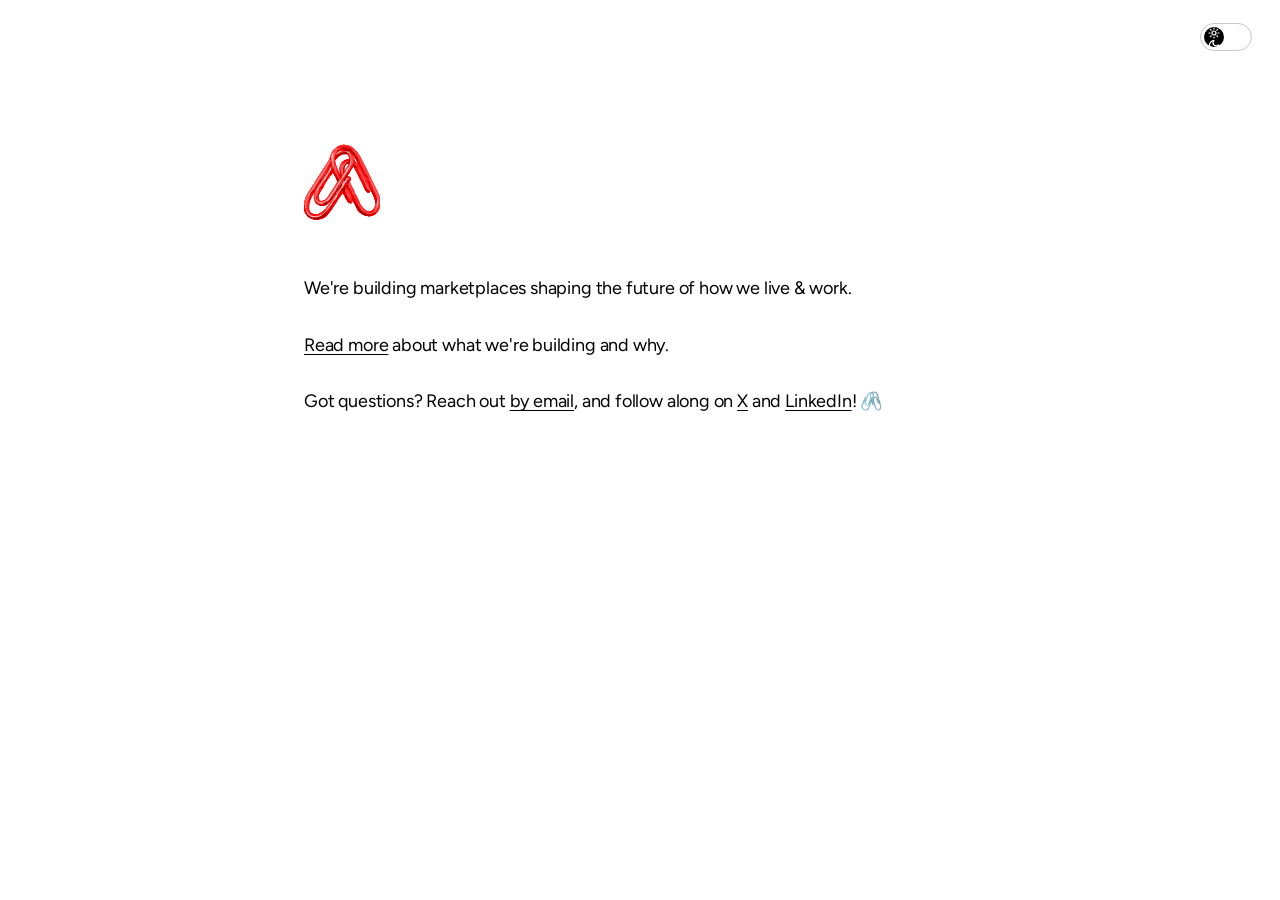
==== index.html @ 584862ba "Update index.html" ====
<!DOCTYPE html>
<html lang="en-GB">
<head>
<meta charset="utf-8">
<meta name="viewport" content="width=device-width, initial-scale=1">
<meta name="color-scheme" content="light dark">
<title>Pelume</title>
<meta name="description" content="We're building the marketplaces shaping the future of how we live and work. Coming soon.">
<meta property="og:title" content="Pelume">
<meta property="og:description" content="We're building the marketplaces shaping the future of how we live and work. Coming soon.">
<meta property="og:url" content="https://pelume.com">
<meta property="og:type" content="website">
<link rel="icon" href="/favicon.ico" sizes="32x32">
<link rel="icon" href="/paperclips.svg" type="image/svg+xml">
<link rel="preconnect" href="https://fonts.googleapis.com">
<link rel="preconnect" href="https://fonts.gstatic.com" crossorigin>
<link href="https://fonts.googleapis.com/css2?family=Figtree:wght@400;600&display=swap" rel="stylesheet">
<link rel="stylesheet" href="/styles.css">
<script>
  (function () {
    var t = localStorage.getItem("theme");
    if (t) document.documentElement.setAttribute("data-theme", t);
  })();
</script>
</head>
<body>
  <button class="theme" type="button" data-theme-toggle role="switch" aria-checked="false" aria-label="Dark mode">
    <span class="knob">
      <svg class="icon icon-sun" viewBox="0 0 24 24" fill="none" stroke="currentColor" stroke-width="2.4" stroke-linecap="round" stroke-linejoin="round" aria-hidden="true"><circle cx="12" cy="12" r="4"/><path d="M12 2v2"/><path d="M12 20v2"/><path d="m4.93 4.93 1.41 1.41"/><path d="m17.66 17.66 1.41 1.41"/><path d="M2 12h2"/><path d="M20 12h2"/><path d="m6.34 17.66-1.41 1.41"/><path d="m19.07 4.93-1.41 1.41"/></svg>
      <svg class="icon icon-moon" viewBox="0 0 24 24" fill="none" stroke="currentColor" stroke-width="2.4" stroke-linecap="round" stroke-linejoin="round" aria-hidden="true"><path d="M12 3a6 6 0 0 0 9 9 9 9 0 1 1-9-9Z"/></svg>
    </span>
  </button>
  <main>
    <p class="mark"><svg class="clip" xmlns="http://www.w3.org/2000/svg" viewBox="0 0 160 160" role="img" aria-label="Linked paperclips"><path d="M0 0 C3.6 2.76 6.85 5.74 10 9 C10.69 9.7 10.69 9.7 11.4 10.41 C16.36 15.77 19.42 22.02 22.69 28.5 C23.31 29.71 23.93 30.92 24.55 32.14 C29.21 41.29 33.68 50.53 38.06 59.82 C40.29 64.53 42.57 69.22 44.88 73.9 C45.89 75.98 46.91 78.06 47.93 80.14 C48.59 81.48 49.25 82.82 49.92 84.16 C60.81 106.13 60.81 106.13 60.62 117.5 C60.62 118.22 60.61 118.94 60.6 119.68 C60.25 128.31 56.88 135.67 50.56 141.62 C44.62 146.01 38.85 146.38 31.71 145.54 C25.01 144.21 20.54 141.06 16 136 C15.54 135.61 15.09 135.22 14.62 134.81 C12.16 132.06 10.62 128.82 8.94 125.56 C8.59 124.89 8.23 124.23 7.87 123.54 C6.22 120.37 4.58 117.2 3 114 C1.68 115.65 0.36 117.3 -1 119 C-4.39 118.52 -6.43 117.73 -8.56 114.99 C-12.06 109.19 -15.07 103.1 -18 97 C-20.93 100.56 -23.55 104.22 -26.08 108.08 C-26.86 109.25 -27.63 110.42 -28.41 111.6 C-29.61 113.42 -30.8 115.24 -32 117.06 C-53.42 149.64 -53.42 149.64 -69 153 C-77.51 153.86 -84.06 152.69 -90.97 147.53 C-96.74 142.35 -99.43 136.41 -100.41 128.77 C-101.14 111.75 -93.01 98.19 -83.67 84.6 C-81.88 82.05 -81.88 82.05 -81 79 C-80.34 79 -79.68 79 -79 79 C-78.74 78.28 -78.47 77.57 -78.2 76.83 C-76.96 73.9 -75.48 71.42 -73.76 68.75 C-73.11 67.74 -72.46 66.73 -71.79 65.69 C-71.1 64.61 -70.4 63.54 -69.69 62.44 C-68.98 61.33 -68.27 60.23 -67.53 59.09 C-64.1 53.76 -60.64 48.45 -57.16 43.15 C-56.57 42.26 -55.98 41.36 -55.38 40.44 C-54.28 38.78 -53.18 37.12 -52.07 35.46 C-48.21 29.58 -45.38 24.03 -43.75 17.12 C-41.06 8.04 -35.42 2.68 -27.33 -1.91 C-18.52 -6.04 -8.25 -4.86 0 0 Z M-28 20 C-28.7 20.55 -29.4 21.09 -30.12 21.66 C-33.1 24.39 -34.81 26.56 -35.34 30.63 C-34.28 42.09 -27.98 52.82 -23 63 C-21.68 60.01 -21.68 60.01 -22.94 57 C-24.8 50.99 -25.09 44.05 -22.81 38.12 C-19.6 32.59 -15.92 29.42 -10 27 C-6.62 26.31 -6.62 26.31 -4 26 C-4.27 22.45 -4.61 19.69 -6.38 16.56 C-13.79 12.15 -21.87 14.76 -28 20 Z M5 19 C6 21 6 21 6 21 Z M6 21 C5.42 25.08 4.99 28.57 7.45 32.05 C9.24 33.8 11.07 35.41 13 37 C14.01 37.99 15.01 38.99 16 40 C14.61 35.37 12.7 31.35 10.38 27.12 C9.74 25.97 9.11 24.82 8.46 23.63 C7.98 22.76 7.5 21.9 7 21 C6.67 21 6.34 21 6 21 Z M-12.75 38.44 C-15.81 42.34 -15.48 46.25 -15 51 C-12.36 48.6 -10.64 45.99 -8.81 42.94 C-8.28 42.06 -7.75 41.18 -7.21 40.28 C-5.84 38.14 -5.84 38.14 -6 36 C-10.11 35.56 -10.11 35.56 -12.75 38.44 Z M16 40 C17 42 17 42 17 42 Z M3 41 C2.39 42.11 1.77 43.22 1.14 44.36 C0.32 45.82 -0.5 47.29 -1.31 48.75 C-1.72 49.48 -2.12 50.21 -2.54 50.96 C-4.51 54.48 -6.45 57.86 -9 61 C-8.67 61.66 -8.34 62.32 -8 63 C-5.47 63.66 -5.47 63.66 -3 64 C-2.38 65.75 -2.38 65.75 -2 68 C-2.33 68.62 -2.66 69.24 -3 69.88 C-4.47 73.01 -3.84 74.62 -3 78 C-1.53 81.4 0.17 84.66 1.88 87.94 C2.88 89.9 3.88 91.86 4.88 93.82 C5.39 94.83 5.91 95.84 6.44 96.88 C8 99.99 9.49 103.13 10.96 106.28 C11.44 107.3 11.92 108.32 12.41 109.37 C13.32 111.32 14.22 113.28 15.12 115.23 C18.72 122.93 22.81 130.14 30 135 C34.06 136.35 37.76 136.66 42 136 C44.98 133.94 44.98 133.94 47 131 C47.87 129.92 47.87 129.92 48.75 128.81 C51.91 121.71 51.39 114.26 49 107 C46.73 101.16 43.84 95.58 41 90 C40.69 90.64 40.38 91.28 40.06 91.94 C39 94 39 94 38 95 C35.75 95.56 35.75 95.56 33 95 C27.95 88.45 24.69 80.55 21.05 73.14 C16.84 64.57 12.59 56.01 8.12 47.56 C7.57 46.51 7.02 45.46 6.45 44.38 C5.22 41.89 5.22 41.89 3 41 Z M17 42 C18 44 18 44 18 44 Z M18 44 C19 46 19 46 19 46 Z M19 46 C20 48 20 48 20 48 Z M20 48 C21 50 21 50 21 50 Z M21 50 C22 52 22 52 22 52 Z M22 52 C23 54 23 54 23 54 Z M-40 53 C-41.46 55.23 -42.86 57.48 -44.25 59.75 C-47.77 65.46 -51.36 71.12 -55.05 76.72 C-65.44 90.76 -65.44 90.76 -70 107 C-69.08 110.17 -68.34 111.66 -66 114 C-61.01 114.68 -58.96 114.59 -54.62 111.94 C-49.66 107.12 -46.12 101.06 -42.45 95.25 C-40.88 92.81 -39.25 90.41 -37.62 88.01 C-36.5 86.32 -35.37 84.63 -34.25 82.94 C-33.42 81.74 -33.42 81.74 -32.58 80.52 C-29.58 76.09 -29.58 76.09 -29.41 70.93 C-30.2 69.48 -30.2 69.48 -31 68 C-31.46 67.08 -31.46 67.08 -31.94 66.13 C-32.96 64.11 -34.03 62.12 -35.12 60.12 C-35.5 59.44 -35.87 58.75 -36.25 58.04 C-37.16 56.36 -38.08 54.68 -39 53 C-39.33 53 -39.66 53 -40 53 Z M23 54 C24 56 24 56 24 56 Z M36 81 C37 83 37 83 37 83 Z M37 83 C38 85 38 85 38 85 Z M-11 85 C-10 87 -10 87 -10 87 Z M38 85 C39 87 39 87 39 87 Z M-10 87 C-9 89 -9 89 -9 89 Z M39 87 C40 89 40 89 40 89 Z M-9 89 C-8 91 -8 91 -8 91 Z M-78 94 C-77 96 -77 96 -77 96 Z M-79 96 C-85.76 107.14 -91.78 117.44 -90 131 C-88.7 135.62 -86.75 138.87 -82.69 141.5 C-77.4 143.65 -73.97 143.64 -68.56 141.88 C-57.96 136.74 -51.17 127.77 -45 118 C-45.49 117.01 -45.49 117.01 -46 116 C-47.05 116.9 -47.05 116.9 -48.12 117.81 C-53.51 121.91 -57.71 123.64 -64.46 123.41 C-68.74 122.72 -71.82 120.89 -75 118 C-78.93 112.42 -79.49 105.59 -78.56 98.94 C-78.38 97.97 -78.19 97 -78 96 C-78.33 96 -78.66 96 -79 96 Z M0 108 C1 110 1 110 1 110 Z M1 110 C2 112 2 112 2 112 Z " fill="#FF2323" transform="translate(100,6)"/><path d="M0 0 C3.6 2.76 6.85 5.74 10 9 C10.69 9.7 10.69 9.7 11.4 10.41 C16.36 15.77 19.42 22.02 22.69 28.5 C23.31 29.71 23.93 30.92 24.55 32.14 C29.21 41.29 33.68 50.53 38.06 59.82 C40.29 64.53 42.57 69.22 44.88 73.9 C45.89 75.98 46.91 78.06 47.93 80.14 C48.59 81.48 49.25 82.82 49.92 84.16 C60.81 106.12 60.81 106.12 60.62 117.5 C60.62 118.21 60.61 118.93 60.61 119.66 C60.34 126.43 58.44 132.76 54 138 C51.54 138.69 51.54 138.69 49 139 C48.37 139.35 47.73 139.69 47.08 140.05 C41.55 142.58 34.1 141.17 28.19 140.69 C14.35 133.36 5.89 108.36 -0.01 94.71 C-1.59 91.05 -3.21 87.54 -5.24 84.11 C-7.01 80.99 -7.42 79.5 -7 76 C-6.34 76 -5.68 76 -5 76 C-4.5 74.52 -4.5 74.52 -4 73 C-3.73 73.56 -3.47 74.11 -3.2 74.68 C-1.41 78.42 0.37 82.16 2.16 85.89 C4.65 91.07 7.12 96.24 9.56 101.43 C10.41 103.25 11.27 105.07 12.13 106.88 C13.23 109.21 14.32 111.53 15.41 113.86 C19.08 121.58 22.73 129.12 30 134 C34.08 135.36 37.73 135.62 42 135 C47.79 131.32 50.28 124.41 52 118 C53.57 107.84 52.37 99.84 47.1 90.97 C44.59 86.48 42.5 81.77 40.31 77.12 C39.37 75.15 38.43 73.17 37.49 71.2 C37.06 70.29 36.63 69.38 36.18 68.45 C35.21 66.43 34.2 64.43 33.17 62.43 C32 60 32 60 32 58 C31.01 58 30.02 58 29 58 C27.2 54.43 25.4 50.85 23.61 47.28 C23 46.06 22.39 44.85 21.78 43.64 C13.94 28.05 13.94 28.05 12.06 21.94 C9.2 14.03 2.61 6.66 -5 3 C-12.19 2.01 -19.9 1.61 -26.25 5.56 C-31.64 9.92 -34.22 15.36 -36 22 C-36.23 25.3 -36.19 28.57 -36.12 31.88 C-36.12 32.75 -36.11 33.63 -36.1 34.54 C-36.07 36.69 -36.04 38.85 -36 41 C-35.34 41 -34.68 41 -34 41 C-33.71 42.05 -33.42 43.1 -33.12 44.19 C-32.12 47.87 -32.12 47.87 -30.81 50.75 C-30 53 -30 53 -31 56 C-32.5 54.62 -32.5 54.62 -34 53 C-34 52.34 -34 51.68 -34 51 C-35.48 50.51 -35.48 50.51 -37 50 C-38.39 47.82 -38.39 47.82 -39.69 45.12 C-40.12 44.24 -40.56 43.36 -41.01 42.45 C-42 40 -42 40 -42 37 C-42.99 37 -43.98 37 -45 37 C-45.11 37.73 -45.22 38.46 -45.33 39.21 C-46.04 42.18 -47.05 44.05 -48.7 46.6 C-49.27 47.47 -49.83 48.35 -50.41 49.25 C-51.01 50.18 -51.62 51.11 -52.25 52.06 C-52.87 53.03 -53.5 54 -54.14 54.99 C-55.44 57 -56.75 59.01 -58.06 61.02 C-59.9 63.85 -61.74 66.7 -63.57 69.54 C-68.9 77.8 -74.24 86.04 -80 94 C-80.5 93.01 -80.5 93.01 -81 92 C-81.66 92 -82.32 92 -83 92 C-83.25 92.68 -83.5 93.36 -83.75 94.07 C-85.5 98.17 -87.79 101.92 -90.08 105.74 C-94.96 114.08 -96.03 121.42 -95 131 C-93.4 136.07 -91.02 139.13 -87 142.56 C-81.65 145.07 -75.72 144.89 -70 144 C-57.54 139.21 -50.09 127.74 -43.12 117 C-42.33 115.79 -41.54 114.59 -40.74 113.38 C-34.44 103.78 -28.26 94.1 -22.35 84.25 C-21.38 82.63 -20.38 81.03 -19.38 79.44 C-17.92 77.16 -17.92 77.16 -17.62 75 C-16.64 71.86 -14.37 70.2 -12 68 C-11.44 67.4 -10.89 66.8 -10.31 66.19 C-9 65 -9 65 -7 65 C-7.5 70.09 -10.02 73.5 -12.81 77.62 C-13.83 79.16 -14.84 80.69 -15.85 82.22 C-16.64 83.41 -16.64 83.41 -17.44 84.62 C-19.42 87.64 -21.34 90.7 -23.25 93.76 C-53.75 142.58 -53.75 142.58 -70 148 C-72.27 148.15 -74.54 148.22 -76.81 148.25 C-78.02 148.28 -79.22 148.3 -80.46 148.33 C-85.7 147.84 -88.89 146.09 -92.62 142.44 C-97.89 135.54 -100.65 126.64 -100 118 C-96.99 105.37 -90.97 95.22 -83.67 84.6 C-81.88 82.05 -81.88 82.05 -81 79 C-80.34 79 -79.68 79 -79 79 C-78.74 78.28 -78.47 77.57 -78.2 76.83 C-76.96 73.9 -75.48 71.42 -73.76 68.75 C-73.11 67.74 -72.46 66.73 -71.79 65.69 C-71.1 64.61 -70.4 63.54 -69.69 62.44 C-68.98 61.33 -68.27 60.23 -67.53 59.09 C-64.1 53.76 -60.64 48.45 -57.16 43.15 C-56.57 42.26 -55.98 41.36 -55.38 40.44 C-54.28 38.78 -53.18 37.12 -52.07 35.46 C-48.21 29.58 -45.38 24.03 -43.75 17.12 C-41.06 8.04 -35.42 2.68 -27.33 -1.91 C-18.52 -6.04 -8.25 -4.86 0 0 Z " fill="#FF4E4E" transform="translate(100,6)"/><path d="M0 0 C2.04 1.49 3.71 3.05 5.43 4.89 C6.07 5.48 6.7 6.07 7.36 6.67 C11.88 10.93 14.84 14.85 16.66 20.82 C18.59 26.66 21.28 32.08 24 37.58 C29.92 49.64 29.92 49.64 31.43 54.89 C32.42 54.89 33.41 54.89 34.43 54.89 C34.92 55.93 35.4 56.97 35.9 58.05 C39.39 65.52 42.93 72.96 46.62 80.33 C46.95 81 47.28 81.67 47.62 82.36 C49.01 85.15 50.41 87.86 52.05 90.52 C56.59 98.09 56.33 106.31 55.43 114.89 C54.77 115.55 54.11 116.21 53.43 116.89 C53.27 115.93 53.27 115.93 53.1 114.95 C52.11 109.54 50.8 104.89 48.43 99.89 C47.6 98.06 46.76 96.22 45.93 94.39 C45.53 93.51 45.13 92.64 44.71 91.73 C42.72 87.31 40.83 82.85 38.96 78.38 C35.53 70.27 31.72 62.45 27.56 54.69 C23.17 46.47 19.03 38.14 14.9 29.79 C11.63 23.19 11.63 23.19 8.05 16.75 C6.43 13.89 6.43 13.89 6.43 11.89 C5.79 11.62 5.15 11.35 4.5 11.08 C2.43 9.89 2.43 9.89 1.43 6.89 C-0.67 6.72 -2.77 6.56 -4.88 6.39 C-6.05 6.3 -7.22 6.21 -8.43 6.11 C-10.47 5.97 -12.52 5.89 -14.57 5.89 C-14.24 4.9 -13.91 3.91 -13.57 2.89 C-17.93 2.89 -20.41 2.97 -23.88 5.74 C-25.85 7.73 -27.74 9.76 -29.57 11.89 C-27.32 10.81 -25.27 9.69 -23.19 8.29 C-20.09 6.64 -18.06 6.49 -14.57 6.52 C-13.56 6.51 -12.55 6.5 -11.5 6.49 C-6.64 7.15 -4.21 9.05 -1.25 12.89 C1.85 18.87 1.21 25.94 -0.57 32.27 C-3.86 40.97 -9.78 48.81 -14.96 56.48 C-16.93 59.43 -18.84 62.41 -20.75 65.39 C-21.53 66.6 -22.31 67.81 -23.08 69.02 C-23.48 69.65 -23.89 70.28 -24.3 70.92 C-27.91 76.55 -31.54 82.16 -35.19 87.77 C-36.1 89.17 -37.01 90.58 -37.92 91.99 C-50.89 112.21 -50.89 112.21 -58.57 113.89 C-63.76 114.63 -63.76 114.63 -66.57 113.89 C-69.61 111.38 -71.81 108.41 -73.57 104.89 C-73.91 93.39 -65.89 84.11 -59.94 74.89 C-59.24 73.8 -58.54 72.7 -57.82 71.57 C-54.63 66.6 -51.42 61.65 -48.11 56.76 C-47.35 55.62 -47.35 55.62 -46.57 54.46 C-45.64 53.09 -44.7 51.72 -43.75 50.37 C-40.72 45.85 -39.9 42.33 -39.57 36.89 C-36.41 38.47 -35.94 41.49 -34.66 44.66 C-33.55 46.91 -32.34 48.16 -30.57 49.89 C-30.57 50.55 -30.57 51.21 -30.57 51.89 C-29.91 51.89 -29.25 51.89 -28.57 51.89 C-28.88 50.88 -29.19 49.87 -29.5 48.83 C-30.54 45.22 -31.11 41.62 -31.57 37.89 C-32.23 37.89 -32.89 37.89 -33.57 37.89 C-35.39 27.88 -35.74 18.91 -30.57 9.89 C-29.99 8.82 -29.41 7.75 -28.82 6.64 C-21.88 -1.84 -10.24 -4.43 0 0 Z M-25.57 16.89 C-26.27 17.44 -26.96 17.98 -27.68 18.55 C-30.66 21.28 -32.38 23.45 -32.91 27.52 C-31.84 38.98 -25.54 49.71 -20.57 59.89 C-19.24 56.9 -19.24 56.9 -20.5 53.89 C-22.36 47.88 -22.66 40.94 -20.38 35.02 C-17.17 29.48 -13.48 26.31 -7.57 23.89 C-4.19 23.2 -4.19 23.2 -1.57 22.89 C-1.84 19.34 -2.18 16.58 -3.94 13.45 C-11.36 9.04 -19.43 11.65 -25.57 16.89 Z M-10.32 35.33 C-13.38 39.23 -13.04 43.14 -12.57 47.89 C-9.93 45.49 -8.2 42.89 -6.38 39.83 C-5.85 38.95 -5.32 38.07 -4.77 37.17 C-3.41 35.03 -3.41 35.03 -3.57 32.89 C-7.68 32.45 -7.68 32.45 -10.32 35.33 Z M-37.57 49.89 C-39.02 52.12 -40.43 54.37 -41.82 56.64 C-45.34 62.35 -48.93 68.01 -52.62 73.61 C-63 87.65 -63 87.65 -67.57 103.89 C-66.65 107.06 -65.9 108.55 -63.57 110.89 C-58.58 111.57 -56.53 111.48 -52.19 108.83 C-47.23 104.01 -43.69 97.95 -40.01 92.14 C-38.44 89.7 -36.82 87.3 -35.19 84.9 C-34.06 83.21 -32.94 81.52 -31.82 79.83 C-30.99 78.63 -30.99 78.63 -30.15 77.41 C-27.15 72.98 -27.15 72.98 -26.98 67.82 C-27.77 66.37 -27.77 66.37 -28.57 64.89 C-29.03 63.97 -29.03 63.97 -29.5 63.02 C-30.52 61 -31.6 59.01 -32.69 57.02 C-33.06 56.33 -33.44 55.64 -33.82 54.93 C-34.73 53.25 -35.65 51.57 -36.57 49.89 C-36.9 49.89 -37.23 49.89 -37.57 49.89 Z " fill="#F40000" transform="translate(97.57,9.11)"/><path d="M0 0 C0.99 1.49 0.99 1.49 2 3 C2.83 3.12 3.65 3.25 4.5 3.38 C7 4 7 4 8.56 6.06 C9.22 10.45 7.22 13.3 5 17 C4.34 17 3.68 17 3 17 C4.74 22.93 7.44 28.34 10.12 33.88 C10.86 35.41 10.86 35.41 11.62 36.97 C13.07 39.98 14.54 42.99 16 46 C16.39 46.8 16.77 47.6 17.17 48.42 C21.6 57.61 26.3 66.52 32 75 C32.61 75.92 33.23 76.85 33.86 77.8 C37.77 81.82 43.1 81.17 48.44 81.25 C53.78 81.23 57.36 80.59 62 78 C61.94 79.75 61.94 79.75 61 82 C55.37 86.1 49.85 87.58 42.89 86.75 C35.33 85.12 28.16 80.78 23 75 C22.29 73.35 21.64 71.68 21 70 C19.68 67.36 18.28 64.78 16.88 62.19 C16.5 61.49 16.13 60.8 15.75 60.09 C14.83 58.39 13.92 56.7 13 55 C11.68 56.65 10.36 58.3 9 60 C5.61 59.52 3.57 58.73 1.44 55.99 C-2.06 50.19 -5.07 44.1 -8 38 C-10.93 41.56 -13.55 45.22 -16.08 49.08 C-16.86 50.25 -17.63 51.42 -18.41 52.6 C-19.61 54.42 -20.8 56.24 -22 58.06 C-43.42 90.64 -43.42 90.64 -59 94 C-67.51 94.86 -74.06 93.69 -80.97 88.53 C-86.36 83.68 -89.58 77.62 -90.24 70.36 C-90.25 68.24 -90.14 66.12 -90 64 C-89.67 64 -89.34 64 -89 64 C-88.84 64.77 -88.68 65.55 -88.52 66.34 C-86.8 74.02 -84.81 80.52 -78.88 85.94 C-72.71 89.43 -64.17 88.94 -57.43 87.42 C-40.6 80.79 -31.15 61.48 -22.19 46.92 C-17.73 39.71 -13.1 32.62 -8.36 25.6 C-7.72 24.65 -7.09 23.71 -6.43 22.74 C-5.16 20.86 -3.89 18.98 -2.61 17.11 C-2.03 16.24 -1.44 15.38 -0.84 14.49 C-0.06 13.34 -0.06 13.34 0.74 12.16 C1.96 10.07 2.56 8.36 3 6 C0.44 7.94 -1.75 9.67 -3.69 12.25 C-4.12 12.83 -4.55 13.4 -5 14 C-5.66 14 -6.32 14 -7 14 C-7.08 14.7 -7.17 15.4 -7.25 16.12 C-8.43 20.63 -10.77 23.88 -14.2 27 C-18.3 31.04 -21.06 36.13 -24.06 41 C-25.28 42.96 -26.5 44.92 -27.72 46.88 C-28.26 47.74 -28.79 48.6 -29.34 49.49 C-31.08 52.13 -32.99 54.56 -35 57 C-35.99 56.67 -36.98 56.34 -38 56 C-37.57 55.51 -37.15 55.02 -36.71 54.52 C-29.26 45.61 -23.23 35.77 -17 26 C-15.4 23.5 -13.79 21 -12.19 18.5 C-11.49 17.41 -10.8 16.33 -10.08 15.21 C-6.77 10.1 -3.39 5.05 0 0 Z M-1 26 C0 28 0 28 0 28 Z M0 28 C1 30 1 30 1 30 Z M1 30 C2 32 2 32 2 32 Z M10 49 C11 51 11 51 11 51 Z M11 51 C12 53 12 53 12 53 Z " fill="#EC0000" transform="translate(90,65)"/><path d="M0 0 C2.48 2.25 3.95 4.48 5.5 7.45 C5.97 8.34 6.44 9.24 6.92 10.17 C7.42 11.14 7.92 12.12 8.44 13.12 C8.97 14.15 9.5 15.17 10.04 16.23 C14.8 25.48 19.31 34.84 23.77 44.23 C26.12 49.19 28.53 54.12 30.95 59.05 C31.97 61.13 32.98 63.2 34 65.28 C34.66 66.61 35.31 67.94 35.97 69.28 C46.81 91.12 46.81 91.12 46.62 102.5 C46.62 103.21 46.61 103.93 46.61 104.66 C46.34 111.43 44.44 117.76 40 123 C37.54 123.69 37.54 123.69 35 124 C34.37 124.35 33.73 124.69 33.08 125.05 C27.55 127.58 20.1 126.17 14.19 125.69 C0.35 118.36 -8.11 93.36 -14.01 79.71 C-15.59 76.05 -17.21 72.54 -19.24 69.11 C-21.01 65.99 -21.42 64.5 -21 61 C-20.34 61 -19.68 61 -19 61 C-18.67 60.01 -18.34 59.02 -18 58 C-17.73 58.56 -17.47 59.11 -17.2 59.68 C-15.41 63.42 -13.63 67.16 -11.84 70.89 C-9.35 76.07 -6.88 81.24 -4.44 86.43 C-3.59 88.25 -2.73 90.07 -1.87 91.88 C-0.77 94.21 0.32 96.53 1.41 98.86 C5.08 106.58 8.73 114.12 16 119 C20.08 120.36 23.73 120.62 28 120 C33.74 116.34 36.26 109.36 38 103 C38.38 98.3 38.31 93.71 38 89 C38.66 88.67 39.32 88.34 40 88 C40 84.4 39.01 82.61 37.43 79.38 C36.87 78.23 36.31 77.08 35.73 75.9 C35.11 74.64 34.49 73.38 33.88 72.12 C33.24 70.83 32.61 69.53 31.97 68.23 C30.99 66.21 30 64.19 29.01 62.17 C26.73 57.51 24.47 52.84 22.23 48.16 C16.4 35.97 10.5 23.85 4 12 C0 4.62 0 4.62 0 0 Z " fill="#FF4444" transform="translate(114,21)"/><path d="M0 0 C2.04 1.49 3.71 3.05 5.43 4.89 C6.07 5.48 6.7 6.07 7.36 6.67 C11.88 10.93 14.84 14.85 16.66 20.82 C18.59 26.66 21.28 32.08 24 37.58 C29.92 49.64 29.92 49.64 31.43 54.89 C32.42 54.89 33.41 54.89 34.43 54.89 C34.92 55.93 35.4 56.97 35.9 58.05 C39.39 65.52 42.93 72.96 46.62 80.33 C46.95 81 47.28 81.67 47.62 82.36 C49.01 85.15 50.41 87.86 52.05 90.52 C56.59 98.09 56.33 106.31 55.43 114.89 C54.77 115.55 54.11 116.21 53.43 116.89 C53.27 115.93 53.27 115.93 53.1 114.95 C52.11 109.54 50.8 104.89 48.43 99.89 C47.6 98.06 46.76 96.22 45.93 94.39 C45.53 93.51 45.13 92.64 44.71 91.73 C42.72 87.31 40.83 82.85 38.96 78.38 C35.53 70.27 31.72 62.45 27.56 54.69 C23.17 46.47 19.03 38.14 14.9 29.79 C11.63 23.19 11.63 23.19 8.05 16.75 C6.43 13.89 6.43 13.89 6.43 11.89 C5.79 11.62 5.15 11.35 4.5 11.08 C2.43 9.89 2.43 9.89 1.43 6.89 C-0.67 6.72 -2.77 6.56 -4.88 6.39 C-6.05 6.3 -7.22 6.21 -8.43 6.11 C-10.47 5.97 -12.52 5.89 -14.57 5.89 C-14.24 4.9 -13.91 3.91 -13.57 2.89 C-17.93 2.89 -20.41 2.97 -23.88 5.74 C-25.85 7.73 -27.74 9.76 -29.57 11.89 C-27.32 10.81 -25.27 9.69 -23.19 8.29 C-20.09 6.64 -18.06 6.49 -14.57 6.52 C-13.56 6.51 -12.55 6.5 -11.5 6.49 C-8.15 6.95 -6.23 7.81 -3.57 9.89 C-3.57 10.88 -3.57 11.87 -3.57 12.89 C-4.94 12.8 -4.94 12.8 -6.35 12.71 C-15.71 12.33 -15.71 12.33 -23.89 16.31 C-26.27 18.55 -28.36 20.94 -30.34 23.54 C-30.74 23.98 -31.15 24.43 -31.57 24.89 C-32.23 24.89 -32.89 24.89 -33.57 24.89 C-34 16.6 -31.85 10.46 -26.57 3.89 C-20.05 -2.67 -8.33 -3.6 0 0 Z " fill="#D80000" transform="translate(97.57,9.11)"/><path d="M0 0 C0.33 0 0.66 0 1 0 C1.72 5.99 -0.54 9.1 -3.81 13.81 C-4.84 15.34 -5.86 16.87 -6.88 18.39 C-7.41 19.17 -7.93 19.94 -8.47 20.73 C-10.76 24.12 -12.97 27.56 -15.19 31 C-16.09 32.4 -17 33.8 -17.91 35.2 C-23.71 44.2 -29.49 53.22 -35.25 62.25 C-36.71 64.55 -38.19 66.84 -39.66 69.14 C-46.53 79.99 -50.75 88.82 -49 102 C-47.38 107.07 -45.03 110.12 -41 113.56 C-35.65 116.07 -29.72 115.89 -24 115 C-11.54 110.21 -4.09 98.74 2.88 88 C3.67 86.79 4.46 85.59 5.26 84.38 C11.56 74.78 17.74 65.1 23.65 55.25 C24.62 53.63 25.62 52.03 26.62 50.44 C28.08 48.16 28.08 48.16 28.38 46 C29.36 42.86 31.63 41.2 34 39 C34.56 38.4 35.11 37.8 35.69 37.19 C37 36 37 36 39 36 C38.5 41.09 35.98 44.5 33.19 48.62 C32.17 50.16 31.16 51.69 30.15 53.22 C29.62 54.01 29.1 54.8 28.56 55.62 C26.58 58.64 24.66 61.7 22.75 64.76 C-7.75 113.58 -7.75 113.58 -24 119 C-26.27 119.15 -28.54 119.22 -30.81 119.25 C-32.02 119.28 -33.22 119.3 -34.46 119.33 C-39.81 118.83 -42.96 117.07 -46.69 113.25 C-52.56 105 -52.89 98.07 -52 88 C-49.06 73.1 -38.82 60.02 -30.63 47.55 C-26.66 41.51 -22.77 35.41 -18.88 29.31 C-17.53 27.21 -16.18 25.1 -14.83 22.99 C-12.97 20.07 -11.1 17.16 -9.24 14.24 C-7.68 11.8 -6.12 9.37 -4.56 6.94 C-4.11 6.22 -3.65 5.51 -3.19 4.77 C-2.15 3.16 -1.08 1.58 0 0 Z " fill="#FFB0B0" transform="translate(54,35)"/><path d="M0 0 C-0.99 1.32 -1.98 2.64 -3 4 C-2.13 3.79 -2.13 3.79 -1.24 3.57 C4.95 2.4 4.95 2.4 7.86 4.06 C12.13 8.13 13.74 12.41 14.34 18.3 C14.36 20.01 14.36 20.01 14.38 21.75 C14.4 22.88 14.43 24.01 14.46 25.17 C13.41 33.9 8.92 41.31 4.38 48.69 C3.59 49.99 3.59 49.99 2.78 51.31 C-1.2 57.81 -5.36 64.18 -9.64 70.49 C-11.98 73.96 -14.25 77.47 -16.5 81 C-36.35 111.97 -36.35 111.97 -46 115 C-51.23 115.63 -54.61 114.93 -59 112 C-62.59 108.31 -63.31 105.24 -63.5 100.25 C-62.88 84.48 -50.68 70.38 -42.31 57.62 C-41.57 56.49 -40.83 55.36 -40.09 54.22 C-32.59 42.76 -32.59 42.76 -29 38 C-28.67 38 -28.34 38 -28 38 C-28.43 43.57 -29.97 47.13 -33.19 51.56 C-34.1 52.87 -35 54.18 -35.9 55.48 C-36.4 56.2 -36.89 56.91 -37.4 57.64 C-40.45 62.13 -43.34 66.73 -46.25 71.31 C-46.83 72.22 -47.41 73.13 -48 74.06 C-50.8 78.47 -53.57 82.9 -56.3 87.36 C-57.01 88.52 -57.01 88.52 -57.73 89.7 C-60.21 94.19 -61.63 97.83 -61 103 C-59.23 106.06 -57.49 108.51 -55 111 C-49.4 111.47 -45.75 111.26 -41 108 C-34.99 102.01 -30.37 95.33 -25.94 88.12 C-24.78 86.27 -23.62 84.42 -22.46 82.57 C-21.61 81.2 -21.61 81.2 -20.74 79.8 C-16.39 72.81 -11.99 65.86 -7.25 59.12 C-4.69 55.48 -2.27 51.83 0 48 C0.64 47 1.28 46.01 1.94 44.98 C8.03 35.43 12.88 26.72 11 15 C9.74 11.97 8.26 9.38 6 7 C0.1 5.03 -6.28 4.79 -12.01 7.34 C-14.43 8.8 -16.74 10.32 -19 12 C-17.62 8.9 -16.01 6.72 -13.62 4.31 C-13.04 3.71 -12.45 3.11 -11.85 2.49 C-8.23 -0.43 -4.51 -0.1 0 0 Z " fill="#FFAFAF" transform="translate(86,11)"/><path d="M0 0 C0.66 0.99 1.32 1.98 2 3 C2.83 3.12 3.65 3.25 4.5 3.38 C7 4 7 4 8.56 6.06 C9.22 10.45 7.22 13.3 5 17 C4.34 17 3.68 17 3 17 C4.74 22.93 7.44 28.34 10.12 33.88 C10.62 34.9 11.11 35.92 11.62 36.97 C13.07 39.98 14.54 42.99 16 46 C16.39 46.8 16.77 47.6 17.17 48.42 C21.6 57.61 26.3 66.52 32 75 C32.61 75.92 33.23 76.85 33.86 77.8 C37.77 81.82 43.1 81.17 48.44 81.25 C53.78 81.23 57.36 80.59 62 78 C61.94 79.75 61.94 79.75 61 82 C55.37 86.1 49.85 87.58 42.89 86.75 C35.33 85.12 28.16 80.78 23 75 C22.3 73.35 21.64 71.68 21 70 C19.45 66.95 17.81 63.95 16.19 60.94 C12.82 54.63 9.76 48.36 7.16 41.7 C5.89 38.74 4.36 36.04 2.75 33.25 C0.15 28.61 -0.82 25.3 -1 20 C-1.08 18.93 -1.17 17.86 -1.25 16.75 C-0.96 13.53 -0.03 12.44 2 10 C2.71 7.85 2.71 7.85 3 6 C0.44 7.94 -1.75 9.67 -3.69 12.25 C-4.12 12.83 -4.55 13.4 -5 14 C-5.66 14 -6.32 14 -7 14 C-7.08 14.7 -7.17 15.4 -7.25 16.12 C-8.43 20.63 -10.77 23.88 -14.2 27 C-18.3 31.04 -21.06 36.13 -24.06 41 C-25.28 42.96 -26.5 44.92 -27.72 46.88 C-28.26 47.74 -28.79 48.6 -29.34 49.49 C-31.08 52.13 -32.99 54.56 -35 57 C-35.99 56.67 -36.98 56.34 -38 56 C-37.36 55.27 -37.36 55.27 -36.71 54.52 C-29.26 45.61 -23.23 35.77 -17 26 C-15.4 23.5 -13.79 21 -12.19 18.5 C-11.14 16.87 -11.14 16.87 -10.08 15.21 C-6.77 10.1 -3.39 5.05 0 0 Z " fill="#BA0000" transform="translate(90,65)"/><path d="M0 0 C4.4 5.75 4.5 9.82 4 17 C2.02 28.48 -6.61 38.56 -13 48 C-14.13 49.69 -15.25 51.37 -16.38 53.06 C-17.69 55.03 -17.69 55.03 -19 57 C-22.82 53.58 -25.31 49.92 -26.5 44.88 C-27.14 42.46 -28.49 40.97 -30 39 C-30 38.34 -30 37.68 -30 37 C-29.34 37 -28.68 37 -28 37 C-27.67 38.32 -27.34 39.64 -27 41 C-26.34 41 -25.68 41 -25 41 C-25.31 39.99 -25.62 38.98 -25.94 37.94 C-26.98 34.33 -27.54 30.73 -28 27 C-28.66 27 -29.32 27 -30 27 C-31.15 20.66 -31.1 14.43 -31 8 C-30.67 8 -30.34 8 -30 8 C-29.72 9.71 -29.72 9.71 -29.44 11.45 C-27.16 24.29 -22.79 35.35 -17 47 C-17.32 45.79 -17.65 44.59 -17.98 43.35 C-19.95 35.46 -20.02 28.18 -16 21 C-13 16.22 -9.24 13.84 -4 12 C-0.5 11.75 -0.5 11.75 2 12 C1.66 10.95 1.66 10.95 1.31 9.88 C1.02 8.97 0.73 8.06 0.44 7.12 C0.15 6.22 -0.14 5.32 -0.44 4.38 C-1 2 -1 2 0 0 Z M-6.75 24.44 C-9.81 28.34 -9.48 32.25 -9 37 C-6.36 34.6 -4.64 31.99 -2.81 28.94 C-2.28 28.06 -1.75 27.18 -1.21 26.28 C0.16 24.14 0.16 24.14 0 22 C-4.11 21.56 -4.11 21.56 -6.75 24.44 Z " fill="#E60000" transform="translate(94,20)"/><path d="M0 0 C4.43 0 6.77 1.27 9.81 4.31 C13.46 8.71 13.64 12.39 13.34 17.97 C14.21 21.98 16.18 23.36 19.12 26.07 C22.29 29.33 24.22 33.19 26.31 37.19 C26.74 37.98 27.17 38.77 27.61 39.59 C29.13 42.42 30.63 45.25 32.04 48.13 C32.97 50.09 32.97 50.09 34.5 51.94 C36.16 54.22 36.96 56.37 38 59 C39.5 62.26 41.03 65.5 42.56 68.75 C44 72 44 72 45.06 75.35 C45.7 78.14 45.7 78.14 48 79 C47.67 80.98 47.34 82.96 47 85 C43.03 83.34 41.54 81.51 39.88 77.69 C39.25 76.13 38.62 74.56 38 73 C37.42 71.87 36.84 70.73 36.25 69.56 C35 67 35 67 35 65 C34.01 65 33.02 65 32 65 C32 64.34 32 63.68 32 63 C31.34 63 30.68 63 30 63 C28.53 59.84 27.08 56.67 25.62 53.5 C25.01 52.17 25.01 52.17 24.38 50.81 C22.54 46.79 20.87 42.95 19.9 38.62 C19.04 35.17 18.18 33.25 16 30.5 C15.48 29.83 14.97 29.16 14.44 28.47 C13.96 27.98 13.49 27.5 13 27 C12.34 27 11.68 27 11 27 C10.34 27.99 9.68 28.98 9 30 C8.34 30.99 7.68 31.98 7 33 C6.34 33 5.68 33 5 33 C4.34 34.98 3.68 36.96 3 39 C2.34 39 1.68 39 1 39 C1.27 38.36 1.54 37.72 1.81 37.06 C2.2 36.05 2.6 35.04 3 34 C3.26 33.39 3.53 32.78 3.8 32.16 C6.83 24.46 7.87 14.69 4.69 6.88 C3.25 4.43 1.82 2.17 0 0 Z " fill="#FF5555" transform="translate(93,15)"/><path d="M0 0 C0.33 0 0.66 0 1 0 C1.2 1.54 1.2 1.54 1.4 3.11 C1.58 4.47 1.76 5.83 1.94 7.19 C2.07 8.2 2.07 8.2 2.2 9.23 C2.68 12.85 3.23 16.43 4 20 C3.34 19.67 2.68 19.34 2 19 C2 18.01 2 17.02 2 16 C1.01 16 0.02 16 -1 16 C-1.11 16.73 -1.22 17.46 -1.33 18.21 C-2.04 21.18 -3.05 23.05 -4.7 25.6 C-5.27 26.47 -5.83 27.35 -6.41 28.25 C-7.01 29.18 -7.62 30.11 -8.25 31.06 C-8.87 32.03 -9.5 33 -10.14 33.99 C-11.44 36 -12.75 38.01 -14.06 40.02 C-15.9 42.85 -17.74 45.7 -19.57 48.54 C-24.9 56.8 -30.24 65.04 -36 73 C-36.66 72.01 -37.32 71.02 -38 70 C-30.88 58.67 -23.69 47.38 -16.4 36.15 C-13.43 31.59 -10.48 27.01 -7.53 22.44 C-7.09 21.77 -6.66 21.1 -6.21 20.41 C-5.83 19.83 -5.45 19.24 -5.06 18.63 C-4.05 17.08 -3.03 15.54 -2 14 C-2 12.68 -2 11.36 -2 10 C-12.49 25.97 -22.89 41.99 -33.15 58.1 C-34.94 60.9 -36.73 63.69 -38.53 66.47 C-39.6 68.15 -40.68 69.82 -41.75 71.5 C-42.23 72.23 -42.7 72.97 -43.2 73.73 C-50.18 84.67 -53.19 95.06 -54 108 C-54.33 108 -54.66 108 -55 108 C-57.64 95.43 -52.81 83.51 -46 73 C-43.91 69.85 -41.81 66.71 -39.67 63.6 C-37.88 61.05 -37.88 61.05 -37 58 C-36.34 58 -35.68 58 -35 58 C-34.74 57.28 -34.47 56.57 -34.2 55.83 C-32.96 52.9 -31.48 50.42 -29.76 47.75 C-29.11 46.74 -28.46 45.73 -27.79 44.69 C-27.1 43.61 -26.4 42.54 -25.69 41.44 C-24.98 40.33 -24.26 39.23 -23.53 38.09 C-20.11 32.77 -16.66 27.47 -13.19 22.19 C-12.61 21.3 -12.03 20.41 -11.43 19.49 C-10.34 17.84 -9.25 16.19 -8.16 14.55 C-5.07 9.84 -2.43 5.09 0 0 Z " fill="#FF2020" transform="translate(56,27)"/><path d="M0 0 C2 3.49 2.08 5.87 1.68 9.9 C2.15 13.01 4 14.62 6 17 C10.13 23.89 14.23 31.76 14 40 C12.53 42.31 12.53 42.31 11 44 C7.61 43.52 5.57 42.73 3.44 39.99 C-0.06 34.19 -3.07 28.1 -6 22 C-7.32 22.33 -8.64 22.66 -10 23 C-10.62 16.01 -9.1 12.58 -5 7 C-4.52 6.32 -4.05 5.64 -3.55 4.94 C-2.39 3.28 -1.2 1.64 0 0 Z " fill="#FF0A0A" transform="translate(88,81)"/><path d="M0 0 C0 4.04 -1.96 6.24 -4.19 9.44 C-5.11 10.78 -6.02 12.13 -6.94 13.48 C-7.44 14.21 -7.93 14.93 -8.44 15.68 C-10.65 18.97 -12.8 22.31 -14.95 25.65 C-35.73 57.91 -35.73 57.91 -48 62 C-54.09 62.91 -59.98 63.06 -65.5 60.06 C-70.8 56.02 -73.52 51.31 -74.48 44.73 C-74.84 36.05 -73.39 26.82 -67.33 20.17 C-66.89 19.78 -66.45 19.4 -66 19 C-66.44 22.5 -67.16 25.47 -68.56 28.69 C-71.23 35.55 -71.03 43.44 -68.12 50.21 C-65.46 54.45 -61.71 57.43 -57 59 C-49 59.62 -43.28 56.79 -37.12 52 C-30.31 45.57 -25.17 37.33 -21 29 C-20.34 29 -19.68 29 -19 29 C-18.89 28.43 -18.78 27.86 -18.66 27.27 C-17.92 24.72 -16.84 22.87 -15.42 20.63 C-14.9 19.81 -14.38 18.99 -13.84 18.14 C-13.3 17.29 -12.75 16.44 -12.19 15.56 C-11.65 14.72 -11.12 13.87 -10.57 13 C-3.36 1.68 -3.36 1.68 0 0 Z " fill="#FF2A2A" transform="translate(78,89)"/><path d="M0 0 C5.89 4.42 9.17 8.49 10.88 15.74 C11.92 20.07 13.64 23.84 15.62 27.81 C19 34.61 19 34.61 19 38 C19.66 38 20.32 38 21 38 C21 38.66 21 39.32 21 40 C21.99 40 22.98 40 24 40 C28.88 49.59 28.88 49.59 30.62 54 C31.79 57.24 31.79 57.24 35 59 C34.67 59.99 34.34 60.98 34 62 C31.75 62.31 31.75 62.31 29 62 C25.56 58.34 23.41 54.17 21.25 49.69 C20.55 48.25 19.84 46.81 19.14 45.38 C18.78 44.65 18.43 43.92 18.06 43.16 C16.74 40.47 15.39 37.8 14.04 35.12 C9.47 26.07 5.12 16.9 0.81 7.72 C0.22 6.47 -0.38 5.23 -1 4 C-0.56 1.88 -0.56 1.88 0 0 Z " fill="#E50000" transform="translate(104,40)"/><path d="M0 0 C0.66 0.66 1.32 1.32 2 2 C1.01 2.5 1.01 2.5 0 3 C1.22 3.37 2.43 3.74 3.69 4.12 C8.25 5.8 10.21 8.08 13 12 C12.01 12 11.02 12 10 12 C9.7 11.03 9.7 11.03 9.4 10.05 C8.12 7.67 8.12 7.67 5.07 7.39 C3.91 7.34 2.75 7.3 1.56 7.25 C0.41 7.19 -0.74 7.14 -1.93 7.08 C-3.96 7.03 -5.98 7 -8 7 C-7.67 6.01 -7.34 5.02 -7 4 C-11.36 4 -13.85 4.08 -17.31 6.85 C-19.28 8.84 -21.18 10.87 -23 13 C-20.75 11.92 -18.7 10.8 -16.62 9.4 C-13.53 7.75 -11.49 7.6 -8 7.62 C-6.99 7.62 -5.98 7.61 -4.94 7.6 C-1.58 8.06 0.34 8.92 3 11 C3 11.99 3 12.98 3 14 C1.62 13.91 1.62 13.91 0.22 13.82 C-9.15 13.44 -9.15 13.44 -17.32 17.42 C-19.7 19.66 -21.79 22.05 -23.77 24.64 C-24.18 25.09 -24.58 25.54 -25 26 C-25.66 26 -26.32 26 -27 26 C-27.44 17.71 -25.28 11.57 -20 5 C-14.13 -0.4 -7.77 -1.14 0 0 Z " fill="#AA0000" transform="translate(91,8)"/><path d="M0 0 C0.99 0 1.98 0 3 0 C3 0.99 3 1.98 3 3 C2.34 3 1.68 3 1 3 C0.72 3.74 0.45 4.47 0.17 5.23 C-0.92 7.81 -2.12 9.94 -3.65 12.27 C-4.18 13.06 -4.7 13.86 -5.24 14.69 C-5.8 15.53 -6.36 16.38 -6.94 17.25 C-8.12 19.05 -9.3 20.85 -10.48 22.65 C-11.65 24.43 -12.83 26.22 -14 28 C-19.96 37.06 -25.8 46.12 -31.09 55.59 C-32.42 57.96 -33.77 60.3 -35.16 62.63 C-42.26 74.53 -46.11 85.04 -43 99 C-46.22 96.86 -46.76 95.83 -47.64 92.18 C-48.9 84.49 -48.21 78.37 -45.01 71.28 C-43.85 68.82 -43.85 68.82 -43 65.31 C-41.82 61.41 -40.12 58.47 -38 55 C-36.68 55 -35.36 55 -34 55 C-32.55 53.57 -32.55 53.57 -31.44 51.55 C-30.98 50.79 -30.52 50.04 -30.04 49.26 C-29.55 48.43 -29.07 47.6 -28.56 46.75 C-27.5 45 -26.43 43.26 -25.36 41.51 C-24.81 40.6 -24.26 39.7 -23.69 38.76 C-20.96 34.31 -18.11 29.94 -15.25 25.56 C-14.71 24.73 -14.16 23.89 -13.6 23.03 C-11.24 19.4 -8.87 15.79 -6.44 12.21 C-5.72 11.15 -4.99 10.09 -4.25 9 C-3.64 8.11 -3.02 7.23 -2.39 6.31 C-1.09 4.15 -0.43 2.47 0 0 Z " fill="#F60000" transform="translate(55,43)"/><path d="M0 0 C4.43 0 6.77 1.27 9.81 4.31 C13.46 8.71 13.64 12.39 13.34 17.97 C14.21 21.98 16.18 23.36 19.12 26.07 C22.29 29.33 24.22 33.19 26.31 37.19 C26.74 37.98 27.17 38.77 27.61 39.59 C29.13 42.41 30.63 45.24 32.03 48.11 C33.14 50.27 34.5 52.1 36 54 C35.34 55.32 34.68 56.64 34 58 C33.73 57.48 33.46 56.95 33.18 56.41 C25.22 39.56 25.22 39.56 14 25 C11.35 27.58 9.06 29.92 7 33 C6.34 33 5.68 33 5 33 C4.34 34.98 3.68 36.96 3 39 C2.34 39 1.68 39 1 39 C1.27 38.36 1.54 37.72 1.81 37.06 C2.2 36.05 2.6 35.04 3 34 C3.26 33.39 3.53 32.78 3.8 32.16 C6.83 24.46 7.87 14.69 4.69 6.88 C3.25 4.43 1.82 2.17 0 0 Z " fill="#FF3D3D" transform="translate(93,15)"/><path d="M0 0 C0.33 0 0.66 0 1 0 C1.16 0.77 1.32 1.55 1.48 2.34 C3.2 10.02 5.19 16.52 11.12 21.94 C17.29 25.43 26.02 25.05 32.71 23.28 C37.52 21.24 41.07 18.39 45 15 C47.75 13.75 47.75 13.75 50 13 C50.66 12.67 51.32 12.34 52 12 C51.38 17.63 48.64 19.62 44.49 23.13 C36.86 28.86 29.44 30.89 20 30 C13.32 28.25 8.08 24.54 4 19 C0.45 12.65 -0.46 7.2 0 0 Z " fill="#C60000" transform="translate(0,129)"/><path d="M0 0 C0.66 0.33 1.32 0.66 2 1 C1.02 2.63 0.05 4.26 -0.93 5.88 C-4 11.96 -4.26 17.21 -4.12 23.88 C-4.11 25.19 -4.11 25.19 -4.1 26.54 C-4.07 28.69 -4.04 30.85 -4 33 C-3.34 33 -2.68 33 -2 33 C-1.71 34.05 -1.42 35.1 -1.12 36.19 C-0.12 39.87 -0.12 39.87 1.19 42.75 C2 45 2 45 1 48 C-0.5 46.62 -0.5 46.62 -2 45 C-2 44.34 -2 43.68 -2 43 C-2.99 42.67 -3.98 42.34 -5 42 C-9.92 33.79 -12.71 21.55 -11 12 C-7.52 2.76 -7.52 2.76 -4 1 C-4 2.65 -4 4.3 -4 6 C-2.68 4.02 -1.36 2.04 0 0 Z " fill="#FF6666" transform="translate(68,14)"/><path d="M0 0 C2.97 4.46 5.27 9.23 7.69 14 C8.47 15.52 8.47 15.52 9.28 17.06 C9.77 18.03 10.26 19 10.76 20 C11.22 20.89 11.67 21.77 12.14 22.69 C13 25 13 25 12 28 C12.88 30.53 12.88 30.53 14.32 33.26 C14.83 34.3 15.35 35.34 15.88 36.4 C16.44 37.49 16.99 38.57 17.56 39.69 C18.35 41.28 18.35 41.28 19.16 42.91 C23.14 50.8 27.46 57.97 34 64 C30.22 63.54 27.98 63.01 25.29 60.24 C16.84 48.58 10.82 35.01 5.09 21.86 C3.47 18.16 1.82 14.58 -0.25 11.1 C-2.01 7.99 -2.42 6.49 -2 3 C-1.34 3 -0.68 3 0 3 C0 2.01 0 1.02 0 0 Z " fill="#FF5858" transform="translate(95,79)"/><path d="M0 0 C0.66 0.66 1.32 1.32 2 2 C-3.29 10.59 -8.66 19.13 -14.19 27.56 C-14.9 28.67 -14.9 28.67 -15.62 29.79 C-24.6 43.38 -24.6 43.38 -32 45 C-37.19 45.74 -37.19 45.74 -40 45 C-43.04 42.49 -45.24 39.52 -47 36 C-47.21 28.96 -44.73 23.82 -41 18 C-39.51 20.97 -40.37 23.5 -40.84 26.71 C-41.01 29.1 -40.7 30.72 -40 33 C-39.51 34.83 -39.51 34.83 -39 36.69 C-38.34 39.82 -38.34 39.82 -37 41 C-31.12 41.68 -31.12 41.68 -26.02 38.89 C-22.9 36.11 -20.6 32.89 -18.38 29.38 C-17.96 28.74 -17.55 28.11 -17.13 27.45 C-15.74 25.31 -14.37 23.16 -13 21 C-12.47 20.17 -11.94 19.34 -11.39 18.48 C-5.37 9.43 -5.37 9.43 0 0 Z " fill="#FF1B1B" transform="translate(71,78)"/><path d="M0 0 C0.33 0 0.66 0 1 0 C0.57 5.57 -0.97 9.13 -4.19 13.56 C-5.1 14.87 -6 16.18 -6.9 17.48 C-7.64 18.55 -7.64 18.55 -8.4 19.64 C-11.45 24.13 -14.34 28.73 -17.25 33.31 C-17.83 34.22 -18.41 35.13 -19 36.06 C-21.8 40.47 -24.57 44.9 -27.3 49.36 C-27.77 50.13 -28.24 50.9 -28.73 51.7 C-31.22 56.21 -32.25 59.65 -32.12 64.81 C-32.11 65.79 -32.09 66.76 -32.07 67.77 C-32.05 68.51 -32.02 69.24 -32 70 C-34.62 67.38 -34.33 66.15 -34.38 62.5 C-34.03 46.61 -21.73 32.46 -13.31 19.62 C-12.57 18.49 -11.83 17.36 -11.09 16.22 C-3.59 4.76 -3.59 4.76 0 0 Z " fill="#FFB1B1" transform="translate(57,49)"/><path d="M0 0 C3 1 3 1 4.26 3.1 C4.66 4.01 5.07 4.91 5.49 5.85 C6.18 7.35 6.18 7.35 6.88 8.87 C7.35 9.93 7.83 10.98 8.31 12.06 C14.04 25.13 14.04 25.13 24 35 C28.08 36.36 31.73 36.62 36 36 C41.84 32.28 43.66 25.23 46 19 C47.37 23.1 46.06 26.04 44.81 30 C44.6 30.72 44.39 31.45 44.18 32.2 C43.23 35.26 42.35 37.63 40.14 39.98 C37.58 41.2 35.82 41.34 33 41.25 C32.15 41.23 31.31 41.22 30.44 41.2 C28.18 41.01 26.19 40.55 24 40 C21.81 40.38 21.81 40.38 20 41 C18.52 38.52 18.52 38.52 17 36 C18.65 36.33 20.3 36.66 22 37 C21 36.29 19.99 35.58 18.96 34.85 C14 30.6 11.4 24.99 8.55 19.23 C7.62 17.36 6.67 15.51 5.72 13.66 C0.76 3.89 0.76 3.89 0 0 Z " fill="#FF2525" transform="translate(106,105)"/><path d="M0 0 C2 2 2 2 2.12 4.62 C2.08 5.41 2.04 6.19 2 7 C1.34 6.34 0.68 5.68 0 5 C-10.49 20.97 -20.89 36.99 -31.15 53.1 C-32.94 55.9 -34.73 58.69 -36.53 61.47 C-37.6 63.15 -38.68 64.82 -39.75 66.5 C-40.23 67.23 -40.7 67.97 -41.2 68.73 C-48.18 79.67 -51.19 90.06 -52 103 C-52.33 103 -52.66 103 -53 103 C-55.64 90.43 -50.81 78.51 -44 68 C-41.91 64.85 -39.81 61.71 -37.67 58.6 C-35.88 56.05 -35.88 56.05 -35 53 C-34.34 53 -33.68 53 -33 53 C-32.74 52.28 -32.47 51.57 -32.2 50.83 C-30.96 47.9 -29.48 45.42 -27.76 42.75 C-27.11 41.74 -26.46 40.73 -25.79 39.68 C-24.75 38.08 -24.75 38.08 -23.69 36.44 C-22.62 34.78 -22.62 34.78 -21.53 33.1 C-19.36 29.73 -17.18 26.36 -15 23 C-14.34 21.98 -13.68 20.97 -13.01 19.92 C-3.55 5.33 -3.55 5.33 0 0 Z " fill="#FF5252" transform="translate(54,32)"/><path d="M0 0 C1.89 0.06 1.89 0.06 3.81 0.12 C3.81 0.79 3.81 1.45 3.81 2.12 C3.02 2.45 3.02 2.45 2.2 2.79 C-2.85 5.06 -5.5 7.08 -8.19 12.12 C-9.34 15.59 -9.52 18.67 -9.75 22.31 C-9.83 23.58 -9.92 24.86 -10 26.17 C-10.06 27.14 -10.13 28.12 -10.19 29.12 C-10.85 29.12 -11.51 29.12 -12.19 29.12 C-13.18 26.48 -14.17 23.84 -15.19 21.12 C-15.85 22.11 -16.51 23.11 -17.19 24.12 C-17.66 14.45 -16.77 8.61 -10.19 1.12 C-9.2 1.46 -8.21 1.78 -7.19 2.12 C-4.1 0.07 -3.48 -0.11 0 0 Z " fill="#FF4545" transform="translate(92.19,34.88)"/><path d="M0 0 C0.66 0 1.32 0 2 0 C1.36 3.51 -0.07 5.93 -2.03 8.89 C-2.65 9.84 -3.27 10.79 -3.91 11.77 C-4.58 12.77 -5.25 13.78 -5.94 14.81 C-6.62 15.85 -7.3 16.88 -8 17.94 C-10.96 22.45 -13.95 26.93 -16.97 31.39 C-29.53 49.55 -29.53 49.55 -32 71 C-30.66 74.32 -28.52 76.48 -26 79 C-26.66 79 -27.32 79 -28 79 C-28.5 79.99 -28.5 79.99 -29 81 C-33.83 75.2 -36.19 70.62 -36 63 C-34.36 51.74 -27.87 42.81 -21.7 33.55 C-19.39 30.09 -17.13 26.59 -14.87 23.09 C-13.23 20.56 -11.58 18.04 -9.93 15.52 C-8.15 12.79 -6.4 10.06 -4.7 7.3 C-3.76 5.79 -3.76 5.79 -2.81 4.25 C-2.05 2.99 -2.05 2.99 -1.27 1.7 C-0.85 1.14 -0.43 0.58 0 0 Z " fill="#FF4C4C" transform="translate(56,46)"/><path d="M0 0 C-0.99 1.32 -1.98 2.64 -3 4 C-2.13 3.79 -2.13 3.79 -1.24 3.57 C4.95 2.4 4.95 2.4 7.86 4.06 C12.13 8.13 13.74 12.41 14.34 18.3 C14.42 25.95 13.82 32.25 10 39 C9.34 39.66 8.68 40.32 8 41 C7.34 40.67 6.68 40.34 6 40 C6.27 39.36 6.54 38.72 6.81 38.06 C7.2 37.05 7.6 36.04 8 35 C8.26 34.36 8.53 33.71 8.8 33.05 C11.3 26.44 12.8 19.3 9.98 12.56 C7.43 8.19 7.43 8.19 3 6 C-6.04 4.91 -11.73 6.59 -19 12 C-17.62 8.9 -16.01 6.72 -13.62 4.31 C-13.04 3.71 -12.45 3.11 -11.85 2.49 C-8.23 -0.43 -4.51 -0.1 0 0 Z " fill="#FFABAB" transform="translate(86,11)"/><path d="M0 0 C3.11 1.55 3.57 4.19 4.94 7.31 C6.67 11.26 8.37 14.6 11 18 C11.14 18.76 11.29 19.53 11.44 20.31 C11.99 22.95 12.73 24.36 14.12 26.62 C14.74 27.74 15.36 28.85 16 30 C15.67 30.99 15.34 31.98 15 33 C12 32 12 32 10.83 30.22 C10.5 29.51 10.16 28.8 9.81 28.06 C9.47 27.35 9.12 26.64 8.77 25.91 C8 24 8 24 8 22 C7.34 21.67 6.68 21.34 6 21 C4.95 18.69 3.94 16.36 3 14 C0.53 17.46 0.53 17.46 -2 21 C-2.99 20.67 -3.98 20.34 -5 20 C-4.72 18.56 -4.42 17.12 -4.12 15.69 C-3.96 14.89 -3.8 14.09 -3.63 13.26 C-3 11 -3 11 -1 8 C-0.55 5.95 -0.55 5.95 -0.38 3.81 C-0.19 1.93 -0.19 1.93 0 0 Z " fill="#C70000" transform="translate(58,46)"/><path d="M0 0 C1.69 0.12 1.69 0.12 4 1 C4.78 1.99 5.57 2.98 6.38 4 C9.49 7.56 10.45 7.54 15 8 C22.33 8.47 28.5 8.63 35 5 C34.94 6.75 34.94 6.75 34 9 C28.37 13.1 22.85 14.58 15.89 13.75 C9.5 12.37 3 9.33 -1 4 C-0.75 1.75 -0.75 1.75 0 0 Z " fill="#A40000" transform="translate(117,138)"/><path d="M0 0 C7.96 7.32 12.24 17.33 14 27.89 C14 30 14 30 12 32 C12 31.34 12 30.68 12 30 C11.01 30 10.02 30 9 30 C8.74 29.33 8.48 28.66 8.22 27.97 C6.76 24.41 5.14 20.92 3.5 17.44 C3.04 16.45 3.04 16.45 2.57 15.44 C0.76 11.57 0.76 11.57 -1.22 7.79 C-2 6 -2 6 -2 2 C-1.34 2 -0.68 2 0 2 C0 1.34 0 0.68 0 0 Z " fill="#FF5555" transform="translate(88,91)"/><path d="M0 0 C0.33 0 0.66 0 1 0 C1.23 1.24 1.46 2.49 1.7 3.77 C3.35 12.31 4.93 20.16 9.14 27.87 C10 30 10 30 9.48 31.94 C8.59 35.76 11.31 39.03 13.07 42.34 C14 45 14 45 13.15 47.34 C12.77 47.89 12.39 48.44 12 49 C8.18 45.58 5.69 41.92 4.5 36.88 C3.86 34.46 2.51 32.97 1 31 C1 30.34 1 29.68 1 29 C1.66 29 2.32 29 3 29 C3.33 30.32 3.66 31.64 4 33 C4.66 33 5.32 33 6 33 C5.69 31.99 5.38 30.98 5.06 29.94 C4.02 26.33 3.46 22.73 3 19 C2.34 19 1.68 19 1 19 C-0.15 12.66 -0.1 6.43 0 0 Z " fill="#FF4B4B" transform="translate(63,28)"/><path d="M0 0 C0.99 0.33 1.98 0.66 3 1 C4.11 18.8 4.11 18.8 -1.32 26.17 C-4.71 29.86 -7.17 30.85 -12.16 31.27 C-21.32 31.55 -21.32 31.55 -23.89 29.48 C-24.26 28.99 -24.62 28.5 -25 28 C-24.38 28.16 -23.76 28.33 -23.12 28.5 C-20.36 28.94 -17.73 29.2 -14.94 29.31 C-14.1 29.35 -13.26 29.39 -12.4 29.43 C-9.02 28.83 -8.05 27.75 -6 25 C-4.86 22.31 -4.07 19.57 -3.31 16.75 C-3.1 16.02 -2.89 15.3 -2.67 14.55 C-1.3 9.71 -0.51 5 0 0 Z " fill="#FF5C5C" transform="translate(154,116)"/><path d="M0 0 C3.55 2.79 6.8 5.81 10 9 C10.76 9.71 11.52 10.41 12.3 11.14 C12.86 11.75 13.42 12.37 14 13 C13.75 15.25 13.75 15.25 13 17 C9 12.25 9 12.25 9 10 C8.34 10 7.68 10 7 10 C6.28 9.26 5.56 8.52 4.81 7.75 C-1.71 1.37 -6.35 0.64 -15.23 0.62 C-19.28 0.71 -22.31 1.4 -26 3 C-27.32 3 -28.64 3 -30 3 C-29.71 1.11 -29.71 1.11 -29 -1 C-19.57 -5.89 -9.12 -5.4 0 0 Z " fill="#FF2424" transform="translate(100,6)"/><path d="M0 0 C16.14 32.28 16.14 32.28 17.04 34.11 C17.73 35.47 18.44 36.83 19.16 38.18 C19.53 38.89 19.91 39.61 20.3 40.34 C20.65 41 20.99 41.65 21.35 42.32 C21.57 42.87 21.78 43.43 22 44 C21.67 44.66 21.34 45.32 21 46 C18.49 44.75 18.12 43.67 16.88 41.19 C16.52 40.5 16.17 39.81 15.8 39.11 C15 37 15 37 15 33 C14.4 32.93 13.8 32.86 13.17 32.78 C8.72 31.18 7.23 25.58 5.25 21.56 C4.49 20.12 4.49 20.12 3.71 18.65 C0.5 12.23 -0.74 7.17 0 0 Z " fill="#F30000" transform="translate(92,83)"/><path d="M0 0 C2.08 2.5 3.51 5.01 4.88 7.94 C6.27 10.83 7.28 12.28 9.62 14.62 C13.4 18.4 14 21.76 14 27 C14.66 27 15.32 27 16 27 C16.27 28.05 16.54 29.1 16.81 30.19 C17.76 33.91 17.76 33.91 19.62 36.31 C21.69 40.35 21.61 44.54 21 49 C20.34 49.66 19.68 50.32 19 51 C18.89 50.36 18.78 49.72 18.67 49.06 C17.68 43.65 16.37 39 14 34 C13.16 32.17 12.33 30.33 11.5 28.5 C11.07 27.55 10.63 26.6 10.18 25.62 C9.29 23.63 8.42 21.63 7.56 19.62 C5.56 14.99 3.38 10.45 1.21 5.89 C0 3 0 3 0 0 Z " fill="#C60000" transform="translate(132,75)"/><path d="M0 0 C1.91 3.54 2.52 5.93 2 10 C1.34 10.47 0.68 10.95 0 11.44 C-0.99 12.21 -0.99 12.21 -2 13 C-2.46 17.77 -1.77 22.29 -1 27 C-4.4 25.87 -5.05 24.87 -7 22 C-7.99 22.33 -8.98 22.66 -10 23 C-10.62 16.01 -9.1 12.58 -5 7 C-4.52 6.32 -4.05 5.64 -3.55 4.94 C-2.39 3.28 -1.2 1.64 0 0 Z " fill="#DC0000" transform="translate(88,81)"/><path d="M0 0 C2.8 3.43 4.74 7.18 6.69 11.12 C7.03 11.82 7.38 12.51 7.73 13.22 C10.77 19.39 13.57 25.66 16.3 31.97 C17.65 35.07 18.97 37.96 20.75 40.84 C22 43 22 43 21.69 45.81 C21.46 46.53 21.23 47.26 21 48 C17.06 43.69 17.06 43.69 16.75 40.19 C16.87 39.1 16.87 39.1 17 38 C16.34 38 15.68 38 15 38 C14.84 37.34 14.68 36.67 14.52 35.99 C12.98 30.16 11.48 27.15 7 23 C4.14 18.47 2.72 14.31 2 9 C1.65 8.32 1.3 7.64 0.94 6.94 C-0.23 4.52 -0.15 2.65 0 0 Z " fill="#FF0E0E" transform="translate(131,64)"/><path d="M0 0 C0.49 1.49 0.49 1.49 1 3 C-0.28 5.03 -1.62 7.03 -3 9 C-3.72 10.65 -4.4 12.31 -5 14 C-5.66 14 -6.32 14 -7 14 C-7.08 14.7 -7.17 15.4 -7.25 16.12 C-8.43 20.63 -10.77 23.88 -14.2 27 C-18.3 31.04 -21.06 36.13 -24.06 41 C-25.28 42.96 -26.5 44.92 -27.72 46.88 C-28.26 47.74 -28.79 48.6 -29.34 49.49 C-31.08 52.13 -32.99 54.56 -35 57 C-35.99 56.67 -36.98 56.34 -38 56 C-37.36 55.27 -37.36 55.27 -36.71 54.52 C-29.26 45.61 -23.23 35.77 -17 26 C-15.4 23.5 -13.79 21 -12.19 18.5 C-11.14 16.87 -11.14 16.87 -10.08 15.21 C-6.77 10.1 -3.39 5.05 0 0 Z " fill="#B80000" transform="translate(90,65)"/><path d="M0 0 C4.48 6.73 4.05 16.16 3 24 C-0.67 34.83 -0.67 34.83 -5 37 C-4.57 34.05 -3.99 31.99 -2.5 29.38 C-0.64 25.19 -0.45 21.65 -0.31 17.12 C-0.28 16.34 -0.24 15.56 -0.21 14.75 C-0.13 12.83 -0.06 10.92 0 9 C-0.66 9 -1.32 9 -2 9 C-2.33 11.31 -2.66 13.62 -3 16 C-3.33 16 -3.66 16 -4 16 C-4.33 11.38 -4.66 6.76 -5 2 C-4.34 1.67 -3.68 1.34 -3 1 C-2.67 1.66 -2.34 2.32 -2 3 C-1.34 3 -0.68 3 0 3 C0 2.01 0 1.02 0 0 Z " fill="#FF5555" transform="translate(157,108)"/><path d="M0 0 C0.66 0 1.32 0 2 0 C2 0.66 2 1.32 2 2 C2.99 2 3.98 2 5 2 C9.88 11.59 9.88 11.59 11.62 16 C12.79 19.24 12.79 19.24 16 21 C15.67 21.99 15.34 22.98 15 24 C12.75 24.31 12.75 24.31 10 24 C7.94 21.94 7.94 21.94 6 19 C5.42 18.13 5.42 18.13 4.83 17.25 C1.88 12.57 1.88 12.57 2.44 9.94 C2.72 8.98 2.72 8.98 3 8 C2.07 5.97 1.07 3.96 0 2 C0 1.34 0 0.68 0 0 Z " fill="#FF0B0B" transform="translate(123,78)"/><path d="M0 0 C0 4.04 -1.96 6.24 -4.19 9.44 C-5.11 10.78 -6.02 12.13 -6.94 13.48 C-7.43 14.2 -7.92 14.93 -8.43 15.67 C-11.24 19.85 -13.96 24.08 -16.69 28.31 C-21 34.97 -25.35 41.57 -30 48 C-30.66 47.34 -31.32 46.68 -32 46 C-31.46 45.28 -30.91 44.55 -30.36 43.8 C-29.64 42.84 -28.92 41.87 -28.19 40.88 C-27.48 39.92 -26.77 38.97 -26.04 37.99 C-24.06 35.09 -22.49 32.18 -21 29 C-20.34 29 -19.68 29 -19 29 C-18.89 28.43 -18.78 27.86 -18.66 27.27 C-17.92 24.72 -16.84 22.87 -15.42 20.63 C-14.9 19.81 -14.38 18.99 -13.84 18.14 C-13.3 17.29 -12.75 16.44 -12.19 15.56 C-11.65 14.72 -11.12 13.87 -10.57 13 C-3.36 1.68 -3.36 1.68 0 0 Z " fill="#FF5555" transform="translate(78,89)"/><path d="M0 0 C1.06 1.88 1.06 1.88 2 4 C0.89 6.22 -0.39 8.25 -1.72 10.35 C-2.26 11.2 -2.8 12.05 -3.35 12.93 C-4.2 14.26 -4.2 14.26 -5.06 15.62 C-5.63 16.52 -6.2 17.42 -6.78 18.34 C-8.19 20.56 -9.59 22.78 -11 25 C-12.32 24.67 -13.64 24.34 -15 24 C-13.87 19.57 -12.78 15.68 -10 12 C-9.01 12 -8.02 12 -7 12 C-6.92 11.44 -6.83 10.89 -6.75 10.31 C-5.77 7.29 -4.04 5.41 -2 3 C-1.34 2.01 -0.68 1.02 0 0 Z " fill="#E60000" transform="translate(103,42)"/><path d="M0 0 C0.66 0.66 1.32 1.32 2 2 C1.01 2.5 1.01 2.5 0 3 C1.22 3.37 2.43 3.74 3.69 4.12 C8.25 5.8 10.21 8.08 13 12 C12.01 12 11.02 12 10 12 C9.7 11.03 9.7 11.03 9.4 10.05 C8.12 7.67 8.12 7.67 5.07 7.39 C3.91 7.34 2.75 7.3 1.56 7.25 C0.41 7.19 -0.74 7.14 -1.93 7.08 C-3.96 7.03 -5.98 7 -8 7 C-7.67 6.01 -7.34 5.02 -7 4 C-12.35 4.2 -12.35 4.2 -16.88 6.56 C-17.25 7.04 -17.62 7.51 -18 8 C-18.66 8 -19.32 8 -20 8 C-19.94 6.25 -19.94 6.25 -19 4 C-13.21 -0.63 -7.26 -0.95 0 0 Z " fill="#B50000" transform="translate(91,8)"/><path d="M0 0 C2.55 3.83 4.59 7.84 6.69 11.94 C7.33 13.15 7.33 13.15 7.99 14.4 C8.39 15.18 8.79 15.97 9.2 16.78 C9.57 17.49 9.94 18.21 10.32 18.94 C11.12 21.37 10.84 22.62 10 25 C9.34 24.67 8.68 24.34 8 24 C7.67 24.66 7.34 25.32 7 26 C6.76 25.49 6.53 24.98 6.28 24.46 C5.21 22.16 4.14 19.86 3.06 17.56 C2.69 16.76 2.32 15.96 1.93 15.13 C1.57 14.37 1.22 13.6 0.85 12.82 C0.52 12.11 0.19 11.4 -0.15 10.67 C-0.89 9.01 -0.89 9.01 -2 8 C-2.04 6.33 -2.04 4.67 -2 3 C-1.34 3 -0.68 3 0 3 C0 2.01 0 1.02 0 0 Z " fill="#FF5959" transform="translate(95,79)"/><path d="M0 0 C0.33 0.99 0.66 1.98 1 3 C-2.48 8.75 -7.6 12.99 -14 15 C-19.27 15.64 -22.48 14.73 -27 12 C-29 10 -29 10 -29.12 7.38 C-29.08 6.59 -29.04 5.81 -29 5 C-27 7 -25 9 -23 11 C-16.08 11.47 -12.1 10.59 -6.63 6.02 C-4.39 4.04 -2.18 2.04 0 0 Z " fill="#FFA7A7" transform="translate(54,111)"/><path d="M0 0 C0.52 0.74 1.03 1.49 1.56 2.25 C5.39 6.57 8.41 8.74 14.13 9.32 C19.9 9.42 24.56 9.04 30 7 C27.38 11.88 27.38 11.88 24 13 C21.73 13.15 19.46 13.22 17.19 13.25 C15.38 13.29 15.38 13.29 13.54 13.33 C8.98 12.91 5.77 11.51 2.29 8.54 C-1.04 4.53 -1.04 4.53 -0.81 1.62 C-0.54 1.09 -0.28 0.55 0 0 Z " fill="#FF9A9A" transform="translate(6,141)"/><path d="M0 0 C3 1 3 1 4.47 3.34 C4.97 4.36 5.48 5.38 6 6.43 C6.55 7.56 7.11 8.68 7.69 9.84 C8.27 11.03 8.84 12.21 9.44 13.44 C10.01 14.59 10.58 15.74 11.17 16.93 C20.43 35.71 20.43 35.71 19 40 C13.19 31.29 9.09 21.17 4.56 11.75 C4.11 10.82 3.66 9.89 3.2 8.93 C2.58 7.63 2.58 7.63 1.94 6.3 C1.57 5.52 1.19 4.74 0.81 3.93 C0 2 0 2 0 0 Z " fill="#FF5B5B" transform="translate(136,72)"/><path d="M0 0 C0.66 0 1.32 0 2 0 C1.44 4.54 -0.37 7.55 -2.81 11.38 C-3.54 12.52 -4.26 13.67 -4.99 14.82 C-5.98 16.39 -5.98 16.39 -7 18 C-8.37 20.32 -9.69 22.65 -11 25 C-11.33 25 -11.66 25 -12 25 C-11.75 18.13 -11.37 11.6 -7 6 C-4.38 4.75 -4.38 4.75 -2 4 C-0.66 1.98 -0.66 1.98 0 0 Z " fill="#F60000" transform="translate(41,84)"/><path d="M0 0 C0.26 0.59 0.52 1.19 0.79 1.8 C2.06 4.11 3.34 5.42 5.29 7.18 C9.28 11.05 11.75 15.29 14.31 20.19 C14.74 20.98 15.17 21.77 15.61 22.59 C17.13 25.41 18.63 28.24 20.03 31.11 C21.14 33.27 22.5 35.1 24 37 C23.34 38.32 22.68 39.64 22 41 C21.73 40.48 21.46 39.95 21.18 39.41 C13.39 22.4 13.39 22.4 2 8 C1.01 8 0.02 8 -1 8 C-0.67 5.36 -0.34 2.72 0 0 Z " fill="#FF2424" transform="translate(105,32)"/><path d="M0 0 C3 1 3 1 4.26 3.1 C4.66 4.01 5.07 4.91 5.49 5.85 C6.18 7.35 6.18 7.35 6.88 8.87 C7.35 9.93 7.83 10.98 8.31 12.06 C14.04 25.12 14.04 25.12 24 35 C26.34 35.77 26.34 35.77 28.75 36.19 C29.95 36.43 29.95 36.43 31.17 36.67 C31.78 36.78 32.38 36.89 33 37 C33 37.33 33 37.66 33 38 C31.51 38.19 30 38.33 28.5 38.44 C27.66 38.52 26.83 38.6 25.97 38.68 C19.94 37.3 16.3 33.05 13.06 27.96 C11.14 24.45 9.33 20.9 7.56 17.31 C6.93 16.08 6.3 14.84 5.67 13.61 C0.77 3.88 0.77 3.88 0 0 Z " fill="#FF2D2D" transform="translate(106,105)"/><path d="M0 0 C0.99 0 1.98 0 3 0 C3 0.99 3 1.98 3 3 C2.34 3 1.68 3 1 3 C0.72 3.74 0.45 4.47 0.17 5.23 C-0.92 7.81 -2.12 9.94 -3.65 12.27 C-4.18 13.07 -4.7 13.86 -5.24 14.69 C-6.08 15.96 -6.08 15.96 -6.94 17.25 C-8.11 19.04 -9.29 20.83 -10.46 22.62 C-11.06 23.52 -11.65 24.42 -12.26 25.34 C-15.31 29.99 -18.31 34.67 -21.31 39.35 C-24.08 43.66 -26.99 47.85 -30 52 C-30 48.76 -29.59 47.96 -27.95 45.3 C-27.5 44.57 -27.06 43.85 -26.6 43.1 C-26.11 42.32 -25.63 41.55 -25.12 40.75 C-24.63 39.95 -24.13 39.15 -23.62 38.32 C-18.18 29.58 -12.45 21.04 -6.63 12.54 C-5.91 11.48 -5.18 10.41 -4.44 9.31 C-3.8 8.38 -3.16 7.45 -2.5 6.49 C-1.15 4.24 -0.44 2.56 0 0 Z " fill="#A70000" transform="translate(55,43)"/><path d="M0 0 C1.89 0.06 1.89 0.06 3.81 0.12 C3.81 0.79 3.81 1.45 3.81 2.12 C2.7 2.25 1.58 2.37 0.44 2.5 C-3.22 2.77 -3.22 2.77 -5.19 5.12 C-6.36 5.58 -7.54 6.03 -8.75 6.5 C-12.22 7.67 -12.22 7.67 -12.9 9.8 C-13.28 12.85 -13.28 15.81 -13.25 18.88 C-13.24 20.05 -13.23 21.22 -13.22 22.42 C-13.21 23.31 -13.2 24.21 -13.19 25.12 C-13.85 23.8 -14.51 22.48 -15.19 21.12 C-15.85 22.11 -16.51 23.11 -17.19 24.12 C-17.66 14.45 -16.77 8.61 -10.19 1.12 C-9.2 1.46 -8.21 1.78 -7.19 2.12 C-4.1 0.07 -3.48 -0.11 0 0 Z " fill="#FF2323" transform="translate(92.19,34.88)"/><path d="M0 0 C-0.56 3.64 -1.47 6.14 -3.5 9.21 C-4 9.96 -4.49 10.71 -5 11.48 C-5.51 12.25 -6.03 13.02 -6.56 13.81 C-7.08 14.6 -7.6 15.39 -8.14 16.2 C-9.42 18.14 -10.71 20.07 -12 22 C-12.66 21.34 -13.32 20.68 -14 20 C-13.4 12.96 -10.15 7.63 -5 3 C-4.44 2.4 -3.89 1.8 -3.31 1.19 C-2 0 -2 0 0 0 Z " fill="#FFAFAF" transform="translate(93,71)"/><path d="M0 0 C0 0.99 0 1.98 0 3 C-0.33 3.33 -0.66 3.66 -1 4 C-0.34 4 0.32 4 1 4 C0 7 0 7 -2.44 8.69 C-8.12 10.78 -13.53 11.09 -19.12 8.62 C-19.74 8.09 -20.36 7.55 -21 7 C-21 6.34 -21 5.68 -21 5 C-19.84 5.07 -19.84 5.07 -18.66 5.14 C-11.51 5.39 -7.09 4.79 -1 1 C-0.67 0.67 -0.34 0.34 0 0 Z " fill="#B50000" transform="translate(49,120)"/><path d="M0 0 C0.91 2.45 1.1 3.7 0.29 6.21 C-1.29 9.63 -3.25 12.74 -5.31 15.88 C-5.71 16.49 -6.11 17.11 -6.53 17.74 C-9.25 21.91 -12.05 26 -15 30 C-15.33 29.34 -15.66 28.68 -16 28 C-15.19 25.69 -15.19 25.69 -14 23 C-13.75 22.28 -13.5 21.55 -13.24 20.81 C-11.57 17.03 -9.33 13.78 -7 10.38 C-6.55 9.71 -6.1 9.04 -5.63 8.35 C-4.8 7.11 -3.96 5.87 -3.11 4.64 C-2.07 3.1 -1.03 1.55 0 0 Z " fill="#FF2323" transform="translate(88,62)"/><path d="M0 0 C6.49 2.32 12.61 7.36 16.62 12.94 C16.41 15.13 16.2 16.36 14.62 17.94 C13.96 17.94 13.3 17.94 12.62 17.94 C11.06 15.5 9.73 12.97 8.36 10.42 C5.54 6.39 2.02 4.79 -2.69 3.75 C-3.9 3.48 -5.12 3.21 -6.38 2.94 C-4.17 0.9 -3.06 -0.08 0 0 Z " fill="#BF0000" transform="translate(93.38,8.06)"/><path d="M0 0 C0 3.58 -0.5 3.93 -2.94 6.38 C-10.2 13.2 -15.94 15.57 -25.98 15.47 C-29.29 14.95 -31.27 13.9 -34 12 C-33.67 10.68 -33.34 9.36 -33 8 C-32.26 8.43 -32.26 8.43 -31.5 8.88 C-26.81 11.43 -23.46 12.69 -18 12 C-10.93 9.69 -5.14 5.33 0 0 Z " fill="#FE0000" transform="translate(46,136)"/><path d="M0 0 C0.33 0 0.66 0 1 0 C1.16 0.77 1.32 1.55 1.48 2.34 C3.2 10.02 5.19 16.52 11.12 21.94 C14.75 23.99 18.1 24.26 22.19 24.56 C23.27 24.65 24.36 24.73 25.48 24.82 C26.31 24.88 27.14 24.94 28 25 C28 25.33 28 25.66 28 26 C23.05 26.5 23.05 26.5 18 27 C18.66 27.66 19.32 28.32 20 29 C12.66 28.3 8.73 24.39 4 19 C0.22 12.81 -0.46 7.13 0 0 Z " fill="#F20000" transform="translate(0,129)"/><path d="M0 0 C0.66 0.33 1.32 0.66 2 1 C2.33 1.99 2.66 2.98 3 4 C3.66 3.67 4.32 3.34 5 3 C8.49 13.48 3.37 22.17 -1.2 31.42 C-1.59 32.2 -1.59 32.2 -2 33 C-2.66 33 -3.32 33 -4 33 C-3.73 32.36 -3.46 31.72 -3.19 31.06 C-2.8 30.05 -2.4 29.04 -2 28 C-1.74 27.39 -1.47 26.78 -1.2 26.16 C2.06 17.88 2.01 8.62 0 0 Z " fill="#FF5B5B" transform="translate(98,21)"/><path d="M0 0 C0.66 0.99 1.32 1.98 2 3 C1.01 4.32 0.02 5.64 -1 7 C-0.34 7 0.32 7 1 7 C1 7.99 1 8.98 1 10 C1.99 10.33 2.98 10.66 4 11 C2.72 12.51 1.42 14 0.12 15.5 C-0.59 16.34 -1.31 17.17 -2.05 18.03 C-2.7 18.68 -3.34 19.33 -4 20 C-4.66 20 -5.32 20 -6 20 C-6.42 12.04 -4.3 6.75 0 0 Z " fill="#D60000" transform="translate(70,14)"/><path d="M0 0 C0.66 0 1.32 0 2 0 C2.34 0.72 2.69 1.43 3.04 2.17 C4.61 5.45 6.18 8.72 7.75 12 C8.56 13.69 8.56 13.69 9.38 15.41 C11.68 20.19 13.97 24.97 16.39 29.69 C18 33 18 33 18 35 C17.34 35 16.68 35 16 35 C14.2 31.47 12.4 27.93 10.61 24.39 C9.71 22.6 8.8 20.82 7.88 19.03 C4.73 12.78 1.99 6.72 0 0 Z " fill="#FF2727" transform="translate(113,29)"/><path d="M0 0 C0.99 0.33 1.98 0.66 3 1 C2.01 1.33 1.02 1.66 0 2 C0.33 2.99 0.66 3.98 1 5 C0.34 5 -0.32 5 -1 5 C-0.9 5.7 -0.79 6.4 -0.69 7.12 C-1.14 11.31 -3.16 12.95 -6 16 C-6.66 15.34 -7.32 14.68 -8 14 C-8.66 14.66 -9.32 15.32 -10 16 C-10.99 15.67 -11.98 15.34 -13 15 C-11.59 13.25 -10.17 11.5 -8.75 9.75 C-7.96 8.78 -7.17 7.8 -6.36 6.8 C-4.34 4.4 -2.26 2.18 0 0 Z " fill="#F00000" transform="translate(59,128)"/><path d="M0 0 C0.33 0 0.66 0 1 0 C1.23 1.24 1.46 2.49 1.7 3.77 C3.36 12.34 4.92 20.17 9.24 27.87 C10 30 10 30 9.13 32.29 C8.76 32.85 8.39 33.42 8 34 C4.85 29.27 2.47 24.79 3 19 C2.34 19 1.68 19 1 19 C-0.15 12.66 -0.1 6.43 0 0 Z " fill="#FF2E2E" transform="translate(63,28)"/><path d="M0 0 C2.31 0.33 4.62 0.66 7 1 C8.19 3.25 8.19 3.25 9 6 C7.75 8.31 7.75 8.31 6 10 C5.34 10 4.68 10 4 10 C2.31 10.96 0.64 11.96 -1 13 C0.33 9.67 1.67 6.33 3 3 C0.56 4.93 -1.8 6.8 -4 9 C-3.47 5.18 -2.5 2.94 0 0 Z " fill="#FF1414" transform="translate(90,68)"/><path d="M0 0 C1.14 3.41 0.72 4.56 0 8 C-0.32 15.73 -0.06 23.34 1 31 C-1 30 -1 30 -1.85 27.63 C-4.51 17.09 -5.67 9.58 0 0 Z " fill="#FFA4A4" transform="translate(61,18)"/><path d="M0 0 C0.33 0.99 0.66 1.98 1 3 C-3.56 7.15 -7.63 9.12 -13.89 8.89 C-16.61 8.65 -19.3 8.36 -22 8 C-22 7.67 -22 7.34 -22 7 C-20.35 6.67 -18.7 6.34 -17 6 C-17 5.34 -17 4.68 -17 4 C-16.28 3.96 -15.55 3.93 -14.8 3.89 C-9.14 3.5 -4.85 3.02 0 0 Z " fill="#DA0000" transform="translate(151,143)"/><path d="M0 0 C0.66 0.66 1.32 1.32 2 2 C-5.08 13.5 -12.45 24.8 -20 36 C-20.66 35.34 -21.32 34.68 -22 34 C-21.62 33.48 -21.24 32.95 -20.86 32.41 C-16.87 26.8 -13.06 21.09 -9.31 15.31 C-8.85 14.6 -8.39 13.89 -7.91 13.15 C-5.13 8.84 -2.51 4.48 0 0 Z " fill="#FF4343" transform="translate(71,78)"/><path d="M0 0 C1.88 0.12 1.88 0.12 4 1 C5.06 3.69 5.06 3.69 6 7 C6.5 7.99 6.99 8.98 7.5 10 C9 13 9 13 10.06 16.31 C10.7 19.14 10.7 19.14 13 20 C12.67 21.98 12.34 23.96 12 26 C9.3 24.65 9.26 23.43 8.25 20.62 C6.34 15.6 3.9 11.07 1.17 6.45 C0 4 0 4 0 0 Z " fill="#FF2B2B" transform="translate(128,74)"/><path d="M0 0 C-0.99 1.32 -1.98 2.64 -3 4 C-1.35 3.67 0.3 3.34 2 3 C1.67 3.66 1.34 4.32 1 5 C-0.93 5.2 -0.93 5.2 -3.44 5.25 C-9.67 5.71 -13.96 8.49 -19 12 C-17.62 8.9 -16.01 6.72 -13.62 4.31 C-13.04 3.71 -12.45 3.11 -11.85 2.49 C-8.23 -0.43 -4.51 -0.1 0 0 Z " fill="#FF0404" transform="translate(86,11)"/><path d="M0 0 C0.33 0 0.66 0 1 0 C1.13 1.02 1.27 2.05 1.4 3.11 C1.58 4.47 1.76 5.83 1.94 7.19 C2.02 7.86 2.11 8.53 2.2 9.23 C2.68 12.85 3.23 16.43 4 20 C3.34 19.67 2.68 19.34 2 19 C2 18.01 2 17.02 2 16 C1.01 16 0.02 16 -1 16 C-1.08 16.56 -1.17 17.11 -1.25 17.69 C-2.62 21.91 -5.83 24.99 -9 28 C-8.46 23.72 -6.98 21.31 -4.44 17.88 C-1.02 12.75 -0.35 9.2 -0.85 3.12 C-0.9 2.42 -0.95 1.72 -1 1 C-0.67 0.67 -0.34 0.34 0 0 Z " fill="#FF0707" transform="translate(56,27)"/><path d="M0 0 C0.67 1.33 1.33 2.67 2 4 C2.39 4.68 2.78 5.36 3.19 6.06 C4 8 4 8 3 11 C2.18 12.25 1.32 13.48 0.44 14.69 C-0.02 15.31 -0.47 15.93 -0.94 16.57 C-1.47 17.28 -1.47 17.28 -2 18 C-2.99 17.67 -3.98 17.34 -5 17 C-4.72 15.56 -4.42 14.12 -4.12 12.69 C-3.96 11.89 -3.8 11.09 -3.63 10.26 C-3 8 -3 8 -1 5 C-0.62 3.34 -0.27 1.68 0 0 Z " fill="#DC0000" transform="translate(58,49)"/><path d="M0 0 C0.33 0.66 0.66 1.32 1 2 C-0.11 4.18 -0.11 4.18 -1.82 6.87 C-2.44 7.84 -3.06 8.8 -3.69 9.8 C-4.35 10.82 -5.01 11.83 -5.69 12.88 C-6.33 13.88 -6.96 14.89 -7.62 15.93 C-10.48 20.37 -13.14 24.36 -17 28 C-16.33 26.33 -15.67 24.67 -15 23 C-14.51 21.73 -14.51 21.73 -14 20.44 C-13.09 18.22 -12.12 16.12 -11 14 C-10.7 13.42 -10.4 12.83 -10.09 12.23 C-7.35 7.12 -7.35 7.12 -4 6 C-2.6 4.04 -1.26 2.05 0 0 Z " fill="#FF2222" transform="translate(53,46)"/><path d="M0 0 C-0.33 0.99 -0.66 1.98 -1 3 C-4.15 4.05 -6.39 4.1 -9.69 4.06 C-10.68 4.05 -11.68 4.04 -12.7 4.04 C-13.84 4.02 -13.84 4.02 -15 4 C-15 3.34 -15 2.68 -15 2 C-16.32 1.34 -17.64 0.68 -19 0 C-12.49 -0.7 -6.45 -1.32 0 0 Z " fill="#A00000" transform="translate(35,155)"/><path d="M0 0 C0.99 0.66 1.98 1.32 3 2 C2.83 2.93 2.67 3.86 2.5 4.81 C1.54 11.54 1.49 18.37 3 25 C-0.21 22.86 -0.74 21.84 -1.65 18.2 C-2.66 11.81 -2.7 5.93 0 0 Z " fill="#FF2121" transform="translate(9,117)"/><path d="M0 0 C0.33 0.66 0.66 1.32 1 2 C0.67 2.66 0.34 3.32 0 4 C0.99 4 1.98 4 3 4 C2.35 7.83 0.55 10.53 -1.56 13.75 C-2.2 14.73 -2.84 15.72 -3.5 16.73 C-4 17.48 -4.49 18.23 -5 19 C-5.93 15.99 -6.04 15.13 -5 12 C-5 11.67 -5 11.34 -5 11 C-5 7.59 -4.33 6.61 -2.5 3.81 C-2.04 3.1 -1.57 2.38 -1.09 1.64 C-0.73 1.1 -0.37 0.56 0 0 Z " fill="#F00000" transform="translate(64,118)"/><path d="M0 0 C0.66 0 1.32 0 2 0 C3.87 3.41 5.72 6.83 7.56 10.25 C8.1 11.22 8.63 12.19 9.18 13.18 C9.68 14.12 10.18 15.05 10.69 16.02 C11.16 16.87 11.62 17.73 12.1 18.62 C13.1 21.27 13 22.39 12 25 C8.45 21.2 6.82 17.35 5.02 12.57 C4.05 10.13 2.96 7.83 1.75 5.5 C0 2 0 2 0 0 Z " fill="#FF5F5F" transform="translate(125,74)"/><path d="M0 0 C1.1 2.77 1.02 3.93 0.07 6.81 C-0.61 8.39 -0.61 8.39 -1.31 10 C-3.87 16.28 -5.19 22.28 -6 29 C-6.33 29 -6.66 29 -7 29 C-7.74 17.87 -6.24 9.36 0 0 Z " fill="#FF6060" transform="translate(11,108)"/><path d="M0 0 C3.22 4.21 4.12 6.28 4.06 11.62 C4.05 12.63 4.04 13.63 4.04 14.66 C4.02 15.43 4.01 16.21 4 17 C3.67 15.68 3.34 14.36 3 13 C2.34 13.66 1.68 14.32 1 15 C-1.06 15.63 -1.06 15.63 -3.44 16.12 C-4.22 16.29 -5 16.46 -5.81 16.63 C-8 17 -8 17 -11 17 C-9.17 14.54 -7.77 13.17 -4.73 12.51 C-2.49 12.27 -0.26 12.1 2 12 C1.77 11.3 1.54 10.6 1.31 9.88 C1.02 8.97 0.73 8.06 0.44 7.12 C0.15 6.22 -0.14 5.32 -0.44 4.38 C-1 2 -1 2 0 0 Z " fill="#FF0F0F" transform="translate(94,20)"/><path d="M0 0 C2.99 3.46 4.86 6.61 6.5 10.88 C7.92 14.44 9.35 17.82 11.31 21.12 C13 24 13 24 13 26 C12.34 26 11.68 26 11 26 C11 25.34 11 24.68 11 24 C10.34 24 9.68 24 9 24 C7.49 20.76 5.99 17.5 4.5 14.25 C4.07 13.33 3.64 12.41 3.2 11.46 C2.79 10.57 2.39 9.68 1.97 8.77 C1.4 7.54 1.4 7.54 0.83 6.29 C0 4 0 4 0 0 Z " fill="#FF1E1E" transform="translate(114,54)"/><path d="M0 0 C1.04 3.11 0.78 4.68 0.26 7.83 C-0.28 12.34 -0.1 16.9 -0.06 21.44 C-0.06 22.46 -0.05 23.47 -0.05 24.52 C-0.04 27.01 -0.02 29.51 0 32 C-3.05 28.95 -2.96 25.98 -3.13 21.77 C-3.09 3.09 -3.09 3.09 0 0 Z " fill="#FF6B6B" transform="translate(63,15)"/><path d="M0 0 C2.55 3.83 4.59 7.84 6.69 11.94 C7.12 12.75 7.54 13.56 7.99 14.4 C8.39 15.18 8.79 15.97 9.2 16.78 C9.57 17.49 9.94 18.21 10.32 18.94 C11.12 21.37 10.84 22.62 10 25 C8.31 21.97 6.65 18.92 5 15.88 C4.52 15.02 4.05 14.16 3.55 13.28 C1.09 8.71 -0.7 5.35 0 0 Z " fill="#FF3C3C" transform="translate(95,79)"/><path d="M0 0 C0.99 0 1.98 0 3 0 C2.83 0.76 2.67 1.53 2.5 2.31 C1.91 5.04 1.91 5.04 2 8 C1.34 8.66 0.68 9.32 0 10 C0 9.34 0 8.68 0 8 C-0.66 8 -1.32 8 -2 8 C-2.66 9.65 -3.32 11.3 -4 13 C-5.32 12.67 -6.64 12.34 -8 12 C-6.74 9.99 -5.47 7.99 -4.19 6 C-3.48 4.89 -2.77 3.77 -2.04 2.62 C-1.37 1.76 -0.69 0.89 0 0 Z " fill="#FF1313" transform="translate(43,76)"/><path d="M0 0 C0.33 0.66 0.66 1.32 1 2 C0.33 3.66 0.33 3.66 -0.77 5.62 C-1.16 6.33 -1.56 7.04 -1.96 7.77 C-2.6 8.87 -2.6 8.87 -3.25 10 C-3.66 10.74 -4.07 11.47 -4.49 12.23 C-7.61 17.74 -7.61 17.74 -11 20 C-12.2 17.59 -12.1 16.05 -12.06 13.38 C-12.05 12.56 -12.04 11.74 -12.04 10.9 C-12.02 10.27 -12.01 9.65 -12 9 C-11.67 9 -11.34 9 -11 9 C-10.67 11.31 -10.34 13.62 -10 16 C-7.36 11.38 -4.72 6.76 -2 2 C-2.99 1.67 -3.98 1.34 -5 1 C-3.35 0.67 -1.7 0.34 0 0 Z " fill="#FF3434" transform="translate(96,40)"/><path d="M0 0 C1.69 1.61 3.1 3.14 4.44 5.06 C6.15 7.19 7.51 7.96 10 9 C10.66 9.33 11.32 9.66 12 10 C11.67 10.99 11.34 11.98 11 13 C8.75 13.31 8.75 13.31 6 13 C2.04 8.93 0 5.67 0 0 Z " fill="#C20000" transform="translate(127,89)"/><path d="M0 0 C0.33 0 0.66 0 1 0 C2.54 7.14 2.54 7.14 0 11.19 C-0.66 12.12 -1.32 13.04 -2 14 C-2.33 12.68 -2.66 11.36 -3 10 C-3.99 10.33 -4.98 10.66 -6 11 C-4.55 6.89 -2.55 3.53 0 0 Z " fill="#EC0000" transform="translate(77,98)"/><path d="M0 0 C0.33 0 0.66 0 1 0 C1.9 9.37 0.18 16.09 -5 24 C-5.66 24.33 -6.32 24.66 -7 25 C-6.56 21.61 -5.53 18.92 -4.06 15.88 C-1.68 10.75 -0.79 5.57 0 0 Z " fill="#FF1E1E" transform="translate(159,120)"/><path d="M0 0 C5.43 1.53 8.97 5.26 13 9 C13.55 9.47 14.1 9.94 14.66 10.43 C16.06 11.69 16.06 11.69 18 14 C17.81 16.31 17.81 16.31 17 18 C13 13.25 13 13.25 13 11 C12.34 11 11.68 11 11 11 C10.28 10.26 9.56 9.52 8.81 8.75 C5.69 5.7 2.84 4.03 -1 2 C-0.67 1.34 -0.34 0.68 0 0 Z " fill="#FF3131" transform="translate(96,5)"/><path d="M0 0 C4.15 3.69 7.27 7.63 9 13 C8.67 13.99 8.34 14.98 8 16 C4.36 14.79 4.08 13.91 2.31 10.62 C1.88 9.83 1.44 9.04 0.99 8.23 C0 6 0 6 0 3 C-0.66 2.67 -1.32 2.34 -2 2 C-1.34 2 -0.68 2 0 2 C0 1.34 0 0.68 0 0 Z " fill="#FF3737" transform="translate(88,91)"/><path d="M0 0 C2.5 1.38 2.5 1.38 5 3 C5 3.66 5 4.32 5 5 C5.66 5 6.32 5 7 5 C8.28 6.78 9.48 8.63 10.62 10.5 C11.26 11.52 11.89 12.54 12.54 13.59 C13.02 14.39 13.5 15.18 14 16 C13.34 16 12.68 16 12 16 C11.67 16.66 11.34 17.32 11 18 C10.71 17.42 10.42 16.84 10.12 16.24 C8 12.21 6.02 8.76 2.69 5.62 C1.8 4.76 0.91 3.89 0 3 C0 2.01 0 1.02 0 0 Z " fill="#FF4F4F" transform="translate(102,11)"/><path d="M0 0 C2.37 0.95 3.73 1.58 5.12 3.76 C6.14 6.35 6.27 8.34 6.25 11.12 C6.26 12.43 6.26 12.43 6.27 13.76 C6 16 6 16 4 18 C3.89 17.36 3.78 16.72 3.67 16.06 C2.68 10.64 1.38 5.97 -1 1 C-0.67 0.67 -0.34 0.34 0 0 Z " fill="#DE0000" transform="translate(147,108)"/><path d="M0 0 C1 2 1 2 1 5 C1.66 5 2.32 5 3 5 C1.81 8.38 0.72 10.65 -2 13 C-2.99 12.67 -3.98 12.34 -5 12 C-3.86 7.52 -2.57 3.85 0 0 Z " fill="#FF0303" transform="translate(93,54)"/><path d="M0 0 C0.66 0 1.32 0 2 0 C2 6.6 2 13.2 2 20 C1.34 19.67 0.68 19.34 0 19 C-1.24 12.94 -1.99 5.98 0 0 Z " fill="#FF7F7F" transform="translate(79,43)"/><path d="M0 0 C0 3.58 -0.5 3.93 -2.94 6.38 C-6.7 9.97 -10.97 13.45 -16 15 C-18.27 14.12 -18.27 14.12 -20 13 C-19.16 12.67 -19.16 12.67 -18.31 12.34 C-11.21 9.39 -5.35 5.53 0 0 Z " fill="#FF2424" transform="translate(46,136)"/><path d="M0 0 C0.52 0.74 1.03 1.49 1.56 2.25 C4.48 5.54 7.12 6.99 11 9 C10.01 10.48 10.01 10.48 9 12 C3.98 10.57 1.86 8.21 -1 4 C-0.81 1.62 -0.81 1.62 0 0 Z " fill="#FF9F9F" transform="translate(6,141)"/><path d="M0 0 C1.34 2.69 0.62 4.1 0 7 C0 8.32 0 9.64 0 11 C-1.5 12.75 -1.5 12.75 -3 14 C-3 13.01 -3 12.02 -3 11 C-3.99 11 -4.98 11 -6 11 C-4.55 6.89 -2.49 3.57 0 0 Z " fill="#FF0707" transform="translate(54,59)"/><path d="M0 0 C0.29 1.05 0.58 2.1 0.88 3.19 C1.88 6.87 1.88 6.87 3.19 9.75 C4 12 4 12 3 15 C-0.33 12.3 -1.54 8.95 -3 5 C-3 3.68 -3 2.36 -3 1 C-1 0 -1 0 0 0 Z " fill="#FF5050" transform="translate(66,47)"/><path d="M0 0 C4.32 2.91 4.32 2.91 6 5 C5.88 8.81 5.88 8.81 5 12 C2 11 2 11 0.25 7.69 C-1.33 3.02 -1.33 3.02 0 0 Z " fill="#B40000" transform="translate(104,40)"/><path d="M0 0 C2.09 3.4 2.18 6.05 2 10 C0.02 10.99 0.02 10.99 -2 12 C-2 10.68 -2 9.36 -2 8 C-2.99 9.48 -2.99 9.48 -4 11 C-4.66 11 -5.32 11 -6 11 C-4.55 6.89 -2.49 3.57 0 0 Z " fill="#FB0000" transform="translate(88,81)"/><path d="M0 0 C0.66 0.33 1.32 0.66 2 1 C0.4 3.42 -1.21 5.83 -2.81 8.25 C-3.26 8.93 -3.72 9.61 -4.18 10.32 C-6.37 13.61 -8.57 16.87 -11 20 C-11.99 19.67 -12.98 19.34 -14 19 C-13.49 18.38 -12.98 17.77 -12.46 17.13 C-7.97 11.61 -3.83 6 0 0 Z " fill="#AA0000" transform="translate(66,102)"/><path d="M0 0 C0.71 1.67 0.71 1.67 1 4 C-0.43 6.58 -0.43 6.58 -2.44 9.25 C-3.43 10.59 -3.43 10.59 -4.43 11.95 C-4.95 12.63 -5.47 13.3 -6 14 C-6.66 13.34 -7.32 12.68 -8 12 C-7.05 10.18 -6.09 8.37 -5.12 6.56 C-4.59 5.55 -4.06 4.54 -3.51 3.5 C-2 1 -2 1 0 0 Z " fill="#FFB1B1" transform="translate(93,50)"/><path d="M0 0 C0.66 0.33 1.32 0.66 2 1 C1.67 1.99 1.34 2.98 1 4 C1.66 4.66 2.32 5.32 3 6 C-0.13 7.86 -2.37 8.2 -6 8 C-5.81 5.69 -5.81 5.69 -5 3 C-2.56 1.12 -2.56 1.12 0 0 Z " fill="#C00000" transform="translate(77,16)"/><path d="M0 0 C0.71 1.77 0.71 1.77 1 4 C-0.36 5.92 -0.36 5.92 -2.31 7.75 C-3.27 8.67 -3.27 8.67 -4.24 9.61 C-6 11 -6 11 -8 11 C-7.67 9.67 -7.33 8.33 -7 7 C-6.92 6.3 -6.83 5.6 -6.75 4.88 C-6 3 -6 3 -3.5 1.81 C-2.26 1.41 -2.26 1.41 -1 1 C-0.67 0.67 -0.34 0.34 0 0 Z " fill="#C80000" transform="translate(51,141)"/><path d="M0 0 C0.29 0.58 0.58 1.16 0.88 1.76 C1.89 3.79 2.93 5.81 3.98 7.82 C4.72 9.26 5.45 10.69 6.19 12.12 C6.57 12.85 6.95 13.58 7.34 14.33 C8.29 16.19 9.15 18.09 10 20 C9.67 20.66 9.34 21.32 9 22 C-0.91 7.09 -0.91 7.09 0 0 Z " fill="#FF1313" transform="translate(92,83)"/><path d="M0 0 C1.98 0 3.96 0 6 0 C6 2.31 6 4.62 6 7 C-0.29 9.43 -0.29 9.43 -4 8 C1.62 4 1.62 4 5 4 C3.74 1.49 2.5 1.13 0 0 Z " fill="#AA0000" transform="translate(91,33)"/><path d="M0 0 C2.04 1.27 4.05 2.59 6 4 C5.67 4.66 5.34 5.32 5 6 C3.42 5.55 1.83 5.09 0.25 4.62 C-0.63 4.37 -1.51 4.11 -2.42 3.85 C-4.76 3.08 -6.83 2.16 -9 1 C-5.63 -1.12 -3.78 -1.26 0 0 Z " fill="#EE0000" transform="translate(96,9)"/><path d="M0 0 C2.9 2.9 4.37 6.36 6.19 10 C6.57 10.74 6.95 11.47 7.34 12.23 C8.29 14.13 9.15 16.06 10 18 C9.67 18.66 9.34 19.32 9 20 C5.55 18.27 4.58 14.39 3 11 C2.54 10.04 2.54 10.04 2.07 9.05 C0.55 5.72 0 3.74 0 0 Z " fill="#FF0909" transform="translate(104,109)"/><path d="M0 0 C2.62 1.05 3.79 1.65 5.25 4.12 C5.5 4.74 5.75 5.36 6 6 C6.66 5.67 7.32 5.34 8 5 C8.69 6.81 8.69 6.81 9 9 C7.52 10.64 7.52 10.64 6 12 C5.18 10.75 4.37 9.5 3.56 8.25 C2.88 7.21 2.88 7.21 2.19 6.14 C1.04 4.07 0.45 2.31 0 0 Z " fill="#FF2B2B" transform="translate(68,65)"/><path d="M0 0 C0.99 0.33 1.98 0.66 3 1 C3 5.95 3 10.9 3 16 C2.34 14.68 1.68 13.36 1 12 C0.34 12.99 -0.32 13.98 -1 15 C-1.03 13.25 -1.05 11.5 -1.06 9.75 C-1.07 8.78 -1.09 7.8 -1.1 6.8 C-1.01 4.34 -0.71 2.34 0 0 Z " fill="#FF3A3A" transform="translate(76,44)"/><path d="M0 0 C3.02 0.14 5.24 0.29 7.51 2.4 C8.73 3.89 9.87 5.44 11 7 C10.01 8.32 9.02 9.64 8 11 C7.42 10.11 6.84 9.23 6.25 8.31 C4.32 5.41 2.22 2.69 0 0 Z " fill="#FF0E0E" transform="translate(93,15)"/><path d="M0 0 C2.4 2.88 4.47 5.56 6 9 C5.01 9.33 4.02 9.66 3 10 C2.34 10.66 1.68 11.32 1 12 C-1.14 9.86 -1.43 8.87 -2 6 C-1.34 6 -0.68 6 0 6 C0 4.02 0 2.04 0 0 Z " fill="#DE0000" transform="translate(114,129)"/><path d="M0 0 C1.07 3.27 0.89 5.43 0.06 8.75 C-0.13 9.55 -0.33 10.35 -0.53 11.17 C-0.76 12.08 -0.76 12.08 -1 13 C-1.99 12.67 -2.98 12.34 -4 12 C-4.81 9.38 -4.81 9.38 -5 6 C-3.58 3.64 -1.95 1.99 0 0 Z " fill="#AC0000" transform="translate(86,88)"/><path d="M0 0 C0.99 0.49 0.99 0.49 2 1 C2.33 1.99 2.66 2.98 3 4 C3.66 3.67 4.32 3.34 5 3 C6.33 6.98 6.07 10.85 6 15 C5.01 15 4.02 15 3 15 C2.93 14.13 2.93 14.13 2.85 13.24 C2.4 8.56 1.7 4.43 0 0 Z " fill="#FF3E3E" transform="translate(98,21)"/><path d="M0 0 C1.32 0.66 2.64 1.32 4 2 C4 2.66 4 3.32 4 4 C4.99 4 5.98 4 7 4 C6.67 5.32 6.34 6.64 6 8 C4.02 7.34 2.04 6.68 0 6 C-0.38 4.34 -0.71 2.68 -1 1 C-0.67 0.67 -0.34 0.34 0 0 Z " fill="#C40000" transform="translate(93,117)"/><path d="M0 0 C0.33 0 0.66 0 1 0 C1.16 0.58 1.32 1.16 1.48 1.76 C3.13 7.28 5.04 10.82 9 15 C8.34 15 7.68 15 7 15 C6.67 15.66 6.34 16.32 6 17 C0.92 10.91 -0.26 7.84 0 0 Z " fill="#FF2B2B" transform="translate(21,110)"/><path d="M0 0 C0.33 0 0.66 0 1 0 C1.31 2.69 1.31 2.69 1 6 C-1.12 8.38 -1.12 8.38 -4 11 C-6.08 13.61 -8.05 16.3 -10 19 C-10 15.2 -8.77 13.78 -6.69 10.62 C-4.85 7.82 -3.03 5.04 -1.33 2.15 C-0.89 1.44 -0.45 0.73 0 0 Z " fill="#870000" transform="translate(78,83)"/><path d="M0 0 C0.99 0.33 1.98 0.66 3 1 C4.69 4.56 4.69 4.56 6 8 C6.66 8 7.32 8 8 8 C7.67 9.98 7.34 11.96 7 14 C6.34 14 5.68 14 5 14 C4.16 12.23 3.33 10.46 2.5 8.69 C2.04 7.7 1.57 6.72 1.09 5.7 C0 3 0 3 0 0 Z " fill="#FA0000" transform="translate(71,59)"/><path d="M0 0 C0.33 0 0.66 0 1 0 C1.19 0.82 1.39 1.64 1.59 2.48 C1.85 3.56 2.11 4.64 2.38 5.75 C2.63 6.82 2.89 7.88 3.15 8.98 C3.88 11.94 3.88 11.94 5.12 14.25 C6 16 6 16 5.62 18.25 C5.42 18.83 5.21 19.41 5 20 C1.73 14.51 -0.16 10.73 -0.06 4.25 C-0.05 3.45 -0.04 2.65 -0.04 1.83 C-0.02 1.22 -0.01 0.62 0 0 Z " fill="#FF0101" transform="translate(0,129)"/><path d="M0 0 C0.66 0 1.32 0 2 0 C1.47 4.51 -0.37 7.35 -3 11 C-3.99 10.67 -4.98 10.34 -6 10 C-6 8.35 -6 6.7 -6 5 C-5.38 4.92 -4.76 4.83 -4.12 4.75 C-1.82 4.19 -1.82 4.19 -0.75 1.94 C-0.5 1.3 -0.26 0.66 0 0 Z " fill="#EF0000" transform="translate(41,84)"/><path d="M0 0 C-0.38 2.78 -0.67 4.59 -2.44 6.81 C-4 8 -4 8 -6 8 C-7.36 8.96 -8.7 9.96 -10 11 C-10 8 -10 8 -7.69 5.5 C-6.8 4.67 -5.91 3.85 -5 3 C-4.44 2.4 -3.89 1.8 -3.31 1.19 C-2 0 -2 0 0 0 Z " fill="#FF9696" transform="translate(93,71)"/><path d="M0 0 C2.52 1.97 2.99 2.97 3.69 6.19 C3.79 7.12 3.89 8.04 4 9 C3.01 8.67 2.02 8.34 1 8 C0.34 8.66 -0.32 9.32 -1 10 C-2.19 7.25 -2.19 7.25 -3 4 C-1.62 1.62 -1.62 1.62 0 0 Z " fill="#FE0000" transform="translate(110,47)"/><path d="M0 0 C1.32 0.33 2.64 0.66 4 1 C3.17 1.74 2.35 2.48 1.5 3.25 C-2.39 7.79 -1.41 13.37 -1 19 C-1.66 19.33 -2.32 19.66 -3 20 C-3.08 17.6 -3.14 15.21 -3.19 12.81 C-3.23 11.8 -3.23 11.8 -3.26 10.77 C-3.33 6.29 -2.67 3.61 0 0 Z " fill="#D20000" transform="translate(86,42)"/><path d="M0 0 C2 2 2 2 2.12 4.62 C2.08 5.41 2.04 6.19 2 7 C1.34 6.34 0.68 5.68 0 5 C-2.31 8.63 -4.62 12.26 -7 16 C-7.66 15.34 -8.32 14.68 -9 14 C-6.03 9.38 -3.06 4.76 0 0 Z " fill="#FF5B5B" transform="translate(54,32)"/><path d="M0 0 C2.44 0.62 2.44 0.62 5 2 C5.81 5.12 5.81 5.12 6 8 C5.01 8.49 5.01 8.49 4 9 C0.06 5.68 0.06 5.68 -0.25 2.25 C-0.17 1.51 -0.09 0.77 0 0 Z " fill="#BB0000" transform="translate(109,127)"/><path d="M0 0 C1 2 1 2 0.51 4.09 C0.1 5.28 0.1 5.28 -0.31 6.5 C-0.58 7.29 -0.84 8.09 -1.11 8.91 C-2 11 -2 11 -4 13 C-4.65 15.57 -4.65 15.57 -5 18 C-5.33 18 -5.66 18 -6 18 C-5.66 10.76 -3.9 6.08 0 0 Z " fill="#FF6363" transform="translate(30,96)"/><path d="M0 0 C0.33 0.66 0.66 1.32 1 2 C-0.29 4.46 -0.29 4.46 -2.19 7.38 C-2.8 8.33 -3.41 9.29 -4.04 10.27 C-5.85 12.8 -7.74 14.88 -10 17 C-10 13.72 -9.67 13.17 -7.81 10.64 C-7.14 9.71 -7.14 9.71 -6.45 8.76 C-5.97 8.12 -5.49 7.47 -5 6.81 C-4.52 6.16 -4.05 5.5 -3.55 4.83 C-2.38 3.22 -1.19 1.61 0 0 Z " fill="#FF4343" transform="translate(57,120)"/><path d="M0 0 C0.99 0.33 1.98 0.66 3 1 C2.01 1.33 1.02 1.66 0 2 C0.33 2.99 0.66 3.98 1 5 C0.34 5 -0.32 5 -1 5 C-1 6.65 -1 8.3 -1 10 C-2.32 10 -3.64 10 -5 10 C-4.55 8.52 -4.09 7.04 -3.62 5.56 C-3.37 4.74 -3.11 3.92 -2.85 3.07 C-2 1 -2 1 0 0 Z " fill="#CB0000" transform="translate(59,128)"/><path d="M0 0 C0.99 0 1.98 0 3 0 C2.51 3.12 2 6 1 9 C0.34 9 -0.32 9 -1 9 C-1.33 9.66 -1.66 10.32 -2 11 C-2.29 3.57 -2.29 3.57 0 0 Z " fill="#E40000" transform="translate(12,110)"/><path d="M0 0 C3.05 3.66 7 9.08 7 14 C5.68 14 4.36 14 3 14 C2.81 12.89 2.81 12.89 2.62 11.75 C2.14 9.05 2.14 9.05 0.94 7 C-0.21 4.55 -0.15 2.67 0 0 Z " fill="#FF1515" transform="translate(131,64)"/><path d="M0 0 C0.21 0.54 0.41 1.07 0.62 1.62 C2.58 5 5.18 7.3 8 10 C7.67 10.99 7.34 11.98 7 13 C6.24 12.18 5.47 11.35 4.69 10.5 C2.25 7.66 2.25 7.66 -1 8 C-0.67 5.36 -0.34 2.72 0 0 Z " fill="#FF0B0B" transform="translate(105,32)"/><path d="M0 0 C0.9 0.31 0.9 0.31 1.81 0.62 C0.82 1.28 -0.17 1.95 -1.19 2.62 C-1.91 4.68 -1.91 4.68 -2.19 6.62 C-4.5 6.96 -6.81 7.29 -9.19 7.62 C-3.95 -0.68 -3.95 -0.68 0 0 Z " fill="#9B0000" transform="translate(45.19,146.38)"/><path d="M0 0 C2.5 3.74 2.45 7.66 2 12 C1 15 1 15 0 17 C-0.33 17 -0.66 17 -1 17 C-1.12 11.22 -0.83 5.72 0 0 Z " fill="#FFA3A3" transform="translate(154,116)"/><path d="M0 0 C2.12 3.54 2.7 6.91 3 11 C2.34 11.66 1.68 12.32 1 13 C1 12.34 1 11.68 1 11 C0.01 11 -0.98 11 -2 11 C-1.81 10.28 -1.63 9.56 -1.44 8.81 C-0.98 5.87 -1.26 3.86 -2 1 C-1.34 0.67 -0.68 0.34 0 0 Z " fill="#FF2222" transform="translate(99,110)"/><path d="M0 0 C2.12 3.49 2.12 3.49 1.56 5.88 C1.38 6.58 1.19 7.28 1 8 C1.27 10.01 1.59 12.01 2 14 C-0.56 11.81 -0.56 11.81 -3 9 C-2.81 6.38 -2.81 6.38 -2 4 C-2 3.01 -2 2.02 -2 1 C-1.34 0.67 -0.68 0.34 0 0 Z " fill="#FF4747" transform="translate(97,106)"/><path d="M0 0 C0.33 0.66 0.66 1.32 1 2 C-2.3 6.95 -5.6 11.9 -9 17 C-9.33 16.34 -9.66 15.68 -10 15 C-9.36 14.11 -8.72 13.23 -8.06 12.31 C-6.19 9.31 -5.41 7.45 -5 4 C-4.01 3.67 -3.02 3.34 -2 3 C-1.34 2.01 -0.68 1.02 0 0 Z " fill="#FF3737" transform="translate(46,57)"/><path d="M0 0 C-4.62 2.64 -9.24 5.28 -14 8 C-11.87 3.74 -10.74 1.89 -6.56 -0.25 C-4 -1 -4 -1 0 0 Z " fill="#FF8484" transform="translate(81,15)"/><path d="M0 0 C4.83 0.41 6.83 2.46 10 6 C9.34 7.32 8.68 8.64 8 10 C7.16 8.58 7.16 8.58 6.31 7.12 C3.93 3.91 2.76 3.04 -1 2 C-0.67 1.34 -0.34 0.68 0 0 Z " fill="#FF7E7E" transform="translate(88,14)"/><path d="M0 0 C5.61 0.93 9.89 1.77 14 6 C15.31 8.25 15.31 8.25 16 10 C14.06 9.19 14.06 9.19 12 8 C11.67 7.01 11.34 6.02 11 5 C8.44 3.97 8.44 3.97 5.44 3.31 C3.92 2.94 3.92 2.94 2.37 2.55 C1.2 2.28 1.2 2.28 0 2 C0 1.34 0 0.68 0 0 Z " fill="#7A0000" transform="translate(88,11)"/><path d="M0 0 C1.26 3.78 0.64 6.84 0.06 10.69 C-0.04 11.39 -0.14 12.09 -0.24 12.81 C-0.49 14.54 -0.74 16.27 -1 18 C-1.33 18 -1.66 18 -2 18 C-2.25 15.94 -2.47 13.88 -2.69 11.81 C-2.82 10.66 -2.94 9.52 -3.07 8.33 C-2.99 4.62 -2.17 2.96 0 0 Z " fill="#FFB3B3" transform="translate(61,18)"/><path d="M0 0 C6.93 0.49 6.93 0.49 14 1 C14 1.66 14 2.32 14 3 C12.04 3.08 10.08 3.14 8.12 3.19 C6.49 3.24 6.49 3.24 4.82 3.29 C3.89 3.2 2.96 3.1 2 3 C1.34 2.01 0.68 1.02 0 0 Z " fill="#FFB3B3" transform="translate(14,151)"/><path d="M0 0 C0 0.99 0 1.98 0 3 C-0.33 3.33 -0.66 3.66 -1 4 C-0.34 4 0.32 4 1 4 C0.67 4.99 0.34 5.98 0 7 C-1.98 7.33 -3.96 7.66 -6 8 C-6.33 7.01 -6.66 6.02 -7 5 C-4.69 3.35 -2.38 1.7 0 0 Z " fill="#AF0000" transform="translate(49,120)"/><path d="M0 0 C0.66 0 1.32 0 2 0 C5.22 5.18 5.22 5.18 6 7 C5.67 7.99 5.34 8.98 5 10 C2 9 2 9 0.81 7.25 C-0.11 4.7 -0.15 2.69 0 0 Z " fill="#BC0000" transform="translate(68,69)"/><path d="M0 0 C0.66 0 1.32 0 2 0 C2.27 0.64 2.54 1.28 2.81 1.94 C3.89 4.33 3.89 4.33 7 5 C7 5.99 7 6.98 7 8 C6.34 8 5.68 8 5 8 C4.67 8.99 4.34 9.98 4 11 C3.33 9.54 2.66 8.08 2 6.62 C1.63 5.81 1.26 5 0.88 4.16 C0 2 0 2 0 0 Z " fill="#D90000" transform="translate(100,111)"/><path d="M0 0 C2.5 2.94 3.47 5.18 4 9 C3.01 9.33 2.02 9.66 1 10 C-0.8 7.24 -1.01 6.11 -0.62 2.75 C-0.42 1.84 -0.21 0.94 0 0 Z " fill="#C60000" transform="translate(88,107)"/><path d="M0 0 C0.99 0.33 1.98 0.66 3 1 C1.93 1.66 0.85 2.32 -0.25 3 C-4.4 5.92 -6.15 9.37 -8 14 C-9.13 10.3 -9.13 10.3 -7.94 7.56 C-5.53 4.38 -3.26 2.31 0 0 Z " fill="#FF4A4A" transform="translate(91,36)"/><path d="M0 0 C3.88 1.75 3.88 1.75 5 4 C2.48 5.26 0.69 5.1 -2.12 5.06 C-3.04 5.05 -3.95 5.04 -4.88 5.04 C-5.58 5.02 -6.28 5.01 -7 5 C-6.67 4.01 -6.34 3.02 -6 2 C-4.02 2 -2.04 2 0 2 C0 1.34 0 0.68 0 0 Z " fill="#EC0000" transform="translate(40,125)"/><path d="M0 0 C1.49 0.99 1.49 0.99 3 2 C2.33 9.1 2.33 9.1 -1 12 C-1.03 10.38 -1.05 8.75 -1.06 7.12 C-1.07 6.22 -1.09 5.32 -1.1 4.38 C-1 2 -1 2 0 0 Z " fill="#FF0A0A" transform="translate(9,117)"/><path d="M0 0 C0.33 0.66 0.66 1.32 1 2 C-0.36 4.57 -0.36 4.57 -2.31 7.56 C-3.27 9.05 -3.27 9.05 -4.24 10.57 C-6 13 -6 13 -8 14 C-7.05 10.65 -6.1 7.31 -5 4 C-4.01 3.67 -3.02 3.34 -2 3 C-1.34 2.01 -0.68 1.02 0 0 Z " fill="#FF3636" transform="translate(80,78)"/><path d="M0 0 C0.99 0.33 1.98 0.66 3 1 C2.34 2.98 1.68 4.96 1 7 C0.01 7 -0.98 7 -2 7 C-3.7 7.95 -5.37 8.94 -7 10 C-5.88 6.64 -4.63 5.31 -2 3 C-1.34 3 -0.68 3 0 3 C0 2.01 0 1.02 0 0 Z " fill="#FF0606" transform="translate(96,71)"/><path d="M0 0 C3.48 3.02 4.79 5.57 6 10 C5.01 10.66 4.02 11.32 3 12 C2.49 10.75 1.99 9.5 1.5 8.25 C1.22 7.55 0.94 6.86 0.66 6.14 C0 4 0 4 0 0 Z " fill="#FF2B2B" transform="translate(67,50)"/><path d="M0 0 C0 3 0 3 -1.32 4.61 C-6.19 8.88 -6.19 8.88 -10.31 9.5 C-13 9 -13 9 -15 7 C-13.24 6.94 -13.24 6.94 -11.44 6.88 C-6.33 6.28 -3.5 3.58 0 0 Z " fill="#FF2C2C" transform="translate(49,113)"/><path d="M0 0 C0.66 0.33 1.32 0.66 2 1 C0.68 3.64 -0.64 6.28 -2 9 C-2.99 9 -3.98 9 -5 9 C-5 7.02 -5 5.04 -5 3 C-4.01 3 -3.02 3 -2 3 C-1.34 2.01 -0.68 1.02 0 0 Z " fill="#D90000" transform="translate(23,95)"/><path d="M0 0 C0.66 0 1.32 0 2 0 C2.7 1.24 3.39 2.49 4.06 3.75 C4.45 4.45 4.83 5.14 5.22 5.86 C6.13 8.36 5.88 9.53 5 12 C4.01 12 3.02 12 2 12 C2.23 11.46 2.45 10.93 2.69 10.38 C3.14 6.95 1.62 4.97 0 2 C0 1.34 0 0.68 0 0 Z " fill="#F60000" transform="translate(123,78)"/><path d="M0 0 C1.06 1.88 1.06 1.88 2 4 C0.68 6.64 -1.14 8.72 -3 11 C-3.66 9.35 -4.32 7.7 -5 6 C-4.55 5.57 -4.09 5.13 -3.62 4.69 C-1.8 2.89 -1.8 2.89 0 0 Z " fill="#FF0505" transform="translate(103,42)"/><path d="M0 0 C1.26 3.78 0.48 5.03 -0.94 8.69 C-1.32 9.68 -1.7 10.68 -2.09 11.7 C-2.39 12.46 -2.69 13.22 -3 14 C-3.99 13.67 -4.98 13.34 -6 13 C-5.57 12.34 -5.13 11.68 -4.69 11 C-2.68 7.42 -1.38 3.87 0 0 Z " fill="#FF3232" transform="translate(152,124)"/><path d="M0 0 C0.68 1.7 0.68 1.7 1 4 C-0.21 6.36 -0.21 6.36 -1.94 8.75 C-2.5 9.55 -3.07 10.35 -3.65 11.17 C-4.1 11.78 -4.54 12.38 -5 13 C-5.66 12.67 -6.32 12.34 -7 12 C-7 11.34 -7 10.68 -7 10 C-6.34 10 -5.68 10 -5 10 C-4.73 9.28 -4.46 8.56 -4.19 7.81 C-3.01 5.02 -1.61 2.56 0 0 Z " fill="#FF5B5B" transform="translate(26,75)"/><path d="M0 0 C0.33 0.99 0.66 1.98 1 3 C-0.29 5.03 -1.63 7.03 -3 9 C-3.77 11.23 -3.77 11.23 -4 13 C-4.99 13 -5.98 13 -7 13 C-5.59 7.74 -3.25 4.28 0 0 Z " fill="#9D0000" transform="translate(90,65)"/><path d="M0 0 C0.66 1.32 1.32 2.64 2 4 C0.62 7.25 0.62 7.25 -1 10 C-2.32 9.34 -3.64 8.68 -5 8 C-3.35 5.36 -1.7 2.72 0 0 Z " fill="#FF9898" transform="translate(85,60)"/><path d="M0 0 C0.66 0.33 1.32 0.66 2 1 C1 4 1 4 -0.62 5.19 C-3.8 6.27 -6.67 6.13 -10 6 C-7.09 4.06 -4.13 2.56 -1 1 C-0.67 0.67 -0.34 0.34 0 0 Z " fill="#FF0707" transform="translate(146,138)"/><path d="M0 0 C1.13 0.93 2.25 1.87 3.38 2.81 C4 3.33 4.63 3.86 5.27 4.39 C7 6 7 6 9 9 C2.25 7.25 2.25 7.25 0 5 C-0.12 2.38 -0.12 2.38 0 0 Z " fill="#FF5151" transform="translate(120,134)"/><path d="M0 0 C0.66 0 1.32 0 2 0 C1 3.79 0.19 6.72 -2 10 C-2.99 9.67 -3.98 9.34 -5 9 C-3.35 6.03 -1.7 3.06 0 0 Z " fill="#FF1919" transform="translate(73,85)"/><path d="M0 0 C1.32 0.95 2.63 1.91 3.94 2.88 C4.67 3.41 5.4 3.94 6.15 4.49 C8 6 8 6 9 8 C5.81 7.65 4.21 7.17 1.69 5.12 C0 3 0 3 0 0 Z " fill="#A60000" transform="translate(6,147)"/><path d="M0 0 C-0.99 0.49 -0.99 0.49 -2 1 C-2 1.66 -2 2.32 -2 3 C-5.63 2.67 -9.26 2.34 -13 2 C-13 1.67 -13 1.34 -13 1 C-8.59 -0.1 -4.52 -0.08 0 0 Z " fill="#CE0000" transform="translate(142,149)"/><path d="M0 0 C2.92 3.54 5.5 7.16 8 11 C6.25 10.88 6.25 10.88 4 10 C1.07 6.33 0 4.77 0 0 Z " fill="#FF3E3E" transform="translate(118,127)"/><path d="M0 0 C0 0.99 0 1.98 0 3 C0.99 4.49 0.99 4.49 2 6 C0.68 6.99 -0.64 7.98 -2 9 C-2 8.34 -2 7.68 -2 7 C-3.32 7.33 -4.64 7.66 -6 8 C-5.57 7.61 -5.13 7.22 -4.69 6.81 C-2.74 4.72 -1.41 2.48 0 0 Z " fill="#EB0000" transform="translate(52,117)"/><path d="M0 0 C3.4 1.13 4.05 2.13 6 5 C5.67 5.66 5.34 6.32 5 7 C4.01 6.67 3.02 6.34 2 6 C1.34 6.66 0.68 7.32 0 8 C0 5.33 0 2.67 0 0 Z " fill="#F10000" transform="translate(91,112)"/><path d="M0 0 C0.66 0 1.32 0 2 0 C2.99 2.97 3.98 5.94 5 9 C4.34 9.66 3.68 10.32 3 11 C0.85 7.14 -0.39 4.45 0 0 Z " fill="#FF4C4C" transform="translate(93,82)"/><path d="M0 0 C3.37 2.72 4.44 6.07 6 10 C4.35 9.67 2.7 9.34 1 9 C0 2.25 0 2.25 0 0 Z " fill="#FA0000" transform="translate(118,43)"/><path d="M0 0 C0.66 0 1.32 0 2 0 C2 0.99 2 1.98 2 3 C2.99 3.33 3.98 3.66 5 4 C3.19 6 3.19 6 1 8 C0.01 8 -0.98 8 -2 8 C-1.67 7.05 -1.34 6.1 -1 5.12 C0.1 2.23 0.1 2.23 0 0 Z " fill="#D20000" transform="translate(69,21)"/><path d="M0 0 C0.33 0.99 0.66 1.98 1 3 C-1.31 5.06 -1.31 5.06 -4 7 C-4.99 6.67 -5.98 6.34 -7 6 C-6.34 6 -5.68 6 -5 6 C-5.33 5.01 -5.66 4.02 -6 3 C-4.02 2.01 -2.04 1.02 0 0 Z " fill="#E90000" transform="translate(151,143)"/><path d="M0 0 C0.33 0 0.66 0 1 0 C1.6 2.76 2 5.16 2 8 C1.34 8.66 0.68 9.32 0 10 C-1.12 6.69 -1.12 6.69 -2 3 C-1.34 2.01 -0.68 1.02 0 0 Z " fill="#FF0101" transform="translate(77,98)"/><path d="M0 0 C1.76 3.09 2 4.23 2 8 C0.68 7.67 -0.64 7.34 -2 7 C-1.12 1.12 -1.12 1.12 0 0 Z " fill="#FF1414" transform="translate(34,90)"/><path d="M0 0 C1.32 0 2.64 0 4 0 C6.09 4.43 6.09 4.43 5.62 7.31 C5.42 7.87 5.21 8.43 5 9 C2.35 6.35 1.4 3.44 0 0 Z " fill="#F50000" transform="translate(134,78)"/><path d="M0 0 C3.81 1.9 4.92 2.53 7 6 C7.69 8.75 7.69 8.75 8 11 C7.34 11 6.68 11 6 11 C4.02 7.37 2.04 3.74 0 0 Z " fill="#B10000" transform="translate(100,15)"/><path d="M0 0 C3 3 3 3 3.07 5.7 C2.95 6.69 2.82 7.67 2.69 8.69 C2.51 10.18 2.51 10.18 2.32 11.7 C2.22 12.46 2.11 13.22 2 14 C1.67 14 1.34 14 1 14 C0.67 9.38 0.34 4.76 0 0 Z " fill="#FF3F3F" transform="translate(157,112)"/><path d="M0 0 C0.33 0 0.66 0 1 0 C1.05 1.62 1.09 3.25 1.12 4.88 C1.15 5.78 1.17 6.68 1.2 7.62 C1 10 1 10 -1 12 C-1.22 10.38 -1.43 8.75 -1.62 7.12 C-1.74 6.22 -1.86 5.32 -1.98 4.38 C-1.98 3.6 -1.99 2.81 -2 2 C-1.34 1.34 -0.68 0.68 0 0 Z " fill="#E90000" transform="translate(152,114)"/><path d="M0 0 C0.66 0 1.32 0 2 0 C2.62 3.38 2.62 3.38 3 7 C2.34 7.66 1.68 8.32 1 9 C0.64 7.69 0.29 6.38 -0.06 5.06 C-0.36 3.97 -0.36 3.97 -0.66 2.85 C-0.77 2.24 -0.88 1.63 -1 1 C-0.67 0.67 -0.34 0.34 0 0 Z " fill="#B20000" transform="translate(90,86)"/><path d="M0 0 C0.33 0 0.66 0 1 0 C1 2.97 1 5.94 1 9 C1.66 9 2.32 9 3 9 C2.43 11.87 2.14 12.86 0 15 C0 10.05 0 5.1 0 0 Z " fill="#FF6161" transform="translate(100,27)"/><path d="M0 0 C0.66 0.33 1.32 0.66 2 1 C1.38 2.07 0.76 3.15 0.12 4.25 C-1.33 6.8 -2.73 9.35 -4 12 C-4.5 6.71 -3.19 4.19 0 0 Z " fill="#FF4D4D" transform="translate(68,14)"/><path d="M0 0 C-2.21 2.82 -4.4 5.53 -7 8 C-7 5.69 -7 3.38 -7 1 C-4.54 -0.23 -2.72 -0.07 0 0 Z " fill="#FF4F4F" transform="translate(70,13)"/><path d="M0 0 C-0.99 1.49 -0.99 1.49 -2 3 C-5.62 3.19 -5.62 3.19 -9 3 C-9 2.01 -9 1.02 -9 0 C-3.38 -1.12 -3.38 -1.12 0 0 Z " fill="#FF8D8D" transform="translate(42,123)"/><path d="M0 0 C0.99 0.33 1.98 0.66 3 1 C2.67 2.65 2.34 4.3 2 6 C0.68 5.67 -0.64 5.34 -2 5 C-1.34 3.35 -0.68 1.7 0 0 Z " fill="#D60000" transform="translate(66,117)"/><path d="M0 0 C0.95 2.17 1.14 3.56 0.4 5.82 C-0.36 7.57 -1.18 9.29 -2 11 C-2.33 11 -2.66 11 -3 11 C-3.33 6.33 -2.71 3.83 0 0 Z " fill="#FF4D4D" transform="translate(11,108)"/><path d="M0 0 C0.66 2.97 1.32 5.94 2 9 C1.34 9 0.68 9 0 9 C-0.33 7.68 -0.66 6.36 -1 5 C-1.66 5 -2.32 5 -3 5 C-3 3.68 -3 2.36 -3 1 C-1 0 -1 0 0 0 Z " fill="#FF5A5A" transform="translate(66,47)"/><path d="M0 0 C3.15 3.42 3.56 6.44 4 11 C1.36 7.87 0.16 4.91 -1 1 C-0.67 0.67 -0.34 0.34 0 0 Z " fill="#E40000" transform="translate(93,90)"/><path d="M0 0 C1.32 0.33 2.64 0.66 4 1 C4.33 2.98 4.66 4.96 5 7 C3.29 5.38 1.63 3.71 0 2 C0 1.34 0 0.68 0 0 Z " fill="#FF4C4C" transform="translate(133,92)"/><path d="M0 0 C2.72 2.35 3.81 4.62 5 8 C4.34 8.66 3.68 9.32 3 10 C0.97 6.27 0 4.33 0 0 Z " fill="#CD0000" transform="translate(127,89)"/><path d="M0 0 C0.99 0.66 1.98 1.32 3 2 C2.67 4.64 2.34 7.28 2 10 C1.71 9.36 1.42 8.72 1.12 8.06 C0.17 5.85 0.17 5.85 -2 5 C-1.34 4.67 -0.68 4.34 0 4 C0 2.68 0 1.36 0 0 Z " fill="#F40000" transform="translate(66,62)"/><path d="M0 0 C3 0 3 0 4.69 1.5 C5.12 2 5.55 2.49 6 3 C5.67 3.66 5.34 4.32 5 5 C2.44 5.62 2.44 5.62 0 6 C-1 3 -1 3 0 0 Z " fill="#EA0000" transform="translate(107,23)"/><path d="M0 0 C1.46 0.11 2.92 0.24 4.38 0.38 C5.59 0.48 5.59 0.48 6.84 0.59 C9 1 9 1 11 3 C7.04 3 3.08 3 -1 3 C-0.67 2.01 -0.34 1.02 0 0 Z " fill="#AF0000" transform="translate(84,12)"/><path d="M0 0 C0.33 0.99 0.66 1.98 1 3 C2.32 2.67 3.64 2.34 5 2 C4.34 3.65 3.68 5.3 3 7 C2.67 6.34 2.34 5.68 2 5 C1.01 5 0.02 5 -1 5 C-0.67 3.35 -0.34 1.7 0 0 Z " fill="#FF0D0D" transform="translate(13,105)"/><path d="M0 0 C1.49 0.99 1.49 0.99 3 2 C2.67 4.64 2.34 7.28 2 10 C1.34 9.67 0.68 9.34 0 9 C0 6.03 0 3.06 0 0 Z " fill="#FF1D1D" transform="translate(28,105)"/><path d="M0 0 C0.33 0 0.66 0 1 0 C0.74 2.34 0.41 4.68 0 7 C-0.99 7.5 -0.99 7.5 -2 8 C-2 7.34 -2 6.68 -2 6 C-2.66 5.67 -3.32 5.34 -4 5 C-2.69 3.31 -1.36 1.65 0 0 Z " fill="#FFA3A3" transform="translate(57,49)"/><path d="M0 0 C2.31 1.98 4.62 3.96 7 6 C6.01 6.66 5.02 7.32 4 8 C0 3.38 0 3.38 0 0 Z " fill="#FF4E4E" transform="translate(106,39)"/><path d="M0 0 C0 0.66 0 1.32 0 2 C-1.81 3.69 -1.81 3.69 -4 5 C-4.99 4.67 -5.98 4.34 -7 4 C-6.67 3.01 -6.34 2.02 -6 1 C-3 0 -3 0 0 0 Z " fill="#FF0F0F" transform="translate(77,5)"/><path d="M0 0 C1.98 0.99 3.96 1.98 6 3 C5.01 3.5 5.01 3.5 4 4 C3.67 4.66 3.34 5.32 3 6 C2.01 5.34 1.02 4.68 0 4 C0 2.68 0 1.36 0 0 Z " fill="#FF0808" transform="translate(12,144)"/><path d="M0 0 C1.32 0.66 2.64 1.32 4 2 C3.34 3.65 2.68 5.3 2 7 C1.34 6.67 0.68 6.34 0 6 C-0.69 3.5 -0.69 3.5 -1 1 C-0.67 0.67 -0.34 0.34 0 0 Z " fill="#FF1C1C" transform="translate(10,141)"/><path d="M0 0 C2.94 0.81 2.94 0.81 6 2 C6.33 2.99 6.66 3.98 7 5 C4.62 4.75 4.62 4.75 2 4 C0.69 1.94 0.69 1.94 0 0 Z " fill="#FF2323" transform="translate(123,141)"/><path d="M0 0 C0.33 0 0.66 0 1 0 C0.69 3.38 0.69 3.38 0 7 C-0.99 7.66 -1.98 8.32 -3 9 C-2.44 5.66 -1.65 2.97 0 0 Z " fill="#FF0707" transform="translate(155,136)"/><path d="M0 0 C2.97 1.98 2.97 1.98 6 4 C5.01 4.5 5.01 4.5 4 5 C3.67 5.66 3.34 6.32 3 7 C1.5 5.75 1.5 5.75 0 4 C0 2.68 0 1.36 0 0 Z " fill="#FA0000" transform="translate(24,120)"/><path d="M0 0 C0.99 0 1.98 0 3 0 C4.06 1.75 4.06 1.75 5 4 C4.67 5.32 4.34 6.64 4 8 C2.68 5.36 1.36 2.72 0 0 Z " fill="#FF2E2E" transform="translate(101,96)"/><path d="M0 0 C2.1 2.36 2.97 3.55 3.19 6.75 C3.13 7.49 3.06 8.23 3 9 C1.5 7.69 1.5 7.69 0 6 C0 5.01 0 4.02 0 3 C-0.66 2.67 -1.32 2.34 -2 2 C-1.34 2 -0.68 2 0 2 C0 1.34 0 0.68 0 0 Z " fill="#FF1C1C" transform="translate(88,91)"/><path d="M0 0 C4.43 5.14 4.43 5.14 5 9 C2 8 2 8 0.81 6.19 C0 4 0 4 0 0 Z " fill="#FF2B2B" transform="translate(114,54)"/><path d="M0 0 C0.99 0 1.98 0 3 0 C1.81 3.38 0.72 5.65 -2 8 C-1.12 2.25 -1.12 2.25 0 0 Z " fill="#FE0000" transform="translate(57,59)"/><path d="M0 0 C2.38 -0.29 2.38 -0.29 5.12 -0.19 C6.04 -0.16 6.95 -0.13 7.88 -0.11 C8.58 -0.07 9.28 -0.04 10 0 C10 0.33 10 0.66 10 1 C8.56 1.34 7.13 1.67 5.69 2 C4.49 2.28 4.49 2.28 3.26 2.56 C1 3 1 3 -2 3 C-1.34 2.01 -0.68 1.02 0 0 Z " fill="#EC0000" transform="translate(85,34)"/><path d="M0 0 C2.48 0.49 2.48 0.49 5 1 C4.67 1.99 4.34 2.98 4 4 C3.01 4.33 2.02 4.66 1 5 C0.67 3.35 0.34 1.7 0 0 Z " fill="#C20000" transform="translate(108,27)"/><path d="M0 0 C-2.97 1.65 -5.94 3.3 -9 5 C-8.67 3.68 -8.34 2.36 -8 1 C-4.71 -0.82 -3.64 -1.21 0 0 Z " fill="#FF4F4F" transform="translate(79,9)"/><path d="M0 0 C2.48 0.99 2.48 0.99 5 2 C4.01 3.48 4.01 3.48 3 5 C0.53 4.01 0.53 4.01 -2 3 C-1.34 2.67 -0.68 2.34 0 2 C0 1.34 0 0.68 0 0 Z " fill="#FF7070" transform="translate(12,148)"/><path d="M0 0 C0.33 0.66 0.66 1.32 1 2 C0.67 2.66 0.34 3.32 0 4 C0.99 4 1.98 4 3 4 C2.67 5.32 2.34 6.64 2 8 C0.68 7.01 -0.64 6.02 -2 5 C-1.34 3.35 -0.68 1.7 0 0 Z " fill="#FF0707" transform="translate(64,118)"/><path d="M0 0 C0.33 0.99 0.66 1.98 1 3 C-0.94 6.19 -0.94 6.19 -3 9 C-3.66 8.67 -4.32 8.34 -5 8 C-3.35 5.36 -1.7 2.72 0 0 Z " fill="#FF3636" transform="translate(34,80)"/><path d="M0 0 C1.32 0.33 2.64 0.66 4 1 C3.67 2.65 3.34 4.3 3 6 C2.34 6 1.68 6 1 6 C0.67 4.02 0.34 2.04 0 0 Z " fill="#FF2D2D" transform="translate(128,74)"/><path d="M0 0 C1.98 0.49 1.98 0.49 4 1 C4 1.99 4 2.98 4 4 C3.34 4 2.68 4 2 4 C1.34 5.32 0.68 6.64 0 8 C0 5.33 0 2.67 0 0 Z " fill="#FF4E4E" transform="translate(92,70)"/><path d="M0 0 C4.43 5.14 4.43 5.14 5 9 C4.34 9 3.68 9 3 9 C0.57 5.63 0 4.27 0 0 Z " fill="#FF2020" transform="translate(113,43)"/><path d="M0 0 C0 3 0 3 -1 5 C-0.34 5.33 0.32 5.66 1 6 C0.01 6.99 -0.98 7.98 -2 9 C-2.69 6.19 -2.69 6.19 -3 3 C-1.56 1.12 -1.56 1.12 0 0 Z " fill="#F70000" transform="translate(68,24)"/><path d="M0 0 C1.19 1.69 1.19 1.69 2 4 C0.62 6.75 0.62 6.75 -1 9 C-2.03 6.21 -2.05 5.13 -1.06 2.25 C-0.71 1.51 -0.36 0.77 0 0 Z " fill="#FF5757" transform="translate(58,18)"/><path d="M0 0 C0.33 0.66 0.66 1.32 1 2 C0.22 3.73 0.22 3.73 -0.94 5.62 C-1.62 6.74 -2.3 7.85 -3 9 C-3.75 7.31 -3.75 7.31 -4 5 C-2.06 2.25 -2.06 2.25 0 0 Z " fill="#FF3E3E" transform="translate(63,11)"/></svg></p>
    <p>We're building marketplaces shaping the future of how we live &amp; work.</p>
    <p><a href="https://pelume.com/about">Read more</a> about what we're building and why.</p>
    <p>Got questions? Reach out <a href="mailto:hello@pelume.com">by email</a>, and follow along on <a href="https://x.com/pelume">X</a> and <a href="https://linkedin.com/pelume">LinkedIn</a>! 🖇️</p>
  </main>
  <script src="/app.js"></script>
</body>
</html>
---- styles.css ----
:root {
  --ink: #000;
  --paper: #fff;
  --sans: "Figtree", -apple-system, BlinkMacSystemFont, "Segoe UI", Roboto,
    Helvetica, Arial, sans-serif;
  --red: #FF0000;
}

:root[data-theme="dark"] {
  --ink: #fff;
  --paper: #000;
}

:root[data-theme="light"] {
  --ink: #000;
  --paper: #fff;
}

@media (prefers-color-scheme: dark) {
  :root:not([data-theme="light"]) {
    --ink: #fff;
    --paper: #000;
  }
}

* { box-sizing: border-box; }

html { -webkit-text-size-adjust: 100%; }

body {
  margin: 0;
  background: var(--paper);
  color: var(--ink);
  font-family: var(--sans);
  font-size: clamp(16px, 0.3vw + 15px, 18px);
  font-weight: 400;
  line-height: 1.65;
  letter-spacing: -0.01em;
  -webkit-font-smoothing: antialiased;
  -moz-osx-font-smoothing: grayscale;
}

/* Centred column, left-aligned text */
main {
  max-width: 720px;
  margin-inline: auto;
  padding-inline: 24px;
  padding-block: clamp(80px, 16vh, 200px) clamp(64px, 10vh, 120px);
}

/* Paperclip artwork. Colours live inside paperclips.svg. */
.clip {
  width: clamp(56px, 7vw, 76px);
  height: auto;
  display: block;
  /* if the file ever fails to load, the alt text stays small */
  font-size: 14px;
  line-height: 1.3;
}

.mark {
  font-size: 0;
  line-height: 1;
  margin: 0 0 clamp(40px, 6vh, 72px);
}

p { margin: 0 0 1.5em; }

p:last-child { margin-bottom: 0; }

a {
  color: inherit;
  text-decoration: underline;
  text-underline-offset: 3px;
  text-decoration-thickness: 1px;
}

a:hover { text-decoration-thickness: 2px; }

a:focus-visible {
  outline: 2px solid var(--ink);
  outline-offset: 3px;
  border-radius: 2px;
}

/* Emoji links: no underline, opacity instead of a decoration change.
   app.js adds .plain to any link whose text is emoji only. */
a.plain,
.back a {
  text-decoration: none;
  transition: opacity 0.15s ease;
}

a.plain:hover,
.back a:hover {
  text-decoration: none;
  opacity: 0.6;
}

.page h2 {
  font-size: 1em;
  font-weight: 600;
  margin: 2.4em 0 0.8em;
}

.back { margin-top: 3em; }

/* Pill toggle, top right */
.theme {
  position: fixed;
  top: clamp(16px, 2.6vh, 28px);
  right: clamp(16px, 2.6vw, 28px);
  z-index: 10;
  display: inline-flex;
  align-items: center;
  width: 52px;
  height: 28px;
  padding: 3px;
  appearance: none;
  border: 1px solid color-mix(in srgb, currentColor 22%, transparent);
  border-radius: 999px;
  background: none;
  color: inherit;
  cursor: pointer;
  transition: border-color 0.2s ease;
}

.theme:hover {
  border-color: color-mix(in srgb, currentColor 45%, transparent);
}

.theme:focus-visible {
  outline: 2px solid var(--ink);
  outline-offset: 3px;
}

.knob {
  display: grid;
  place-items: center;
  width: 20px;
  height: 20px;
  border-radius: 50%;
  background: var(--ink);
  color: var(--paper);
  transform: translateX(0);
  transition: transform 0.22s cubic-bezier(0.2, 0, 0, 1);
}

.knob svg {
  width: 12px;
  height: 12px;
  display: block;
}

.icon-sun { display: block; }
.icon-moon { display: none; }

/* Dark: knob slides right, moon shows */
:root[data-theme="dark"] .knob { transform: translateX(22px); }
:root[data-theme="dark"] .icon-sun { display: none; }
:root[data-theme="dark"] .icon-moon { display: block; }

@media (prefers-color-scheme: dark) {
  :root:not([data-theme="light"]) .knob { transform: translateX(22px); }
  :root:not([data-theme="light"]) .icon-sun { display: none; }
  :root:not([data-theme="light"]) .icon-moon { display: block; }
}

:root[data-theme="light"] .knob { transform: translateX(0); }
:root[data-theme="light"] .icon-sun { display: block; }
:root[data-theme="light"] .icon-moon { display: none; }

@media (prefers-reduced-motion: reduce) {
  * { transition: none !important; animation: none !important; }
}
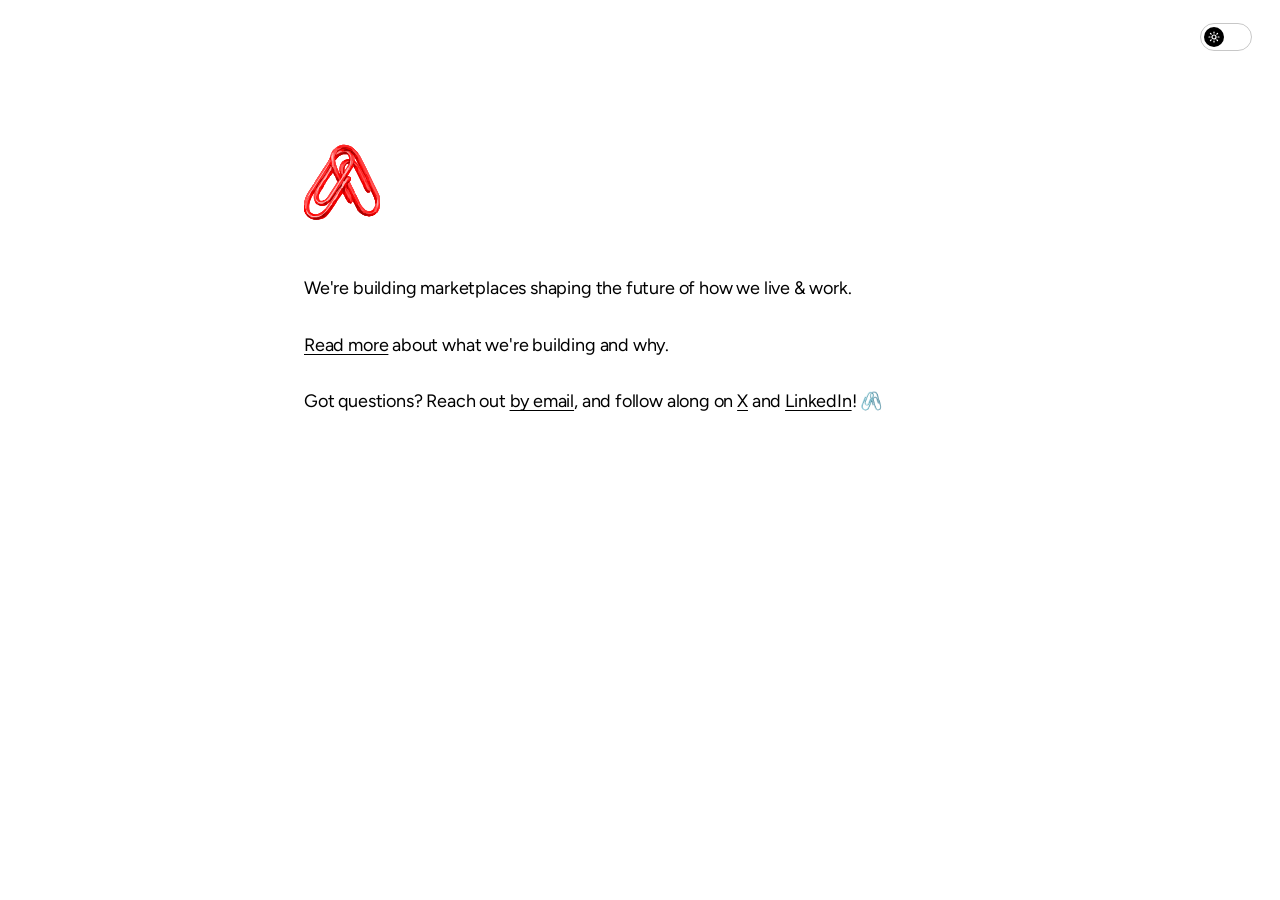
==== commit 47c40c7c: "Update index.html" ====
--- a/index.html
+++ b/index.html
@@ -3,7 +3,7 @@
 <head>
 <meta charset="utf-8">
 <meta name="viewport" content="width=device-width, initial-scale=1">
-<meta name="color-scheme" content="light dark">
+<meta name="color-scheme" content="light">
 <title>Pelume</title>
 <meta name="description" content="We're building the marketplaces shaping the future of how we live and work. Coming soon.">
 <meta property="og:title" content="Pelume">
@@ -19,7 +19,7 @@
 <script>
   (function () {
     var t = localStorage.getItem("theme");
-    if (t) document.documentElement.setAttribute("data-theme", t);
+    document.documentElement.setAttribute("data-theme", t === "dark" ? "dark" : "light");
   })();
 </script>
 </head>
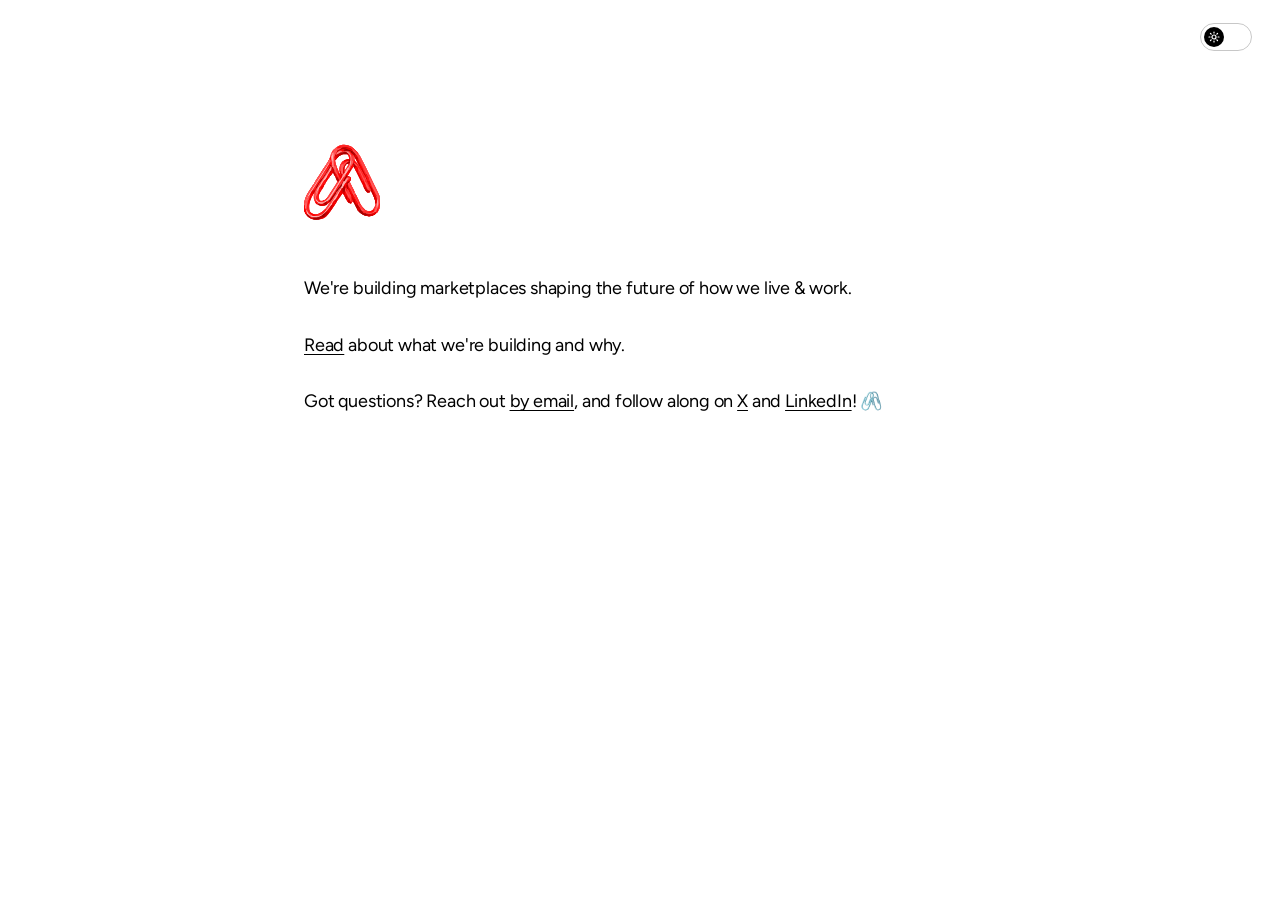
==== commit 3bfc3302: "Update index.html" ====
--- a/index.html
+++ b/index.html
@@ -33,7 +33,7 @@
   <main>
     <p class="mark"><svg class="clip" xmlns="http://www.w3.org/2000/svg" viewBox="0 0 160 160" role="img" aria-label="Linked paperclips"><path d="M0 0 C3.6 2.76 6.85 5.74 10 9 C10.69 9.7 10.69 9.7 11.4 10.41 C16.36 15.77 19.42 22.02 22.69 28.5 C23.31 29.71 23.93 30.92 24.55 32.14 C29.21 41.29 33.68 50.53 38.06 59.82 C40.29 64.53 42.57 69.22 44.88 73.9 C45.89 75.98 46.91 78.06 47.93 80.14 C48.59 81.48 49.25 82.82 49.92 84.16 C60.81 106.13 60.81 106.13 60.62 117.5 C60.62 118.22 60.61 118.94 60.6 119.68 C60.25 128.31 56.88 135.67 50.56 141.62 C44.62 146.01 38.85 146.38 31.71 145.54 C25.01 144.21 20.54 141.06 16 136 C15.54 135.61 15.09 135.22 14.62 134.81 C12.16 132.06 10.62 128.82 8.94 125.56 C8.59 124.89 8.23 124.23 7.87 123.54 C6.22 120.37 4.58 117.2 3 114 C1.68 115.65 0.36 117.3 -1 119 C-4.39 118.52 -6.43 117.73 -8.56 114.99 C-12.06 109.19 -15.07 103.1 -18 97 C-20.93 100.56 -23.55 104.22 -26.08 108.08 C-26.86 109.25 -27.63 110.42 -28.41 111.6 C-29.61 113.42 -30.8 115.24 -32 117.06 C-53.42 149.64 -53.42 149.64 -69 153 C-77.51 153.86 -84.06 152.69 -90.97 147.53 C-96.74 142.35 -99.43 136.41 -100.41 128.77 C-101.14 111.75 -93.01 98.19 -83.67 84.6 C-81.88 82.05 -81.88 82.05 -81 79 C-80.34 79 -79.68 79 -79 79 C-78.74 78.28 -78.47 77.57 -78.2 76.83 C-76.96 73.9 -75.48 71.42 -73.76 68.75 C-73.11 67.74 -72.46 66.73 -71.79 65.69 C-71.1 64.61 -70.4 63.54 -69.69 62.44 C-68.98 61.33 -68.27 60.23 -67.53 59.09 C-64.1 53.76 -60.64 48.45 -57.16 43.15 C-56.57 42.26 -55.98 41.36 -55.38 40.44 C-54.28 38.78 -53.18 37.12 -52.07 35.46 C-48.21 29.58 -45.38 24.03 -43.75 17.12 C-41.06 8.04 -35.42 2.68 -27.33 -1.91 C-18.52 -6.04 -8.25 -4.86 0 0 Z M-28 20 C-28.7 20.55 -29.4 21.09 -30.12 21.66 C-33.1 24.39 -34.81 26.56 -35.34 30.63 C-34.28 42.09 -27.98 52.82 -23 63 C-21.68 60.01 -21.68 60.01 -22.94 57 C-24.8 50.99 -25.09 44.05 -22.81 38.12 C-19.6 32.59 -15.92 29.42 -10 27 C-6.62 26.31 -6.62 26.31 -4 26 C-4.27 22.45 -4.61 19.69 -6.38 16.56 C-13.79 12.15 -21.87 14.76 -28 20 Z M5 19 C6 21 6 21 6 21 Z M6 21 C5.42 25.08 4.99 28.57 7.45 32.05 C9.24 33.8 11.07 35.41 13 37 C14.01 37.99 15.01 38.99 16 40 C14.61 35.37 12.7 31.35 10.38 27.12 C9.74 25.97 9.11 24.82 8.46 23.63 C7.98 22.76 7.5 21.9 7 21 C6.67 21 6.34 21 6 21 Z M-12.75 38.44 C-15.81 42.34 -15.48 46.25 -15 51 C-12.36 48.6 -10.64 45.99 -8.81 42.94 C-8.28 42.06 -7.75 41.18 -7.21 40.28 C-5.84 38.14 -5.84 38.14 -6 36 C-10.11 35.56 -10.11 35.56 -12.75 38.44 Z M16 40 C17 42 17 42 17 42 Z M3 41 C2.39 42.11 1.77 43.22 1.14 44.36 C0.32 45.82 -0.5 47.29 -1.31 48.75 C-1.72 49.48 -2.12 50.21 -2.54 50.96 C-4.51 54.48 -6.45 57.86 -9 61 C-8.67 61.66 -8.34 62.32 -8 63 C-5.47 63.66 -5.47 63.66 -3 64 C-2.38 65.75 -2.38 65.75 -2 68 C-2.33 68.62 -2.66 69.24 -3 69.88 C-4.47 73.01 -3.84 74.62 -3 78 C-1.53 81.4 0.17 84.66 1.88 87.94 C2.88 89.9 3.88 91.86 4.88 93.82 C5.39 94.83 5.91 95.84 6.44 96.88 C8 99.99 9.49 103.13 10.96 106.28 C11.44 107.3 11.92 108.32 12.41 109.37 C13.32 111.32 14.22 113.28 15.12 115.23 C18.72 122.93 22.81 130.14 30 135 C34.06 136.35 37.76 136.66 42 136 C44.98 133.94 44.98 133.94 47 131 C47.87 129.92 47.87 129.92 48.75 128.81 C51.91 121.71 51.39 114.26 49 107 C46.73 101.16 43.84 95.58 41 90 C40.69 90.64 40.38 91.28 40.06 91.94 C39 94 39 94 38 95 C35.75 95.56 35.75 95.56 33 95 C27.95 88.45 24.69 80.55 21.05 73.14 C16.84 64.57 12.59 56.01 8.12 47.56 C7.57 46.51 7.02 45.46 6.45 44.38 C5.22 41.89 5.22 41.89 3 41 Z M17 42 C18 44 18 44 18 44 Z M18 44 C19 46 19 46 19 46 Z M19 46 C20 48 20 48 20 48 Z M20 48 C21 50 21 50 21 50 Z M21 50 C22 52 22 52 22 52 Z M22 52 C23 54 23 54 23 54 Z M-40 53 C-41.46 55.23 -42.86 57.48 -44.25 59.75 C-47.77 65.46 -51.36 71.12 -55.05 76.72 C-65.44 90.76 -65.44 90.76 -70 107 C-69.08 110.17 -68.34 111.66 -66 114 C-61.01 114.68 -58.96 114.59 -54.62 111.94 C-49.66 107.12 -46.12 101.06 -42.45 95.25 C-40.88 92.81 -39.25 90.41 -37.62 88.01 C-36.5 86.32 -35.37 84.63 -34.25 82.94 C-33.42 81.74 -33.42 81.74 -32.58 80.52 C-29.58 76.09 -29.58 76.09 -29.41 70.93 C-30.2 69.48 -30.2 69.48 -31 68 C-31.46 67.08 -31.46 67.08 -31.94 66.13 C-32.96 64.11 -34.03 62.12 -35.12 60.12 C-35.5 59.44 -35.87 58.75 -36.25 58.04 C-37.16 56.36 -38.08 54.68 -39 53 C-39.33 53 -39.66 53 -40 53 Z M23 54 C24 56 24 56 24 56 Z M36 81 C37 83 37 83 37 83 Z M37 83 C38 85 38 85 38 85 Z M-11 85 C-10 87 -10 87 -10 87 Z M38 85 C39 87 39 87 39 87 Z M-10 87 C-9 89 -9 89 -9 89 Z M39 87 C40 89 40 89 40 89 Z M-9 89 C-8 91 -8 91 -8 91 Z M-78 94 C-77 96 -77 96 -77 96 Z M-79 96 C-85.76 107.14 -91.78 117.44 -90 131 C-88.7 135.62 -86.75 138.87 -82.69 141.5 C-77.4 143.65 -73.97 143.64 -68.56 141.88 C-57.96 136.74 -51.17 127.77 -45 118 C-45.49 117.01 -45.49 117.01 -46 116 C-47.05 116.9 -47.05 116.9 -48.12 117.81 C-53.51 121.91 -57.71 123.64 -64.46 123.41 C-68.74 122.72 -71.82 120.89 -75 118 C-78.93 112.42 -79.49 105.59 -78.56 98.94 C-78.38 97.97 -78.19 97 -78 96 C-78.33 96 -78.66 96 -79 96 Z M0 108 C1 110 1 110 1 110 Z M1 110 C2 112 2 112 2 112 Z " fill="#FF2323" transform="translate(100,6)"/><path d="M0 0 C3.6 2.76 6.85 5.74 10 9 C10.69 9.7 10.69 9.7 11.4 10.41 C16.36 15.77 19.42 22.02 22.69 28.5 C23.31 29.71 23.93 30.92 24.55 32.14 C29.21 41.29 33.68 50.53 38.06 59.82 C40.29 64.53 42.57 69.22 44.88 73.9 C45.89 75.98 46.91 78.06 47.93 80.14 C48.59 81.48 49.25 82.82 49.92 84.16 C60.81 106.12 60.81 106.12 60.62 117.5 C60.62 118.21 60.61 118.93 60.61 119.66 C60.34 126.43 58.44 132.76 54 138 C51.54 138.69 51.54 138.69 49 139 C48.37 139.35 47.73 139.69 47.08 140.05 C41.55 142.58 34.1 141.17 28.19 140.69 C14.35 133.36 5.89 108.36 -0.01 94.71 C-1.59 91.05 -3.21 87.54 -5.24 84.11 C-7.01 80.99 -7.42 79.5 -7 76 C-6.34 76 -5.68 76 -5 76 C-4.5 74.52 -4.5 74.52 -4 73 C-3.73 73.56 -3.47 74.11 -3.2 74.68 C-1.41 78.42 0.37 82.16 2.16 85.89 C4.65 91.07 7.12 96.24 9.56 101.43 C10.41 103.25 11.27 105.07 12.13 106.88 C13.23 109.21 14.32 111.53 15.41 113.86 C19.08 121.58 22.73 129.12 30 134 C34.08 135.36 37.73 135.62 42 135 C47.79 131.32 50.28 124.41 52 118 C53.57 107.84 52.37 99.84 47.1 90.97 C44.59 86.48 42.5 81.77 40.31 77.12 C39.37 75.15 38.43 73.17 37.49 71.2 C37.06 70.29 36.63 69.38 36.18 68.45 C35.21 66.43 34.2 64.43 33.17 62.43 C32 60 32 60 32 58 C31.01 58 30.02 58 29 58 C27.2 54.43 25.4 50.85 23.61 47.28 C23 46.06 22.39 44.85 21.78 43.64 C13.94 28.05 13.94 28.05 12.06 21.94 C9.2 14.03 2.61 6.66 -5 3 C-12.19 2.01 -19.9 1.61 -26.25 5.56 C-31.64 9.92 -34.22 15.36 -36 22 C-36.23 25.3 -36.19 28.57 -36.12 31.88 C-36.12 32.75 -36.11 33.63 -36.1 34.54 C-36.07 36.69 -36.04 38.85 -36 41 C-35.34 41 -34.68 41 -34 41 C-33.71 42.05 -33.42 43.1 -33.12 44.19 C-32.12 47.87 -32.12 47.87 -30.81 50.75 C-30 53 -30 53 -31 56 C-32.5 54.62 -32.5 54.62 -34 53 C-34 52.34 -34 51.68 -34 51 C-35.48 50.51 -35.48 50.51 -37 50 C-38.39 47.82 -38.39 47.82 -39.69 45.12 C-40.12 44.24 -40.56 43.36 -41.01 42.45 C-42 40 -42 40 -42 37 C-42.99 37 -43.98 37 -45 37 C-45.11 37.73 -45.22 38.46 -45.33 39.21 C-46.04 42.18 -47.05 44.05 -48.7 46.6 C-49.27 47.47 -49.83 48.35 -50.41 49.25 C-51.01 50.18 -51.62 51.11 -52.25 52.06 C-52.87 53.03 -53.5 54 -54.14 54.99 C-55.44 57 -56.75 59.01 -58.06 61.02 C-59.9 63.85 -61.74 66.7 -63.57 69.54 C-68.9 77.8 -74.24 86.04 -80 94 C-80.5 93.01 -80.5 93.01 -81 92 C-81.66 92 -82.32 92 -83 92 C-83.25 92.68 -83.5 93.36 -83.75 94.07 C-85.5 98.17 -87.79 101.92 -90.08 105.74 C-94.96 114.08 -96.03 121.42 -95 131 C-93.4 136.07 -91.02 139.13 -87 142.56 C-81.65 145.07 -75.72 144.89 -70 144 C-57.54 139.21 -50.09 127.74 -43.12 117 C-42.33 115.79 -41.54 114.59 -40.74 113.38 C-34.44 103.78 -28.26 94.1 -22.35 84.25 C-21.38 82.63 -20.38 81.03 -19.38 79.44 C-17.92 77.16 -17.92 77.16 -17.62 75 C-16.64 71.86 -14.37 70.2 -12 68 C-11.44 67.4 -10.89 66.8 -10.31 66.19 C-9 65 -9 65 -7 65 C-7.5 70.09 -10.02 73.5 -12.81 77.62 C-13.83 79.16 -14.84 80.69 -15.85 82.22 C-16.64 83.41 -16.64 83.41 -17.44 84.62 C-19.42 87.64 -21.34 90.7 -23.25 93.76 C-53.75 142.58 -53.75 142.58 -70 148 C-72.27 148.15 -74.54 148.22 -76.81 148.25 C-78.02 148.28 -79.22 148.3 -80.46 148.33 C-85.7 147.84 -88.89 146.09 -92.62 142.44 C-97.89 135.54 -100.65 126.64 -100 118 C-96.99 105.37 -90.97 95.22 -83.67 84.6 C-81.88 82.05 -81.88 82.05 -81 79 C-80.34 79 -79.68 79 -79 79 C-78.74 78.28 -78.47 77.57 -78.2 76.83 C-76.96 73.9 -75.48 71.42 -73.76 68.75 C-73.11 67.74 -72.46 66.73 -71.79 65.69 C-71.1 64.61 -70.4 63.54 -69.69 62.44 C-68.98 61.33 -68.27 60.23 -67.53 59.09 C-64.1 53.76 -60.64 48.45 -57.16 43.15 C-56.57 42.26 -55.98 41.36 -55.38 40.44 C-54.28 38.78 -53.18 37.12 -52.07 35.46 C-48.21 29.58 -45.38 24.03 -43.75 17.12 C-41.06 8.04 -35.42 2.68 -27.33 -1.91 C-18.52 -6.04 -8.25 -4.86 0 0 Z " fill="#FF4E4E" transform="translate(100,6)"/><path d="M0 0 C2.04 1.49 3.71 3.05 5.43 4.89 C6.07 5.48 6.7 6.07 7.36 6.67 C11.88 10.93 14.84 14.85 16.66 20.82 C18.59 26.66 21.28 32.08 24 37.58 C29.92 49.64 29.92 49.64 31.43 54.89 C32.42 54.89 33.41 54.89 34.43 54.89 C34.92 55.93 35.4 56.97 35.9 58.05 C39.39 65.52 42.93 72.96 46.62 80.33 C46.95 81 47.28 81.67 47.62 82.36 C49.01 85.15 50.41 87.86 52.05 90.52 C56.59 98.09 56.33 106.31 55.43 114.89 C54.77 115.55 54.11 116.21 53.43 116.89 C53.27 115.93 53.27 115.93 53.1 114.95 C52.11 109.54 50.8 104.89 48.43 99.89 C47.6 98.06 46.76 96.22 45.93 94.39 C45.53 93.51 45.13 92.64 44.71 91.73 C42.72 87.31 40.83 82.85 38.96 78.38 C35.53 70.27 31.72 62.45 27.56 54.69 C23.17 46.47 19.03 38.14 14.9 29.79 C11.63 23.19 11.63 23.19 8.05 16.75 C6.43 13.89 6.43 13.89 6.43 11.89 C5.79 11.62 5.15 11.35 4.5 11.08 C2.43 9.89 2.43 9.89 1.43 6.89 C-0.67 6.72 -2.77 6.56 -4.88 6.39 C-6.05 6.3 -7.22 6.21 -8.43 6.11 C-10.47 5.97 -12.52 5.89 -14.57 5.89 C-14.24 4.9 -13.91 3.91 -13.57 2.89 C-17.93 2.89 -20.41 2.97 -23.88 5.74 C-25.85 7.73 -27.74 9.76 -29.57 11.89 C-27.32 10.81 -25.27 9.69 -23.19 8.29 C-20.09 6.64 -18.06 6.49 -14.57 6.52 C-13.56 6.51 -12.55 6.5 -11.5 6.49 C-6.64 7.15 -4.21 9.05 -1.25 12.89 C1.85 18.87 1.21 25.94 -0.57 32.27 C-3.86 40.97 -9.78 48.81 -14.96 56.48 C-16.93 59.43 -18.84 62.41 -20.75 65.39 C-21.53 66.6 -22.31 67.81 -23.08 69.02 C-23.48 69.65 -23.89 70.28 -24.3 70.92 C-27.91 76.55 -31.54 82.16 -35.19 87.77 C-36.1 89.17 -37.01 90.58 -37.92 91.99 C-50.89 112.21 -50.89 112.21 -58.57 113.89 C-63.76 114.63 -63.76 114.63 -66.57 113.89 C-69.61 111.38 -71.81 108.41 -73.57 104.89 C-73.91 93.39 -65.89 84.11 -59.94 74.89 C-59.24 73.8 -58.54 72.7 -57.82 71.57 C-54.63 66.6 -51.42 61.65 -48.11 56.76 C-47.35 55.62 -47.35 55.62 -46.57 54.46 C-45.64 53.09 -44.7 51.72 -43.75 50.37 C-40.72 45.85 -39.9 42.33 -39.57 36.89 C-36.41 38.47 -35.94 41.49 -34.66 44.66 C-33.55 46.91 -32.34 48.16 -30.57 49.89 C-30.57 50.55 -30.57 51.21 -30.57 51.89 C-29.91 51.89 -29.25 51.89 -28.57 51.89 C-28.88 50.88 -29.19 49.87 -29.5 48.83 C-30.54 45.22 -31.11 41.62 -31.57 37.89 C-32.23 37.89 -32.89 37.89 -33.57 37.89 C-35.39 27.88 -35.74 18.91 -30.57 9.89 C-29.99 8.82 -29.41 7.75 -28.82 6.64 C-21.88 -1.84 -10.24 -4.43 0 0 Z M-25.57 16.89 C-26.27 17.44 -26.96 17.98 -27.68 18.55 C-30.66 21.28 -32.38 23.45 -32.91 27.52 C-31.84 38.98 -25.54 49.71 -20.57 59.89 C-19.24 56.9 -19.24 56.9 -20.5 53.89 C-22.36 47.88 -22.66 40.94 -20.38 35.02 C-17.17 29.48 -13.48 26.31 -7.57 23.89 C-4.19 23.2 -4.19 23.2 -1.57 22.89 C-1.84 19.34 -2.18 16.58 -3.94 13.45 C-11.36 9.04 -19.43 11.65 -25.57 16.89 Z M-10.32 35.33 C-13.38 39.23 -13.04 43.14 -12.57 47.89 C-9.93 45.49 -8.2 42.89 -6.38 39.83 C-5.85 38.95 -5.32 38.07 -4.77 37.17 C-3.41 35.03 -3.41 35.03 -3.57 32.89 C-7.68 32.45 -7.68 32.45 -10.32 35.33 Z M-37.57 49.89 C-39.02 52.12 -40.43 54.37 -41.82 56.64 C-45.34 62.35 -48.93 68.01 -52.62 73.61 C-63 87.65 -63 87.65 -67.57 103.89 C-66.65 107.06 -65.9 108.55 -63.57 110.89 C-58.58 111.57 -56.53 111.48 -52.19 108.83 C-47.23 104.01 -43.69 97.95 -40.01 92.14 C-38.44 89.7 -36.82 87.3 -35.19 84.9 C-34.06 83.21 -32.94 81.52 -31.82 79.83 C-30.99 78.63 -30.99 78.63 -30.15 77.41 C-27.15 72.98 -27.15 72.98 -26.98 67.82 C-27.77 66.37 -27.77 66.37 -28.57 64.89 C-29.03 63.97 -29.03 63.97 -29.5 63.02 C-30.52 61 -31.6 59.01 -32.69 57.02 C-33.06 56.33 -33.44 55.64 -33.82 54.93 C-34.73 53.25 -35.65 51.57 -36.57 49.89 C-36.9 49.89 -37.23 49.89 -37.57 49.89 Z " fill="#F40000" transform="translate(97.57,9.11)"/><path d="M0 0 C0.99 1.49 0.99 1.49 2 3 C2.83 3.12 3.65 3.25 4.5 3.38 C7 4 7 4 8.56 6.06 C9.22 10.45 7.22 13.3 5 17 C4.34 17 3.68 17 3 17 C4.74 22.93 7.44 28.34 10.12 33.88 C10.86 35.41 10.86 35.41 11.62 36.97 C13.07 39.98 14.54 42.99 16 46 C16.39 46.8 16.77 47.6 17.17 48.42 C21.6 57.61 26.3 66.52 32 75 C32.61 75.92 33.23 76.85 33.86 77.8 C37.77 81.82 43.1 81.17 48.44 81.25 C53.78 81.23 57.36 80.59 62 78 C61.94 79.75 61.94 79.75 61 82 C55.37 86.1 49.85 87.58 42.89 86.75 C35.33 85.12 28.16 80.78 23 75 C22.29 73.35 21.64 71.68 21 70 C19.68 67.36 18.28 64.78 16.88 62.19 C16.5 61.49 16.13 60.8 15.75 60.09 C14.83 58.39 13.92 56.7 13 55 C11.68 56.65 10.36 58.3 9 60 C5.61 59.52 3.57 58.73 1.44 55.99 C-2.06 50.19 -5.07 44.1 -8 38 C-10.93 41.56 -13.55 45.22 -16.08 49.08 C-16.86 50.25 -17.63 51.42 -18.41 52.6 C-19.61 54.42 -20.8 56.24 -22 58.06 C-43.42 90.64 -43.42 90.64 -59 94 C-67.51 94.86 -74.06 93.69 -80.97 88.53 C-86.36 83.68 -89.58 77.62 -90.24 70.36 C-90.25 68.24 -90.14 66.12 -90 64 C-89.67 64 -89.34 64 -89 64 C-88.84 64.77 -88.68 65.55 -88.52 66.34 C-86.8 74.02 -84.81 80.52 -78.88 85.94 C-72.71 89.43 -64.17 88.94 -57.43 87.42 C-40.6 80.79 -31.15 61.48 -22.19 46.92 C-17.73 39.71 -13.1 32.62 -8.36 25.6 C-7.72 24.65 -7.09 23.71 -6.43 22.74 C-5.16 20.86 -3.89 18.98 -2.61 17.11 C-2.03 16.24 -1.44 15.38 -0.84 14.49 C-0.06 13.34 -0.06 13.34 0.74 12.16 C1.96 10.07 2.56 8.36 3 6 C0.44 7.94 -1.75 9.67 -3.69 12.25 C-4.12 12.83 -4.55 13.4 -5 14 C-5.66 14 -6.32 14 -7 14 C-7.08 14.7 -7.17 15.4 -7.25 16.12 C-8.43 20.63 -10.77 23.88 -14.2 27 C-18.3 31.04 -21.06 36.13 -24.06 41 C-25.28 42.96 -26.5 44.92 -27.72 46.88 C-28.26 47.74 -28.79 48.6 -29.34 49.49 C-31.08 52.13 -32.99 54.56 -35 57 C-35.99 56.67 -36.98 56.34 -38 56 C-37.57 55.51 -37.15 55.02 -36.71 54.52 C-29.26 45.61 -23.23 35.77 -17 26 C-15.4 23.5 -13.79 21 -12.19 18.5 C-11.49 17.41 -10.8 16.33 -10.08 15.21 C-6.77 10.1 -3.39 5.05 0 0 Z M-1 26 C0 28 0 28 0 28 Z M0 28 C1 30 1 30 1 30 Z M1 30 C2 32 2 32 2 32 Z M10 49 C11 51 11 51 11 51 Z M11 51 C12 53 12 53 12 53 Z " fill="#EC0000" transform="translate(90,65)"/><path d="M0 0 C2.48 2.25 3.95 4.48 5.5 7.45 C5.97 8.34 6.44 9.24 6.92 10.17 C7.42 11.14 7.92 12.12 8.44 13.12 C8.97 14.15 9.5 15.17 10.04 16.23 C14.8 25.48 19.31 34.84 23.77 44.23 C26.12 49.19 28.53 54.12 30.95 59.05 C31.97 61.13 32.98 63.2 34 65.28 C34.66 66.61 35.31 67.94 35.97 69.28 C46.81 91.12 46.81 91.12 46.62 102.5 C46.62 103.21 46.61 103.93 46.61 104.66 C46.34 111.43 44.44 117.76 40 123 C37.54 123.69 37.54 123.69 35 124 C34.37 124.35 33.73 124.69 33.08 125.05 C27.55 127.58 20.1 126.17 14.19 125.69 C0.35 118.36 -8.11 93.36 -14.01 79.71 C-15.59 76.05 -17.21 72.54 -19.24 69.11 C-21.01 65.99 -21.42 64.5 -21 61 C-20.34 61 -19.68 61 -19 61 C-18.67 60.01 -18.34 59.02 -18 58 C-17.73 58.56 -17.47 59.11 -17.2 59.68 C-15.41 63.42 -13.63 67.16 -11.84 70.89 C-9.35 76.07 -6.88 81.24 -4.44 86.43 C-3.59 88.25 -2.73 90.07 -1.87 91.88 C-0.77 94.21 0.32 96.53 1.41 98.86 C5.08 106.58 8.73 114.12 16 119 C20.08 120.36 23.73 120.62 28 120 C33.74 116.34 36.26 109.36 38 103 C38.38 98.3 38.31 93.71 38 89 C38.66 88.67 39.32 88.34 40 88 C40 84.4 39.01 82.61 37.43 79.38 C36.87 78.23 36.31 77.08 35.73 75.9 C35.11 74.64 34.49 73.38 33.88 72.12 C33.24 70.83 32.61 69.53 31.97 68.23 C30.99 66.21 30 64.19 29.01 62.17 C26.73 57.51 24.47 52.84 22.23 48.16 C16.4 35.97 10.5 23.85 4 12 C0 4.62 0 4.62 0 0 Z " fill="#FF4444" transform="translate(114,21)"/><path d="M0 0 C2.04 1.49 3.71 3.05 5.43 4.89 C6.07 5.48 6.7 6.07 7.36 6.67 C11.88 10.93 14.84 14.85 16.66 20.82 C18.59 26.66 21.28 32.08 24 37.58 C29.92 49.64 29.92 49.64 31.43 54.89 C32.42 54.89 33.41 54.89 34.43 54.89 C34.92 55.93 35.4 56.97 35.9 58.05 C39.39 65.52 42.93 72.96 46.62 80.33 C46.95 81 47.28 81.67 47.62 82.36 C49.01 85.15 50.41 87.86 52.05 90.52 C56.59 98.09 56.33 106.31 55.43 114.89 C54.77 115.55 54.11 116.21 53.43 116.89 C53.27 115.93 53.27 115.93 53.1 114.95 C52.11 109.54 50.8 104.89 48.43 99.89 C47.6 98.06 46.76 96.22 45.93 94.39 C45.53 93.51 45.13 92.64 44.71 91.73 C42.72 87.31 40.83 82.85 38.96 78.38 C35.53 70.27 31.72 62.45 27.56 54.69 C23.17 46.47 19.03 38.14 14.9 29.79 C11.63 23.19 11.63 23.19 8.05 16.75 C6.43 13.89 6.43 13.89 6.43 11.89 C5.79 11.62 5.15 11.35 4.5 11.08 C2.43 9.89 2.43 9.89 1.43 6.89 C-0.67 6.72 -2.77 6.56 -4.88 6.39 C-6.05 6.3 -7.22 6.21 -8.43 6.11 C-10.47 5.97 -12.52 5.89 -14.57 5.89 C-14.24 4.9 -13.91 3.91 -13.57 2.89 C-17.93 2.89 -20.41 2.97 -23.88 5.74 C-25.85 7.73 -27.74 9.76 -29.57 11.89 C-27.32 10.81 -25.27 9.69 -23.19 8.29 C-20.09 6.64 -18.06 6.49 -14.57 6.52 C-13.56 6.51 -12.55 6.5 -11.5 6.49 C-8.15 6.95 -6.23 7.81 -3.57 9.89 C-3.57 10.88 -3.57 11.87 -3.57 12.89 C-4.94 12.8 -4.94 12.8 -6.35 12.71 C-15.71 12.33 -15.71 12.33 -23.89 16.31 C-26.27 18.55 -28.36 20.94 -30.34 23.54 C-30.74 23.98 -31.15 24.43 -31.57 24.89 C-32.23 24.89 -32.89 24.89 -33.57 24.89 C-34 16.6 -31.85 10.46 -26.57 3.89 C-20.05 -2.67 -8.33 -3.6 0 0 Z " fill="#D80000" transform="translate(97.57,9.11)"/><path d="M0 0 C0.33 0 0.66 0 1 0 C1.72 5.99 -0.54 9.1 -3.81 13.81 C-4.84 15.34 -5.86 16.87 -6.88 18.39 C-7.41 19.17 -7.93 19.94 -8.47 20.73 C-10.76 24.12 -12.97 27.56 -15.19 31 C-16.09 32.4 -17 33.8 -17.91 35.2 C-23.71 44.2 -29.49 53.22 -35.25 62.25 C-36.71 64.55 -38.19 66.84 -39.66 69.14 C-46.53 79.99 -50.75 88.82 -49 102 C-47.38 107.07 -45.03 110.12 -41 113.56 C-35.65 116.07 -29.72 115.89 -24 115 C-11.54 110.21 -4.09 98.74 2.88 88 C3.67 86.79 4.46 85.59 5.26 84.38 C11.56 74.78 17.74 65.1 23.65 55.25 C24.62 53.63 25.62 52.03 26.62 50.44 C28.08 48.16 28.08 48.16 28.38 46 C29.36 42.86 31.63 41.2 34 39 C34.56 38.4 35.11 37.8 35.69 37.19 C37 36 37 36 39 36 C38.5 41.09 35.98 44.5 33.19 48.62 C32.17 50.16 31.16 51.69 30.15 53.22 C29.62 54.01 29.1 54.8 28.56 55.62 C26.58 58.64 24.66 61.7 22.75 64.76 C-7.75 113.58 -7.75 113.58 -24 119 C-26.27 119.15 -28.54 119.22 -30.81 119.25 C-32.02 119.28 -33.22 119.3 -34.46 119.33 C-39.81 118.83 -42.96 117.07 -46.69 113.25 C-52.56 105 -52.89 98.07 -52 88 C-49.06 73.1 -38.82 60.02 -30.63 47.55 C-26.66 41.51 -22.77 35.41 -18.88 29.31 C-17.53 27.21 -16.18 25.1 -14.83 22.99 C-12.97 20.07 -11.1 17.16 -9.24 14.24 C-7.68 11.8 -6.12 9.37 -4.56 6.94 C-4.11 6.22 -3.65 5.51 -3.19 4.77 C-2.15 3.16 -1.08 1.58 0 0 Z " fill="#FFB0B0" transform="translate(54,35)"/><path d="M0 0 C-0.99 1.32 -1.98 2.64 -3 4 C-2.13 3.79 -2.13 3.79 -1.24 3.57 C4.95 2.4 4.95 2.4 7.86 4.06 C12.13 8.13 13.74 12.41 14.34 18.3 C14.36 20.01 14.36 20.01 14.38 21.75 C14.4 22.88 14.43 24.01 14.46 25.17 C13.41 33.9 8.92 41.31 4.38 48.69 C3.59 49.99 3.59 49.99 2.78 51.31 C-1.2 57.81 -5.36 64.18 -9.64 70.49 C-11.98 73.96 -14.25 77.47 -16.5 81 C-36.35 111.97 -36.35 111.97 -46 115 C-51.23 115.63 -54.61 114.93 -59 112 C-62.59 108.31 -63.31 105.24 -63.5 100.25 C-62.88 84.48 -50.68 70.38 -42.31 57.62 C-41.57 56.49 -40.83 55.36 -40.09 54.22 C-32.59 42.76 -32.59 42.76 -29 38 C-28.67 38 -28.34 38 -28 38 C-28.43 43.57 -29.97 47.13 -33.19 51.56 C-34.1 52.87 -35 54.18 -35.9 55.48 C-36.4 56.2 -36.89 56.91 -37.4 57.64 C-40.45 62.13 -43.34 66.73 -46.25 71.31 C-46.83 72.22 -47.41 73.13 -48 74.06 C-50.8 78.47 -53.57 82.9 -56.3 87.36 C-57.01 88.52 -57.01 88.52 -57.73 89.7 C-60.21 94.19 -61.63 97.83 -61 103 C-59.23 106.06 -57.49 108.51 -55 111 C-49.4 111.47 -45.75 111.26 -41 108 C-34.99 102.01 -30.37 95.33 -25.94 88.12 C-24.78 86.27 -23.62 84.42 -22.46 82.57 C-21.61 81.2 -21.61 81.2 -20.74 79.8 C-16.39 72.81 -11.99 65.86 -7.25 59.12 C-4.69 55.48 -2.27 51.83 0 48 C0.64 47 1.28 46.01 1.94 44.98 C8.03 35.43 12.88 26.72 11 15 C9.74 11.97 8.26 9.38 6 7 C0.1 5.03 -6.28 4.79 -12.01 7.34 C-14.43 8.8 -16.74 10.32 -19 12 C-17.62 8.9 -16.01 6.72 -13.62 4.31 C-13.04 3.71 -12.45 3.11 -11.85 2.49 C-8.23 -0.43 -4.51 -0.1 0 0 Z " fill="#FFAFAF" transform="translate(86,11)"/><path d="M0 0 C0.66 0.99 1.32 1.98 2 3 C2.83 3.12 3.65 3.25 4.5 3.38 C7 4 7 4 8.56 6.06 C9.22 10.45 7.22 13.3 5 17 C4.34 17 3.68 17 3 17 C4.74 22.93 7.44 28.34 10.12 33.88 C10.62 34.9 11.11 35.92 11.62 36.97 C13.07 39.98 14.54 42.99 16 46 C16.39 46.8 16.77 47.6 17.17 48.42 C21.6 57.61 26.3 66.52 32 75 C32.61 75.92 33.23 76.85 33.86 77.8 C37.77 81.82 43.1 81.17 48.44 81.25 C53.78 81.23 57.36 80.59 62 78 C61.94 79.75 61.94 79.75 61 82 C55.37 86.1 49.85 87.58 42.89 86.75 C35.33 85.12 28.16 80.78 23 75 C22.3 73.35 21.64 71.68 21 70 C19.45 66.95 17.81 63.95 16.19 60.94 C12.82 54.63 9.76 48.36 7.16 41.7 C5.89 38.74 4.36 36.04 2.75 33.25 C0.15 28.61 -0.82 25.3 -1 20 C-1.08 18.93 -1.17 17.86 -1.25 16.75 C-0.96 13.53 -0.03 12.44 2 10 C2.71 7.85 2.71 7.85 3 6 C0.44 7.94 -1.75 9.67 -3.69 12.25 C-4.12 12.83 -4.55 13.4 -5 14 C-5.66 14 -6.32 14 -7 14 C-7.08 14.7 -7.17 15.4 -7.25 16.12 C-8.43 20.63 -10.77 23.88 -14.2 27 C-18.3 31.04 -21.06 36.13 -24.06 41 C-25.28 42.96 -26.5 44.92 -27.72 46.88 C-28.26 47.74 -28.79 48.6 -29.34 49.49 C-31.08 52.13 -32.99 54.56 -35 57 C-35.99 56.67 -36.98 56.34 -38 56 C-37.36 55.27 -37.36 55.27 -36.71 54.52 C-29.26 45.61 -23.23 35.77 -17 26 C-15.4 23.5 -13.79 21 -12.19 18.5 C-11.14 16.87 -11.14 16.87 -10.08 15.21 C-6.77 10.1 -3.39 5.05 0 0 Z " fill="#BA0000" transform="translate(90,65)"/><path d="M0 0 C4.4 5.75 4.5 9.82 4 17 C2.02 28.48 -6.61 38.56 -13 48 C-14.13 49.69 -15.25 51.37 -16.38 53.06 C-17.69 55.03 -17.69 55.03 -19 57 C-22.82 53.58 -25.31 49.92 -26.5 44.88 C-27.14 42.46 -28.49 40.97 -30 39 C-30 38.34 -30 37.68 -30 37 C-29.34 37 -28.68 37 -28 37 C-27.67 38.32 -27.34 39.64 -27 41 C-26.34 41 -25.68 41 -25 41 C-25.31 39.99 -25.62 38.98 -25.94 37.94 C-26.98 34.33 -27.54 30.73 -28 27 C-28.66 27 -29.32 27 -30 27 C-31.15 20.66 -31.1 14.43 -31 8 C-30.67 8 -30.34 8 -30 8 C-29.72 9.71 -29.72 9.71 -29.44 11.45 C-27.16 24.29 -22.79 35.35 -17 47 C-17.32 45.79 -17.65 44.59 -17.98 43.35 C-19.95 35.46 -20.02 28.18 -16 21 C-13 16.22 -9.24 13.84 -4 12 C-0.5 11.75 -0.5 11.75 2 12 C1.66 10.95 1.66 10.95 1.31 9.88 C1.02 8.97 0.73 8.06 0.44 7.12 C0.15 6.22 -0.14 5.32 -0.44 4.38 C-1 2 -1 2 0 0 Z M-6.75 24.44 C-9.81 28.34 -9.48 32.25 -9 37 C-6.36 34.6 -4.64 31.99 -2.81 28.94 C-2.28 28.06 -1.75 27.18 -1.21 26.28 C0.16 24.14 0.16 24.14 0 22 C-4.11 21.56 -4.11 21.56 -6.75 24.44 Z " fill="#E60000" transform="translate(94,20)"/><path d="M0 0 C4.43 0 6.77 1.27 9.81 4.31 C13.46 8.71 13.64 12.39 13.34 17.97 C14.21 21.98 16.18 23.36 19.12 26.07 C22.29 29.33 24.22 33.19 26.31 37.19 C26.74 37.98 27.17 38.77 27.61 39.59 C29.13 42.42 30.63 45.25 32.04 48.13 C32.97 50.09 32.97 50.09 34.5 51.94 C36.16 54.22 36.96 56.37 38 59 C39.5 62.26 41.03 65.5 42.56 68.75 C44 72 44 72 45.06 75.35 C45.7 78.14 45.7 78.14 48 79 C47.67 80.98 47.34 82.96 47 85 C43.03 83.34 41.54 81.51 39.88 77.69 C39.25 76.13 38.62 74.56 38 73 C37.42 71.87 36.84 70.73 36.25 69.56 C35 67 35 67 35 65 C34.01 65 33.02 65 32 65 C32 64.34 32 63.68 32 63 C31.34 63 30.68 63 30 63 C28.53 59.84 27.08 56.67 25.62 53.5 C25.01 52.17 25.01 52.17 24.38 50.81 C22.54 46.79 20.87 42.95 19.9 38.62 C19.04 35.17 18.18 33.25 16 30.5 C15.48 29.83 14.97 29.16 14.44 28.47 C13.96 27.98 13.49 27.5 13 27 C12.34 27 11.68 27 11 27 C10.34 27.99 9.68 28.98 9 30 C8.34 30.99 7.68 31.98 7 33 C6.34 33 5.68 33 5 33 C4.34 34.98 3.68 36.96 3 39 C2.34 39 1.68 39 1 39 C1.27 38.36 1.54 37.72 1.81 37.06 C2.2 36.05 2.6 35.04 3 34 C3.26 33.39 3.53 32.78 3.8 32.16 C6.83 24.46 7.87 14.69 4.69 6.88 C3.25 4.43 1.82 2.17 0 0 Z " fill="#FF5555" transform="translate(93,15)"/><path d="M0 0 C0.33 0 0.66 0 1 0 C1.2 1.54 1.2 1.54 1.4 3.11 C1.58 4.47 1.76 5.83 1.94 7.19 C2.07 8.2 2.07 8.2 2.2 9.23 C2.68 12.85 3.23 16.43 4 20 C3.34 19.67 2.68 19.34 2 19 C2 18.01 2 17.02 2 16 C1.01 16 0.02 16 -1 16 C-1.11 16.73 -1.22 17.46 -1.33 18.21 C-2.04 21.18 -3.05 23.05 -4.7 25.6 C-5.27 26.47 -5.83 27.35 -6.41 28.25 C-7.01 29.18 -7.62 30.11 -8.25 31.06 C-8.87 32.03 -9.5 33 -10.14 33.99 C-11.44 36 -12.75 38.01 -14.06 40.02 C-15.9 42.85 -17.74 45.7 -19.57 48.54 C-24.9 56.8 -30.24 65.04 -36 73 C-36.66 72.01 -37.32 71.02 -38 70 C-30.88 58.67 -23.69 47.38 -16.4 36.15 C-13.43 31.59 -10.48 27.01 -7.53 22.44 C-7.09 21.77 -6.66 21.1 -6.21 20.41 C-5.83 19.83 -5.45 19.24 -5.06 18.63 C-4.05 17.08 -3.03 15.54 -2 14 C-2 12.68 -2 11.36 -2 10 C-12.49 25.97 -22.89 41.99 -33.15 58.1 C-34.94 60.9 -36.73 63.69 -38.53 66.47 C-39.6 68.15 -40.68 69.82 -41.75 71.5 C-42.23 72.23 -42.7 72.97 -43.2 73.73 C-50.18 84.67 -53.19 95.06 -54 108 C-54.33 108 -54.66 108 -55 108 C-57.64 95.43 -52.81 83.51 -46 73 C-43.91 69.85 -41.81 66.71 -39.67 63.6 C-37.88 61.05 -37.88 61.05 -37 58 C-36.34 58 -35.68 58 -35 58 C-34.74 57.28 -34.47 56.57 -34.2 55.83 C-32.96 52.9 -31.48 50.42 -29.76 47.75 C-29.11 46.74 -28.46 45.73 -27.79 44.69 C-27.1 43.61 -26.4 42.54 -25.69 41.44 C-24.98 40.33 -24.26 39.23 -23.53 38.09 C-20.11 32.77 -16.66 27.47 -13.19 22.19 C-12.61 21.3 -12.03 20.41 -11.43 19.49 C-10.34 17.84 -9.25 16.19 -8.16 14.55 C-5.07 9.84 -2.43 5.09 0 0 Z " fill="#FF2020" transform="translate(56,27)"/><path d="M0 0 C2 3.49 2.08 5.87 1.68 9.9 C2.15 13.01 4 14.62 6 17 C10.13 23.89 14.23 31.76 14 40 C12.53 42.31 12.53 42.31 11 44 C7.61 43.52 5.57 42.73 3.44 39.99 C-0.06 34.19 -3.07 28.1 -6 22 C-7.32 22.33 -8.64 22.66 -10 23 C-10.62 16.01 -9.1 12.58 -5 7 C-4.52 6.32 -4.05 5.64 -3.55 4.94 C-2.39 3.28 -1.2 1.64 0 0 Z " fill="#FF0A0A" transform="translate(88,81)"/><path d="M0 0 C0 4.04 -1.96 6.24 -4.19 9.44 C-5.11 10.78 -6.02 12.13 -6.94 13.48 C-7.44 14.21 -7.93 14.93 -8.44 15.68 C-10.65 18.97 -12.8 22.31 -14.95 25.65 C-35.73 57.91 -35.73 57.91 -48 62 C-54.09 62.91 -59.98 63.06 -65.5 60.06 C-70.8 56.02 -73.52 51.31 -74.48 44.73 C-74.84 36.05 -73.39 26.82 -67.33 20.17 C-66.89 19.78 -66.45 19.4 -66 19 C-66.44 22.5 -67.16 25.47 -68.56 28.69 C-71.23 35.55 -71.03 43.44 -68.12 50.21 C-65.46 54.45 -61.71 57.43 -57 59 C-49 59.62 -43.28 56.79 -37.12 52 C-30.31 45.57 -25.17 37.33 -21 29 C-20.34 29 -19.68 29 -19 29 C-18.89 28.43 -18.78 27.86 -18.66 27.27 C-17.92 24.72 -16.84 22.87 -15.42 20.63 C-14.9 19.81 -14.38 18.99 -13.84 18.14 C-13.3 17.29 -12.75 16.44 -12.19 15.56 C-11.65 14.72 -11.12 13.87 -10.57 13 C-3.36 1.68 -3.36 1.68 0 0 Z " fill="#FF2A2A" transform="translate(78,89)"/><path d="M0 0 C5.89 4.42 9.17 8.49 10.88 15.74 C11.92 20.07 13.64 23.84 15.62 27.81 C19 34.61 19 34.61 19 38 C19.66 38 20.32 38 21 38 C21 38.66 21 39.32 21 40 C21.99 40 22.98 40 24 40 C28.88 49.59 28.88 49.59 30.62 54 C31.79 57.24 31.79 57.24 35 59 C34.67 59.99 34.34 60.98 34 62 C31.75 62.31 31.75 62.31 29 62 C25.56 58.34 23.41 54.17 21.25 49.69 C20.55 48.25 19.84 46.81 19.14 45.38 C18.78 44.65 18.43 43.92 18.06 43.16 C16.74 40.47 15.39 37.8 14.04 35.12 C9.47 26.07 5.12 16.9 0.81 7.72 C0.22 6.47 -0.38 5.23 -1 4 C-0.56 1.88 -0.56 1.88 0 0 Z " fill="#E50000" transform="translate(104,40)"/><path d="M0 0 C0.66 0.66 1.32 1.32 2 2 C1.01 2.5 1.01 2.5 0 3 C1.22 3.37 2.43 3.74 3.69 4.12 C8.25 5.8 10.21 8.08 13 12 C12.01 12 11.02 12 10 12 C9.7 11.03 9.7 11.03 9.4 10.05 C8.12 7.67 8.12 7.67 5.07 7.39 C3.91 7.34 2.75 7.3 1.56 7.25 C0.41 7.19 -0.74 7.14 -1.93 7.08 C-3.96 7.03 -5.98 7 -8 7 C-7.67 6.01 -7.34 5.02 -7 4 C-11.36 4 -13.85 4.08 -17.31 6.85 C-19.28 8.84 -21.18 10.87 -23 13 C-20.75 11.92 -18.7 10.8 -16.62 9.4 C-13.53 7.75 -11.49 7.6 -8 7.62 C-6.99 7.62 -5.98 7.61 -4.94 7.6 C-1.58 8.06 0.34 8.92 3 11 C3 11.99 3 12.98 3 14 C1.62 13.91 1.62 13.91 0.22 13.82 C-9.15 13.44 -9.15 13.44 -17.32 17.42 C-19.7 19.66 -21.79 22.05 -23.77 24.64 C-24.18 25.09 -24.58 25.54 -25 26 C-25.66 26 -26.32 26 -27 26 C-27.44 17.71 -25.28 11.57 -20 5 C-14.13 -0.4 -7.77 -1.14 0 0 Z " fill="#AA0000" transform="translate(91,8)"/><path d="M0 0 C0.99 0 1.98 0 3 0 C3 0.99 3 1.98 3 3 C2.34 3 1.68 3 1 3 C0.72 3.74 0.45 4.47 0.17 5.23 C-0.92 7.81 -2.12 9.94 -3.65 12.27 C-4.18 13.06 -4.7 13.86 -5.24 14.69 C-5.8 15.53 -6.36 16.38 -6.94 17.25 C-8.12 19.05 -9.3 20.85 -10.48 22.65 C-11.65 24.43 -12.83 26.22 -14 28 C-19.96 37.06 -25.8 46.12 -31.09 55.59 C-32.42 57.96 -33.77 60.3 -35.16 62.63 C-42.26 74.53 -46.11 85.04 -43 99 C-46.22 96.86 -46.76 95.83 -47.64 92.18 C-48.9 84.49 -48.21 78.37 -45.01 71.28 C-43.85 68.82 -43.85 68.82 -43 65.31 C-41.82 61.41 -40.12 58.47 -38 55 C-36.68 55 -35.36 55 -34 55 C-32.55 53.57 -32.55 53.57 -31.44 51.55 C-30.98 50.79 -30.52 50.04 -30.04 49.26 C-29.55 48.43 -29.07 47.6 -28.56 46.75 C-27.5 45 -26.43 43.26 -25.36 41.51 C-24.81 40.6 -24.26 39.7 -23.69 38.76 C-20.96 34.31 -18.11 29.94 -15.25 25.56 C-14.71 24.73 -14.16 23.89 -13.6 23.03 C-11.24 19.4 -8.87 15.79 -6.44 12.21 C-5.72 11.15 -4.99 10.09 -4.25 9 C-3.64 8.11 -3.02 7.23 -2.39 6.31 C-1.09 4.15 -0.43 2.47 0 0 Z " fill="#F60000" transform="translate(55,43)"/><path d="M0 0 C4.43 0 6.77 1.27 9.81 4.31 C13.46 8.71 13.64 12.39 13.34 17.97 C14.21 21.98 16.18 23.36 19.12 26.07 C22.29 29.33 24.22 33.19 26.31 37.19 C26.74 37.98 27.17 38.77 27.61 39.59 C29.13 42.41 30.63 45.24 32.03 48.11 C33.14 50.27 34.5 52.1 36 54 C35.34 55.32 34.68 56.64 34 58 C33.73 57.48 33.46 56.95 33.18 56.41 C25.22 39.56 25.22 39.56 14 25 C11.35 27.58 9.06 29.92 7 33 C6.34 33 5.68 33 5 33 C4.34 34.98 3.68 36.96 3 39 C2.34 39 1.68 39 1 39 C1.27 38.36 1.54 37.72 1.81 37.06 C2.2 36.05 2.6 35.04 3 34 C3.26 33.39 3.53 32.78 3.8 32.16 C6.83 24.46 7.87 14.69 4.69 6.88 C3.25 4.43 1.82 2.17 0 0 Z " fill="#FF3D3D" transform="translate(93,15)"/><path d="M0 0 C0.33 0 0.66 0 1 0 C1.16 0.77 1.32 1.55 1.48 2.34 C3.2 10.02 5.19 16.52 11.12 21.94 C17.29 25.43 26.02 25.05 32.71 23.28 C37.52 21.24 41.07 18.39 45 15 C47.75 13.75 47.75 13.75 50 13 C50.66 12.67 51.32 12.34 52 12 C51.38 17.63 48.64 19.62 44.49 23.13 C36.86 28.86 29.44 30.89 20 30 C13.32 28.25 8.08 24.54 4 19 C0.45 12.65 -0.46 7.2 0 0 Z " fill="#C60000" transform="translate(0,129)"/><path d="M0 0 C0.66 0.33 1.32 0.66 2 1 C1.02 2.63 0.05 4.26 -0.93 5.88 C-4 11.96 -4.26 17.21 -4.12 23.88 C-4.11 25.19 -4.11 25.19 -4.1 26.54 C-4.07 28.69 -4.04 30.85 -4 33 C-3.34 33 -2.68 33 -2 33 C-1.71 34.05 -1.42 35.1 -1.12 36.19 C-0.12 39.87 -0.12 39.87 1.19 42.75 C2 45 2 45 1 48 C-0.5 46.62 -0.5 46.62 -2 45 C-2 44.34 -2 43.68 -2 43 C-2.99 42.67 -3.98 42.34 -5 42 C-9.92 33.79 -12.71 21.55 -11 12 C-7.52 2.76 -7.52 2.76 -4 1 C-4 2.65 -4 4.3 -4 6 C-2.68 4.02 -1.36 2.04 0 0 Z " fill="#FF6666" transform="translate(68,14)"/><path d="M0 0 C2.97 4.46 5.27 9.23 7.69 14 C8.47 15.52 8.47 15.52 9.28 17.06 C9.77 18.03 10.26 19 10.76 20 C11.22 20.89 11.67 21.77 12.14 22.69 C13 25 13 25 12 28 C12.88 30.53 12.88 30.53 14.32 33.26 C14.83 34.3 15.35 35.34 15.88 36.4 C16.44 37.49 16.99 38.57 17.56 39.69 C18.35 41.28 18.35 41.28 19.16 42.91 C23.14 50.8 27.46 57.97 34 64 C30.22 63.54 27.98 63.01 25.29 60.24 C16.84 48.58 10.82 35.01 5.09 21.86 C3.47 18.16 1.82 14.58 -0.25 11.1 C-2.01 7.99 -2.42 6.49 -2 3 C-1.34 3 -0.68 3 0 3 C0 2.01 0 1.02 0 0 Z " fill="#FF5858" transform="translate(95,79)"/><path d="M0 0 C0.66 0.66 1.32 1.32 2 2 C-3.29 10.59 -8.66 19.13 -14.19 27.56 C-14.9 28.67 -14.9 28.67 -15.62 29.79 C-24.6 43.38 -24.6 43.38 -32 45 C-37.19 45.74 -37.19 45.74 -40 45 C-43.04 42.49 -45.24 39.52 -47 36 C-47.21 28.96 -44.73 23.82 -41 18 C-39.51 20.97 -40.37 23.5 -40.84 26.71 C-41.01 29.1 -40.7 30.72 -40 33 C-39.51 34.83 -39.51 34.83 -39 36.69 C-38.34 39.82 -38.34 39.82 -37 41 C-31.12 41.68 -31.12 41.68 -26.02 38.89 C-22.9 36.11 -20.6 32.89 -18.38 29.38 C-17.96 28.74 -17.55 28.11 -17.13 27.45 C-15.74 25.31 -14.37 23.16 -13 21 C-12.47 20.17 -11.94 19.34 -11.39 18.48 C-5.37 9.43 -5.37 9.43 0 0 Z " fill="#FF1B1B" transform="translate(71,78)"/><path d="M0 0 C0.33 0 0.66 0 1 0 C0.57 5.57 -0.97 9.13 -4.19 13.56 C-5.1 14.87 -6 16.18 -6.9 17.48 C-7.64 18.55 -7.64 18.55 -8.4 19.64 C-11.45 24.13 -14.34 28.73 -17.25 33.31 C-17.83 34.22 -18.41 35.13 -19 36.06 C-21.8 40.47 -24.57 44.9 -27.3 49.36 C-27.77 50.13 -28.24 50.9 -28.73 51.7 C-31.22 56.21 -32.25 59.65 -32.12 64.81 C-32.11 65.79 -32.09 66.76 -32.07 67.77 C-32.05 68.51 -32.02 69.24 -32 70 C-34.62 67.38 -34.33 66.15 -34.38 62.5 C-34.03 46.61 -21.73 32.46 -13.31 19.62 C-12.57 18.49 -11.83 17.36 -11.09 16.22 C-3.59 4.76 -3.59 4.76 0 0 Z " fill="#FFB1B1" transform="translate(57,49)"/><path d="M0 0 C3 1 3 1 4.26 3.1 C4.66 4.01 5.07 4.91 5.49 5.85 C6.18 7.35 6.18 7.35 6.88 8.87 C7.35 9.93 7.83 10.98 8.31 12.06 C14.04 25.13 14.04 25.13 24 35 C28.08 36.36 31.73 36.62 36 36 C41.84 32.28 43.66 25.23 46 19 C47.37 23.1 46.06 26.04 44.81 30 C44.6 30.72 44.39 31.45 44.18 32.2 C43.23 35.26 42.35 37.63 40.14 39.98 C37.58 41.2 35.82 41.34 33 41.25 C32.15 41.23 31.31 41.22 30.44 41.2 C28.18 41.01 26.19 40.55 24 40 C21.81 40.38 21.81 40.38 20 41 C18.52 38.52 18.52 38.52 17 36 C18.65 36.33 20.3 36.66 22 37 C21 36.29 19.99 35.58 18.96 34.85 C14 30.6 11.4 24.99 8.55 19.23 C7.62 17.36 6.67 15.51 5.72 13.66 C0.76 3.89 0.76 3.89 0 0 Z " fill="#FF2525" transform="translate(106,105)"/><path d="M0 0 C2 2 2 2 2.12 4.62 C2.08 5.41 2.04 6.19 2 7 C1.34 6.34 0.68 5.68 0 5 C-10.49 20.97 -20.89 36.99 -31.15 53.1 C-32.94 55.9 -34.73 58.69 -36.53 61.47 C-37.6 63.15 -38.68 64.82 -39.75 66.5 C-40.23 67.23 -40.7 67.97 -41.2 68.73 C-48.18 79.67 -51.19 90.06 -52 103 C-52.33 103 -52.66 103 -53 103 C-55.64 90.43 -50.81 78.51 -44 68 C-41.91 64.85 -39.81 61.71 -37.67 58.6 C-35.88 56.05 -35.88 56.05 -35 53 C-34.34 53 -33.68 53 -33 53 C-32.74 52.28 -32.47 51.57 -32.2 50.83 C-30.96 47.9 -29.48 45.42 -27.76 42.75 C-27.11 41.74 -26.46 40.73 -25.79 39.68 C-24.75 38.08 -24.75 38.08 -23.69 36.44 C-22.62 34.78 -22.62 34.78 -21.53 33.1 C-19.36 29.73 -17.18 26.36 -15 23 C-14.34 21.98 -13.68 20.97 -13.01 19.92 C-3.55 5.33 -3.55 5.33 0 0 Z " fill="#FF5252" transform="translate(54,32)"/><path d="M0 0 C1.89 0.06 1.89 0.06 3.81 0.12 C3.81 0.79 3.81 1.45 3.81 2.12 C3.02 2.45 3.02 2.45 2.2 2.79 C-2.85 5.06 -5.5 7.08 -8.19 12.12 C-9.34 15.59 -9.52 18.67 -9.75 22.31 C-9.83 23.58 -9.92 24.86 -10 26.17 C-10.06 27.14 -10.13 28.12 -10.19 29.12 C-10.85 29.12 -11.51 29.12 -12.19 29.12 C-13.18 26.48 -14.17 23.84 -15.19 21.12 C-15.85 22.11 -16.51 23.11 -17.19 24.12 C-17.66 14.45 -16.77 8.61 -10.19 1.12 C-9.2 1.46 -8.21 1.78 -7.19 2.12 C-4.1 0.07 -3.48 -0.11 0 0 Z " fill="#FF4545" transform="translate(92.19,34.88)"/><path d="M0 0 C0.66 0 1.32 0 2 0 C1.36 3.51 -0.07 5.93 -2.03 8.89 C-2.65 9.84 -3.27 10.79 -3.91 11.77 C-4.58 12.77 -5.25 13.78 -5.94 14.81 C-6.62 15.85 -7.3 16.88 -8 17.94 C-10.96 22.45 -13.95 26.93 -16.97 31.39 C-29.53 49.55 -29.53 49.55 -32 71 C-30.66 74.32 -28.52 76.48 -26 79 C-26.66 79 -27.32 79 -28 79 C-28.5 79.99 -28.5 79.99 -29 81 C-33.83 75.2 -36.19 70.62 -36 63 C-34.36 51.74 -27.87 42.81 -21.7 33.55 C-19.39 30.09 -17.13 26.59 -14.87 23.09 C-13.23 20.56 -11.58 18.04 -9.93 15.52 C-8.15 12.79 -6.4 10.06 -4.7 7.3 C-3.76 5.79 -3.76 5.79 -2.81 4.25 C-2.05 2.99 -2.05 2.99 -1.27 1.7 C-0.85 1.14 -0.43 0.58 0 0 Z " fill="#FF4C4C" transform="translate(56,46)"/><path d="M0 0 C-0.99 1.32 -1.98 2.64 -3 4 C-2.13 3.79 -2.13 3.79 -1.24 3.57 C4.95 2.4 4.95 2.4 7.86 4.06 C12.13 8.13 13.74 12.41 14.34 18.3 C14.42 25.95 13.82 32.25 10 39 C9.34 39.66 8.68 40.32 8 41 C7.34 40.67 6.68 40.34 6 40 C6.27 39.36 6.54 38.72 6.81 38.06 C7.2 37.05 7.6 36.04 8 35 C8.26 34.36 8.53 33.71 8.8 33.05 C11.3 26.44 12.8 19.3 9.98 12.56 C7.43 8.19 7.43 8.19 3 6 C-6.04 4.91 -11.73 6.59 -19 12 C-17.62 8.9 -16.01 6.72 -13.62 4.31 C-13.04 3.71 -12.45 3.11 -11.85 2.49 C-8.23 -0.43 -4.51 -0.1 0 0 Z " fill="#FFABAB" transform="translate(86,11)"/><path d="M0 0 C3.11 1.55 3.57 4.19 4.94 7.31 C6.67 11.26 8.37 14.6 11 18 C11.14 18.76 11.29 19.53 11.44 20.31 C11.99 22.95 12.73 24.36 14.12 26.62 C14.74 27.74 15.36 28.85 16 30 C15.67 30.99 15.34 31.98 15 33 C12 32 12 32 10.83 30.22 C10.5 29.51 10.16 28.8 9.81 28.06 C9.47 27.35 9.12 26.64 8.77 25.91 C8 24 8 24 8 22 C7.34 21.67 6.68 21.34 6 21 C4.95 18.69 3.94 16.36 3 14 C0.53 17.46 0.53 17.46 -2 21 C-2.99 20.67 -3.98 20.34 -5 20 C-4.72 18.56 -4.42 17.12 -4.12 15.69 C-3.96 14.89 -3.8 14.09 -3.63 13.26 C-3 11 -3 11 -1 8 C-0.55 5.95 -0.55 5.95 -0.38 3.81 C-0.19 1.93 -0.19 1.93 0 0 Z " fill="#C70000" transform="translate(58,46)"/><path d="M0 0 C1.69 0.12 1.69 0.12 4 1 C4.78 1.99 5.57 2.98 6.38 4 C9.49 7.56 10.45 7.54 15 8 C22.33 8.47 28.5 8.63 35 5 C34.94 6.75 34.94 6.75 34 9 C28.37 13.1 22.85 14.58 15.89 13.75 C9.5 12.37 3 9.33 -1 4 C-0.75 1.75 -0.75 1.75 0 0 Z " fill="#A40000" transform="translate(117,138)"/><path d="M0 0 C7.96 7.32 12.24 17.33 14 27.89 C14 30 14 30 12 32 C12 31.34 12 30.68 12 30 C11.01 30 10.02 30 9 30 C8.74 29.33 8.48 28.66 8.22 27.97 C6.76 24.41 5.14 20.92 3.5 17.44 C3.04 16.45 3.04 16.45 2.57 15.44 C0.76 11.57 0.76 11.57 -1.22 7.79 C-2 6 -2 6 -2 2 C-1.34 2 -0.68 2 0 2 C0 1.34 0 0.68 0 0 Z " fill="#FF5555" transform="translate(88,91)"/><path d="M0 0 C0.33 0 0.66 0 1 0 C1.23 1.24 1.46 2.49 1.7 3.77 C3.35 12.31 4.93 20.16 9.14 27.87 C10 30 10 30 9.48 31.94 C8.59 35.76 11.31 39.03 13.07 42.34 C14 45 14 45 13.15 47.34 C12.77 47.89 12.39 48.44 12 49 C8.18 45.58 5.69 41.92 4.5 36.88 C3.86 34.46 2.51 32.97 1 31 C1 30.34 1 29.68 1 29 C1.66 29 2.32 29 3 29 C3.33 30.32 3.66 31.64 4 33 C4.66 33 5.32 33 6 33 C5.69 31.99 5.38 30.98 5.06 29.94 C4.02 26.33 3.46 22.73 3 19 C2.34 19 1.68 19 1 19 C-0.15 12.66 -0.1 6.43 0 0 Z " fill="#FF4B4B" transform="translate(63,28)"/><path d="M0 0 C0.99 0.33 1.98 0.66 3 1 C4.11 18.8 4.11 18.8 -1.32 26.17 C-4.71 29.86 -7.17 30.85 -12.16 31.27 C-21.32 31.55 -21.32 31.55 -23.89 29.48 C-24.26 28.99 -24.62 28.5 -25 28 C-24.38 28.16 -23.76 28.33 -23.12 28.5 C-20.36 28.94 -17.73 29.2 -14.94 29.31 C-14.1 29.35 -13.26 29.39 -12.4 29.43 C-9.02 28.83 -8.05 27.75 -6 25 C-4.86 22.31 -4.07 19.57 -3.31 16.75 C-3.1 16.02 -2.89 15.3 -2.67 14.55 C-1.3 9.71 -0.51 5 0 0 Z " fill="#FF5C5C" transform="translate(154,116)"/><path d="M0 0 C3.55 2.79 6.8 5.81 10 9 C10.76 9.71 11.52 10.41 12.3 11.14 C12.86 11.75 13.42 12.37 14 13 C13.75 15.25 13.75 15.25 13 17 C9 12.25 9 12.25 9 10 C8.34 10 7.68 10 7 10 C6.28 9.26 5.56 8.52 4.81 7.75 C-1.71 1.37 -6.35 0.64 -15.23 0.62 C-19.28 0.71 -22.31 1.4 -26 3 C-27.32 3 -28.64 3 -30 3 C-29.71 1.11 -29.71 1.11 -29 -1 C-19.57 -5.89 -9.12 -5.4 0 0 Z " fill="#FF2424" transform="translate(100,6)"/><path d="M0 0 C16.14 32.28 16.14 32.28 17.04 34.11 C17.73 35.47 18.44 36.83 19.16 38.18 C19.53 38.89 19.91 39.61 20.3 40.34 C20.65 41 20.99 41.65 21.35 42.32 C21.57 42.87 21.78 43.43 22 44 C21.67 44.66 21.34 45.32 21 46 C18.49 44.75 18.12 43.67 16.88 41.19 C16.52 40.5 16.17 39.81 15.8 39.11 C15 37 15 37 15 33 C14.4 32.93 13.8 32.86 13.17 32.78 C8.72 31.18 7.23 25.58 5.25 21.56 C4.49 20.12 4.49 20.12 3.71 18.65 C0.5 12.23 -0.74 7.17 0 0 Z " fill="#F30000" transform="translate(92,83)"/><path d="M0 0 C2.08 2.5 3.51 5.01 4.88 7.94 C6.27 10.83 7.28 12.28 9.62 14.62 C13.4 18.4 14 21.76 14 27 C14.66 27 15.32 27 16 27 C16.27 28.05 16.54 29.1 16.81 30.19 C17.76 33.91 17.76 33.91 19.62 36.31 C21.69 40.35 21.61 44.54 21 49 C20.34 49.66 19.68 50.32 19 51 C18.89 50.36 18.78 49.72 18.67 49.06 C17.68 43.65 16.37 39 14 34 C13.16 32.17 12.33 30.33 11.5 28.5 C11.07 27.55 10.63 26.6 10.18 25.62 C9.29 23.63 8.42 21.63 7.56 19.62 C5.56 14.99 3.38 10.45 1.21 5.89 C0 3 0 3 0 0 Z " fill="#C60000" transform="translate(132,75)"/><path d="M0 0 C1.91 3.54 2.52 5.93 2 10 C1.34 10.47 0.68 10.95 0 11.44 C-0.99 12.21 -0.99 12.21 -2 13 C-2.46 17.77 -1.77 22.29 -1 27 C-4.4 25.87 -5.05 24.87 -7 22 C-7.99 22.33 -8.98 22.66 -10 23 C-10.62 16.01 -9.1 12.58 -5 7 C-4.52 6.32 -4.05 5.64 -3.55 4.94 C-2.39 3.28 -1.2 1.64 0 0 Z " fill="#DC0000" transform="translate(88,81)"/><path d="M0 0 C2.8 3.43 4.74 7.18 6.69 11.12 C7.03 11.82 7.38 12.51 7.73 13.22 C10.77 19.39 13.57 25.66 16.3 31.97 C17.65 35.07 18.97 37.96 20.75 40.84 C22 43 22 43 21.69 45.81 C21.46 46.53 21.23 47.26 21 48 C17.06 43.69 17.06 43.69 16.75 40.19 C16.87 39.1 16.87 39.1 17 38 C16.34 38 15.68 38 15 38 C14.84 37.34 14.68 36.67 14.52 35.99 C12.98 30.16 11.48 27.15 7 23 C4.14 18.47 2.72 14.31 2 9 C1.65 8.32 1.3 7.64 0.94 6.94 C-0.23 4.52 -0.15 2.65 0 0 Z " fill="#FF0E0E" transform="translate(131,64)"/><path d="M0 0 C0.49 1.49 0.49 1.49 1 3 C-0.28 5.03 -1.62 7.03 -3 9 C-3.72 10.65 -4.4 12.31 -5 14 C-5.66 14 -6.32 14 -7 14 C-7.08 14.7 -7.17 15.4 -7.25 16.12 C-8.43 20.63 -10.77 23.88 -14.2 27 C-18.3 31.04 -21.06 36.13 -24.06 41 C-25.28 42.96 -26.5 44.92 -27.72 46.88 C-28.26 47.74 -28.79 48.6 -29.34 49.49 C-31.08 52.13 -32.99 54.56 -35 57 C-35.99 56.67 -36.98 56.34 -38 56 C-37.36 55.27 -37.36 55.27 -36.71 54.52 C-29.26 45.61 -23.23 35.77 -17 26 C-15.4 23.5 -13.79 21 -12.19 18.5 C-11.14 16.87 -11.14 16.87 -10.08 15.21 C-6.77 10.1 -3.39 5.05 0 0 Z " fill="#B80000" transform="translate(90,65)"/><path d="M0 0 C4.48 6.73 4.05 16.16 3 24 C-0.67 34.83 -0.67 34.83 -5 37 C-4.57 34.05 -3.99 31.99 -2.5 29.38 C-0.64 25.19 -0.45 21.65 -0.31 17.12 C-0.28 16.34 -0.24 15.56 -0.21 14.75 C-0.13 12.83 -0.06 10.92 0 9 C-0.66 9 -1.32 9 -2 9 C-2.33 11.31 -2.66 13.62 -3 16 C-3.33 16 -3.66 16 -4 16 C-4.33 11.38 -4.66 6.76 -5 2 C-4.34 1.67 -3.68 1.34 -3 1 C-2.67 1.66 -2.34 2.32 -2 3 C-1.34 3 -0.68 3 0 3 C0 2.01 0 1.02 0 0 Z " fill="#FF5555" transform="translate(157,108)"/><path d="M0 0 C0.66 0 1.32 0 2 0 C2 0.66 2 1.32 2 2 C2.99 2 3.98 2 5 2 C9.88 11.59 9.88 11.59 11.62 16 C12.79 19.24 12.79 19.24 16 21 C15.67 21.99 15.34 22.98 15 24 C12.75 24.31 12.75 24.31 10 24 C7.94 21.94 7.94 21.94 6 19 C5.42 18.13 5.42 18.13 4.83 17.25 C1.88 12.57 1.88 12.57 2.44 9.94 C2.72 8.98 2.72 8.98 3 8 C2.07 5.97 1.07 3.96 0 2 C0 1.34 0 0.68 0 0 Z " fill="#FF0B0B" transform="translate(123,78)"/><path d="M0 0 C0 4.04 -1.96 6.24 -4.19 9.44 C-5.11 10.78 -6.02 12.13 -6.94 13.48 C-7.43 14.2 -7.92 14.93 -8.43 15.67 C-11.24 19.85 -13.96 24.08 -16.69 28.31 C-21 34.97 -25.35 41.57 -30 48 C-30.66 47.34 -31.32 46.68 -32 46 C-31.46 45.28 -30.91 44.55 -30.36 43.8 C-29.64 42.84 -28.92 41.87 -28.19 40.88 C-27.48 39.92 -26.77 38.97 -26.04 37.99 C-24.06 35.09 -22.49 32.18 -21 29 C-20.34 29 -19.68 29 -19 29 C-18.89 28.43 -18.78 27.86 -18.66 27.27 C-17.92 24.72 -16.84 22.87 -15.42 20.63 C-14.9 19.81 -14.38 18.99 -13.84 18.14 C-13.3 17.29 -12.75 16.44 -12.19 15.56 C-11.65 14.72 -11.12 13.87 -10.57 13 C-3.36 1.68 -3.36 1.68 0 0 Z " fill="#FF5555" transform="translate(78,89)"/><path d="M0 0 C1.06 1.88 1.06 1.88 2 4 C0.89 6.22 -0.39 8.25 -1.72 10.35 C-2.26 11.2 -2.8 12.05 -3.35 12.93 C-4.2 14.26 -4.2 14.26 -5.06 15.62 C-5.63 16.52 -6.2 17.42 -6.78 18.34 C-8.19 20.56 -9.59 22.78 -11 25 C-12.32 24.67 -13.64 24.34 -15 24 C-13.87 19.57 -12.78 15.68 -10 12 C-9.01 12 -8.02 12 -7 12 C-6.92 11.44 -6.83 10.89 -6.75 10.31 C-5.77 7.29 -4.04 5.41 -2 3 C-1.34 2.01 -0.68 1.02 0 0 Z " fill="#E60000" transform="translate(103,42)"/><path d="M0 0 C0.66 0.66 1.32 1.32 2 2 C1.01 2.5 1.01 2.5 0 3 C1.22 3.37 2.43 3.74 3.69 4.12 C8.25 5.8 10.21 8.08 13 12 C12.01 12 11.02 12 10 12 C9.7 11.03 9.7 11.03 9.4 10.05 C8.12 7.67 8.12 7.67 5.07 7.39 C3.91 7.34 2.75 7.3 1.56 7.25 C0.41 7.19 -0.74 7.14 -1.93 7.08 C-3.96 7.03 -5.98 7 -8 7 C-7.67 6.01 -7.34 5.02 -7 4 C-12.35 4.2 -12.35 4.2 -16.88 6.56 C-17.25 7.04 -17.62 7.51 -18 8 C-18.66 8 -19.32 8 -20 8 C-19.94 6.25 -19.94 6.25 -19 4 C-13.21 -0.63 -7.26 -0.95 0 0 Z " fill="#B50000" transform="translate(91,8)"/><path d="M0 0 C2.55 3.83 4.59 7.84 6.69 11.94 C7.33 13.15 7.33 13.15 7.99 14.4 C8.39 15.18 8.79 15.97 9.2 16.78 C9.57 17.49 9.94 18.21 10.32 18.94 C11.12 21.37 10.84 22.62 10 25 C9.34 24.67 8.68 24.34 8 24 C7.67 24.66 7.34 25.32 7 26 C6.76 25.49 6.53 24.98 6.28 24.46 C5.21 22.16 4.14 19.86 3.06 17.56 C2.69 16.76 2.32 15.96 1.93 15.13 C1.57 14.37 1.22 13.6 0.85 12.82 C0.52 12.11 0.19 11.4 -0.15 10.67 C-0.89 9.01 -0.89 9.01 -2 8 C-2.04 6.33 -2.04 4.67 -2 3 C-1.34 3 -0.68 3 0 3 C0 2.01 0 1.02 0 0 Z " fill="#FF5959" transform="translate(95,79)"/><path d="M0 0 C0.33 0.99 0.66 1.98 1 3 C-2.48 8.75 -7.6 12.99 -14 15 C-19.27 15.64 -22.48 14.73 -27 12 C-29 10 -29 10 -29.12 7.38 C-29.08 6.59 -29.04 5.81 -29 5 C-27 7 -25 9 -23 11 C-16.08 11.47 -12.1 10.59 -6.63 6.02 C-4.39 4.04 -2.18 2.04 0 0 Z " fill="#FFA7A7" transform="translate(54,111)"/><path d="M0 0 C0.52 0.74 1.03 1.49 1.56 2.25 C5.39 6.57 8.41 8.74 14.13 9.32 C19.9 9.42 24.56 9.04 30 7 C27.38 11.88 27.38 11.88 24 13 C21.73 13.15 19.46 13.22 17.19 13.25 C15.38 13.29 15.38 13.29 13.54 13.33 C8.98 12.91 5.77 11.51 2.29 8.54 C-1.04 4.53 -1.04 4.53 -0.81 1.62 C-0.54 1.09 -0.28 0.55 0 0 Z " fill="#FF9A9A" transform="translate(6,141)"/><path d="M0 0 C3 1 3 1 4.47 3.34 C4.97 4.36 5.48 5.38 6 6.43 C6.55 7.56 7.11 8.68 7.69 9.84 C8.27 11.03 8.84 12.21 9.44 13.44 C10.01 14.59 10.58 15.74 11.17 16.93 C20.43 35.71 20.43 35.71 19 40 C13.19 31.29 9.09 21.17 4.56 11.75 C4.11 10.82 3.66 9.89 3.2 8.93 C2.58 7.63 2.58 7.63 1.94 6.3 C1.57 5.52 1.19 4.74 0.81 3.93 C0 2 0 2 0 0 Z " fill="#FF5B5B" transform="translate(136,72)"/><path d="M0 0 C0.66 0 1.32 0 2 0 C1.44 4.54 -0.37 7.55 -2.81 11.38 C-3.54 12.52 -4.26 13.67 -4.99 14.82 C-5.98 16.39 -5.98 16.39 -7 18 C-8.37 20.32 -9.69 22.65 -11 25 C-11.33 25 -11.66 25 -12 25 C-11.75 18.13 -11.37 11.6 -7 6 C-4.38 4.75 -4.38 4.75 -2 4 C-0.66 1.98 -0.66 1.98 0 0 Z " fill="#F60000" transform="translate(41,84)"/><path d="M0 0 C0.26 0.59 0.52 1.19 0.79 1.8 C2.06 4.11 3.34 5.42 5.29 7.18 C9.28 11.05 11.75 15.29 14.31 20.19 C14.74 20.98 15.17 21.77 15.61 22.59 C17.13 25.41 18.63 28.24 20.03 31.11 C21.14 33.27 22.5 35.1 24 37 C23.34 38.32 22.68 39.64 22 41 C21.73 40.48 21.46 39.95 21.18 39.41 C13.39 22.4 13.39 22.4 2 8 C1.01 8 0.02 8 -1 8 C-0.67 5.36 -0.34 2.72 0 0 Z " fill="#FF2424" transform="translate(105,32)"/><path d="M0 0 C3 1 3 1 4.26 3.1 C4.66 4.01 5.07 4.91 5.49 5.85 C6.18 7.35 6.18 7.35 6.88 8.87 C7.35 9.93 7.83 10.98 8.31 12.06 C14.04 25.12 14.04 25.12 24 35 C26.34 35.77 26.34 35.77 28.75 36.19 C29.95 36.43 29.95 36.43 31.17 36.67 C31.78 36.78 32.38 36.89 33 37 C33 37.33 33 37.66 33 38 C31.51 38.19 30 38.33 28.5 38.44 C27.66 38.52 26.83 38.6 25.97 38.68 C19.94 37.3 16.3 33.05 13.06 27.96 C11.14 24.45 9.33 20.9 7.56 17.31 C6.93 16.08 6.3 14.84 5.67 13.61 C0.77 3.88 0.77 3.88 0 0 Z " fill="#FF2D2D" transform="translate(106,105)"/><path d="M0 0 C0.99 0 1.98 0 3 0 C3 0.99 3 1.98 3 3 C2.34 3 1.68 3 1 3 C0.72 3.74 0.45 4.47 0.17 5.23 C-0.92 7.81 -2.12 9.94 -3.65 12.27 C-4.18 13.07 -4.7 13.86 -5.24 14.69 C-6.08 15.96 -6.08 15.96 -6.94 17.25 C-8.11 19.04 -9.29 20.83 -10.46 22.62 C-11.06 23.52 -11.65 24.42 -12.26 25.34 C-15.31 29.99 -18.31 34.67 -21.31 39.35 C-24.08 43.66 -26.99 47.85 -30 52 C-30 48.76 -29.59 47.96 -27.95 45.3 C-27.5 44.57 -27.06 43.85 -26.6 43.1 C-26.11 42.32 -25.63 41.55 -25.12 40.75 C-24.63 39.95 -24.13 39.15 -23.62 38.32 C-18.18 29.58 -12.45 21.04 -6.63 12.54 C-5.91 11.48 -5.18 10.41 -4.44 9.31 C-3.8 8.38 -3.16 7.45 -2.5 6.49 C-1.15 4.24 -0.44 2.56 0 0 Z " fill="#A70000" transform="translate(55,43)"/><path d="M0 0 C1.89 0.06 1.89 0.06 3.81 0.12 C3.81 0.79 3.81 1.45 3.81 2.12 C2.7 2.25 1.58 2.37 0.44 2.5 C-3.22 2.77 -3.22 2.77 -5.19 5.12 C-6.36 5.58 -7.54 6.03 -8.75 6.5 C-12.22 7.67 -12.22 7.67 -12.9 9.8 C-13.28 12.85 -13.28 15.81 -13.25 18.88 C-13.24 20.05 -13.23 21.22 -13.22 22.42 C-13.21 23.31 -13.2 24.21 -13.19 25.12 C-13.85 23.8 -14.51 22.48 -15.19 21.12 C-15.85 22.11 -16.51 23.11 -17.19 24.12 C-17.66 14.45 -16.77 8.61 -10.19 1.12 C-9.2 1.46 -8.21 1.78 -7.19 2.12 C-4.1 0.07 -3.48 -0.11 0 0 Z " fill="#FF2323" transform="translate(92.19,34.88)"/><path d="M0 0 C-0.56 3.64 -1.47 6.14 -3.5 9.21 C-4 9.96 -4.49 10.71 -5 11.48 C-5.51 12.25 -6.03 13.02 -6.56 13.81 C-7.08 14.6 -7.6 15.39 -8.14 16.2 C-9.42 18.14 -10.71 20.07 -12 22 C-12.66 21.34 -13.32 20.68 -14 20 C-13.4 12.96 -10.15 7.63 -5 3 C-4.44 2.4 -3.89 1.8 -3.31 1.19 C-2 0 -2 0 0 0 Z " fill="#FFAFAF" transform="translate(93,71)"/><path d="M0 0 C0 0.99 0 1.98 0 3 C-0.33 3.33 -0.66 3.66 -1 4 C-0.34 4 0.32 4 1 4 C0 7 0 7 -2.44 8.69 C-8.12 10.78 -13.53 11.09 -19.12 8.62 C-19.74 8.09 -20.36 7.55 -21 7 C-21 6.34 -21 5.68 -21 5 C-19.84 5.07 -19.84 5.07 -18.66 5.14 C-11.51 5.39 -7.09 4.79 -1 1 C-0.67 0.67 -0.34 0.34 0 0 Z " fill="#B50000" transform="translate(49,120)"/><path d="M0 0 C0.91 2.45 1.1 3.7 0.29 6.21 C-1.29 9.63 -3.25 12.74 -5.31 15.88 C-5.71 16.49 -6.11 17.11 -6.53 17.74 C-9.25 21.91 -12.05 26 -15 30 C-15.33 29.34 -15.66 28.68 -16 28 C-15.19 25.69 -15.19 25.69 -14 23 C-13.75 22.28 -13.5 21.55 -13.24 20.81 C-11.57 17.03 -9.33 13.78 -7 10.38 C-6.55 9.71 -6.1 9.04 -5.63 8.35 C-4.8 7.11 -3.96 5.87 -3.11 4.64 C-2.07 3.1 -1.03 1.55 0 0 Z " fill="#FF2323" transform="translate(88,62)"/><path d="M0 0 C6.49 2.32 12.61 7.36 16.62 12.94 C16.41 15.13 16.2 16.36 14.62 17.94 C13.96 17.94 13.3 17.94 12.62 17.94 C11.06 15.5 9.73 12.97 8.36 10.42 C5.54 6.39 2.02 4.79 -2.69 3.75 C-3.9 3.48 -5.12 3.21 -6.38 2.94 C-4.17 0.9 -3.06 -0.08 0 0 Z " fill="#BF0000" transform="translate(93.38,8.06)"/><path d="M0 0 C0 3.58 -0.5 3.93 -2.94 6.38 C-10.2 13.2 -15.94 15.57 -25.98 15.47 C-29.29 14.95 -31.27 13.9 -34 12 C-33.67 10.68 -33.34 9.36 -33 8 C-32.26 8.43 -32.26 8.43 -31.5 8.88 C-26.81 11.43 -23.46 12.69 -18 12 C-10.93 9.69 -5.14 5.33 0 0 Z " fill="#FE0000" transform="translate(46,136)"/><path d="M0 0 C0.33 0 0.66 0 1 0 C1.16 0.77 1.32 1.55 1.48 2.34 C3.2 10.02 5.19 16.52 11.12 21.94 C14.75 23.99 18.1 24.26 22.19 24.56 C23.27 24.65 24.36 24.73 25.48 24.82 C26.31 24.88 27.14 24.94 28 25 C28 25.33 28 25.66 28 26 C23.05 26.5 23.05 26.5 18 27 C18.66 27.66 19.32 28.32 20 29 C12.66 28.3 8.73 24.39 4 19 C0.22 12.81 -0.46 7.13 0 0 Z " fill="#F20000" transform="translate(0,129)"/><path d="M0 0 C0.66 0.33 1.32 0.66 2 1 C2.33 1.99 2.66 2.98 3 4 C3.66 3.67 4.32 3.34 5 3 C8.49 13.48 3.37 22.17 -1.2 31.42 C-1.59 32.2 -1.59 32.2 -2 33 C-2.66 33 -3.32 33 -4 33 C-3.73 32.36 -3.46 31.72 -3.19 31.06 C-2.8 30.05 -2.4 29.04 -2 28 C-1.74 27.39 -1.47 26.78 -1.2 26.16 C2.06 17.88 2.01 8.62 0 0 Z " fill="#FF5B5B" transform="translate(98,21)"/><path d="M0 0 C0.66 0.99 1.32 1.98 2 3 C1.01 4.32 0.02 5.64 -1 7 C-0.34 7 0.32 7 1 7 C1 7.99 1 8.98 1 10 C1.99 10.33 2.98 10.66 4 11 C2.72 12.51 1.42 14 0.12 15.5 C-0.59 16.34 -1.31 17.17 -2.05 18.03 C-2.7 18.68 -3.34 19.33 -4 20 C-4.66 20 -5.32 20 -6 20 C-6.42 12.04 -4.3 6.75 0 0 Z " fill="#D60000" transform="translate(70,14)"/><path d="M0 0 C0.66 0 1.32 0 2 0 C2.34 0.72 2.69 1.43 3.04 2.17 C4.61 5.45 6.18 8.72 7.75 12 C8.56 13.69 8.56 13.69 9.38 15.41 C11.68 20.19 13.97 24.97 16.39 29.69 C18 33 18 33 18 35 C17.34 35 16.68 35 16 35 C14.2 31.47 12.4 27.93 10.61 24.39 C9.71 22.6 8.8 20.82 7.88 19.03 C4.73 12.78 1.99 6.72 0 0 Z " fill="#FF2727" transform="translate(113,29)"/><path d="M0 0 C0.99 0.33 1.98 0.66 3 1 C2.01 1.33 1.02 1.66 0 2 C0.33 2.99 0.66 3.98 1 5 C0.34 5 -0.32 5 -1 5 C-0.9 5.7 -0.79 6.4 -0.69 7.12 C-1.14 11.31 -3.16 12.95 -6 16 C-6.66 15.34 -7.32 14.68 -8 14 C-8.66 14.66 -9.32 15.32 -10 16 C-10.99 15.67 -11.98 15.34 -13 15 C-11.59 13.25 -10.17 11.5 -8.75 9.75 C-7.96 8.78 -7.17 7.8 -6.36 6.8 C-4.34 4.4 -2.26 2.18 0 0 Z " fill="#F00000" transform="translate(59,128)"/><path d="M0 0 C0.33 0 0.66 0 1 0 C1.23 1.24 1.46 2.49 1.7 3.77 C3.36 12.34 4.92 20.17 9.24 27.87 C10 30 10 30 9.13 32.29 C8.76 32.85 8.39 33.42 8 34 C4.85 29.27 2.47 24.79 3 19 C2.34 19 1.68 19 1 19 C-0.15 12.66 -0.1 6.43 0 0 Z " fill="#FF2E2E" transform="translate(63,28)"/><path d="M0 0 C2.31 0.33 4.62 0.66 7 1 C8.19 3.25 8.19 3.25 9 6 C7.75 8.31 7.75 8.31 6 10 C5.34 10 4.68 10 4 10 C2.31 10.96 0.64 11.96 -1 13 C0.33 9.67 1.67 6.33 3 3 C0.56 4.93 -1.8 6.8 -4 9 C-3.47 5.18 -2.5 2.94 0 0 Z " fill="#FF1414" transform="translate(90,68)"/><path d="M0 0 C1.14 3.41 0.72 4.56 0 8 C-0.32 15.73 -0.06 23.34 1 31 C-1 30 -1 30 -1.85 27.63 C-4.51 17.09 -5.67 9.58 0 0 Z " fill="#FFA4A4" transform="translate(61,18)"/><path d="M0 0 C0.33 0.99 0.66 1.98 1 3 C-3.56 7.15 -7.63 9.12 -13.89 8.89 C-16.61 8.65 -19.3 8.36 -22 8 C-22 7.67 -22 7.34 -22 7 C-20.35 6.67 -18.7 6.34 -17 6 C-17 5.34 -17 4.68 -17 4 C-16.28 3.96 -15.55 3.93 -14.8 3.89 C-9.14 3.5 -4.85 3.02 0 0 Z " fill="#DA0000" transform="translate(151,143)"/><path d="M0 0 C0.66 0.66 1.32 1.32 2 2 C-5.08 13.5 -12.45 24.8 -20 36 C-20.66 35.34 -21.32 34.68 -22 34 C-21.62 33.48 -21.24 32.95 -20.86 32.41 C-16.87 26.8 -13.06 21.09 -9.31 15.31 C-8.85 14.6 -8.39 13.89 -7.91 13.15 C-5.13 8.84 -2.51 4.48 0 0 Z " fill="#FF4343" transform="translate(71,78)"/><path d="M0 0 C1.88 0.12 1.88 0.12 4 1 C5.06 3.69 5.06 3.69 6 7 C6.5 7.99 6.99 8.98 7.5 10 C9 13 9 13 10.06 16.31 C10.7 19.14 10.7 19.14 13 20 C12.67 21.98 12.34 23.96 12 26 C9.3 24.65 9.26 23.43 8.25 20.62 C6.34 15.6 3.9 11.07 1.17 6.45 C0 4 0 4 0 0 Z " fill="#FF2B2B" transform="translate(128,74)"/><path d="M0 0 C-0.99 1.32 -1.98 2.64 -3 4 C-1.35 3.67 0.3 3.34 2 3 C1.67 3.66 1.34 4.32 1 5 C-0.93 5.2 -0.93 5.2 -3.44 5.25 C-9.67 5.71 -13.96 8.49 -19 12 C-17.62 8.9 -16.01 6.72 -13.62 4.31 C-13.04 3.71 -12.45 3.11 -11.85 2.49 C-8.23 -0.43 -4.51 -0.1 0 0 Z " fill="#FF0404" transform="translate(86,11)"/><path d="M0 0 C0.33 0 0.66 0 1 0 C1.13 1.02 1.27 2.05 1.4 3.11 C1.58 4.47 1.76 5.83 1.94 7.19 C2.02 7.86 2.11 8.53 2.2 9.23 C2.68 12.85 3.23 16.43 4 20 C3.34 19.67 2.68 19.34 2 19 C2 18.01 2 17.02 2 16 C1.01 16 0.02 16 -1 16 C-1.08 16.56 -1.17 17.11 -1.25 17.69 C-2.62 21.91 -5.83 24.99 -9 28 C-8.46 23.72 -6.98 21.31 -4.44 17.88 C-1.02 12.75 -0.35 9.2 -0.85 3.12 C-0.9 2.42 -0.95 1.72 -1 1 C-0.67 0.67 -0.34 0.34 0 0 Z " fill="#FF0707" transform="translate(56,27)"/><path d="M0 0 C0.67 1.33 1.33 2.67 2 4 C2.39 4.68 2.78 5.36 3.19 6.06 C4 8 4 8 3 11 C2.18 12.25 1.32 13.48 0.44 14.69 C-0.02 15.31 -0.47 15.93 -0.94 16.57 C-1.47 17.28 -1.47 17.28 -2 18 C-2.99 17.67 -3.98 17.34 -5 17 C-4.72 15.56 -4.42 14.12 -4.12 12.69 C-3.96 11.89 -3.8 11.09 -3.63 10.26 C-3 8 -3 8 -1 5 C-0.62 3.34 -0.27 1.68 0 0 Z " fill="#DC0000" transform="translate(58,49)"/><path d="M0 0 C0.33 0.66 0.66 1.32 1 2 C-0.11 4.18 -0.11 4.18 -1.82 6.87 C-2.44 7.84 -3.06 8.8 -3.69 9.8 C-4.35 10.82 -5.01 11.83 -5.69 12.88 C-6.33 13.88 -6.96 14.89 -7.62 15.93 C-10.48 20.37 -13.14 24.36 -17 28 C-16.33 26.33 -15.67 24.67 -15 23 C-14.51 21.73 -14.51 21.73 -14 20.44 C-13.09 18.22 -12.12 16.12 -11 14 C-10.7 13.42 -10.4 12.83 -10.09 12.23 C-7.35 7.12 -7.35 7.12 -4 6 C-2.6 4.04 -1.26 2.05 0 0 Z " fill="#FF2222" transform="translate(53,46)"/><path d="M0 0 C-0.33 0.99 -0.66 1.98 -1 3 C-4.15 4.05 -6.39 4.1 -9.69 4.06 C-10.68 4.05 -11.68 4.04 -12.7 4.04 C-13.84 4.02 -13.84 4.02 -15 4 C-15 3.34 -15 2.68 -15 2 C-16.32 1.34 -17.64 0.68 -19 0 C-12.49 -0.7 -6.45 -1.32 0 0 Z " fill="#A00000" transform="translate(35,155)"/><path d="M0 0 C0.99 0.66 1.98 1.32 3 2 C2.83 2.93 2.67 3.86 2.5 4.81 C1.54 11.54 1.49 18.37 3 25 C-0.21 22.86 -0.74 21.84 -1.65 18.2 C-2.66 11.81 -2.7 5.93 0 0 Z " fill="#FF2121" transform="translate(9,117)"/><path d="M0 0 C0.33 0.66 0.66 1.32 1 2 C0.67 2.66 0.34 3.32 0 4 C0.99 4 1.98 4 3 4 C2.35 7.83 0.55 10.53 -1.56 13.75 C-2.2 14.73 -2.84 15.72 -3.5 16.73 C-4 17.48 -4.49 18.23 -5 19 C-5.93 15.99 -6.04 15.13 -5 12 C-5 11.67 -5 11.34 -5 11 C-5 7.59 -4.33 6.61 -2.5 3.81 C-2.04 3.1 -1.57 2.38 -1.09 1.64 C-0.73 1.1 -0.37 0.56 0 0 Z " fill="#F00000" transform="translate(64,118)"/><path d="M0 0 C0.66 0 1.32 0 2 0 C3.87 3.41 5.72 6.83 7.56 10.25 C8.1 11.22 8.63 12.19 9.18 13.18 C9.68 14.12 10.18 15.05 10.69 16.02 C11.16 16.87 11.62 17.73 12.1 18.62 C13.1 21.27 13 22.39 12 25 C8.45 21.2 6.82 17.35 5.02 12.57 C4.05 10.13 2.96 7.83 1.75 5.5 C0 2 0 2 0 0 Z " fill="#FF5F5F" transform="translate(125,74)"/><path d="M0 0 C1.1 2.77 1.02 3.93 0.07 6.81 C-0.61 8.39 -0.61 8.39 -1.31 10 C-3.87 16.28 -5.19 22.28 -6 29 C-6.33 29 -6.66 29 -7 29 C-7.74 17.87 -6.24 9.36 0 0 Z " fill="#FF6060" transform="translate(11,108)"/><path d="M0 0 C3.22 4.21 4.12 6.28 4.06 11.62 C4.05 12.63 4.04 13.63 4.04 14.66 C4.02 15.43 4.01 16.21 4 17 C3.67 15.68 3.34 14.36 3 13 C2.34 13.66 1.68 14.32 1 15 C-1.06 15.63 -1.06 15.63 -3.44 16.12 C-4.22 16.29 -5 16.46 -5.81 16.63 C-8 17 -8 17 -11 17 C-9.17 14.54 -7.77 13.17 -4.73 12.51 C-2.49 12.27 -0.26 12.1 2 12 C1.77 11.3 1.54 10.6 1.31 9.88 C1.02 8.97 0.73 8.06 0.44 7.12 C0.15 6.22 -0.14 5.32 -0.44 4.38 C-1 2 -1 2 0 0 Z " fill="#FF0F0F" transform="translate(94,20)"/><path d="M0 0 C2.99 3.46 4.86 6.61 6.5 10.88 C7.92 14.44 9.35 17.82 11.31 21.12 C13 24 13 24 13 26 C12.34 26 11.68 26 11 26 C11 25.34 11 24.68 11 24 C10.34 24 9.68 24 9 24 C7.49 20.76 5.99 17.5 4.5 14.25 C4.07 13.33 3.64 12.41 3.2 11.46 C2.79 10.57 2.39 9.68 1.97 8.77 C1.4 7.54 1.4 7.54 0.83 6.29 C0 4 0 4 0 0 Z " fill="#FF1E1E" transform="translate(114,54)"/><path d="M0 0 C1.04 3.11 0.78 4.68 0.26 7.83 C-0.28 12.34 -0.1 16.9 -0.06 21.44 C-0.06 22.46 -0.05 23.47 -0.05 24.52 C-0.04 27.01 -0.02 29.51 0 32 C-3.05 28.95 -2.96 25.98 -3.13 21.77 C-3.09 3.09 -3.09 3.09 0 0 Z " fill="#FF6B6B" transform="translate(63,15)"/><path d="M0 0 C2.55 3.83 4.59 7.84 6.69 11.94 C7.12 12.75 7.54 13.56 7.99 14.4 C8.39 15.18 8.79 15.97 9.2 16.78 C9.57 17.49 9.94 18.21 10.32 18.94 C11.12 21.37 10.84 22.62 10 25 C8.31 21.97 6.65 18.92 5 15.88 C4.52 15.02 4.05 14.16 3.55 13.28 C1.09 8.71 -0.7 5.35 0 0 Z " fill="#FF3C3C" transform="translate(95,79)"/><path d="M0 0 C0.99 0 1.98 0 3 0 C2.83 0.76 2.67 1.53 2.5 2.31 C1.91 5.04 1.91 5.04 2 8 C1.34 8.66 0.68 9.32 0 10 C0 9.34 0 8.68 0 8 C-0.66 8 -1.32 8 -2 8 C-2.66 9.65 -3.32 11.3 -4 13 C-5.32 12.67 -6.64 12.34 -8 12 C-6.74 9.99 -5.47 7.99 -4.19 6 C-3.48 4.89 -2.77 3.77 -2.04 2.62 C-1.37 1.76 -0.69 0.89 0 0 Z " fill="#FF1313" transform="translate(43,76)"/><path d="M0 0 C0.33 0.66 0.66 1.32 1 2 C0.33 3.66 0.33 3.66 -0.77 5.62 C-1.16 6.33 -1.56 7.04 -1.96 7.77 C-2.6 8.87 -2.6 8.87 -3.25 10 C-3.66 10.74 -4.07 11.47 -4.49 12.23 C-7.61 17.74 -7.61 17.74 -11 20 C-12.2 17.59 -12.1 16.05 -12.06 13.38 C-12.05 12.56 -12.04 11.74 -12.04 10.9 C-12.02 10.27 -12.01 9.65 -12 9 C-11.67 9 -11.34 9 -11 9 C-10.67 11.31 -10.34 13.62 -10 16 C-7.36 11.38 -4.72 6.76 -2 2 C-2.99 1.67 -3.98 1.34 -5 1 C-3.35 0.67 -1.7 0.34 0 0 Z " fill="#FF3434" transform="translate(96,40)"/><path d="M0 0 C1.69 1.61 3.1 3.14 4.44 5.06 C6.15 7.19 7.51 7.96 10 9 C10.66 9.33 11.32 9.66 12 10 C11.67 10.99 11.34 11.98 11 13 C8.75 13.31 8.75 13.31 6 13 C2.04 8.93 0 5.67 0 0 Z " fill="#C20000" transform="translate(127,89)"/><path d="M0 0 C0.33 0 0.66 0 1 0 C2.54 7.14 2.54 7.14 0 11.19 C-0.66 12.12 -1.32 13.04 -2 14 C-2.33 12.68 -2.66 11.36 -3 10 C-3.99 10.33 -4.98 10.66 -6 11 C-4.55 6.89 -2.55 3.53 0 0 Z " fill="#EC0000" transform="translate(77,98)"/><path d="M0 0 C0.33 0 0.66 0 1 0 C1.9 9.37 0.18 16.09 -5 24 C-5.66 24.33 -6.32 24.66 -7 25 C-6.56 21.61 -5.53 18.92 -4.06 15.88 C-1.68 10.75 -0.79 5.57 0 0 Z " fill="#FF1E1E" transform="translate(159,120)"/><path d="M0 0 C5.43 1.53 8.97 5.26 13 9 C13.55 9.47 14.1 9.94 14.66 10.43 C16.06 11.69 16.06 11.69 18 14 C17.81 16.31 17.81 16.31 17 18 C13 13.25 13 13.25 13 11 C12.34 11 11.68 11 11 11 C10.28 10.26 9.56 9.52 8.81 8.75 C5.69 5.7 2.84 4.03 -1 2 C-0.67 1.34 -0.34 0.68 0 0 Z " fill="#FF3131" transform="translate(96,5)"/><path d="M0 0 C4.15 3.69 7.27 7.63 9 13 C8.67 13.99 8.34 14.98 8 16 C4.36 14.79 4.08 13.91 2.31 10.62 C1.88 9.83 1.44 9.04 0.99 8.23 C0 6 0 6 0 3 C-0.66 2.67 -1.32 2.34 -2 2 C-1.34 2 -0.68 2 0 2 C0 1.34 0 0.68 0 0 Z " fill="#FF3737" transform="translate(88,91)"/><path d="M0 0 C2.5 1.38 2.5 1.38 5 3 C5 3.66 5 4.32 5 5 C5.66 5 6.32 5 7 5 C8.28 6.78 9.48 8.63 10.62 10.5 C11.26 11.52 11.89 12.54 12.54 13.59 C13.02 14.39 13.5 15.18 14 16 C13.34 16 12.68 16 12 16 C11.67 16.66 11.34 17.32 11 18 C10.71 17.42 10.42 16.84 10.12 16.24 C8 12.21 6.02 8.76 2.69 5.62 C1.8 4.76 0.91 3.89 0 3 C0 2.01 0 1.02 0 0 Z " fill="#FF4F4F" transform="translate(102,11)"/><path d="M0 0 C2.37 0.95 3.73 1.58 5.12 3.76 C6.14 6.35 6.27 8.34 6.25 11.12 C6.26 12.43 6.26 12.43 6.27 13.76 C6 16 6 16 4 18 C3.89 17.36 3.78 16.72 3.67 16.06 C2.68 10.64 1.38 5.97 -1 1 C-0.67 0.67 -0.34 0.34 0 0 Z " fill="#DE0000" transform="translate(147,108)"/><path d="M0 0 C1 2 1 2 1 5 C1.66 5 2.32 5 3 5 C1.81 8.38 0.72 10.65 -2 13 C-2.99 12.67 -3.98 12.34 -5 12 C-3.86 7.52 -2.57 3.85 0 0 Z " fill="#FF0303" transform="translate(93,54)"/><path d="M0 0 C0.66 0 1.32 0 2 0 C2 6.6 2 13.2 2 20 C1.34 19.67 0.68 19.34 0 19 C-1.24 12.94 -1.99 5.98 0 0 Z " fill="#FF7F7F" transform="translate(79,43)"/><path d="M0 0 C0 3.58 -0.5 3.93 -2.94 6.38 C-6.7 9.97 -10.97 13.45 -16 15 C-18.27 14.12 -18.27 14.12 -20 13 C-19.16 12.67 -19.16 12.67 -18.31 12.34 C-11.21 9.39 -5.35 5.53 0 0 Z " fill="#FF2424" transform="translate(46,136)"/><path d="M0 0 C0.52 0.74 1.03 1.49 1.56 2.25 C4.48 5.54 7.12 6.99 11 9 C10.01 10.48 10.01 10.48 9 12 C3.98 10.57 1.86 8.21 -1 4 C-0.81 1.62 -0.81 1.62 0 0 Z " fill="#FF9F9F" transform="translate(6,141)"/><path d="M0 0 C1.34 2.69 0.62 4.1 0 7 C0 8.32 0 9.64 0 11 C-1.5 12.75 -1.5 12.75 -3 14 C-3 13.01 -3 12.02 -3 11 C-3.99 11 -4.98 11 -6 11 C-4.55 6.89 -2.49 3.57 0 0 Z " fill="#FF0707" transform="translate(54,59)"/><path d="M0 0 C0.29 1.05 0.58 2.1 0.88 3.19 C1.88 6.87 1.88 6.87 3.19 9.75 C4 12 4 12 3 15 C-0.33 12.3 -1.54 8.95 -3 5 C-3 3.68 -3 2.36 -3 1 C-1 0 -1 0 0 0 Z " fill="#FF5050" transform="translate(66,47)"/><path d="M0 0 C4.32 2.91 4.32 2.91 6 5 C5.88 8.81 5.88 8.81 5 12 C2 11 2 11 0.25 7.69 C-1.33 3.02 -1.33 3.02 0 0 Z " fill="#B40000" transform="translate(104,40)"/><path d="M0 0 C2.09 3.4 2.18 6.05 2 10 C0.02 10.99 0.02 10.99 -2 12 C-2 10.68 -2 9.36 -2 8 C-2.99 9.48 -2.99 9.48 -4 11 C-4.66 11 -5.32 11 -6 11 C-4.55 6.89 -2.49 3.57 0 0 Z " fill="#FB0000" transform="translate(88,81)"/><path d="M0 0 C0.66 0.33 1.32 0.66 2 1 C0.4 3.42 -1.21 5.83 -2.81 8.25 C-3.26 8.93 -3.72 9.61 -4.18 10.32 C-6.37 13.61 -8.57 16.87 -11 20 C-11.99 19.67 -12.98 19.34 -14 19 C-13.49 18.38 -12.98 17.77 -12.46 17.13 C-7.97 11.61 -3.83 6 0 0 Z " fill="#AA0000" transform="translate(66,102)"/><path d="M0 0 C0.71 1.67 0.71 1.67 1 4 C-0.43 6.58 -0.43 6.58 -2.44 9.25 C-3.43 10.59 -3.43 10.59 -4.43 11.95 C-4.95 12.63 -5.47 13.3 -6 14 C-6.66 13.34 -7.32 12.68 -8 12 C-7.05 10.18 -6.09 8.37 -5.12 6.56 C-4.59 5.55 -4.06 4.54 -3.51 3.5 C-2 1 -2 1 0 0 Z " fill="#FFB1B1" transform="translate(93,50)"/><path d="M0 0 C0.66 0.33 1.32 0.66 2 1 C1.67 1.99 1.34 2.98 1 4 C1.66 4.66 2.32 5.32 3 6 C-0.13 7.86 -2.37 8.2 -6 8 C-5.81 5.69 -5.81 5.69 -5 3 C-2.56 1.12 -2.56 1.12 0 0 Z " fill="#C00000" transform="translate(77,16)"/><path d="M0 0 C0.71 1.77 0.71 1.77 1 4 C-0.36 5.92 -0.36 5.92 -2.31 7.75 C-3.27 8.67 -3.27 8.67 -4.24 9.61 C-6 11 -6 11 -8 11 C-7.67 9.67 -7.33 8.33 -7 7 C-6.92 6.3 -6.83 5.6 -6.75 4.88 C-6 3 -6 3 -3.5 1.81 C-2.26 1.41 -2.26 1.41 -1 1 C-0.67 0.67 -0.34 0.34 0 0 Z " fill="#C80000" transform="translate(51,141)"/><path d="M0 0 C0.29 0.58 0.58 1.16 0.88 1.76 C1.89 3.79 2.93 5.81 3.98 7.82 C4.72 9.26 5.45 10.69 6.19 12.12 C6.57 12.85 6.95 13.58 7.34 14.33 C8.29 16.19 9.15 18.09 10 20 C9.67 20.66 9.34 21.32 9 22 C-0.91 7.09 -0.91 7.09 0 0 Z " fill="#FF1313" transform="translate(92,83)"/><path d="M0 0 C1.98 0 3.96 0 6 0 C6 2.31 6 4.62 6 7 C-0.29 9.43 -0.29 9.43 -4 8 C1.62 4 1.62 4 5 4 C3.74 1.49 2.5 1.13 0 0 Z " fill="#AA0000" transform="translate(91,33)"/><path d="M0 0 C2.04 1.27 4.05 2.59 6 4 C5.67 4.66 5.34 5.32 5 6 C3.42 5.55 1.83 5.09 0.25 4.62 C-0.63 4.37 -1.51 4.11 -2.42 3.85 C-4.76 3.08 -6.83 2.16 -9 1 C-5.63 -1.12 -3.78 -1.26 0 0 Z " fill="#EE0000" transform="translate(96,9)"/><path d="M0 0 C2.9 2.9 4.37 6.36 6.19 10 C6.57 10.74 6.95 11.47 7.34 12.23 C8.29 14.13 9.15 16.06 10 18 C9.67 18.66 9.34 19.32 9 20 C5.55 18.27 4.58 14.39 3 11 C2.54 10.04 2.54 10.04 2.07 9.05 C0.55 5.72 0 3.74 0 0 Z " fill="#FF0909" transform="translate(104,109)"/><path d="M0 0 C2.62 1.05 3.79 1.65 5.25 4.12 C5.5 4.74 5.75 5.36 6 6 C6.66 5.67 7.32 5.34 8 5 C8.69 6.81 8.69 6.81 9 9 C7.52 10.64 7.52 10.64 6 12 C5.18 10.75 4.37 9.5 3.56 8.25 C2.88 7.21 2.88 7.21 2.19 6.14 C1.04 4.07 0.45 2.31 0 0 Z " fill="#FF2B2B" transform="translate(68,65)"/><path d="M0 0 C0.99 0.33 1.98 0.66 3 1 C3 5.95 3 10.9 3 16 C2.34 14.68 1.68 13.36 1 12 C0.34 12.99 -0.32 13.98 -1 15 C-1.03 13.25 -1.05 11.5 -1.06 9.75 C-1.07 8.78 -1.09 7.8 -1.1 6.8 C-1.01 4.34 -0.71 2.34 0 0 Z " fill="#FF3A3A" transform="translate(76,44)"/><path d="M0 0 C3.02 0.14 5.24 0.29 7.51 2.4 C8.73 3.89 9.87 5.44 11 7 C10.01 8.32 9.02 9.64 8 11 C7.42 10.11 6.84 9.23 6.25 8.31 C4.32 5.41 2.22 2.69 0 0 Z " fill="#FF0E0E" transform="translate(93,15)"/><path d="M0 0 C2.4 2.88 4.47 5.56 6 9 C5.01 9.33 4.02 9.66 3 10 C2.34 10.66 1.68 11.32 1 12 C-1.14 9.86 -1.43 8.87 -2 6 C-1.34 6 -0.68 6 0 6 C0 4.02 0 2.04 0 0 Z " fill="#DE0000" transform="translate(114,129)"/><path d="M0 0 C1.07 3.27 0.89 5.43 0.06 8.75 C-0.13 9.55 -0.33 10.35 -0.53 11.17 C-0.76 12.08 -0.76 12.08 -1 13 C-1.99 12.67 -2.98 12.34 -4 12 C-4.81 9.38 -4.81 9.38 -5 6 C-3.58 3.64 -1.95 1.99 0 0 Z " fill="#AC0000" transform="translate(86,88)"/><path d="M0 0 C0.99 0.49 0.99 0.49 2 1 C2.33 1.99 2.66 2.98 3 4 C3.66 3.67 4.32 3.34 5 3 C6.33 6.98 6.07 10.85 6 15 C5.01 15 4.02 15 3 15 C2.93 14.13 2.93 14.13 2.85 13.24 C2.4 8.56 1.7 4.43 0 0 Z " fill="#FF3E3E" transform="translate(98,21)"/><path d="M0 0 C1.32 0.66 2.64 1.32 4 2 C4 2.66 4 3.32 4 4 C4.99 4 5.98 4 7 4 C6.67 5.32 6.34 6.64 6 8 C4.02 7.34 2.04 6.68 0 6 C-0.38 4.34 -0.71 2.68 -1 1 C-0.67 0.67 -0.34 0.34 0 0 Z " fill="#C40000" transform="translate(93,117)"/><path d="M0 0 C0.33 0 0.66 0 1 0 C1.16 0.58 1.32 1.16 1.48 1.76 C3.13 7.28 5.04 10.82 9 15 C8.34 15 7.68 15 7 15 C6.67 15.66 6.34 16.32 6 17 C0.92 10.91 -0.26 7.84 0 0 Z " fill="#FF2B2B" transform="translate(21,110)"/><path d="M0 0 C0.33 0 0.66 0 1 0 C1.31 2.69 1.31 2.69 1 6 C-1.12 8.38 -1.12 8.38 -4 11 C-6.08 13.61 -8.05 16.3 -10 19 C-10 15.2 -8.77 13.78 -6.69 10.62 C-4.85 7.82 -3.03 5.04 -1.33 2.15 C-0.89 1.44 -0.45 0.73 0 0 Z " fill="#870000" transform="translate(78,83)"/><path d="M0 0 C0.99 0.33 1.98 0.66 3 1 C4.69 4.56 4.69 4.56 6 8 C6.66 8 7.32 8 8 8 C7.67 9.98 7.34 11.96 7 14 C6.34 14 5.68 14 5 14 C4.16 12.23 3.33 10.46 2.5 8.69 C2.04 7.7 1.57 6.72 1.09 5.7 C0 3 0 3 0 0 Z " fill="#FA0000" transform="translate(71,59)"/><path d="M0 0 C0.33 0 0.66 0 1 0 C1.19 0.82 1.39 1.64 1.59 2.48 C1.85 3.56 2.11 4.64 2.38 5.75 C2.63 6.82 2.89 7.88 3.15 8.98 C3.88 11.94 3.88 11.94 5.12 14.25 C6 16 6 16 5.62 18.25 C5.42 18.83 5.21 19.41 5 20 C1.73 14.51 -0.16 10.73 -0.06 4.25 C-0.05 3.45 -0.04 2.65 -0.04 1.83 C-0.02 1.22 -0.01 0.62 0 0 Z " fill="#FF0101" transform="translate(0,129)"/><path d="M0 0 C0.66 0 1.32 0 2 0 C1.47 4.51 -0.37 7.35 -3 11 C-3.99 10.67 -4.98 10.34 -6 10 C-6 8.35 -6 6.7 -6 5 C-5.38 4.92 -4.76 4.83 -4.12 4.75 C-1.82 4.19 -1.82 4.19 -0.75 1.94 C-0.5 1.3 -0.26 0.66 0 0 Z " fill="#EF0000" transform="translate(41,84)"/><path d="M0 0 C-0.38 2.78 -0.67 4.59 -2.44 6.81 C-4 8 -4 8 -6 8 C-7.36 8.96 -8.7 9.96 -10 11 C-10 8 -10 8 -7.69 5.5 C-6.8 4.67 -5.91 3.85 -5 3 C-4.44 2.4 -3.89 1.8 -3.31 1.19 C-2 0 -2 0 0 0 Z " fill="#FF9696" transform="translate(93,71)"/><path d="M0 0 C2.52 1.97 2.99 2.97 3.69 6.19 C3.79 7.12 3.89 8.04 4 9 C3.01 8.67 2.02 8.34 1 8 C0.34 8.66 -0.32 9.32 -1 10 C-2.19 7.25 -2.19 7.25 -3 4 C-1.62 1.62 -1.62 1.62 0 0 Z " fill="#FE0000" transform="translate(110,47)"/><path d="M0 0 C1.32 0.33 2.64 0.66 4 1 C3.17 1.74 2.35 2.48 1.5 3.25 C-2.39 7.79 -1.41 13.37 -1 19 C-1.66 19.33 -2.32 19.66 -3 20 C-3.08 17.6 -3.14 15.21 -3.19 12.81 C-3.23 11.8 -3.23 11.8 -3.26 10.77 C-3.33 6.29 -2.67 3.61 0 0 Z " fill="#D20000" transform="translate(86,42)"/><path d="M0 0 C2 2 2 2 2.12 4.62 C2.08 5.41 2.04 6.19 2 7 C1.34 6.34 0.68 5.68 0 5 C-2.31 8.63 -4.62 12.26 -7 16 C-7.66 15.34 -8.32 14.68 -9 14 C-6.03 9.38 -3.06 4.76 0 0 Z " fill="#FF5B5B" transform="translate(54,32)"/><path d="M0 0 C2.44 0.62 2.44 0.62 5 2 C5.81 5.12 5.81 5.12 6 8 C5.01 8.49 5.01 8.49 4 9 C0.06 5.68 0.06 5.68 -0.25 2.25 C-0.17 1.51 -0.09 0.77 0 0 Z " fill="#BB0000" transform="translate(109,127)"/><path d="M0 0 C1 2 1 2 0.51 4.09 C0.1 5.28 0.1 5.28 -0.31 6.5 C-0.58 7.29 -0.84 8.09 -1.11 8.91 C-2 11 -2 11 -4 13 C-4.65 15.57 -4.65 15.57 -5 18 C-5.33 18 -5.66 18 -6 18 C-5.66 10.76 -3.9 6.08 0 0 Z " fill="#FF6363" transform="translate(30,96)"/><path d="M0 0 C0.33 0.66 0.66 1.32 1 2 C-0.29 4.46 -0.29 4.46 -2.19 7.38 C-2.8 8.33 -3.41 9.29 -4.04 10.27 C-5.85 12.8 -7.74 14.88 -10 17 C-10 13.72 -9.67 13.17 -7.81 10.64 C-7.14 9.71 -7.14 9.71 -6.45 8.76 C-5.97 8.12 -5.49 7.47 -5 6.81 C-4.52 6.16 -4.05 5.5 -3.55 4.83 C-2.38 3.22 -1.19 1.61 0 0 Z " fill="#FF4343" transform="translate(57,120)"/><path d="M0 0 C0.99 0.33 1.98 0.66 3 1 C2.01 1.33 1.02 1.66 0 2 C0.33 2.99 0.66 3.98 1 5 C0.34 5 -0.32 5 -1 5 C-1 6.65 -1 8.3 -1 10 C-2.32 10 -3.64 10 -5 10 C-4.55 8.52 -4.09 7.04 -3.62 5.56 C-3.37 4.74 -3.11 3.92 -2.85 3.07 C-2 1 -2 1 0 0 Z " fill="#CB0000" transform="translate(59,128)"/><path d="M0 0 C0.99 0 1.98 0 3 0 C2.51 3.12 2 6 1 9 C0.34 9 -0.32 9 -1 9 C-1.33 9.66 -1.66 10.32 -2 11 C-2.29 3.57 -2.29 3.57 0 0 Z " fill="#E40000" transform="translate(12,110)"/><path d="M0 0 C3.05 3.66 7 9.08 7 14 C5.68 14 4.36 14 3 14 C2.81 12.89 2.81 12.89 2.62 11.75 C2.14 9.05 2.14 9.05 0.94 7 C-0.21 4.55 -0.15 2.67 0 0 Z " fill="#FF1515" transform="translate(131,64)"/><path d="M0 0 C0.21 0.54 0.41 1.07 0.62 1.62 C2.58 5 5.18 7.3 8 10 C7.67 10.99 7.34 11.98 7 13 C6.24 12.18 5.47 11.35 4.69 10.5 C2.25 7.66 2.25 7.66 -1 8 C-0.67 5.36 -0.34 2.72 0 0 Z " fill="#FF0B0B" transform="translate(105,32)"/><path d="M0 0 C0.9 0.31 0.9 0.31 1.81 0.62 C0.82 1.28 -0.17 1.95 -1.19 2.62 C-1.91 4.68 -1.91 4.68 -2.19 6.62 C-4.5 6.96 -6.81 7.29 -9.19 7.62 C-3.95 -0.68 -3.95 -0.68 0 0 Z " fill="#9B0000" transform="translate(45.19,146.38)"/><path d="M0 0 C2.5 3.74 2.45 7.66 2 12 C1 15 1 15 0 17 C-0.33 17 -0.66 17 -1 17 C-1.12 11.22 -0.83 5.72 0 0 Z " fill="#FFA3A3" transform="translate(154,116)"/><path d="M0 0 C2.12 3.54 2.7 6.91 3 11 C2.34 11.66 1.68 12.32 1 13 C1 12.34 1 11.68 1 11 C0.01 11 -0.98 11 -2 11 C-1.81 10.28 -1.63 9.56 -1.44 8.81 C-0.98 5.87 -1.26 3.86 -2 1 C-1.34 0.67 -0.68 0.34 0 0 Z " fill="#FF2222" transform="translate(99,110)"/><path d="M0 0 C2.12 3.49 2.12 3.49 1.56 5.88 C1.38 6.58 1.19 7.28 1 8 C1.27 10.01 1.59 12.01 2 14 C-0.56 11.81 -0.56 11.81 -3 9 C-2.81 6.38 -2.81 6.38 -2 4 C-2 3.01 -2 2.02 -2 1 C-1.34 0.67 -0.68 0.34 0 0 Z " fill="#FF4747" transform="translate(97,106)"/><path d="M0 0 C0.33 0.66 0.66 1.32 1 2 C-2.3 6.95 -5.6 11.9 -9 17 C-9.33 16.34 -9.66 15.68 -10 15 C-9.36 14.11 -8.72 13.23 -8.06 12.31 C-6.19 9.31 -5.41 7.45 -5 4 C-4.01 3.67 -3.02 3.34 -2 3 C-1.34 2.01 -0.68 1.02 0 0 Z " fill="#FF3737" transform="translate(46,57)"/><path d="M0 0 C-4.62 2.64 -9.24 5.28 -14 8 C-11.87 3.74 -10.74 1.89 -6.56 -0.25 C-4 -1 -4 -1 0 0 Z " fill="#FF8484" transform="translate(81,15)"/><path d="M0 0 C4.83 0.41 6.83 2.46 10 6 C9.34 7.32 8.68 8.64 8 10 C7.16 8.58 7.16 8.58 6.31 7.12 C3.93 3.91 2.76 3.04 -1 2 C-0.67 1.34 -0.34 0.68 0 0 Z " fill="#FF7E7E" transform="translate(88,14)"/><path d="M0 0 C5.61 0.93 9.89 1.77 14 6 C15.31 8.25 15.31 8.25 16 10 C14.06 9.19 14.06 9.19 12 8 C11.67 7.01 11.34 6.02 11 5 C8.44 3.97 8.44 3.97 5.44 3.31 C3.92 2.94 3.92 2.94 2.37 2.55 C1.2 2.28 1.2 2.28 0 2 C0 1.34 0 0.68 0 0 Z " fill="#7A0000" transform="translate(88,11)"/><path d="M0 0 C1.26 3.78 0.64 6.84 0.06 10.69 C-0.04 11.39 -0.14 12.09 -0.24 12.81 C-0.49 14.54 -0.74 16.27 -1 18 C-1.33 18 -1.66 18 -2 18 C-2.25 15.94 -2.47 13.88 -2.69 11.81 C-2.82 10.66 -2.94 9.52 -3.07 8.33 C-2.99 4.62 -2.17 2.96 0 0 Z " fill="#FFB3B3" transform="translate(61,18)"/><path d="M0 0 C6.93 0.49 6.93 0.49 14 1 C14 1.66 14 2.32 14 3 C12.04 3.08 10.08 3.14 8.12 3.19 C6.49 3.24 6.49 3.24 4.82 3.29 C3.89 3.2 2.96 3.1 2 3 C1.34 2.01 0.68 1.02 0 0 Z " fill="#FFB3B3" transform="translate(14,151)"/><path d="M0 0 C0 0.99 0 1.98 0 3 C-0.33 3.33 -0.66 3.66 -1 4 C-0.34 4 0.32 4 1 4 C0.67 4.99 0.34 5.98 0 7 C-1.98 7.33 -3.96 7.66 -6 8 C-6.33 7.01 -6.66 6.02 -7 5 C-4.69 3.35 -2.38 1.7 0 0 Z " fill="#AF0000" transform="translate(49,120)"/><path d="M0 0 C0.66 0 1.32 0 2 0 C5.22 5.18 5.22 5.18 6 7 C5.67 7.99 5.34 8.98 5 10 C2 9 2 9 0.81 7.25 C-0.11 4.7 -0.15 2.69 0 0 Z " fill="#BC0000" transform="translate(68,69)"/><path d="M0 0 C0.66 0 1.32 0 2 0 C2.27 0.64 2.54 1.28 2.81 1.94 C3.89 4.33 3.89 4.33 7 5 C7 5.99 7 6.98 7 8 C6.34 8 5.68 8 5 8 C4.67 8.99 4.34 9.98 4 11 C3.33 9.54 2.66 8.08 2 6.62 C1.63 5.81 1.26 5 0.88 4.16 C0 2 0 2 0 0 Z " fill="#D90000" transform="translate(100,111)"/><path d="M0 0 C2.5 2.94 3.47 5.18 4 9 C3.01 9.33 2.02 9.66 1 10 C-0.8 7.24 -1.01 6.11 -0.62 2.75 C-0.42 1.84 -0.21 0.94 0 0 Z " fill="#C60000" transform="translate(88,107)"/><path d="M0 0 C0.99 0.33 1.98 0.66 3 1 C1.93 1.66 0.85 2.32 -0.25 3 C-4.4 5.92 -6.15 9.37 -8 14 C-9.13 10.3 -9.13 10.3 -7.94 7.56 C-5.53 4.38 -3.26 2.31 0 0 Z " fill="#FF4A4A" transform="translate(91,36)"/><path d="M0 0 C3.88 1.75 3.88 1.75 5 4 C2.48 5.26 0.69 5.1 -2.12 5.06 C-3.04 5.05 -3.95 5.04 -4.88 5.04 C-5.58 5.02 -6.28 5.01 -7 5 C-6.67 4.01 -6.34 3.02 -6 2 C-4.02 2 -2.04 2 0 2 C0 1.34 0 0.68 0 0 Z " fill="#EC0000" transform="translate(40,125)"/><path d="M0 0 C1.49 0.99 1.49 0.99 3 2 C2.33 9.1 2.33 9.1 -1 12 C-1.03 10.38 -1.05 8.75 -1.06 7.12 C-1.07 6.22 -1.09 5.32 -1.1 4.38 C-1 2 -1 2 0 0 Z " fill="#FF0A0A" transform="translate(9,117)"/><path d="M0 0 C0.33 0.66 0.66 1.32 1 2 C-0.36 4.57 -0.36 4.57 -2.31 7.56 C-3.27 9.05 -3.27 9.05 -4.24 10.57 C-6 13 -6 13 -8 14 C-7.05 10.65 -6.1 7.31 -5 4 C-4.01 3.67 -3.02 3.34 -2 3 C-1.34 2.01 -0.68 1.02 0 0 Z " fill="#FF3636" transform="translate(80,78)"/><path d="M0 0 C0.99 0.33 1.98 0.66 3 1 C2.34 2.98 1.68 4.96 1 7 C0.01 7 -0.98 7 -2 7 C-3.7 7.95 -5.37 8.94 -7 10 C-5.88 6.64 -4.63 5.31 -2 3 C-1.34 3 -0.68 3 0 3 C0 2.01 0 1.02 0 0 Z " fill="#FF0606" transform="translate(96,71)"/><path d="M0 0 C3.48 3.02 4.79 5.57 6 10 C5.01 10.66 4.02 11.32 3 12 C2.49 10.75 1.99 9.5 1.5 8.25 C1.22 7.55 0.94 6.86 0.66 6.14 C0 4 0 4 0 0 Z " fill="#FF2B2B" transform="translate(67,50)"/><path d="M0 0 C0 3 0 3 -1.32 4.61 C-6.19 8.88 -6.19 8.88 -10.31 9.5 C-13 9 -13 9 -15 7 C-13.24 6.94 -13.24 6.94 -11.44 6.88 C-6.33 6.28 -3.5 3.58 0 0 Z " fill="#FF2C2C" transform="translate(49,113)"/><path d="M0 0 C0.66 0.33 1.32 0.66 2 1 C0.68 3.64 -0.64 6.28 -2 9 C-2.99 9 -3.98 9 -5 9 C-5 7.02 -5 5.04 -5 3 C-4.01 3 -3.02 3 -2 3 C-1.34 2.01 -0.68 1.02 0 0 Z " fill="#D90000" transform="translate(23,95)"/><path d="M0 0 C0.66 0 1.32 0 2 0 C2.7 1.24 3.39 2.49 4.06 3.75 C4.45 4.45 4.83 5.14 5.22 5.86 C6.13 8.36 5.88 9.53 5 12 C4.01 12 3.02 12 2 12 C2.23 11.46 2.45 10.93 2.69 10.38 C3.14 6.95 1.62 4.97 0 2 C0 1.34 0 0.68 0 0 Z " fill="#F60000" transform="translate(123,78)"/><path d="M0 0 C1.06 1.88 1.06 1.88 2 4 C0.68 6.64 -1.14 8.72 -3 11 C-3.66 9.35 -4.32 7.7 -5 6 C-4.55 5.57 -4.09 5.13 -3.62 4.69 C-1.8 2.89 -1.8 2.89 0 0 Z " fill="#FF0505" transform="translate(103,42)"/><path d="M0 0 C1.26 3.78 0.48 5.03 -0.94 8.69 C-1.32 9.68 -1.7 10.68 -2.09 11.7 C-2.39 12.46 -2.69 13.22 -3 14 C-3.99 13.67 -4.98 13.34 -6 13 C-5.57 12.34 -5.13 11.68 -4.69 11 C-2.68 7.42 -1.38 3.87 0 0 Z " fill="#FF3232" transform="translate(152,124)"/><path d="M0 0 C0.68 1.7 0.68 1.7 1 4 C-0.21 6.36 -0.21 6.36 -1.94 8.75 C-2.5 9.55 -3.07 10.35 -3.65 11.17 C-4.1 11.78 -4.54 12.38 -5 13 C-5.66 12.67 -6.32 12.34 -7 12 C-7 11.34 -7 10.68 -7 10 C-6.34 10 -5.68 10 -5 10 C-4.73 9.28 -4.46 8.56 -4.19 7.81 C-3.01 5.02 -1.61 2.56 0 0 Z " fill="#FF5B5B" transform="translate(26,75)"/><path d="M0 0 C0.33 0.99 0.66 1.98 1 3 C-0.29 5.03 -1.63 7.03 -3 9 C-3.77 11.23 -3.77 11.23 -4 13 C-4.99 13 -5.98 13 -7 13 C-5.59 7.74 -3.25 4.28 0 0 Z " fill="#9D0000" transform="translate(90,65)"/><path d="M0 0 C0.66 1.32 1.32 2.64 2 4 C0.62 7.25 0.62 7.25 -1 10 C-2.32 9.34 -3.64 8.68 -5 8 C-3.35 5.36 -1.7 2.72 0 0 Z " fill="#FF9898" transform="translate(85,60)"/><path d="M0 0 C0.66 0.33 1.32 0.66 2 1 C1 4 1 4 -0.62 5.19 C-3.8 6.27 -6.67 6.13 -10 6 C-7.09 4.06 -4.13 2.56 -1 1 C-0.67 0.67 -0.34 0.34 0 0 Z " fill="#FF0707" transform="translate(146,138)"/><path d="M0 0 C1.13 0.93 2.25 1.87 3.38 2.81 C4 3.33 4.63 3.86 5.27 4.39 C7 6 7 6 9 9 C2.25 7.25 2.25 7.25 0 5 C-0.12 2.38 -0.12 2.38 0 0 Z " fill="#FF5151" transform="translate(120,134)"/><path d="M0 0 C0.66 0 1.32 0 2 0 C1 3.79 0.19 6.72 -2 10 C-2.99 9.67 -3.98 9.34 -5 9 C-3.35 6.03 -1.7 3.06 0 0 Z " fill="#FF1919" transform="translate(73,85)"/><path d="M0 0 C1.32 0.95 2.63 1.91 3.94 2.88 C4.67 3.41 5.4 3.94 6.15 4.49 C8 6 8 6 9 8 C5.81 7.65 4.21 7.17 1.69 5.12 C0 3 0 3 0 0 Z " fill="#A60000" transform="translate(6,147)"/><path d="M0 0 C-0.99 0.49 -0.99 0.49 -2 1 C-2 1.66 -2 2.32 -2 3 C-5.63 2.67 -9.26 2.34 -13 2 C-13 1.67 -13 1.34 -13 1 C-8.59 -0.1 -4.52 -0.08 0 0 Z " fill="#CE0000" transform="translate(142,149)"/><path d="M0 0 C2.92 3.54 5.5 7.16 8 11 C6.25 10.88 6.25 10.88 4 10 C1.07 6.33 0 4.77 0 0 Z " fill="#FF3E3E" transform="translate(118,127)"/><path d="M0 0 C0 0.99 0 1.98 0 3 C0.99 4.49 0.99 4.49 2 6 C0.68 6.99 -0.64 7.98 -2 9 C-2 8.34 -2 7.68 -2 7 C-3.32 7.33 -4.64 7.66 -6 8 C-5.57 7.61 -5.13 7.22 -4.69 6.81 C-2.74 4.72 -1.41 2.48 0 0 Z " fill="#EB0000" transform="translate(52,117)"/><path d="M0 0 C3.4 1.13 4.05 2.13 6 5 C5.67 5.66 5.34 6.32 5 7 C4.01 6.67 3.02 6.34 2 6 C1.34 6.66 0.68 7.32 0 8 C0 5.33 0 2.67 0 0 Z " fill="#F10000" transform="translate(91,112)"/><path d="M0 0 C0.66 0 1.32 0 2 0 C2.99 2.97 3.98 5.94 5 9 C4.34 9.66 3.68 10.32 3 11 C0.85 7.14 -0.39 4.45 0 0 Z " fill="#FF4C4C" transform="translate(93,82)"/><path d="M0 0 C3.37 2.72 4.44 6.07 6 10 C4.35 9.67 2.7 9.34 1 9 C0 2.25 0 2.25 0 0 Z " fill="#FA0000" transform="translate(118,43)"/><path d="M0 0 C0.66 0 1.32 0 2 0 C2 0.99 2 1.98 2 3 C2.99 3.33 3.98 3.66 5 4 C3.19 6 3.19 6 1 8 C0.01 8 -0.98 8 -2 8 C-1.67 7.05 -1.34 6.1 -1 5.12 C0.1 2.23 0.1 2.23 0 0 Z " fill="#D20000" transform="translate(69,21)"/><path d="M0 0 C0.33 0.99 0.66 1.98 1 3 C-1.31 5.06 -1.31 5.06 -4 7 C-4.99 6.67 -5.98 6.34 -7 6 C-6.34 6 -5.68 6 -5 6 C-5.33 5.01 -5.66 4.02 -6 3 C-4.02 2.01 -2.04 1.02 0 0 Z " fill="#E90000" transform="translate(151,143)"/><path d="M0 0 C0.33 0 0.66 0 1 0 C1.6 2.76 2 5.16 2 8 C1.34 8.66 0.68 9.32 0 10 C-1.12 6.69 -1.12 6.69 -2 3 C-1.34 2.01 -0.68 1.02 0 0 Z " fill="#FF0101" transform="translate(77,98)"/><path d="M0 0 C1.76 3.09 2 4.23 2 8 C0.68 7.67 -0.64 7.34 -2 7 C-1.12 1.12 -1.12 1.12 0 0 Z " fill="#FF1414" transform="translate(34,90)"/><path d="M0 0 C1.32 0 2.64 0 4 0 C6.09 4.43 6.09 4.43 5.62 7.31 C5.42 7.87 5.21 8.43 5 9 C2.35 6.35 1.4 3.44 0 0 Z " fill="#F50000" transform="translate(134,78)"/><path d="M0 0 C3.81 1.9 4.92 2.53 7 6 C7.69 8.75 7.69 8.75 8 11 C7.34 11 6.68 11 6 11 C4.02 7.37 2.04 3.74 0 0 Z " fill="#B10000" transform="translate(100,15)"/><path d="M0 0 C3 3 3 3 3.07 5.7 C2.95 6.69 2.82 7.67 2.69 8.69 C2.51 10.18 2.51 10.18 2.32 11.7 C2.22 12.46 2.11 13.22 2 14 C1.67 14 1.34 14 1 14 C0.67 9.38 0.34 4.76 0 0 Z " fill="#FF3F3F" transform="translate(157,112)"/><path d="M0 0 C0.33 0 0.66 0 1 0 C1.05 1.62 1.09 3.25 1.12 4.88 C1.15 5.78 1.17 6.68 1.2 7.62 C1 10 1 10 -1 12 C-1.22 10.38 -1.43 8.75 -1.62 7.12 C-1.74 6.22 -1.86 5.32 -1.98 4.38 C-1.98 3.6 -1.99 2.81 -2 2 C-1.34 1.34 -0.68 0.68 0 0 Z " fill="#E90000" transform="translate(152,114)"/><path d="M0 0 C0.66 0 1.32 0 2 0 C2.62 3.38 2.62 3.38 3 7 C2.34 7.66 1.68 8.32 1 9 C0.64 7.69 0.29 6.38 -0.06 5.06 C-0.36 3.97 -0.36 3.97 -0.66 2.85 C-0.77 2.24 -0.88 1.63 -1 1 C-0.67 0.67 -0.34 0.34 0 0 Z " fill="#B20000" transform="translate(90,86)"/><path d="M0 0 C0.33 0 0.66 0 1 0 C1 2.97 1 5.94 1 9 C1.66 9 2.32 9 3 9 C2.43 11.87 2.14 12.86 0 15 C0 10.05 0 5.1 0 0 Z " fill="#FF6161" transform="translate(100,27)"/><path d="M0 0 C0.66 0.33 1.32 0.66 2 1 C1.38 2.07 0.76 3.15 0.12 4.25 C-1.33 6.8 -2.73 9.35 -4 12 C-4.5 6.71 -3.19 4.19 0 0 Z " fill="#FF4D4D" transform="translate(68,14)"/><path d="M0 0 C-2.21 2.82 -4.4 5.53 -7 8 C-7 5.69 -7 3.38 -7 1 C-4.54 -0.23 -2.72 -0.07 0 0 Z " fill="#FF4F4F" transform="translate(70,13)"/><path d="M0 0 C-0.99 1.49 -0.99 1.49 -2 3 C-5.62 3.19 -5.62 3.19 -9 3 C-9 2.01 -9 1.02 -9 0 C-3.38 -1.12 -3.38 -1.12 0 0 Z " fill="#FF8D8D" transform="translate(42,123)"/><path d="M0 0 C0.99 0.33 1.98 0.66 3 1 C2.67 2.65 2.34 4.3 2 6 C0.68 5.67 -0.64 5.34 -2 5 C-1.34 3.35 -0.68 1.7 0 0 Z " fill="#D60000" transform="translate(66,117)"/><path d="M0 0 C0.95 2.17 1.14 3.56 0.4 5.82 C-0.36 7.57 -1.18 9.29 -2 11 C-2.33 11 -2.66 11 -3 11 C-3.33 6.33 -2.71 3.83 0 0 Z " fill="#FF4D4D" transform="translate(11,108)"/><path d="M0 0 C0.66 2.97 1.32 5.94 2 9 C1.34 9 0.68 9 0 9 C-0.33 7.68 -0.66 6.36 -1 5 C-1.66 5 -2.32 5 -3 5 C-3 3.68 -3 2.36 -3 1 C-1 0 -1 0 0 0 Z " fill="#FF5A5A" transform="translate(66,47)"/><path d="M0 0 C3.15 3.42 3.56 6.44 4 11 C1.36 7.87 0.16 4.91 -1 1 C-0.67 0.67 -0.34 0.34 0 0 Z " fill="#E40000" transform="translate(93,90)"/><path d="M0 0 C1.32 0.33 2.64 0.66 4 1 C4.33 2.98 4.66 4.96 5 7 C3.29 5.38 1.63 3.71 0 2 C0 1.34 0 0.68 0 0 Z " fill="#FF4C4C" transform="translate(133,92)"/><path d="M0 0 C2.72 2.35 3.81 4.62 5 8 C4.34 8.66 3.68 9.32 3 10 C0.97 6.27 0 4.33 0 0 Z " fill="#CD0000" transform="translate(127,89)"/><path d="M0 0 C0.99 0.66 1.98 1.32 3 2 C2.67 4.64 2.34 7.28 2 10 C1.71 9.36 1.42 8.72 1.12 8.06 C0.17 5.85 0.17 5.85 -2 5 C-1.34 4.67 -0.68 4.34 0 4 C0 2.68 0 1.36 0 0 Z " fill="#F40000" transform="translate(66,62)"/><path d="M0 0 C3 0 3 0 4.69 1.5 C5.12 2 5.55 2.49 6 3 C5.67 3.66 5.34 4.32 5 5 C2.44 5.62 2.44 5.62 0 6 C-1 3 -1 3 0 0 Z " fill="#EA0000" transform="translate(107,23)"/><path d="M0 0 C1.46 0.11 2.92 0.24 4.38 0.38 C5.59 0.48 5.59 0.48 6.84 0.59 C9 1 9 1 11 3 C7.04 3 3.08 3 -1 3 C-0.67 2.01 -0.34 1.02 0 0 Z " fill="#AF0000" transform="translate(84,12)"/><path d="M0 0 C0.33 0.99 0.66 1.98 1 3 C2.32 2.67 3.64 2.34 5 2 C4.34 3.65 3.68 5.3 3 7 C2.67 6.34 2.34 5.68 2 5 C1.01 5 0.02 5 -1 5 C-0.67 3.35 -0.34 1.7 0 0 Z " fill="#FF0D0D" transform="translate(13,105)"/><path d="M0 0 C1.49 0.99 1.49 0.99 3 2 C2.67 4.64 2.34 7.28 2 10 C1.34 9.67 0.68 9.34 0 9 C0 6.03 0 3.06 0 0 Z " fill="#FF1D1D" transform="translate(28,105)"/><path d="M0 0 C0.33 0 0.66 0 1 0 C0.74 2.34 0.41 4.68 0 7 C-0.99 7.5 -0.99 7.5 -2 8 C-2 7.34 -2 6.68 -2 6 C-2.66 5.67 -3.32 5.34 -4 5 C-2.69 3.31 -1.36 1.65 0 0 Z " fill="#FFA3A3" transform="translate(57,49)"/><path d="M0 0 C2.31 1.98 4.62 3.96 7 6 C6.01 6.66 5.02 7.32 4 8 C0 3.38 0 3.38 0 0 Z " fill="#FF4E4E" transform="translate(106,39)"/><path d="M0 0 C0 0.66 0 1.32 0 2 C-1.81 3.69 -1.81 3.69 -4 5 C-4.99 4.67 -5.98 4.34 -7 4 C-6.67 3.01 -6.34 2.02 -6 1 C-3 0 -3 0 0 0 Z " fill="#FF0F0F" transform="translate(77,5)"/><path d="M0 0 C1.98 0.99 3.96 1.98 6 3 C5.01 3.5 5.01 3.5 4 4 C3.67 4.66 3.34 5.32 3 6 C2.01 5.34 1.02 4.68 0 4 C0 2.68 0 1.36 0 0 Z " fill="#FF0808" transform="translate(12,144)"/><path d="M0 0 C1.32 0.66 2.64 1.32 4 2 C3.34 3.65 2.68 5.3 2 7 C1.34 6.67 0.68 6.34 0 6 C-0.69 3.5 -0.69 3.5 -1 1 C-0.67 0.67 -0.34 0.34 0 0 Z " fill="#FF1C1C" transform="translate(10,141)"/><path d="M0 0 C2.94 0.81 2.94 0.81 6 2 C6.33 2.99 6.66 3.98 7 5 C4.62 4.75 4.62 4.75 2 4 C0.69 1.94 0.69 1.94 0 0 Z " fill="#FF2323" transform="translate(123,141)"/><path d="M0 0 C0.33 0 0.66 0 1 0 C0.69 3.38 0.69 3.38 0 7 C-0.99 7.66 -1.98 8.32 -3 9 C-2.44 5.66 -1.65 2.97 0 0 Z " fill="#FF0707" transform="translate(155,136)"/><path d="M0 0 C2.97 1.98 2.97 1.98 6 4 C5.01 4.5 5.01 4.5 4 5 C3.67 5.66 3.34 6.32 3 7 C1.5 5.75 1.5 5.75 0 4 C0 2.68 0 1.36 0 0 Z " fill="#FA0000" transform="translate(24,120)"/><path d="M0 0 C0.99 0 1.98 0 3 0 C4.06 1.75 4.06 1.75 5 4 C4.67 5.32 4.34 6.64 4 8 C2.68 5.36 1.36 2.72 0 0 Z " fill="#FF2E2E" transform="translate(101,96)"/><path d="M0 0 C2.1 2.36 2.97 3.55 3.19 6.75 C3.13 7.49 3.06 8.23 3 9 C1.5 7.69 1.5 7.69 0 6 C0 5.01 0 4.02 0 3 C-0.66 2.67 -1.32 2.34 -2 2 C-1.34 2 -0.68 2 0 2 C0 1.34 0 0.68 0 0 Z " fill="#FF1C1C" transform="translate(88,91)"/><path d="M0 0 C4.43 5.14 4.43 5.14 5 9 C2 8 2 8 0.81 6.19 C0 4 0 4 0 0 Z " fill="#FF2B2B" transform="translate(114,54)"/><path d="M0 0 C0.99 0 1.98 0 3 0 C1.81 3.38 0.72 5.65 -2 8 C-1.12 2.25 -1.12 2.25 0 0 Z " fill="#FE0000" transform="translate(57,59)"/><path d="M0 0 C2.38 -0.29 2.38 -0.29 5.12 -0.19 C6.04 -0.16 6.95 -0.13 7.88 -0.11 C8.58 -0.07 9.28 -0.04 10 0 C10 0.33 10 0.66 10 1 C8.56 1.34 7.13 1.67 5.69 2 C4.49 2.28 4.49 2.28 3.26 2.56 C1 3 1 3 -2 3 C-1.34 2.01 -0.68 1.02 0 0 Z " fill="#EC0000" transform="translate(85,34)"/><path d="M0 0 C2.48 0.49 2.48 0.49 5 1 C4.67 1.99 4.34 2.98 4 4 C3.01 4.33 2.02 4.66 1 5 C0.67 3.35 0.34 1.7 0 0 Z " fill="#C20000" transform="translate(108,27)"/><path d="M0 0 C-2.97 1.65 -5.94 3.3 -9 5 C-8.67 3.68 -8.34 2.36 -8 1 C-4.71 -0.82 -3.64 -1.21 0 0 Z " fill="#FF4F4F" transform="translate(79,9)"/><path d="M0 0 C2.48 0.99 2.48 0.99 5 2 C4.01 3.48 4.01 3.48 3 5 C0.53 4.01 0.53 4.01 -2 3 C-1.34 2.67 -0.68 2.34 0 2 C0 1.34 0 0.68 0 0 Z " fill="#FF7070" transform="translate(12,148)"/><path d="M0 0 C0.33 0.66 0.66 1.32 1 2 C0.67 2.66 0.34 3.32 0 4 C0.99 4 1.98 4 3 4 C2.67 5.32 2.34 6.64 2 8 C0.68 7.01 -0.64 6.02 -2 5 C-1.34 3.35 -0.68 1.7 0 0 Z " fill="#FF0707" transform="translate(64,118)"/><path d="M0 0 C0.33 0.99 0.66 1.98 1 3 C-0.94 6.19 -0.94 6.19 -3 9 C-3.66 8.67 -4.32 8.34 -5 8 C-3.35 5.36 -1.7 2.72 0 0 Z " fill="#FF3636" transform="translate(34,80)"/><path d="M0 0 C1.32 0.33 2.64 0.66 4 1 C3.67 2.65 3.34 4.3 3 6 C2.34 6 1.68 6 1 6 C0.67 4.02 0.34 2.04 0 0 Z " fill="#FF2D2D" transform="translate(128,74)"/><path d="M0 0 C1.98 0.49 1.98 0.49 4 1 C4 1.99 4 2.98 4 4 C3.34 4 2.68 4 2 4 C1.34 5.32 0.68 6.64 0 8 C0 5.33 0 2.67 0 0 Z " fill="#FF4E4E" transform="translate(92,70)"/><path d="M0 0 C4.43 5.14 4.43 5.14 5 9 C4.34 9 3.68 9 3 9 C0.57 5.63 0 4.27 0 0 Z " fill="#FF2020" transform="translate(113,43)"/><path d="M0 0 C0 3 0 3 -1 5 C-0.34 5.33 0.32 5.66 1 6 C0.01 6.99 -0.98 7.98 -2 9 C-2.69 6.19 -2.69 6.19 -3 3 C-1.56 1.12 -1.56 1.12 0 0 Z " fill="#F70000" transform="translate(68,24)"/><path d="M0 0 C1.19 1.69 1.19 1.69 2 4 C0.62 6.75 0.62 6.75 -1 9 C-2.03 6.21 -2.05 5.13 -1.06 2.25 C-0.71 1.51 -0.36 0.77 0 0 Z " fill="#FF5757" transform="translate(58,18)"/><path d="M0 0 C0.33 0.66 0.66 1.32 1 2 C0.22 3.73 0.22 3.73 -0.94 5.62 C-1.62 6.74 -2.3 7.85 -3 9 C-3.75 7.31 -3.75 7.31 -4 5 C-2.06 2.25 -2.06 2.25 0 0 Z " fill="#FF3E3E" transform="translate(63,11)"/></svg></p>
     <p>We're building marketplaces shaping the future of how we live &amp; work.</p>
-    <p><a href="https://pelume.com/about">Read more</a> about what we're building and why.</p>
+    <p><a href="https://pelume.com/about">Read</a> about what we're building and why.</p>
     <p>Got questions? Reach out <a href="mailto:hello@pelume.com">by email</a>, and follow along on <a href="https://x.com/pelume">X</a> and <a href="https://linkedin.com/pelume">LinkedIn</a>! 🖇️</p>
   </main>
   <script src="/app.js"></script>
--- a/styles.css
+++ b/styles.css
@@ -16,12 +16,6 @@
   --paper: #fff;
 }
 
-@media (prefers-color-scheme: dark) {
-  :root:not([data-theme="light"]) {
-    --ink: #fff;
-    --paper: #000;
-  }
-}
 
 * { box-sizing: border-box; }
 
@@ -160,12 +154,6 @@
 :root[data-theme="dark"] .icon-sun { display: none; }
 :root[data-theme="dark"] .icon-moon { display: block; }
 
-@media (prefers-color-scheme: dark) {
-  :root:not([data-theme="light"]) .knob { transform: translateX(22px); }
-  :root:not([data-theme="light"]) .icon-sun { display: none; }
-  :root:not([data-theme="light"]) .icon-moon { display: block; }
-}
-
 :root[data-theme="light"] .knob { transform: translateX(0); }
 :root[data-theme="light"] .icon-sun { display: block; }
 :root[data-theme="light"] .icon-moon { display: none; }
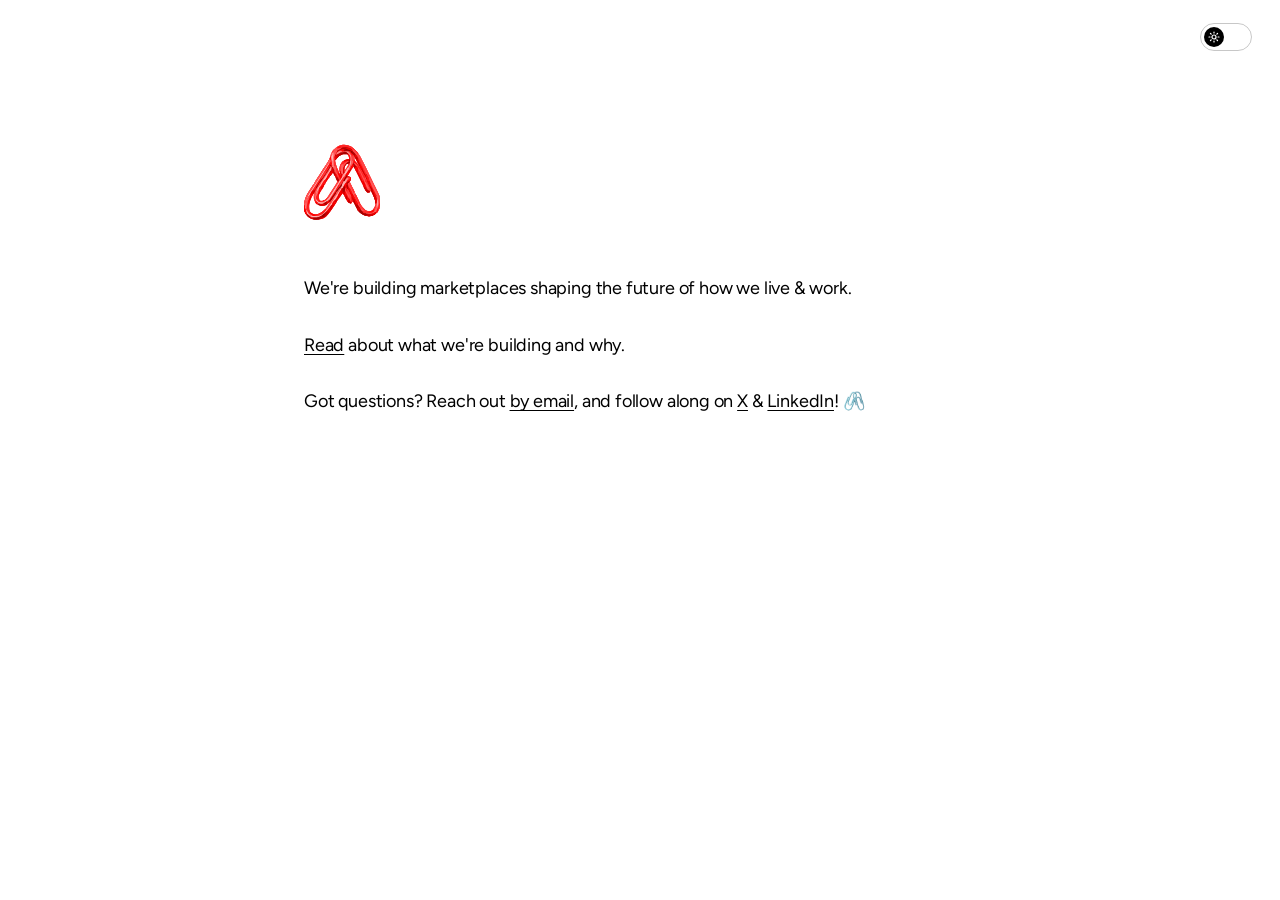
==== commit 1ae2678c: "Update index.html" ====
--- a/index.html
+++ b/index.html
@@ -34,7 +34,7 @@
     <p class="mark"><svg class="clip" xmlns="http://www.w3.org/2000/svg" viewBox="0 0 160 160" role="img" aria-label="Linked paperclips"><path d="M0 0 C3.6 2.76 6.85 5.74 10 9 C10.69 9.7 10.69 9.7 11.4 10.41 C16.36 15.77 19.42 22.02 22.69 28.5 C23.31 29.71 23.93 30.92 24.55 32.14 C29.21 41.29 33.68 50.53 38.06 59.82 C40.29 64.53 42.57 69.22 44.88 73.9 C45.89 75.98 46.91 78.06 47.93 80.14 C48.59 81.48 49.25 82.82 49.92 84.16 C60.81 106.13 60.81 106.13 60.62 117.5 C60.62 118.22 60.61 118.94 60.6 119.68 C60.25 128.31 56.88 135.67 50.56 141.62 C44.62 146.01 38.85 146.38 31.71 145.54 C25.01 144.21 20.54 141.06 16 136 C15.54 135.61 15.09 135.22 14.62 134.81 C12.16 132.06 10.62 128.82 8.94 125.56 C8.59 124.89 8.23 124.23 7.87 123.54 C6.22 120.37 4.58 117.2 3 114 C1.68 115.65 0.36 117.3 -1 119 C-4.39 118.52 -6.43 117.73 -8.56 114.99 C-12.06 109.19 -15.07 103.1 -18 97 C-20.93 100.56 -23.55 104.22 -26.08 108.08 C-26.86 109.25 -27.63 110.42 -28.41 111.6 C-29.61 113.42 -30.8 115.24 -32 117.06 C-53.42 149.64 -53.42 149.64 -69 153 C-77.51 153.86 -84.06 152.69 -90.97 147.53 C-96.74 142.35 -99.43 136.41 -100.41 128.77 C-101.14 111.75 -93.01 98.19 -83.67 84.6 C-81.88 82.05 -81.88 82.05 -81 79 C-80.34 79 -79.68 79 -79 79 C-78.74 78.28 -78.47 77.57 -78.2 76.83 C-76.96 73.9 -75.48 71.42 -73.76 68.75 C-73.11 67.74 -72.46 66.73 -71.79 65.69 C-71.1 64.61 -70.4 63.54 -69.69 62.44 C-68.98 61.33 -68.27 60.23 -67.53 59.09 C-64.1 53.76 -60.64 48.45 -57.16 43.15 C-56.57 42.26 -55.98 41.36 -55.38 40.44 C-54.28 38.78 -53.18 37.12 -52.07 35.46 C-48.21 29.58 -45.38 24.03 -43.75 17.12 C-41.06 8.04 -35.42 2.68 -27.33 -1.91 C-18.52 -6.04 -8.25 -4.86 0 0 Z M-28 20 C-28.7 20.55 -29.4 21.09 -30.12 21.66 C-33.1 24.39 -34.81 26.56 -35.34 30.63 C-34.28 42.09 -27.98 52.82 -23 63 C-21.68 60.01 -21.68 60.01 -22.94 57 C-24.8 50.99 -25.09 44.05 -22.81 38.12 C-19.6 32.59 -15.92 29.42 -10 27 C-6.62 26.31 -6.62 26.31 -4 26 C-4.27 22.45 -4.61 19.69 -6.38 16.56 C-13.79 12.15 -21.87 14.76 -28 20 Z M5 19 C6 21 6 21 6 21 Z M6 21 C5.42 25.08 4.99 28.57 7.45 32.05 C9.24 33.8 11.07 35.41 13 37 C14.01 37.99 15.01 38.99 16 40 C14.61 35.37 12.7 31.35 10.38 27.12 C9.74 25.97 9.11 24.82 8.46 23.63 C7.98 22.76 7.5 21.9 7 21 C6.67 21 6.34 21 6 21 Z M-12.75 38.44 C-15.81 42.34 -15.48 46.25 -15 51 C-12.36 48.6 -10.64 45.99 -8.81 42.94 C-8.28 42.06 -7.75 41.18 -7.21 40.28 C-5.84 38.14 -5.84 38.14 -6 36 C-10.11 35.56 -10.11 35.56 -12.75 38.44 Z M16 40 C17 42 17 42 17 42 Z M3 41 C2.39 42.11 1.77 43.22 1.14 44.36 C0.32 45.82 -0.5 47.29 -1.31 48.75 C-1.72 49.48 -2.12 50.21 -2.54 50.96 C-4.51 54.48 -6.45 57.86 -9 61 C-8.67 61.66 -8.34 62.32 -8 63 C-5.47 63.66 -5.47 63.66 -3 64 C-2.38 65.75 -2.38 65.75 -2 68 C-2.33 68.62 -2.66 69.24 -3 69.88 C-4.47 73.01 -3.84 74.62 -3 78 C-1.53 81.4 0.17 84.66 1.88 87.94 C2.88 89.9 3.88 91.86 4.88 93.82 C5.39 94.83 5.91 95.84 6.44 96.88 C8 99.99 9.49 103.13 10.96 106.28 C11.44 107.3 11.92 108.32 12.41 109.37 C13.32 111.32 14.22 113.28 15.12 115.23 C18.72 122.93 22.81 130.14 30 135 C34.06 136.35 37.76 136.66 42 136 C44.98 133.94 44.98 133.94 47 131 C47.87 129.92 47.87 129.92 48.75 128.81 C51.91 121.71 51.39 114.26 49 107 C46.73 101.16 43.84 95.58 41 90 C40.69 90.64 40.38 91.28 40.06 91.94 C39 94 39 94 38 95 C35.75 95.56 35.75 95.56 33 95 C27.95 88.45 24.69 80.55 21.05 73.14 C16.84 64.57 12.59 56.01 8.12 47.56 C7.57 46.51 7.02 45.46 6.45 44.38 C5.22 41.89 5.22 41.89 3 41 Z M17 42 C18 44 18 44 18 44 Z M18 44 C19 46 19 46 19 46 Z M19 46 C20 48 20 48 20 48 Z M20 48 C21 50 21 50 21 50 Z M21 50 C22 52 22 52 22 52 Z M22 52 C23 54 23 54 23 54 Z M-40 53 C-41.46 55.23 -42.86 57.48 -44.25 59.75 C-47.77 65.46 -51.36 71.12 -55.05 76.72 C-65.44 90.76 -65.44 90.76 -70 107 C-69.08 110.17 -68.34 111.66 -66 114 C-61.01 114.68 -58.96 114.59 -54.62 111.94 C-49.66 107.12 -46.12 101.06 -42.45 95.25 C-40.88 92.81 -39.25 90.41 -37.62 88.01 C-36.5 86.32 -35.37 84.63 -34.25 82.94 C-33.42 81.74 -33.42 81.74 -32.58 80.52 C-29.58 76.09 -29.58 76.09 -29.41 70.93 C-30.2 69.48 -30.2 69.48 -31 68 C-31.46 67.08 -31.46 67.08 -31.94 66.13 C-32.96 64.11 -34.03 62.12 -35.12 60.12 C-35.5 59.44 -35.87 58.75 -36.25 58.04 C-37.16 56.36 -38.08 54.68 -39 53 C-39.33 53 -39.66 53 -40 53 Z M23 54 C24 56 24 56 24 56 Z M36 81 C37 83 37 83 37 83 Z M37 83 C38 85 38 85 38 85 Z M-11 85 C-10 87 -10 87 -10 87 Z M38 85 C39 87 39 87 39 87 Z M-10 87 C-9 89 -9 89 -9 89 Z M39 87 C40 89 40 89 40 89 Z M-9 89 C-8 91 -8 91 -8 91 Z M-78 94 C-77 96 -77 96 -77 96 Z M-79 96 C-85.76 107.14 -91.78 117.44 -90 131 C-88.7 135.62 -86.75 138.87 -82.69 141.5 C-77.4 143.65 -73.97 143.64 -68.56 141.88 C-57.96 136.74 -51.17 127.77 -45 118 C-45.49 117.01 -45.49 117.01 -46 116 C-47.05 116.9 -47.05 116.9 -48.12 117.81 C-53.51 121.91 -57.71 123.64 -64.46 123.41 C-68.74 122.72 -71.82 120.89 -75 118 C-78.93 112.42 -79.49 105.59 -78.56 98.94 C-78.38 97.97 -78.19 97 -78 96 C-78.33 96 -78.66 96 -79 96 Z M0 108 C1 110 1 110 1 110 Z M1 110 C2 112 2 112 2 112 Z " fill="#FF2323" transform="translate(100,6)"/><path d="M0 0 C3.6 2.76 6.85 5.74 10 9 C10.69 9.7 10.69 9.7 11.4 10.41 C16.36 15.77 19.42 22.02 22.69 28.5 C23.31 29.71 23.93 30.92 24.55 32.14 C29.21 41.29 33.68 50.53 38.06 59.82 C40.29 64.53 42.57 69.22 44.88 73.9 C45.89 75.98 46.91 78.06 47.93 80.14 C48.59 81.48 49.25 82.82 49.92 84.16 C60.81 106.12 60.81 106.12 60.62 117.5 C60.62 118.21 60.61 118.93 60.61 119.66 C60.34 126.43 58.44 132.76 54 138 C51.54 138.69 51.54 138.69 49 139 C48.37 139.35 47.73 139.69 47.08 140.05 C41.55 142.58 34.1 141.17 28.19 140.69 C14.35 133.36 5.89 108.36 -0.01 94.71 C-1.59 91.05 -3.21 87.54 -5.24 84.11 C-7.01 80.99 -7.42 79.5 -7 76 C-6.34 76 -5.68 76 -5 76 C-4.5 74.52 -4.5 74.52 -4 73 C-3.73 73.56 -3.47 74.11 -3.2 74.68 C-1.41 78.42 0.37 82.16 2.16 85.89 C4.65 91.07 7.12 96.24 9.56 101.43 C10.41 103.25 11.27 105.07 12.13 106.88 C13.23 109.21 14.32 111.53 15.41 113.86 C19.08 121.58 22.73 129.12 30 134 C34.08 135.36 37.73 135.62 42 135 C47.79 131.32 50.28 124.41 52 118 C53.57 107.84 52.37 99.84 47.1 90.97 C44.59 86.48 42.5 81.77 40.31 77.12 C39.37 75.15 38.43 73.17 37.49 71.2 C37.06 70.29 36.63 69.38 36.18 68.45 C35.21 66.43 34.2 64.43 33.17 62.43 C32 60 32 60 32 58 C31.01 58 30.02 58 29 58 C27.2 54.43 25.4 50.85 23.61 47.28 C23 46.06 22.39 44.85 21.78 43.64 C13.94 28.05 13.94 28.05 12.06 21.94 C9.2 14.03 2.61 6.66 -5 3 C-12.19 2.01 -19.9 1.61 -26.25 5.56 C-31.64 9.92 -34.22 15.36 -36 22 C-36.23 25.3 -36.19 28.57 -36.12 31.88 C-36.12 32.75 -36.11 33.63 -36.1 34.54 C-36.07 36.69 -36.04 38.85 -36 41 C-35.34 41 -34.68 41 -34 41 C-33.71 42.05 -33.42 43.1 -33.12 44.19 C-32.12 47.87 -32.12 47.87 -30.81 50.75 C-30 53 -30 53 -31 56 C-32.5 54.62 -32.5 54.62 -34 53 C-34 52.34 -34 51.68 -34 51 C-35.48 50.51 -35.48 50.51 -37 50 C-38.39 47.82 -38.39 47.82 -39.69 45.12 C-40.12 44.24 -40.56 43.36 -41.01 42.45 C-42 40 -42 40 -42 37 C-42.99 37 -43.98 37 -45 37 C-45.11 37.73 -45.22 38.46 -45.33 39.21 C-46.04 42.18 -47.05 44.05 -48.7 46.6 C-49.27 47.47 -49.83 48.35 -50.41 49.25 C-51.01 50.18 -51.62 51.11 -52.25 52.06 C-52.87 53.03 -53.5 54 -54.14 54.99 C-55.44 57 -56.75 59.01 -58.06 61.02 C-59.9 63.85 -61.74 66.7 -63.57 69.54 C-68.9 77.8 -74.24 86.04 -80 94 C-80.5 93.01 -80.5 93.01 -81 92 C-81.66 92 -82.32 92 -83 92 C-83.25 92.68 -83.5 93.36 -83.75 94.07 C-85.5 98.17 -87.79 101.92 -90.08 105.74 C-94.96 114.08 -96.03 121.42 -95 131 C-93.4 136.07 -91.02 139.13 -87 142.56 C-81.65 145.07 -75.72 144.89 -70 144 C-57.54 139.21 -50.09 127.74 -43.12 117 C-42.33 115.79 -41.54 114.59 -40.74 113.38 C-34.44 103.78 -28.26 94.1 -22.35 84.25 C-21.38 82.63 -20.38 81.03 -19.38 79.44 C-17.92 77.16 -17.92 77.16 -17.62 75 C-16.64 71.86 -14.37 70.2 -12 68 C-11.44 67.4 -10.89 66.8 -10.31 66.19 C-9 65 -9 65 -7 65 C-7.5 70.09 -10.02 73.5 -12.81 77.62 C-13.83 79.16 -14.84 80.69 -15.85 82.22 C-16.64 83.41 -16.64 83.41 -17.44 84.62 C-19.42 87.64 -21.34 90.7 -23.25 93.76 C-53.75 142.58 -53.75 142.58 -70 148 C-72.27 148.15 -74.54 148.22 -76.81 148.25 C-78.02 148.28 -79.22 148.3 -80.46 148.33 C-85.7 147.84 -88.89 146.09 -92.62 142.44 C-97.89 135.54 -100.65 126.64 -100 118 C-96.99 105.37 -90.97 95.22 -83.67 84.6 C-81.88 82.05 -81.88 82.05 -81 79 C-80.34 79 -79.68 79 -79 79 C-78.74 78.28 -78.47 77.57 -78.2 76.83 C-76.96 73.9 -75.48 71.42 -73.76 68.75 C-73.11 67.74 -72.46 66.73 -71.79 65.69 C-71.1 64.61 -70.4 63.54 -69.69 62.44 C-68.98 61.33 -68.27 60.23 -67.53 59.09 C-64.1 53.76 -60.64 48.45 -57.16 43.15 C-56.57 42.26 -55.98 41.36 -55.38 40.44 C-54.28 38.78 -53.18 37.12 -52.07 35.46 C-48.21 29.58 -45.38 24.03 -43.75 17.12 C-41.06 8.04 -35.42 2.68 -27.33 -1.91 C-18.52 -6.04 -8.25 -4.86 0 0 Z " fill="#FF4E4E" transform="translate(100,6)"/><path d="M0 0 C2.04 1.49 3.71 3.05 5.43 4.89 C6.07 5.48 6.7 6.07 7.36 6.67 C11.88 10.93 14.84 14.85 16.66 20.82 C18.59 26.66 21.28 32.08 24 37.58 C29.92 49.64 29.92 49.64 31.43 54.89 C32.42 54.89 33.41 54.89 34.43 54.89 C34.92 55.93 35.4 56.97 35.9 58.05 C39.39 65.52 42.93 72.96 46.62 80.33 C46.95 81 47.28 81.67 47.62 82.36 C49.01 85.15 50.41 87.86 52.05 90.52 C56.59 98.09 56.33 106.31 55.43 114.89 C54.77 115.55 54.11 116.21 53.43 116.89 C53.27 115.93 53.27 115.93 53.1 114.95 C52.11 109.54 50.8 104.89 48.43 99.89 C47.6 98.06 46.76 96.22 45.93 94.39 C45.53 93.51 45.13 92.64 44.71 91.73 C42.72 87.31 40.83 82.85 38.96 78.38 C35.53 70.27 31.72 62.45 27.56 54.69 C23.17 46.47 19.03 38.14 14.9 29.79 C11.63 23.19 11.63 23.19 8.05 16.75 C6.43 13.89 6.43 13.89 6.43 11.89 C5.79 11.62 5.15 11.35 4.5 11.08 C2.43 9.89 2.43 9.89 1.43 6.89 C-0.67 6.72 -2.77 6.56 -4.88 6.39 C-6.05 6.3 -7.22 6.21 -8.43 6.11 C-10.47 5.97 -12.52 5.89 -14.57 5.89 C-14.24 4.9 -13.91 3.91 -13.57 2.89 C-17.93 2.89 -20.41 2.97 -23.88 5.74 C-25.85 7.73 -27.74 9.76 -29.57 11.89 C-27.32 10.81 -25.27 9.69 -23.19 8.29 C-20.09 6.64 -18.06 6.49 -14.57 6.52 C-13.56 6.51 -12.55 6.5 -11.5 6.49 C-6.64 7.15 -4.21 9.05 -1.25 12.89 C1.85 18.87 1.21 25.94 -0.57 32.27 C-3.86 40.97 -9.78 48.81 -14.96 56.48 C-16.93 59.43 -18.84 62.41 -20.75 65.39 C-21.53 66.6 -22.31 67.81 -23.08 69.02 C-23.48 69.65 -23.89 70.28 -24.3 70.92 C-27.91 76.55 -31.54 82.16 -35.19 87.77 C-36.1 89.17 -37.01 90.58 -37.92 91.99 C-50.89 112.21 -50.89 112.21 -58.57 113.89 C-63.76 114.63 -63.76 114.63 -66.57 113.89 C-69.61 111.38 -71.81 108.41 -73.57 104.89 C-73.91 93.39 -65.89 84.11 -59.94 74.89 C-59.24 73.8 -58.54 72.7 -57.82 71.57 C-54.63 66.6 -51.42 61.65 -48.11 56.76 C-47.35 55.62 -47.35 55.62 -46.57 54.46 C-45.64 53.09 -44.7 51.72 -43.75 50.37 C-40.72 45.85 -39.9 42.33 -39.57 36.89 C-36.41 38.47 -35.94 41.49 -34.66 44.66 C-33.55 46.91 -32.34 48.16 -30.57 49.89 C-30.57 50.55 -30.57 51.21 -30.57 51.89 C-29.91 51.89 -29.25 51.89 -28.57 51.89 C-28.88 50.88 -29.19 49.87 -29.5 48.83 C-30.54 45.22 -31.11 41.62 -31.57 37.89 C-32.23 37.89 -32.89 37.89 -33.57 37.89 C-35.39 27.88 -35.74 18.91 -30.57 9.89 C-29.99 8.82 -29.41 7.75 -28.82 6.64 C-21.88 -1.84 -10.24 -4.43 0 0 Z M-25.57 16.89 C-26.27 17.44 -26.96 17.98 -27.68 18.55 C-30.66 21.28 -32.38 23.45 -32.91 27.52 C-31.84 38.98 -25.54 49.71 -20.57 59.89 C-19.24 56.9 -19.24 56.9 -20.5 53.89 C-22.36 47.88 -22.66 40.94 -20.38 35.02 C-17.17 29.48 -13.48 26.31 -7.57 23.89 C-4.19 23.2 -4.19 23.2 -1.57 22.89 C-1.84 19.34 -2.18 16.58 -3.94 13.45 C-11.36 9.04 -19.43 11.65 -25.57 16.89 Z M-10.32 35.33 C-13.38 39.23 -13.04 43.14 -12.57 47.89 C-9.93 45.49 -8.2 42.89 -6.38 39.83 C-5.85 38.95 -5.32 38.07 -4.77 37.17 C-3.41 35.03 -3.41 35.03 -3.57 32.89 C-7.68 32.45 -7.68 32.45 -10.32 35.33 Z M-37.57 49.89 C-39.02 52.12 -40.43 54.37 -41.82 56.64 C-45.34 62.35 -48.93 68.01 -52.62 73.61 C-63 87.65 -63 87.65 -67.57 103.89 C-66.65 107.06 -65.9 108.55 -63.57 110.89 C-58.58 111.57 -56.53 111.48 -52.19 108.83 C-47.23 104.01 -43.69 97.95 -40.01 92.14 C-38.44 89.7 -36.82 87.3 -35.19 84.9 C-34.06 83.21 -32.94 81.52 -31.82 79.83 C-30.99 78.63 -30.99 78.63 -30.15 77.41 C-27.15 72.98 -27.15 72.98 -26.98 67.82 C-27.77 66.37 -27.77 66.37 -28.57 64.89 C-29.03 63.97 -29.03 63.97 -29.5 63.02 C-30.52 61 -31.6 59.01 -32.69 57.02 C-33.06 56.33 -33.44 55.64 -33.82 54.93 C-34.73 53.25 -35.65 51.57 -36.57 49.89 C-36.9 49.89 -37.23 49.89 -37.57 49.89 Z " fill="#F40000" transform="translate(97.57,9.11)"/><path d="M0 0 C0.99 1.49 0.99 1.49 2 3 C2.83 3.12 3.65 3.25 4.5 3.38 C7 4 7 4 8.56 6.06 C9.22 10.45 7.22 13.3 5 17 C4.34 17 3.68 17 3 17 C4.74 22.93 7.44 28.34 10.12 33.88 C10.86 35.41 10.86 35.41 11.62 36.97 C13.07 39.98 14.54 42.99 16 46 C16.39 46.8 16.77 47.6 17.17 48.42 C21.6 57.61 26.3 66.52 32 75 C32.61 75.92 33.23 76.85 33.86 77.8 C37.77 81.82 43.1 81.17 48.44 81.25 C53.78 81.23 57.36 80.59 62 78 C61.94 79.75 61.94 79.75 61 82 C55.37 86.1 49.85 87.58 42.89 86.75 C35.33 85.12 28.16 80.78 23 75 C22.29 73.35 21.64 71.68 21 70 C19.68 67.36 18.28 64.78 16.88 62.19 C16.5 61.49 16.13 60.8 15.75 60.09 C14.83 58.39 13.92 56.7 13 55 C11.68 56.65 10.36 58.3 9 60 C5.61 59.52 3.57 58.73 1.44 55.99 C-2.06 50.19 -5.07 44.1 -8 38 C-10.93 41.56 -13.55 45.22 -16.08 49.08 C-16.86 50.25 -17.63 51.42 -18.41 52.6 C-19.61 54.42 -20.8 56.24 -22 58.06 C-43.42 90.64 -43.42 90.64 -59 94 C-67.51 94.86 -74.06 93.69 -80.97 88.53 C-86.36 83.68 -89.58 77.62 -90.24 70.36 C-90.25 68.24 -90.14 66.12 -90 64 C-89.67 64 -89.34 64 -89 64 C-88.84 64.77 -88.68 65.55 -88.52 66.34 C-86.8 74.02 -84.81 80.52 -78.88 85.94 C-72.71 89.43 -64.17 88.94 -57.43 87.42 C-40.6 80.79 -31.15 61.48 -22.19 46.92 C-17.73 39.71 -13.1 32.62 -8.36 25.6 C-7.72 24.65 -7.09 23.71 -6.43 22.74 C-5.16 20.86 -3.89 18.98 -2.61 17.11 C-2.03 16.24 -1.44 15.38 -0.84 14.49 C-0.06 13.34 -0.06 13.34 0.74 12.16 C1.96 10.07 2.56 8.36 3 6 C0.44 7.94 -1.75 9.67 -3.69 12.25 C-4.12 12.83 -4.55 13.4 -5 14 C-5.66 14 -6.32 14 -7 14 C-7.08 14.7 -7.17 15.4 -7.25 16.12 C-8.43 20.63 -10.77 23.88 -14.2 27 C-18.3 31.04 -21.06 36.13 -24.06 41 C-25.28 42.96 -26.5 44.92 -27.72 46.88 C-28.26 47.74 -28.79 48.6 -29.34 49.49 C-31.08 52.13 -32.99 54.56 -35 57 C-35.99 56.67 -36.98 56.34 -38 56 C-37.57 55.51 -37.15 55.02 -36.71 54.52 C-29.26 45.61 -23.23 35.77 -17 26 C-15.4 23.5 -13.79 21 -12.19 18.5 C-11.49 17.41 -10.8 16.33 -10.08 15.21 C-6.77 10.1 -3.39 5.05 0 0 Z M-1 26 C0 28 0 28 0 28 Z M0 28 C1 30 1 30 1 30 Z M1 30 C2 32 2 32 2 32 Z M10 49 C11 51 11 51 11 51 Z M11 51 C12 53 12 53 12 53 Z " fill="#EC0000" transform="translate(90,65)"/><path d="M0 0 C2.48 2.25 3.95 4.48 5.5 7.45 C5.97 8.34 6.44 9.24 6.92 10.17 C7.42 11.14 7.92 12.12 8.44 13.12 C8.97 14.15 9.5 15.17 10.04 16.23 C14.8 25.48 19.31 34.84 23.77 44.23 C26.12 49.19 28.53 54.12 30.95 59.05 C31.97 61.13 32.98 63.2 34 65.28 C34.66 66.61 35.31 67.94 35.97 69.28 C46.81 91.12 46.81 91.12 46.62 102.5 C46.62 103.21 46.61 103.93 46.61 104.66 C46.34 111.43 44.44 117.76 40 123 C37.54 123.69 37.54 123.69 35 124 C34.37 124.35 33.73 124.69 33.08 125.05 C27.55 127.58 20.1 126.17 14.19 125.69 C0.35 118.36 -8.11 93.36 -14.01 79.71 C-15.59 76.05 -17.21 72.54 -19.24 69.11 C-21.01 65.99 -21.42 64.5 -21 61 C-20.34 61 -19.68 61 -19 61 C-18.67 60.01 -18.34 59.02 -18 58 C-17.73 58.56 -17.47 59.11 -17.2 59.68 C-15.41 63.42 -13.63 67.16 -11.84 70.89 C-9.35 76.07 -6.88 81.24 -4.44 86.43 C-3.59 88.25 -2.73 90.07 -1.87 91.88 C-0.77 94.21 0.32 96.53 1.41 98.86 C5.08 106.58 8.73 114.12 16 119 C20.08 120.36 23.73 120.62 28 120 C33.74 116.34 36.26 109.36 38 103 C38.38 98.3 38.31 93.71 38 89 C38.66 88.67 39.32 88.34 40 88 C40 84.4 39.01 82.61 37.43 79.38 C36.87 78.23 36.31 77.08 35.73 75.9 C35.11 74.64 34.49 73.38 33.88 72.12 C33.24 70.83 32.61 69.53 31.97 68.23 C30.99 66.21 30 64.19 29.01 62.17 C26.73 57.51 24.47 52.84 22.23 48.16 C16.4 35.97 10.5 23.85 4 12 C0 4.62 0 4.62 0 0 Z " fill="#FF4444" transform="translate(114,21)"/><path d="M0 0 C2.04 1.49 3.71 3.05 5.43 4.89 C6.07 5.48 6.7 6.07 7.36 6.67 C11.88 10.93 14.84 14.85 16.66 20.82 C18.59 26.66 21.28 32.08 24 37.58 C29.92 49.64 29.92 49.64 31.43 54.89 C32.42 54.89 33.41 54.89 34.43 54.89 C34.92 55.93 35.4 56.97 35.9 58.05 C39.39 65.52 42.93 72.96 46.62 80.33 C46.95 81 47.28 81.67 47.62 82.36 C49.01 85.15 50.41 87.86 52.05 90.52 C56.59 98.09 56.33 106.31 55.43 114.89 C54.77 115.55 54.11 116.21 53.43 116.89 C53.27 115.93 53.27 115.93 53.1 114.95 C52.11 109.54 50.8 104.89 48.43 99.89 C47.6 98.06 46.76 96.22 45.93 94.39 C45.53 93.51 45.13 92.64 44.71 91.73 C42.72 87.31 40.83 82.85 38.96 78.38 C35.53 70.27 31.72 62.45 27.56 54.69 C23.17 46.47 19.03 38.14 14.9 29.79 C11.63 23.19 11.63 23.19 8.05 16.75 C6.43 13.89 6.43 13.89 6.43 11.89 C5.79 11.62 5.15 11.35 4.5 11.08 C2.43 9.89 2.43 9.89 1.43 6.89 C-0.67 6.72 -2.77 6.56 -4.88 6.39 C-6.05 6.3 -7.22 6.21 -8.43 6.11 C-10.47 5.97 -12.52 5.89 -14.57 5.89 C-14.24 4.9 -13.91 3.91 -13.57 2.89 C-17.93 2.89 -20.41 2.97 -23.88 5.74 C-25.85 7.73 -27.74 9.76 -29.57 11.89 C-27.32 10.81 -25.27 9.69 -23.19 8.29 C-20.09 6.64 -18.06 6.49 -14.57 6.52 C-13.56 6.51 -12.55 6.5 -11.5 6.49 C-8.15 6.95 -6.23 7.81 -3.57 9.89 C-3.57 10.88 -3.57 11.87 -3.57 12.89 C-4.94 12.8 -4.94 12.8 -6.35 12.71 C-15.71 12.33 -15.71 12.33 -23.89 16.31 C-26.27 18.55 -28.36 20.94 -30.34 23.54 C-30.74 23.98 -31.15 24.43 -31.57 24.89 C-32.23 24.89 -32.89 24.89 -33.57 24.89 C-34 16.6 -31.85 10.46 -26.57 3.89 C-20.05 -2.67 -8.33 -3.6 0 0 Z " fill="#D80000" transform="translate(97.57,9.11)"/><path d="M0 0 C0.33 0 0.66 0 1 0 C1.72 5.99 -0.54 9.1 -3.81 13.81 C-4.84 15.34 -5.86 16.87 -6.88 18.39 C-7.41 19.17 -7.93 19.94 -8.47 20.73 C-10.76 24.12 -12.97 27.56 -15.19 31 C-16.09 32.4 -17 33.8 -17.91 35.2 C-23.71 44.2 -29.49 53.22 -35.25 62.25 C-36.71 64.55 -38.19 66.84 -39.66 69.14 C-46.53 79.99 -50.75 88.82 -49 102 C-47.38 107.07 -45.03 110.12 -41 113.56 C-35.65 116.07 -29.72 115.89 -24 115 C-11.54 110.21 -4.09 98.74 2.88 88 C3.67 86.79 4.46 85.59 5.26 84.38 C11.56 74.78 17.74 65.1 23.65 55.25 C24.62 53.63 25.62 52.03 26.62 50.44 C28.08 48.16 28.08 48.16 28.38 46 C29.36 42.86 31.63 41.2 34 39 C34.56 38.4 35.11 37.8 35.69 37.19 C37 36 37 36 39 36 C38.5 41.09 35.98 44.5 33.19 48.62 C32.17 50.16 31.16 51.69 30.15 53.22 C29.62 54.01 29.1 54.8 28.56 55.62 C26.58 58.64 24.66 61.7 22.75 64.76 C-7.75 113.58 -7.75 113.58 -24 119 C-26.27 119.15 -28.54 119.22 -30.81 119.25 C-32.02 119.28 -33.22 119.3 -34.46 119.33 C-39.81 118.83 -42.96 117.07 -46.69 113.25 C-52.56 105 -52.89 98.07 -52 88 C-49.06 73.1 -38.82 60.02 -30.63 47.55 C-26.66 41.51 -22.77 35.41 -18.88 29.31 C-17.53 27.21 -16.18 25.1 -14.83 22.99 C-12.97 20.07 -11.1 17.16 -9.24 14.24 C-7.68 11.8 -6.12 9.37 -4.56 6.94 C-4.11 6.22 -3.65 5.51 -3.19 4.77 C-2.15 3.16 -1.08 1.58 0 0 Z " fill="#FFB0B0" transform="translate(54,35)"/><path d="M0 0 C-0.99 1.32 -1.98 2.64 -3 4 C-2.13 3.79 -2.13 3.79 -1.24 3.57 C4.95 2.4 4.95 2.4 7.86 4.06 C12.13 8.13 13.74 12.41 14.34 18.3 C14.36 20.01 14.36 20.01 14.38 21.75 C14.4 22.88 14.43 24.01 14.46 25.17 C13.41 33.9 8.92 41.31 4.38 48.69 C3.59 49.99 3.59 49.99 2.78 51.31 C-1.2 57.81 -5.36 64.18 -9.64 70.49 C-11.98 73.96 -14.25 77.47 -16.5 81 C-36.35 111.97 -36.35 111.97 -46 115 C-51.23 115.63 -54.61 114.93 -59 112 C-62.59 108.31 -63.31 105.24 -63.5 100.25 C-62.88 84.48 -50.68 70.38 -42.31 57.62 C-41.57 56.49 -40.83 55.36 -40.09 54.22 C-32.59 42.76 -32.59 42.76 -29 38 C-28.67 38 -28.34 38 -28 38 C-28.43 43.57 -29.97 47.13 -33.19 51.56 C-34.1 52.87 -35 54.18 -35.9 55.48 C-36.4 56.2 -36.89 56.91 -37.4 57.64 C-40.45 62.13 -43.34 66.73 -46.25 71.31 C-46.83 72.22 -47.41 73.13 -48 74.06 C-50.8 78.47 -53.57 82.9 -56.3 87.36 C-57.01 88.52 -57.01 88.52 -57.73 89.7 C-60.21 94.19 -61.63 97.83 -61 103 C-59.23 106.06 -57.49 108.51 -55 111 C-49.4 111.47 -45.75 111.26 -41 108 C-34.99 102.01 -30.37 95.33 -25.94 88.12 C-24.78 86.27 -23.62 84.42 -22.46 82.57 C-21.61 81.2 -21.61 81.2 -20.74 79.8 C-16.39 72.81 -11.99 65.86 -7.25 59.12 C-4.69 55.48 -2.27 51.83 0 48 C0.64 47 1.28 46.01 1.94 44.98 C8.03 35.43 12.88 26.72 11 15 C9.74 11.97 8.26 9.38 6 7 C0.1 5.03 -6.28 4.79 -12.01 7.34 C-14.43 8.8 -16.74 10.32 -19 12 C-17.62 8.9 -16.01 6.72 -13.62 4.31 C-13.04 3.71 -12.45 3.11 -11.85 2.49 C-8.23 -0.43 -4.51 -0.1 0 0 Z " fill="#FFAFAF" transform="translate(86,11)"/><path d="M0 0 C0.66 0.99 1.32 1.98 2 3 C2.83 3.12 3.65 3.25 4.5 3.38 C7 4 7 4 8.56 6.06 C9.22 10.45 7.22 13.3 5 17 C4.34 17 3.68 17 3 17 C4.74 22.93 7.44 28.34 10.12 33.88 C10.62 34.9 11.11 35.92 11.62 36.97 C13.07 39.98 14.54 42.99 16 46 C16.39 46.8 16.77 47.6 17.17 48.42 C21.6 57.61 26.3 66.52 32 75 C32.61 75.92 33.23 76.85 33.86 77.8 C37.77 81.82 43.1 81.17 48.44 81.25 C53.78 81.23 57.36 80.59 62 78 C61.94 79.75 61.94 79.75 61 82 C55.37 86.1 49.85 87.58 42.89 86.75 C35.33 85.12 28.16 80.78 23 75 C22.3 73.35 21.64 71.68 21 70 C19.45 66.95 17.81 63.95 16.19 60.94 C12.82 54.63 9.76 48.36 7.16 41.7 C5.89 38.74 4.36 36.04 2.75 33.25 C0.15 28.61 -0.82 25.3 -1 20 C-1.08 18.93 -1.17 17.86 -1.25 16.75 C-0.96 13.53 -0.03 12.44 2 10 C2.71 7.85 2.71 7.85 3 6 C0.44 7.94 -1.75 9.67 -3.69 12.25 C-4.12 12.83 -4.55 13.4 -5 14 C-5.66 14 -6.32 14 -7 14 C-7.08 14.7 -7.17 15.4 -7.25 16.12 C-8.43 20.63 -10.77 23.88 -14.2 27 C-18.3 31.04 -21.06 36.13 -24.06 41 C-25.28 42.96 -26.5 44.92 -27.72 46.88 C-28.26 47.74 -28.79 48.6 -29.34 49.49 C-31.08 52.13 -32.99 54.56 -35 57 C-35.99 56.67 -36.98 56.34 -38 56 C-37.36 55.27 -37.36 55.27 -36.71 54.52 C-29.26 45.61 -23.23 35.77 -17 26 C-15.4 23.5 -13.79 21 -12.19 18.5 C-11.14 16.87 -11.14 16.87 -10.08 15.21 C-6.77 10.1 -3.39 5.05 0 0 Z " fill="#BA0000" transform="translate(90,65)"/><path d="M0 0 C4.4 5.75 4.5 9.82 4 17 C2.02 28.48 -6.61 38.56 -13 48 C-14.13 49.69 -15.25 51.37 -16.38 53.06 C-17.69 55.03 -17.69 55.03 -19 57 C-22.82 53.58 -25.31 49.92 -26.5 44.88 C-27.14 42.46 -28.49 40.97 -30 39 C-30 38.34 -30 37.68 -30 37 C-29.34 37 -28.68 37 -28 37 C-27.67 38.32 -27.34 39.64 -27 41 C-26.34 41 -25.68 41 -25 41 C-25.31 39.99 -25.62 38.98 -25.94 37.94 C-26.98 34.33 -27.54 30.73 -28 27 C-28.66 27 -29.32 27 -30 27 C-31.15 20.66 -31.1 14.43 -31 8 C-30.67 8 -30.34 8 -30 8 C-29.72 9.71 -29.72 9.71 -29.44 11.45 C-27.16 24.29 -22.79 35.35 -17 47 C-17.32 45.79 -17.65 44.59 -17.98 43.35 C-19.95 35.46 -20.02 28.18 -16 21 C-13 16.22 -9.24 13.84 -4 12 C-0.5 11.75 -0.5 11.75 2 12 C1.66 10.95 1.66 10.95 1.31 9.88 C1.02 8.97 0.73 8.06 0.44 7.12 C0.15 6.22 -0.14 5.32 -0.44 4.38 C-1 2 -1 2 0 0 Z M-6.75 24.44 C-9.81 28.34 -9.48 32.25 -9 37 C-6.36 34.6 -4.64 31.99 -2.81 28.94 C-2.28 28.06 -1.75 27.18 -1.21 26.28 C0.16 24.14 0.16 24.14 0 22 C-4.11 21.56 -4.11 21.56 -6.75 24.44 Z " fill="#E60000" transform="translate(94,20)"/><path d="M0 0 C4.43 0 6.77 1.27 9.81 4.31 C13.46 8.71 13.64 12.39 13.34 17.97 C14.21 21.98 16.18 23.36 19.12 26.07 C22.29 29.33 24.22 33.19 26.31 37.19 C26.74 37.98 27.17 38.77 27.61 39.59 C29.13 42.42 30.63 45.25 32.04 48.13 C32.97 50.09 32.97 50.09 34.5 51.94 C36.16 54.22 36.96 56.37 38 59 C39.5 62.26 41.03 65.5 42.56 68.75 C44 72 44 72 45.06 75.35 C45.7 78.14 45.7 78.14 48 79 C47.67 80.98 47.34 82.96 47 85 C43.03 83.34 41.54 81.51 39.88 77.69 C39.25 76.13 38.62 74.56 38 73 C37.42 71.87 36.84 70.73 36.25 69.56 C35 67 35 67 35 65 C34.01 65 33.02 65 32 65 C32 64.34 32 63.68 32 63 C31.34 63 30.68 63 30 63 C28.53 59.84 27.08 56.67 25.62 53.5 C25.01 52.17 25.01 52.17 24.38 50.81 C22.54 46.79 20.87 42.95 19.9 38.62 C19.04 35.17 18.18 33.25 16 30.5 C15.48 29.83 14.97 29.16 14.44 28.47 C13.96 27.98 13.49 27.5 13 27 C12.34 27 11.68 27 11 27 C10.34 27.99 9.68 28.98 9 30 C8.34 30.99 7.68 31.98 7 33 C6.34 33 5.68 33 5 33 C4.34 34.98 3.68 36.96 3 39 C2.34 39 1.68 39 1 39 C1.27 38.36 1.54 37.72 1.81 37.06 C2.2 36.05 2.6 35.04 3 34 C3.26 33.39 3.53 32.78 3.8 32.16 C6.83 24.46 7.87 14.69 4.69 6.88 C3.25 4.43 1.82 2.17 0 0 Z " fill="#FF5555" transform="translate(93,15)"/><path d="M0 0 C0.33 0 0.66 0 1 0 C1.2 1.54 1.2 1.54 1.4 3.11 C1.58 4.47 1.76 5.83 1.94 7.19 C2.07 8.2 2.07 8.2 2.2 9.23 C2.68 12.85 3.23 16.43 4 20 C3.34 19.67 2.68 19.34 2 19 C2 18.01 2 17.02 2 16 C1.01 16 0.02 16 -1 16 C-1.11 16.73 -1.22 17.46 -1.33 18.21 C-2.04 21.18 -3.05 23.05 -4.7 25.6 C-5.27 26.47 -5.83 27.35 -6.41 28.25 C-7.01 29.18 -7.62 30.11 -8.25 31.06 C-8.87 32.03 -9.5 33 -10.14 33.99 C-11.44 36 -12.75 38.01 -14.06 40.02 C-15.9 42.85 -17.74 45.7 -19.57 48.54 C-24.9 56.8 -30.24 65.04 -36 73 C-36.66 72.01 -37.32 71.02 -38 70 C-30.88 58.67 -23.69 47.38 -16.4 36.15 C-13.43 31.59 -10.48 27.01 -7.53 22.44 C-7.09 21.77 -6.66 21.1 -6.21 20.41 C-5.83 19.83 -5.45 19.24 -5.06 18.63 C-4.05 17.08 -3.03 15.54 -2 14 C-2 12.68 -2 11.36 -2 10 C-12.49 25.97 -22.89 41.99 -33.15 58.1 C-34.94 60.9 -36.73 63.69 -38.53 66.47 C-39.6 68.15 -40.68 69.82 -41.75 71.5 C-42.23 72.23 -42.7 72.97 -43.2 73.73 C-50.18 84.67 -53.19 95.06 -54 108 C-54.33 108 -54.66 108 -55 108 C-57.64 95.43 -52.81 83.51 -46 73 C-43.91 69.85 -41.81 66.71 -39.67 63.6 C-37.88 61.05 -37.88 61.05 -37 58 C-36.34 58 -35.68 58 -35 58 C-34.74 57.28 -34.47 56.57 -34.2 55.83 C-32.96 52.9 -31.48 50.42 -29.76 47.75 C-29.11 46.74 -28.46 45.73 -27.79 44.69 C-27.1 43.61 -26.4 42.54 -25.69 41.44 C-24.98 40.33 -24.26 39.23 -23.53 38.09 C-20.11 32.77 -16.66 27.47 -13.19 22.19 C-12.61 21.3 -12.03 20.41 -11.43 19.49 C-10.34 17.84 -9.25 16.19 -8.16 14.55 C-5.07 9.84 -2.43 5.09 0 0 Z " fill="#FF2020" transform="translate(56,27)"/><path d="M0 0 C2 3.49 2.08 5.87 1.68 9.9 C2.15 13.01 4 14.62 6 17 C10.13 23.89 14.23 31.76 14 40 C12.53 42.31 12.53 42.31 11 44 C7.61 43.52 5.57 42.73 3.44 39.99 C-0.06 34.19 -3.07 28.1 -6 22 C-7.32 22.33 -8.64 22.66 -10 23 C-10.62 16.01 -9.1 12.58 -5 7 C-4.52 6.32 -4.05 5.64 -3.55 4.94 C-2.39 3.28 -1.2 1.64 0 0 Z " fill="#FF0A0A" transform="translate(88,81)"/><path d="M0 0 C0 4.04 -1.96 6.24 -4.19 9.44 C-5.11 10.78 -6.02 12.13 -6.94 13.48 C-7.44 14.21 -7.93 14.93 -8.44 15.68 C-10.65 18.97 -12.8 22.31 -14.95 25.65 C-35.73 57.91 -35.73 57.91 -48 62 C-54.09 62.91 -59.98 63.06 -65.5 60.06 C-70.8 56.02 -73.52 51.31 -74.48 44.73 C-74.84 36.05 -73.39 26.82 -67.33 20.17 C-66.89 19.78 -66.45 19.4 -66 19 C-66.44 22.5 -67.16 25.47 -68.56 28.69 C-71.23 35.55 -71.03 43.44 -68.12 50.21 C-65.46 54.45 -61.71 57.43 -57 59 C-49 59.62 -43.28 56.79 -37.12 52 C-30.31 45.57 -25.17 37.33 -21 29 C-20.34 29 -19.68 29 -19 29 C-18.89 28.43 -18.78 27.86 -18.66 27.27 C-17.92 24.72 -16.84 22.87 -15.42 20.63 C-14.9 19.81 -14.38 18.99 -13.84 18.14 C-13.3 17.29 -12.75 16.44 -12.19 15.56 C-11.65 14.72 -11.12 13.87 -10.57 13 C-3.36 1.68 -3.36 1.68 0 0 Z " fill="#FF2A2A" transform="translate(78,89)"/><path d="M0 0 C5.89 4.42 9.17 8.49 10.88 15.74 C11.92 20.07 13.64 23.84 15.62 27.81 C19 34.61 19 34.61 19 38 C19.66 38 20.32 38 21 38 C21 38.66 21 39.32 21 40 C21.99 40 22.98 40 24 40 C28.88 49.59 28.88 49.59 30.62 54 C31.79 57.24 31.79 57.24 35 59 C34.67 59.99 34.34 60.98 34 62 C31.75 62.31 31.75 62.31 29 62 C25.56 58.34 23.41 54.17 21.25 49.69 C20.55 48.25 19.84 46.81 19.14 45.38 C18.78 44.65 18.43 43.92 18.06 43.16 C16.74 40.47 15.39 37.8 14.04 35.12 C9.47 26.07 5.12 16.9 0.81 7.72 C0.22 6.47 -0.38 5.23 -1 4 C-0.56 1.88 -0.56 1.88 0 0 Z " fill="#E50000" transform="translate(104,40)"/><path d="M0 0 C0.66 0.66 1.32 1.32 2 2 C1.01 2.5 1.01 2.5 0 3 C1.22 3.37 2.43 3.74 3.69 4.12 C8.25 5.8 10.21 8.08 13 12 C12.01 12 11.02 12 10 12 C9.7 11.03 9.7 11.03 9.4 10.05 C8.12 7.67 8.12 7.67 5.07 7.39 C3.91 7.34 2.75 7.3 1.56 7.25 C0.41 7.19 -0.74 7.14 -1.93 7.08 C-3.96 7.03 -5.98 7 -8 7 C-7.67 6.01 -7.34 5.02 -7 4 C-11.36 4 -13.85 4.08 -17.31 6.85 C-19.28 8.84 -21.18 10.87 -23 13 C-20.75 11.92 -18.7 10.8 -16.62 9.4 C-13.53 7.75 -11.49 7.6 -8 7.62 C-6.99 7.62 -5.98 7.61 -4.94 7.6 C-1.58 8.06 0.34 8.92 3 11 C3 11.99 3 12.98 3 14 C1.62 13.91 1.62 13.91 0.22 13.82 C-9.15 13.44 -9.15 13.44 -17.32 17.42 C-19.7 19.66 -21.79 22.05 -23.77 24.64 C-24.18 25.09 -24.58 25.54 -25 26 C-25.66 26 -26.32 26 -27 26 C-27.44 17.71 -25.28 11.57 -20 5 C-14.13 -0.4 -7.77 -1.14 0 0 Z " fill="#AA0000" transform="translate(91,8)"/><path d="M0 0 C0.99 0 1.98 0 3 0 C3 0.99 3 1.98 3 3 C2.34 3 1.68 3 1 3 C0.72 3.74 0.45 4.47 0.17 5.23 C-0.92 7.81 -2.12 9.94 -3.65 12.27 C-4.18 13.06 -4.7 13.86 -5.24 14.69 C-5.8 15.53 -6.36 16.38 -6.94 17.25 C-8.12 19.05 -9.3 20.85 -10.48 22.65 C-11.65 24.43 -12.83 26.22 -14 28 C-19.96 37.06 -25.8 46.12 -31.09 55.59 C-32.42 57.96 -33.77 60.3 -35.16 62.63 C-42.26 74.53 -46.11 85.04 -43 99 C-46.22 96.86 -46.76 95.83 -47.64 92.18 C-48.9 84.49 -48.21 78.37 -45.01 71.28 C-43.85 68.82 -43.85 68.82 -43 65.31 C-41.82 61.41 -40.12 58.47 -38 55 C-36.68 55 -35.36 55 -34 55 C-32.55 53.57 -32.55 53.57 -31.44 51.55 C-30.98 50.79 -30.52 50.04 -30.04 49.26 C-29.55 48.43 -29.07 47.6 -28.56 46.75 C-27.5 45 -26.43 43.26 -25.36 41.51 C-24.81 40.6 -24.26 39.7 -23.69 38.76 C-20.96 34.31 -18.11 29.94 -15.25 25.56 C-14.71 24.73 -14.16 23.89 -13.6 23.03 C-11.24 19.4 -8.87 15.79 -6.44 12.21 C-5.72 11.15 -4.99 10.09 -4.25 9 C-3.64 8.11 -3.02 7.23 -2.39 6.31 C-1.09 4.15 -0.43 2.47 0 0 Z " fill="#F60000" transform="translate(55,43)"/><path d="M0 0 C4.43 0 6.77 1.27 9.81 4.31 C13.46 8.71 13.64 12.39 13.34 17.97 C14.21 21.98 16.18 23.36 19.12 26.07 C22.29 29.33 24.22 33.19 26.31 37.19 C26.74 37.98 27.17 38.77 27.61 39.59 C29.13 42.41 30.63 45.24 32.03 48.11 C33.14 50.27 34.5 52.1 36 54 C35.34 55.32 34.68 56.64 34 58 C33.73 57.48 33.46 56.95 33.18 56.41 C25.22 39.56 25.22 39.56 14 25 C11.35 27.58 9.06 29.92 7 33 C6.34 33 5.68 33 5 33 C4.34 34.98 3.68 36.96 3 39 C2.34 39 1.68 39 1 39 C1.27 38.36 1.54 37.72 1.81 37.06 C2.2 36.05 2.6 35.04 3 34 C3.26 33.39 3.53 32.78 3.8 32.16 C6.83 24.46 7.87 14.69 4.69 6.88 C3.25 4.43 1.82 2.17 0 0 Z " fill="#FF3D3D" transform="translate(93,15)"/><path d="M0 0 C0.33 0 0.66 0 1 0 C1.16 0.77 1.32 1.55 1.48 2.34 C3.2 10.02 5.19 16.52 11.12 21.94 C17.29 25.43 26.02 25.05 32.71 23.28 C37.52 21.24 41.07 18.39 45 15 C47.75 13.75 47.75 13.75 50 13 C50.66 12.67 51.32 12.34 52 12 C51.38 17.63 48.64 19.62 44.49 23.13 C36.86 28.86 29.44 30.89 20 30 C13.32 28.25 8.08 24.54 4 19 C0.45 12.65 -0.46 7.2 0 0 Z " fill="#C60000" transform="translate(0,129)"/><path d="M0 0 C0.66 0.33 1.32 0.66 2 1 C1.02 2.63 0.05 4.26 -0.93 5.88 C-4 11.96 -4.26 17.21 -4.12 23.88 C-4.11 25.19 -4.11 25.19 -4.1 26.54 C-4.07 28.69 -4.04 30.85 -4 33 C-3.34 33 -2.68 33 -2 33 C-1.71 34.05 -1.42 35.1 -1.12 36.19 C-0.12 39.87 -0.12 39.87 1.19 42.75 C2 45 2 45 1 48 C-0.5 46.62 -0.5 46.62 -2 45 C-2 44.34 -2 43.68 -2 43 C-2.99 42.67 -3.98 42.34 -5 42 C-9.92 33.79 -12.71 21.55 -11 12 C-7.52 2.76 -7.52 2.76 -4 1 C-4 2.65 -4 4.3 -4 6 C-2.68 4.02 -1.36 2.04 0 0 Z " fill="#FF6666" transform="translate(68,14)"/><path d="M0 0 C2.97 4.46 5.27 9.23 7.69 14 C8.47 15.52 8.47 15.52 9.28 17.06 C9.77 18.03 10.26 19 10.76 20 C11.22 20.89 11.67 21.77 12.14 22.69 C13 25 13 25 12 28 C12.88 30.53 12.88 30.53 14.32 33.26 C14.83 34.3 15.35 35.34 15.88 36.4 C16.44 37.49 16.99 38.57 17.56 39.69 C18.35 41.28 18.35 41.28 19.16 42.91 C23.14 50.8 27.46 57.97 34 64 C30.22 63.54 27.98 63.01 25.29 60.24 C16.84 48.58 10.82 35.01 5.09 21.86 C3.47 18.16 1.82 14.58 -0.25 11.1 C-2.01 7.99 -2.42 6.49 -2 3 C-1.34 3 -0.68 3 0 3 C0 2.01 0 1.02 0 0 Z " fill="#FF5858" transform="translate(95,79)"/><path d="M0 0 C0.66 0.66 1.32 1.32 2 2 C-3.29 10.59 -8.66 19.13 -14.19 27.56 C-14.9 28.67 -14.9 28.67 -15.62 29.79 C-24.6 43.38 -24.6 43.38 -32 45 C-37.19 45.74 -37.19 45.74 -40 45 C-43.04 42.49 -45.24 39.52 -47 36 C-47.21 28.96 -44.73 23.82 -41 18 C-39.51 20.97 -40.37 23.5 -40.84 26.71 C-41.01 29.1 -40.7 30.72 -40 33 C-39.51 34.83 -39.51 34.83 -39 36.69 C-38.34 39.82 -38.34 39.82 -37 41 C-31.12 41.68 -31.12 41.68 -26.02 38.89 C-22.9 36.11 -20.6 32.89 -18.38 29.38 C-17.96 28.74 -17.55 28.11 -17.13 27.45 C-15.74 25.31 -14.37 23.16 -13 21 C-12.47 20.17 -11.94 19.34 -11.39 18.48 C-5.37 9.43 -5.37 9.43 0 0 Z " fill="#FF1B1B" transform="translate(71,78)"/><path d="M0 0 C0.33 0 0.66 0 1 0 C0.57 5.57 -0.97 9.13 -4.19 13.56 C-5.1 14.87 -6 16.18 -6.9 17.48 C-7.64 18.55 -7.64 18.55 -8.4 19.64 C-11.45 24.13 -14.34 28.73 -17.25 33.31 C-17.83 34.22 -18.41 35.13 -19 36.06 C-21.8 40.47 -24.57 44.9 -27.3 49.36 C-27.77 50.13 -28.24 50.9 -28.73 51.7 C-31.22 56.21 -32.25 59.65 -32.12 64.81 C-32.11 65.79 -32.09 66.76 -32.07 67.77 C-32.05 68.51 -32.02 69.24 -32 70 C-34.62 67.38 -34.33 66.15 -34.38 62.5 C-34.03 46.61 -21.73 32.46 -13.31 19.62 C-12.57 18.49 -11.83 17.36 -11.09 16.22 C-3.59 4.76 -3.59 4.76 0 0 Z " fill="#FFB1B1" transform="translate(57,49)"/><path d="M0 0 C3 1 3 1 4.26 3.1 C4.66 4.01 5.07 4.91 5.49 5.85 C6.18 7.35 6.18 7.35 6.88 8.87 C7.35 9.93 7.83 10.98 8.31 12.06 C14.04 25.13 14.04 25.13 24 35 C28.08 36.36 31.73 36.62 36 36 C41.84 32.28 43.66 25.23 46 19 C47.37 23.1 46.06 26.04 44.81 30 C44.6 30.72 44.39 31.45 44.18 32.2 C43.23 35.26 42.35 37.63 40.14 39.98 C37.58 41.2 35.82 41.34 33 41.25 C32.15 41.23 31.31 41.22 30.44 41.2 C28.18 41.01 26.19 40.55 24 40 C21.81 40.38 21.81 40.38 20 41 C18.52 38.52 18.52 38.52 17 36 C18.65 36.33 20.3 36.66 22 37 C21 36.29 19.99 35.58 18.96 34.85 C14 30.6 11.4 24.99 8.55 19.23 C7.62 17.36 6.67 15.51 5.72 13.66 C0.76 3.89 0.76 3.89 0 0 Z " fill="#FF2525" transform="translate(106,105)"/><path d="M0 0 C2 2 2 2 2.12 4.62 C2.08 5.41 2.04 6.19 2 7 C1.34 6.34 0.68 5.68 0 5 C-10.49 20.97 -20.89 36.99 -31.15 53.1 C-32.94 55.9 -34.73 58.69 -36.53 61.47 C-37.6 63.15 -38.68 64.82 -39.75 66.5 C-40.23 67.23 -40.7 67.97 -41.2 68.73 C-48.18 79.67 -51.19 90.06 -52 103 C-52.33 103 -52.66 103 -53 103 C-55.64 90.43 -50.81 78.51 -44 68 C-41.91 64.85 -39.81 61.71 -37.67 58.6 C-35.88 56.05 -35.88 56.05 -35 53 C-34.34 53 -33.68 53 -33 53 C-32.74 52.28 -32.47 51.57 -32.2 50.83 C-30.96 47.9 -29.48 45.42 -27.76 42.75 C-27.11 41.74 -26.46 40.73 -25.79 39.68 C-24.75 38.08 -24.75 38.08 -23.69 36.44 C-22.62 34.78 -22.62 34.78 -21.53 33.1 C-19.36 29.73 -17.18 26.36 -15 23 C-14.34 21.98 -13.68 20.97 -13.01 19.92 C-3.55 5.33 -3.55 5.33 0 0 Z " fill="#FF5252" transform="translate(54,32)"/><path d="M0 0 C1.89 0.06 1.89 0.06 3.81 0.12 C3.81 0.79 3.81 1.45 3.81 2.12 C3.02 2.45 3.02 2.45 2.2 2.79 C-2.85 5.06 -5.5 7.08 -8.19 12.12 C-9.34 15.59 -9.52 18.67 -9.75 22.31 C-9.83 23.58 -9.92 24.86 -10 26.17 C-10.06 27.14 -10.13 28.12 -10.19 29.12 C-10.85 29.12 -11.51 29.12 -12.19 29.12 C-13.18 26.48 -14.17 23.84 -15.19 21.12 C-15.85 22.11 -16.51 23.11 -17.19 24.12 C-17.66 14.45 -16.77 8.61 -10.19 1.12 C-9.2 1.46 -8.21 1.78 -7.19 2.12 C-4.1 0.07 -3.48 -0.11 0 0 Z " fill="#FF4545" transform="translate(92.19,34.88)"/><path d="M0 0 C0.66 0 1.32 0 2 0 C1.36 3.51 -0.07 5.93 -2.03 8.89 C-2.65 9.84 -3.27 10.79 -3.91 11.77 C-4.58 12.77 -5.25 13.78 -5.94 14.81 C-6.62 15.85 -7.3 16.88 -8 17.94 C-10.96 22.45 -13.95 26.93 -16.97 31.39 C-29.53 49.55 -29.53 49.55 -32 71 C-30.66 74.32 -28.52 76.48 -26 79 C-26.66 79 -27.32 79 -28 79 C-28.5 79.99 -28.5 79.99 -29 81 C-33.83 75.2 -36.19 70.62 -36 63 C-34.36 51.74 -27.87 42.81 -21.7 33.55 C-19.39 30.09 -17.13 26.59 -14.87 23.09 C-13.23 20.56 -11.58 18.04 -9.93 15.52 C-8.15 12.79 -6.4 10.06 -4.7 7.3 C-3.76 5.79 -3.76 5.79 -2.81 4.25 C-2.05 2.99 -2.05 2.99 -1.27 1.7 C-0.85 1.14 -0.43 0.58 0 0 Z " fill="#FF4C4C" transform="translate(56,46)"/><path d="M0 0 C-0.99 1.32 -1.98 2.64 -3 4 C-2.13 3.79 -2.13 3.79 -1.24 3.57 C4.95 2.4 4.95 2.4 7.86 4.06 C12.13 8.13 13.74 12.41 14.34 18.3 C14.42 25.95 13.82 32.25 10 39 C9.34 39.66 8.68 40.32 8 41 C7.34 40.67 6.68 40.34 6 40 C6.27 39.36 6.54 38.72 6.81 38.06 C7.2 37.05 7.6 36.04 8 35 C8.26 34.36 8.53 33.71 8.8 33.05 C11.3 26.44 12.8 19.3 9.98 12.56 C7.43 8.19 7.43 8.19 3 6 C-6.04 4.91 -11.73 6.59 -19 12 C-17.62 8.9 -16.01 6.72 -13.62 4.31 C-13.04 3.71 -12.45 3.11 -11.85 2.49 C-8.23 -0.43 -4.51 -0.1 0 0 Z " fill="#FFABAB" transform="translate(86,11)"/><path d="M0 0 C3.11 1.55 3.57 4.19 4.94 7.31 C6.67 11.26 8.37 14.6 11 18 C11.14 18.76 11.29 19.53 11.44 20.31 C11.99 22.95 12.73 24.36 14.12 26.62 C14.74 27.74 15.36 28.85 16 30 C15.67 30.99 15.34 31.98 15 33 C12 32 12 32 10.83 30.22 C10.5 29.51 10.16 28.8 9.81 28.06 C9.47 27.35 9.12 26.64 8.77 25.91 C8 24 8 24 8 22 C7.34 21.67 6.68 21.34 6 21 C4.95 18.69 3.94 16.36 3 14 C0.53 17.46 0.53 17.46 -2 21 C-2.99 20.67 -3.98 20.34 -5 20 C-4.72 18.56 -4.42 17.12 -4.12 15.69 C-3.96 14.89 -3.8 14.09 -3.63 13.26 C-3 11 -3 11 -1 8 C-0.55 5.95 -0.55 5.95 -0.38 3.81 C-0.19 1.93 -0.19 1.93 0 0 Z " fill="#C70000" transform="translate(58,46)"/><path d="M0 0 C1.69 0.12 1.69 0.12 4 1 C4.78 1.99 5.57 2.98 6.38 4 C9.49 7.56 10.45 7.54 15 8 C22.33 8.47 28.5 8.63 35 5 C34.94 6.75 34.94 6.75 34 9 C28.37 13.1 22.85 14.58 15.89 13.75 C9.5 12.37 3 9.33 -1 4 C-0.75 1.75 -0.75 1.75 0 0 Z " fill="#A40000" transform="translate(117,138)"/><path d="M0 0 C7.96 7.32 12.24 17.33 14 27.89 C14 30 14 30 12 32 C12 31.34 12 30.68 12 30 C11.01 30 10.02 30 9 30 C8.74 29.33 8.48 28.66 8.22 27.97 C6.76 24.41 5.14 20.92 3.5 17.44 C3.04 16.45 3.04 16.45 2.57 15.44 C0.76 11.57 0.76 11.57 -1.22 7.79 C-2 6 -2 6 -2 2 C-1.34 2 -0.68 2 0 2 C0 1.34 0 0.68 0 0 Z " fill="#FF5555" transform="translate(88,91)"/><path d="M0 0 C0.33 0 0.66 0 1 0 C1.23 1.24 1.46 2.49 1.7 3.77 C3.35 12.31 4.93 20.16 9.14 27.87 C10 30 10 30 9.48 31.94 C8.59 35.76 11.31 39.03 13.07 42.34 C14 45 14 45 13.15 47.34 C12.77 47.89 12.39 48.44 12 49 C8.18 45.58 5.69 41.92 4.5 36.88 C3.86 34.46 2.51 32.97 1 31 C1 30.34 1 29.68 1 29 C1.66 29 2.32 29 3 29 C3.33 30.32 3.66 31.64 4 33 C4.66 33 5.32 33 6 33 C5.69 31.99 5.38 30.98 5.06 29.94 C4.02 26.33 3.46 22.73 3 19 C2.34 19 1.68 19 1 19 C-0.15 12.66 -0.1 6.43 0 0 Z " fill="#FF4B4B" transform="translate(63,28)"/><path d="M0 0 C0.99 0.33 1.98 0.66 3 1 C4.11 18.8 4.11 18.8 -1.32 26.17 C-4.71 29.86 -7.17 30.85 -12.16 31.27 C-21.32 31.55 -21.32 31.55 -23.89 29.48 C-24.26 28.99 -24.62 28.5 -25 28 C-24.38 28.16 -23.76 28.33 -23.12 28.5 C-20.36 28.94 -17.73 29.2 -14.94 29.31 C-14.1 29.35 -13.26 29.39 -12.4 29.43 C-9.02 28.83 -8.05 27.75 -6 25 C-4.86 22.31 -4.07 19.57 -3.31 16.75 C-3.1 16.02 -2.89 15.3 -2.67 14.55 C-1.3 9.71 -0.51 5 0 0 Z " fill="#FF5C5C" transform="translate(154,116)"/><path d="M0 0 C3.55 2.79 6.8 5.81 10 9 C10.76 9.71 11.52 10.41 12.3 11.14 C12.86 11.75 13.42 12.37 14 13 C13.75 15.25 13.75 15.25 13 17 C9 12.25 9 12.25 9 10 C8.34 10 7.68 10 7 10 C6.28 9.26 5.56 8.52 4.81 7.75 C-1.71 1.37 -6.35 0.64 -15.23 0.62 C-19.28 0.71 -22.31 1.4 -26 3 C-27.32 3 -28.64 3 -30 3 C-29.71 1.11 -29.71 1.11 -29 -1 C-19.57 -5.89 -9.12 -5.4 0 0 Z " fill="#FF2424" transform="translate(100,6)"/><path d="M0 0 C16.14 32.28 16.14 32.28 17.04 34.11 C17.73 35.47 18.44 36.83 19.16 38.18 C19.53 38.89 19.91 39.61 20.3 40.34 C20.65 41 20.99 41.65 21.35 42.32 C21.57 42.87 21.78 43.43 22 44 C21.67 44.66 21.34 45.32 21 46 C18.49 44.75 18.12 43.67 16.88 41.19 C16.52 40.5 16.17 39.81 15.8 39.11 C15 37 15 37 15 33 C14.4 32.93 13.8 32.86 13.17 32.78 C8.72 31.18 7.23 25.58 5.25 21.56 C4.49 20.12 4.49 20.12 3.71 18.65 C0.5 12.23 -0.74 7.17 0 0 Z " fill="#F30000" transform="translate(92,83)"/><path d="M0 0 C2.08 2.5 3.51 5.01 4.88 7.94 C6.27 10.83 7.28 12.28 9.62 14.62 C13.4 18.4 14 21.76 14 27 C14.66 27 15.32 27 16 27 C16.27 28.05 16.54 29.1 16.81 30.19 C17.76 33.91 17.76 33.91 19.62 36.31 C21.69 40.35 21.61 44.54 21 49 C20.34 49.66 19.68 50.32 19 51 C18.89 50.36 18.78 49.72 18.67 49.06 C17.68 43.65 16.37 39 14 34 C13.16 32.17 12.33 30.33 11.5 28.5 C11.07 27.55 10.63 26.6 10.18 25.62 C9.29 23.63 8.42 21.63 7.56 19.62 C5.56 14.99 3.38 10.45 1.21 5.89 C0 3 0 3 0 0 Z " fill="#C60000" transform="translate(132,75)"/><path d="M0 0 C1.91 3.54 2.52 5.93 2 10 C1.34 10.47 0.68 10.95 0 11.44 C-0.99 12.21 -0.99 12.21 -2 13 C-2.46 17.77 -1.77 22.29 -1 27 C-4.4 25.87 -5.05 24.87 -7 22 C-7.99 22.33 -8.98 22.66 -10 23 C-10.62 16.01 -9.1 12.58 -5 7 C-4.52 6.32 -4.05 5.64 -3.55 4.94 C-2.39 3.28 -1.2 1.64 0 0 Z " fill="#DC0000" transform="translate(88,81)"/><path d="M0 0 C2.8 3.43 4.74 7.18 6.69 11.12 C7.03 11.82 7.38 12.51 7.73 13.22 C10.77 19.39 13.57 25.66 16.3 31.97 C17.65 35.07 18.97 37.96 20.75 40.84 C22 43 22 43 21.69 45.81 C21.46 46.53 21.23 47.26 21 48 C17.06 43.69 17.06 43.69 16.75 40.19 C16.87 39.1 16.87 39.1 17 38 C16.34 38 15.68 38 15 38 C14.84 37.34 14.68 36.67 14.52 35.99 C12.98 30.16 11.48 27.15 7 23 C4.14 18.47 2.72 14.31 2 9 C1.65 8.32 1.3 7.64 0.94 6.94 C-0.23 4.52 -0.15 2.65 0 0 Z " fill="#FF0E0E" transform="translate(131,64)"/><path d="M0 0 C0.49 1.49 0.49 1.49 1 3 C-0.28 5.03 -1.62 7.03 -3 9 C-3.72 10.65 -4.4 12.31 -5 14 C-5.66 14 -6.32 14 -7 14 C-7.08 14.7 -7.17 15.4 -7.25 16.12 C-8.43 20.63 -10.77 23.88 -14.2 27 C-18.3 31.04 -21.06 36.13 -24.06 41 C-25.28 42.96 -26.5 44.92 -27.72 46.88 C-28.26 47.74 -28.79 48.6 -29.34 49.49 C-31.08 52.13 -32.99 54.56 -35 57 C-35.99 56.67 -36.98 56.34 -38 56 C-37.36 55.27 -37.36 55.27 -36.71 54.52 C-29.26 45.61 -23.23 35.77 -17 26 C-15.4 23.5 -13.79 21 -12.19 18.5 C-11.14 16.87 -11.14 16.87 -10.08 15.21 C-6.77 10.1 -3.39 5.05 0 0 Z " fill="#B80000" transform="translate(90,65)"/><path d="M0 0 C4.48 6.73 4.05 16.16 3 24 C-0.67 34.83 -0.67 34.83 -5 37 C-4.57 34.05 -3.99 31.99 -2.5 29.38 C-0.64 25.19 -0.45 21.65 -0.31 17.12 C-0.28 16.34 -0.24 15.56 -0.21 14.75 C-0.13 12.83 -0.06 10.92 0 9 C-0.66 9 -1.32 9 -2 9 C-2.33 11.31 -2.66 13.62 -3 16 C-3.33 16 -3.66 16 -4 16 C-4.33 11.38 -4.66 6.76 -5 2 C-4.34 1.67 -3.68 1.34 -3 1 C-2.67 1.66 -2.34 2.32 -2 3 C-1.34 3 -0.68 3 0 3 C0 2.01 0 1.02 0 0 Z " fill="#FF5555" transform="translate(157,108)"/><path d="M0 0 C0.66 0 1.32 0 2 0 C2 0.66 2 1.32 2 2 C2.99 2 3.98 2 5 2 C9.88 11.59 9.88 11.59 11.62 16 C12.79 19.24 12.79 19.24 16 21 C15.67 21.99 15.34 22.98 15 24 C12.75 24.31 12.75 24.31 10 24 C7.94 21.94 7.94 21.94 6 19 C5.42 18.13 5.42 18.13 4.83 17.25 C1.88 12.57 1.88 12.57 2.44 9.94 C2.72 8.98 2.72 8.98 3 8 C2.07 5.97 1.07 3.96 0 2 C0 1.34 0 0.68 0 0 Z " fill="#FF0B0B" transform="translate(123,78)"/><path d="M0 0 C0 4.04 -1.96 6.24 -4.19 9.44 C-5.11 10.78 -6.02 12.13 -6.94 13.48 C-7.43 14.2 -7.92 14.93 -8.43 15.67 C-11.24 19.85 -13.96 24.08 -16.69 28.31 C-21 34.97 -25.35 41.57 -30 48 C-30.66 47.34 -31.32 46.68 -32 46 C-31.46 45.28 -30.91 44.55 -30.36 43.8 C-29.64 42.84 -28.92 41.87 -28.19 40.88 C-27.48 39.92 -26.77 38.97 -26.04 37.99 C-24.06 35.09 -22.49 32.18 -21 29 C-20.34 29 -19.68 29 -19 29 C-18.89 28.43 -18.78 27.86 -18.66 27.27 C-17.92 24.72 -16.84 22.87 -15.42 20.63 C-14.9 19.81 -14.38 18.99 -13.84 18.14 C-13.3 17.29 -12.75 16.44 -12.19 15.56 C-11.65 14.72 -11.12 13.87 -10.57 13 C-3.36 1.68 -3.36 1.68 0 0 Z " fill="#FF5555" transform="translate(78,89)"/><path d="M0 0 C1.06 1.88 1.06 1.88 2 4 C0.89 6.22 -0.39 8.25 -1.72 10.35 C-2.26 11.2 -2.8 12.05 -3.35 12.93 C-4.2 14.26 -4.2 14.26 -5.06 15.62 C-5.63 16.52 -6.2 17.42 -6.78 18.34 C-8.19 20.56 -9.59 22.78 -11 25 C-12.32 24.67 -13.64 24.34 -15 24 C-13.87 19.57 -12.78 15.68 -10 12 C-9.01 12 -8.02 12 -7 12 C-6.92 11.44 -6.83 10.89 -6.75 10.31 C-5.77 7.29 -4.04 5.41 -2 3 C-1.34 2.01 -0.68 1.02 0 0 Z " fill="#E60000" transform="translate(103,42)"/><path d="M0 0 C0.66 0.66 1.32 1.32 2 2 C1.01 2.5 1.01 2.5 0 3 C1.22 3.37 2.43 3.74 3.69 4.12 C8.25 5.8 10.21 8.08 13 12 C12.01 12 11.02 12 10 12 C9.7 11.03 9.7 11.03 9.4 10.05 C8.12 7.67 8.12 7.67 5.07 7.39 C3.91 7.34 2.75 7.3 1.56 7.25 C0.41 7.19 -0.74 7.14 -1.93 7.08 C-3.96 7.03 -5.98 7 -8 7 C-7.67 6.01 -7.34 5.02 -7 4 C-12.35 4.2 -12.35 4.2 -16.88 6.56 C-17.25 7.04 -17.62 7.51 -18 8 C-18.66 8 -19.32 8 -20 8 C-19.94 6.25 -19.94 6.25 -19 4 C-13.21 -0.63 -7.26 -0.95 0 0 Z " fill="#B50000" transform="translate(91,8)"/><path d="M0 0 C2.55 3.83 4.59 7.84 6.69 11.94 C7.33 13.15 7.33 13.15 7.99 14.4 C8.39 15.18 8.79 15.97 9.2 16.78 C9.57 17.49 9.94 18.21 10.32 18.94 C11.12 21.37 10.84 22.62 10 25 C9.34 24.67 8.68 24.34 8 24 C7.67 24.66 7.34 25.32 7 26 C6.76 25.49 6.53 24.98 6.28 24.46 C5.21 22.16 4.14 19.86 3.06 17.56 C2.69 16.76 2.32 15.96 1.93 15.13 C1.57 14.37 1.22 13.6 0.85 12.82 C0.52 12.11 0.19 11.4 -0.15 10.67 C-0.89 9.01 -0.89 9.01 -2 8 C-2.04 6.33 -2.04 4.67 -2 3 C-1.34 3 -0.68 3 0 3 C0 2.01 0 1.02 0 0 Z " fill="#FF5959" transform="translate(95,79)"/><path d="M0 0 C0.33 0.99 0.66 1.98 1 3 C-2.48 8.75 -7.6 12.99 -14 15 C-19.27 15.64 -22.48 14.73 -27 12 C-29 10 -29 10 -29.12 7.38 C-29.08 6.59 -29.04 5.81 -29 5 C-27 7 -25 9 -23 11 C-16.08 11.47 -12.1 10.59 -6.63 6.02 C-4.39 4.04 -2.18 2.04 0 0 Z " fill="#FFA7A7" transform="translate(54,111)"/><path d="M0 0 C0.52 0.74 1.03 1.49 1.56 2.25 C5.39 6.57 8.41 8.74 14.13 9.32 C19.9 9.42 24.56 9.04 30 7 C27.38 11.88 27.38 11.88 24 13 C21.73 13.15 19.46 13.22 17.19 13.25 C15.38 13.29 15.38 13.29 13.54 13.33 C8.98 12.91 5.77 11.51 2.29 8.54 C-1.04 4.53 -1.04 4.53 -0.81 1.62 C-0.54 1.09 -0.28 0.55 0 0 Z " fill="#FF9A9A" transform="translate(6,141)"/><path d="M0 0 C3 1 3 1 4.47 3.34 C4.97 4.36 5.48 5.38 6 6.43 C6.55 7.56 7.11 8.68 7.69 9.84 C8.27 11.03 8.84 12.21 9.44 13.44 C10.01 14.59 10.58 15.74 11.17 16.93 C20.43 35.71 20.43 35.71 19 40 C13.19 31.29 9.09 21.17 4.56 11.75 C4.11 10.82 3.66 9.89 3.2 8.93 C2.58 7.63 2.58 7.63 1.94 6.3 C1.57 5.52 1.19 4.74 0.81 3.93 C0 2 0 2 0 0 Z " fill="#FF5B5B" transform="translate(136,72)"/><path d="M0 0 C0.66 0 1.32 0 2 0 C1.44 4.54 -0.37 7.55 -2.81 11.38 C-3.54 12.52 -4.26 13.67 -4.99 14.82 C-5.98 16.39 -5.98 16.39 -7 18 C-8.37 20.32 -9.69 22.65 -11 25 C-11.33 25 -11.66 25 -12 25 C-11.75 18.13 -11.37 11.6 -7 6 C-4.38 4.75 -4.38 4.75 -2 4 C-0.66 1.98 -0.66 1.98 0 0 Z " fill="#F60000" transform="translate(41,84)"/><path d="M0 0 C0.26 0.59 0.52 1.19 0.79 1.8 C2.06 4.11 3.34 5.42 5.29 7.18 C9.28 11.05 11.75 15.29 14.31 20.19 C14.74 20.98 15.17 21.77 15.61 22.59 C17.13 25.41 18.63 28.24 20.03 31.11 C21.14 33.27 22.5 35.1 24 37 C23.34 38.32 22.68 39.64 22 41 C21.73 40.48 21.46 39.95 21.18 39.41 C13.39 22.4 13.39 22.4 2 8 C1.01 8 0.02 8 -1 8 C-0.67 5.36 -0.34 2.72 0 0 Z " fill="#FF2424" transform="translate(105,32)"/><path d="M0 0 C3 1 3 1 4.26 3.1 C4.66 4.01 5.07 4.91 5.49 5.85 C6.18 7.35 6.18 7.35 6.88 8.87 C7.35 9.93 7.83 10.98 8.31 12.06 C14.04 25.12 14.04 25.12 24 35 C26.34 35.77 26.34 35.77 28.75 36.19 C29.95 36.43 29.95 36.43 31.17 36.67 C31.78 36.78 32.38 36.89 33 37 C33 37.33 33 37.66 33 38 C31.51 38.19 30 38.33 28.5 38.44 C27.66 38.52 26.83 38.6 25.97 38.68 C19.94 37.3 16.3 33.05 13.06 27.96 C11.14 24.45 9.33 20.9 7.56 17.31 C6.93 16.08 6.3 14.84 5.67 13.61 C0.77 3.88 0.77 3.88 0 0 Z " fill="#FF2D2D" transform="translate(106,105)"/><path d="M0 0 C0.99 0 1.98 0 3 0 C3 0.99 3 1.98 3 3 C2.34 3 1.68 3 1 3 C0.72 3.74 0.45 4.47 0.17 5.23 C-0.92 7.81 -2.12 9.94 -3.65 12.27 C-4.18 13.07 -4.7 13.86 -5.24 14.69 C-6.08 15.96 -6.08 15.96 -6.94 17.25 C-8.11 19.04 -9.29 20.83 -10.46 22.62 C-11.06 23.52 -11.65 24.42 -12.26 25.34 C-15.31 29.99 -18.31 34.67 -21.31 39.35 C-24.08 43.66 -26.99 47.85 -30 52 C-30 48.76 -29.59 47.96 -27.95 45.3 C-27.5 44.57 -27.06 43.85 -26.6 43.1 C-26.11 42.32 -25.63 41.55 -25.12 40.75 C-24.63 39.95 -24.13 39.15 -23.62 38.32 C-18.18 29.58 -12.45 21.04 -6.63 12.54 C-5.91 11.48 -5.18 10.41 -4.44 9.31 C-3.8 8.38 -3.16 7.45 -2.5 6.49 C-1.15 4.24 -0.44 2.56 0 0 Z " fill="#A70000" transform="translate(55,43)"/><path d="M0 0 C1.89 0.06 1.89 0.06 3.81 0.12 C3.81 0.79 3.81 1.45 3.81 2.12 C2.7 2.25 1.58 2.37 0.44 2.5 C-3.22 2.77 -3.22 2.77 -5.19 5.12 C-6.36 5.58 -7.54 6.03 -8.75 6.5 C-12.22 7.67 -12.22 7.67 -12.9 9.8 C-13.28 12.85 -13.28 15.81 -13.25 18.88 C-13.24 20.05 -13.23 21.22 -13.22 22.42 C-13.21 23.31 -13.2 24.21 -13.19 25.12 C-13.85 23.8 -14.51 22.48 -15.19 21.12 C-15.85 22.11 -16.51 23.11 -17.19 24.12 C-17.66 14.45 -16.77 8.61 -10.19 1.12 C-9.2 1.46 -8.21 1.78 -7.19 2.12 C-4.1 0.07 -3.48 -0.11 0 0 Z " fill="#FF2323" transform="translate(92.19,34.88)"/><path d="M0 0 C-0.56 3.64 -1.47 6.14 -3.5 9.21 C-4 9.96 -4.49 10.71 -5 11.48 C-5.51 12.25 -6.03 13.02 -6.56 13.81 C-7.08 14.6 -7.6 15.39 -8.14 16.2 C-9.42 18.14 -10.71 20.07 -12 22 C-12.66 21.34 -13.32 20.68 -14 20 C-13.4 12.96 -10.15 7.63 -5 3 C-4.44 2.4 -3.89 1.8 -3.31 1.19 C-2 0 -2 0 0 0 Z " fill="#FFAFAF" transform="translate(93,71)"/><path d="M0 0 C0 0.99 0 1.98 0 3 C-0.33 3.33 -0.66 3.66 -1 4 C-0.34 4 0.32 4 1 4 C0 7 0 7 -2.44 8.69 C-8.12 10.78 -13.53 11.09 -19.12 8.62 C-19.74 8.09 -20.36 7.55 -21 7 C-21 6.34 -21 5.68 -21 5 C-19.84 5.07 -19.84 5.07 -18.66 5.14 C-11.51 5.39 -7.09 4.79 -1 1 C-0.67 0.67 -0.34 0.34 0 0 Z " fill="#B50000" transform="translate(49,120)"/><path d="M0 0 C0.91 2.45 1.1 3.7 0.29 6.21 C-1.29 9.63 -3.25 12.74 -5.31 15.88 C-5.71 16.49 -6.11 17.11 -6.53 17.74 C-9.25 21.91 -12.05 26 -15 30 C-15.33 29.34 -15.66 28.68 -16 28 C-15.19 25.69 -15.19 25.69 -14 23 C-13.75 22.28 -13.5 21.55 -13.24 20.81 C-11.57 17.03 -9.33 13.78 -7 10.38 C-6.55 9.71 -6.1 9.04 -5.63 8.35 C-4.8 7.11 -3.96 5.87 -3.11 4.64 C-2.07 3.1 -1.03 1.55 0 0 Z " fill="#FF2323" transform="translate(88,62)"/><path d="M0 0 C6.49 2.32 12.61 7.36 16.62 12.94 C16.41 15.13 16.2 16.36 14.62 17.94 C13.96 17.94 13.3 17.94 12.62 17.94 C11.06 15.5 9.73 12.97 8.36 10.42 C5.54 6.39 2.02 4.79 -2.69 3.75 C-3.9 3.48 -5.12 3.21 -6.38 2.94 C-4.17 0.9 -3.06 -0.08 0 0 Z " fill="#BF0000" transform="translate(93.38,8.06)"/><path d="M0 0 C0 3.58 -0.5 3.93 -2.94 6.38 C-10.2 13.2 -15.94 15.57 -25.98 15.47 C-29.29 14.95 -31.27 13.9 -34 12 C-33.67 10.68 -33.34 9.36 -33 8 C-32.26 8.43 -32.26 8.43 -31.5 8.88 C-26.81 11.43 -23.46 12.69 -18 12 C-10.93 9.69 -5.14 5.33 0 0 Z " fill="#FE0000" transform="translate(46,136)"/><path d="M0 0 C0.33 0 0.66 0 1 0 C1.16 0.77 1.32 1.55 1.48 2.34 C3.2 10.02 5.19 16.52 11.12 21.94 C14.75 23.99 18.1 24.26 22.19 24.56 C23.27 24.65 24.36 24.73 25.48 24.82 C26.31 24.88 27.14 24.94 28 25 C28 25.33 28 25.66 28 26 C23.05 26.5 23.05 26.5 18 27 C18.66 27.66 19.32 28.32 20 29 C12.66 28.3 8.73 24.39 4 19 C0.22 12.81 -0.46 7.13 0 0 Z " fill="#F20000" transform="translate(0,129)"/><path d="M0 0 C0.66 0.33 1.32 0.66 2 1 C2.33 1.99 2.66 2.98 3 4 C3.66 3.67 4.32 3.34 5 3 C8.49 13.48 3.37 22.17 -1.2 31.42 C-1.59 32.2 -1.59 32.2 -2 33 C-2.66 33 -3.32 33 -4 33 C-3.73 32.36 -3.46 31.72 -3.19 31.06 C-2.8 30.05 -2.4 29.04 -2 28 C-1.74 27.39 -1.47 26.78 -1.2 26.16 C2.06 17.88 2.01 8.62 0 0 Z " fill="#FF5B5B" transform="translate(98,21)"/><path d="M0 0 C0.66 0.99 1.32 1.98 2 3 C1.01 4.32 0.02 5.64 -1 7 C-0.34 7 0.32 7 1 7 C1 7.99 1 8.98 1 10 C1.99 10.33 2.98 10.66 4 11 C2.72 12.51 1.42 14 0.12 15.5 C-0.59 16.34 -1.31 17.17 -2.05 18.03 C-2.7 18.68 -3.34 19.33 -4 20 C-4.66 20 -5.32 20 -6 20 C-6.42 12.04 -4.3 6.75 0 0 Z " fill="#D60000" transform="translate(70,14)"/><path d="M0 0 C0.66 0 1.32 0 2 0 C2.34 0.72 2.69 1.43 3.04 2.17 C4.61 5.45 6.18 8.72 7.75 12 C8.56 13.69 8.56 13.69 9.38 15.41 C11.68 20.19 13.97 24.97 16.39 29.69 C18 33 18 33 18 35 C17.34 35 16.68 35 16 35 C14.2 31.47 12.4 27.93 10.61 24.39 C9.71 22.6 8.8 20.82 7.88 19.03 C4.73 12.78 1.99 6.72 0 0 Z " fill="#FF2727" transform="translate(113,29)"/><path d="M0 0 C0.99 0.33 1.98 0.66 3 1 C2.01 1.33 1.02 1.66 0 2 C0.33 2.99 0.66 3.98 1 5 C0.34 5 -0.32 5 -1 5 C-0.9 5.7 -0.79 6.4 -0.69 7.12 C-1.14 11.31 -3.16 12.95 -6 16 C-6.66 15.34 -7.32 14.68 -8 14 C-8.66 14.66 -9.32 15.32 -10 16 C-10.99 15.67 -11.98 15.34 -13 15 C-11.59 13.25 -10.17 11.5 -8.75 9.75 C-7.96 8.78 -7.17 7.8 -6.36 6.8 C-4.34 4.4 -2.26 2.18 0 0 Z " fill="#F00000" transform="translate(59,128)"/><path d="M0 0 C0.33 0 0.66 0 1 0 C1.23 1.24 1.46 2.49 1.7 3.77 C3.36 12.34 4.92 20.17 9.24 27.87 C10 30 10 30 9.13 32.29 C8.76 32.85 8.39 33.42 8 34 C4.85 29.27 2.47 24.79 3 19 C2.34 19 1.68 19 1 19 C-0.15 12.66 -0.1 6.43 0 0 Z " fill="#FF2E2E" transform="translate(63,28)"/><path d="M0 0 C2.31 0.33 4.62 0.66 7 1 C8.19 3.25 8.19 3.25 9 6 C7.75 8.31 7.75 8.31 6 10 C5.34 10 4.68 10 4 10 C2.31 10.96 0.64 11.96 -1 13 C0.33 9.67 1.67 6.33 3 3 C0.56 4.93 -1.8 6.8 -4 9 C-3.47 5.18 -2.5 2.94 0 0 Z " fill="#FF1414" transform="translate(90,68)"/><path d="M0 0 C1.14 3.41 0.72 4.56 0 8 C-0.32 15.73 -0.06 23.34 1 31 C-1 30 -1 30 -1.85 27.63 C-4.51 17.09 -5.67 9.58 0 0 Z " fill="#FFA4A4" transform="translate(61,18)"/><path d="M0 0 C0.33 0.99 0.66 1.98 1 3 C-3.56 7.15 -7.63 9.12 -13.89 8.89 C-16.61 8.65 -19.3 8.36 -22 8 C-22 7.67 -22 7.34 -22 7 C-20.35 6.67 -18.7 6.34 -17 6 C-17 5.34 -17 4.68 -17 4 C-16.28 3.96 -15.55 3.93 -14.8 3.89 C-9.14 3.5 -4.85 3.02 0 0 Z " fill="#DA0000" transform="translate(151,143)"/><path d="M0 0 C0.66 0.66 1.32 1.32 2 2 C-5.08 13.5 -12.45 24.8 -20 36 C-20.66 35.34 -21.32 34.68 -22 34 C-21.62 33.48 -21.24 32.95 -20.86 32.41 C-16.87 26.8 -13.06 21.09 -9.31 15.31 C-8.85 14.6 -8.39 13.89 -7.91 13.15 C-5.13 8.84 -2.51 4.48 0 0 Z " fill="#FF4343" transform="translate(71,78)"/><path d="M0 0 C1.88 0.12 1.88 0.12 4 1 C5.06 3.69 5.06 3.69 6 7 C6.5 7.99 6.99 8.98 7.5 10 C9 13 9 13 10.06 16.31 C10.7 19.14 10.7 19.14 13 20 C12.67 21.98 12.34 23.96 12 26 C9.3 24.65 9.26 23.43 8.25 20.62 C6.34 15.6 3.9 11.07 1.17 6.45 C0 4 0 4 0 0 Z " fill="#FF2B2B" transform="translate(128,74)"/><path d="M0 0 C-0.99 1.32 -1.98 2.64 -3 4 C-1.35 3.67 0.3 3.34 2 3 C1.67 3.66 1.34 4.32 1 5 C-0.93 5.2 -0.93 5.2 -3.44 5.25 C-9.67 5.71 -13.96 8.49 -19 12 C-17.62 8.9 -16.01 6.72 -13.62 4.31 C-13.04 3.71 -12.45 3.11 -11.85 2.49 C-8.23 -0.43 -4.51 -0.1 0 0 Z " fill="#FF0404" transform="translate(86,11)"/><path d="M0 0 C0.33 0 0.66 0 1 0 C1.13 1.02 1.27 2.05 1.4 3.11 C1.58 4.47 1.76 5.83 1.94 7.19 C2.02 7.86 2.11 8.53 2.2 9.23 C2.68 12.85 3.23 16.43 4 20 C3.34 19.67 2.68 19.34 2 19 C2 18.01 2 17.02 2 16 C1.01 16 0.02 16 -1 16 C-1.08 16.56 -1.17 17.11 -1.25 17.69 C-2.62 21.91 -5.83 24.99 -9 28 C-8.46 23.72 -6.98 21.31 -4.44 17.88 C-1.02 12.75 -0.35 9.2 -0.85 3.12 C-0.9 2.42 -0.95 1.72 -1 1 C-0.67 0.67 -0.34 0.34 0 0 Z " fill="#FF0707" transform="translate(56,27)"/><path d="M0 0 C0.67 1.33 1.33 2.67 2 4 C2.39 4.68 2.78 5.36 3.19 6.06 C4 8 4 8 3 11 C2.18 12.25 1.32 13.48 0.44 14.69 C-0.02 15.31 -0.47 15.93 -0.94 16.57 C-1.47 17.28 -1.47 17.28 -2 18 C-2.99 17.67 -3.98 17.34 -5 17 C-4.72 15.56 -4.42 14.12 -4.12 12.69 C-3.96 11.89 -3.8 11.09 -3.63 10.26 C-3 8 -3 8 -1 5 C-0.62 3.34 -0.27 1.68 0 0 Z " fill="#DC0000" transform="translate(58,49)"/><path d="M0 0 C0.33 0.66 0.66 1.32 1 2 C-0.11 4.18 -0.11 4.18 -1.82 6.87 C-2.44 7.84 -3.06 8.8 -3.69 9.8 C-4.35 10.82 -5.01 11.83 -5.69 12.88 C-6.33 13.88 -6.96 14.89 -7.62 15.93 C-10.48 20.37 -13.14 24.36 -17 28 C-16.33 26.33 -15.67 24.67 -15 23 C-14.51 21.73 -14.51 21.73 -14 20.44 C-13.09 18.22 -12.12 16.12 -11 14 C-10.7 13.42 -10.4 12.83 -10.09 12.23 C-7.35 7.12 -7.35 7.12 -4 6 C-2.6 4.04 -1.26 2.05 0 0 Z " fill="#FF2222" transform="translate(53,46)"/><path d="M0 0 C-0.33 0.99 -0.66 1.98 -1 3 C-4.15 4.05 -6.39 4.1 -9.69 4.06 C-10.68 4.05 -11.68 4.04 -12.7 4.04 C-13.84 4.02 -13.84 4.02 -15 4 C-15 3.34 -15 2.68 -15 2 C-16.32 1.34 -17.64 0.68 -19 0 C-12.49 -0.7 -6.45 -1.32 0 0 Z " fill="#A00000" transform="translate(35,155)"/><path d="M0 0 C0.99 0.66 1.98 1.32 3 2 C2.83 2.93 2.67 3.86 2.5 4.81 C1.54 11.54 1.49 18.37 3 25 C-0.21 22.86 -0.74 21.84 -1.65 18.2 C-2.66 11.81 -2.7 5.93 0 0 Z " fill="#FF2121" transform="translate(9,117)"/><path d="M0 0 C0.33 0.66 0.66 1.32 1 2 C0.67 2.66 0.34 3.32 0 4 C0.99 4 1.98 4 3 4 C2.35 7.83 0.55 10.53 -1.56 13.75 C-2.2 14.73 -2.84 15.72 -3.5 16.73 C-4 17.48 -4.49 18.23 -5 19 C-5.93 15.99 -6.04 15.13 -5 12 C-5 11.67 -5 11.34 -5 11 C-5 7.59 -4.33 6.61 -2.5 3.81 C-2.04 3.1 -1.57 2.38 -1.09 1.64 C-0.73 1.1 -0.37 0.56 0 0 Z " fill="#F00000" transform="translate(64,118)"/><path d="M0 0 C0.66 0 1.32 0 2 0 C3.87 3.41 5.72 6.83 7.56 10.25 C8.1 11.22 8.63 12.19 9.18 13.18 C9.68 14.12 10.18 15.05 10.69 16.02 C11.16 16.87 11.62 17.73 12.1 18.62 C13.1 21.27 13 22.39 12 25 C8.45 21.2 6.82 17.35 5.02 12.57 C4.05 10.13 2.96 7.83 1.75 5.5 C0 2 0 2 0 0 Z " fill="#FF5F5F" transform="translate(125,74)"/><path d="M0 0 C1.1 2.77 1.02 3.93 0.07 6.81 C-0.61 8.39 -0.61 8.39 -1.31 10 C-3.87 16.28 -5.19 22.28 -6 29 C-6.33 29 -6.66 29 -7 29 C-7.74 17.87 -6.24 9.36 0 0 Z " fill="#FF6060" transform="translate(11,108)"/><path d="M0 0 C3.22 4.21 4.12 6.28 4.06 11.62 C4.05 12.63 4.04 13.63 4.04 14.66 C4.02 15.43 4.01 16.21 4 17 C3.67 15.68 3.34 14.36 3 13 C2.34 13.66 1.68 14.32 1 15 C-1.06 15.63 -1.06 15.63 -3.44 16.12 C-4.22 16.29 -5 16.46 -5.81 16.63 C-8 17 -8 17 -11 17 C-9.17 14.54 -7.77 13.17 -4.73 12.51 C-2.49 12.27 -0.26 12.1 2 12 C1.77 11.3 1.54 10.6 1.31 9.88 C1.02 8.97 0.73 8.06 0.44 7.12 C0.15 6.22 -0.14 5.32 -0.44 4.38 C-1 2 -1 2 0 0 Z " fill="#FF0F0F" transform="translate(94,20)"/><path d="M0 0 C2.99 3.46 4.86 6.61 6.5 10.88 C7.92 14.44 9.35 17.82 11.31 21.12 C13 24 13 24 13 26 C12.34 26 11.68 26 11 26 C11 25.34 11 24.68 11 24 C10.34 24 9.68 24 9 24 C7.49 20.76 5.99 17.5 4.5 14.25 C4.07 13.33 3.64 12.41 3.2 11.46 C2.79 10.57 2.39 9.68 1.97 8.77 C1.4 7.54 1.4 7.54 0.83 6.29 C0 4 0 4 0 0 Z " fill="#FF1E1E" transform="translate(114,54)"/><path d="M0 0 C1.04 3.11 0.78 4.68 0.26 7.83 C-0.28 12.34 -0.1 16.9 -0.06 21.44 C-0.06 22.46 -0.05 23.47 -0.05 24.52 C-0.04 27.01 -0.02 29.51 0 32 C-3.05 28.95 -2.96 25.98 -3.13 21.77 C-3.09 3.09 -3.09 3.09 0 0 Z " fill="#FF6B6B" transform="translate(63,15)"/><path d="M0 0 C2.55 3.83 4.59 7.84 6.69 11.94 C7.12 12.75 7.54 13.56 7.99 14.4 C8.39 15.18 8.79 15.97 9.2 16.78 C9.57 17.49 9.94 18.21 10.32 18.94 C11.12 21.37 10.84 22.62 10 25 C8.31 21.97 6.65 18.92 5 15.88 C4.52 15.02 4.05 14.16 3.55 13.28 C1.09 8.71 -0.7 5.35 0 0 Z " fill="#FF3C3C" transform="translate(95,79)"/><path d="M0 0 C0.99 0 1.98 0 3 0 C2.83 0.76 2.67 1.53 2.5 2.31 C1.91 5.04 1.91 5.04 2 8 C1.34 8.66 0.68 9.32 0 10 C0 9.34 0 8.68 0 8 C-0.66 8 -1.32 8 -2 8 C-2.66 9.65 -3.32 11.3 -4 13 C-5.32 12.67 -6.64 12.34 -8 12 C-6.74 9.99 -5.47 7.99 -4.19 6 C-3.48 4.89 -2.77 3.77 -2.04 2.62 C-1.37 1.76 -0.69 0.89 0 0 Z " fill="#FF1313" transform="translate(43,76)"/><path d="M0 0 C0.33 0.66 0.66 1.32 1 2 C0.33 3.66 0.33 3.66 -0.77 5.62 C-1.16 6.33 -1.56 7.04 -1.96 7.77 C-2.6 8.87 -2.6 8.87 -3.25 10 C-3.66 10.74 -4.07 11.47 -4.49 12.23 C-7.61 17.74 -7.61 17.74 -11 20 C-12.2 17.59 -12.1 16.05 -12.06 13.38 C-12.05 12.56 -12.04 11.74 -12.04 10.9 C-12.02 10.27 -12.01 9.65 -12 9 C-11.67 9 -11.34 9 -11 9 C-10.67 11.31 -10.34 13.62 -10 16 C-7.36 11.38 -4.72 6.76 -2 2 C-2.99 1.67 -3.98 1.34 -5 1 C-3.35 0.67 -1.7 0.34 0 0 Z " fill="#FF3434" transform="translate(96,40)"/><path d="M0 0 C1.69 1.61 3.1 3.14 4.44 5.06 C6.15 7.19 7.51 7.96 10 9 C10.66 9.33 11.32 9.66 12 10 C11.67 10.99 11.34 11.98 11 13 C8.75 13.31 8.75 13.31 6 13 C2.04 8.93 0 5.67 0 0 Z " fill="#C20000" transform="translate(127,89)"/><path d="M0 0 C0.33 0 0.66 0 1 0 C2.54 7.14 2.54 7.14 0 11.19 C-0.66 12.12 -1.32 13.04 -2 14 C-2.33 12.68 -2.66 11.36 -3 10 C-3.99 10.33 -4.98 10.66 -6 11 C-4.55 6.89 -2.55 3.53 0 0 Z " fill="#EC0000" transform="translate(77,98)"/><path d="M0 0 C0.33 0 0.66 0 1 0 C1.9 9.37 0.18 16.09 -5 24 C-5.66 24.33 -6.32 24.66 -7 25 C-6.56 21.61 -5.53 18.92 -4.06 15.88 C-1.68 10.75 -0.79 5.57 0 0 Z " fill="#FF1E1E" transform="translate(159,120)"/><path d="M0 0 C5.43 1.53 8.97 5.26 13 9 C13.55 9.47 14.1 9.94 14.66 10.43 C16.06 11.69 16.06 11.69 18 14 C17.81 16.31 17.81 16.31 17 18 C13 13.25 13 13.25 13 11 C12.34 11 11.68 11 11 11 C10.28 10.26 9.56 9.52 8.81 8.75 C5.69 5.7 2.84 4.03 -1 2 C-0.67 1.34 -0.34 0.68 0 0 Z " fill="#FF3131" transform="translate(96,5)"/><path d="M0 0 C4.15 3.69 7.27 7.63 9 13 C8.67 13.99 8.34 14.98 8 16 C4.36 14.79 4.08 13.91 2.31 10.62 C1.88 9.83 1.44 9.04 0.99 8.23 C0 6 0 6 0 3 C-0.66 2.67 -1.32 2.34 -2 2 C-1.34 2 -0.68 2 0 2 C0 1.34 0 0.68 0 0 Z " fill="#FF3737" transform="translate(88,91)"/><path d="M0 0 C2.5 1.38 2.5 1.38 5 3 C5 3.66 5 4.32 5 5 C5.66 5 6.32 5 7 5 C8.28 6.78 9.48 8.63 10.62 10.5 C11.26 11.52 11.89 12.54 12.54 13.59 C13.02 14.39 13.5 15.18 14 16 C13.34 16 12.68 16 12 16 C11.67 16.66 11.34 17.32 11 18 C10.71 17.42 10.42 16.84 10.12 16.24 C8 12.21 6.02 8.76 2.69 5.62 C1.8 4.76 0.91 3.89 0 3 C0 2.01 0 1.02 0 0 Z " fill="#FF4F4F" transform="translate(102,11)"/><path d="M0 0 C2.37 0.95 3.73 1.58 5.12 3.76 C6.14 6.35 6.27 8.34 6.25 11.12 C6.26 12.43 6.26 12.43 6.27 13.76 C6 16 6 16 4 18 C3.89 17.36 3.78 16.72 3.67 16.06 C2.68 10.64 1.38 5.97 -1 1 C-0.67 0.67 -0.34 0.34 0 0 Z " fill="#DE0000" transform="translate(147,108)"/><path d="M0 0 C1 2 1 2 1 5 C1.66 5 2.32 5 3 5 C1.81 8.38 0.72 10.65 -2 13 C-2.99 12.67 -3.98 12.34 -5 12 C-3.86 7.52 -2.57 3.85 0 0 Z " fill="#FF0303" transform="translate(93,54)"/><path d="M0 0 C0.66 0 1.32 0 2 0 C2 6.6 2 13.2 2 20 C1.34 19.67 0.68 19.34 0 19 C-1.24 12.94 -1.99 5.98 0 0 Z " fill="#FF7F7F" transform="translate(79,43)"/><path d="M0 0 C0 3.58 -0.5 3.93 -2.94 6.38 C-6.7 9.97 -10.97 13.45 -16 15 C-18.27 14.12 -18.27 14.12 -20 13 C-19.16 12.67 -19.16 12.67 -18.31 12.34 C-11.21 9.39 -5.35 5.53 0 0 Z " fill="#FF2424" transform="translate(46,136)"/><path d="M0 0 C0.52 0.74 1.03 1.49 1.56 2.25 C4.48 5.54 7.12 6.99 11 9 C10.01 10.48 10.01 10.48 9 12 C3.98 10.57 1.86 8.21 -1 4 C-0.81 1.62 -0.81 1.62 0 0 Z " fill="#FF9F9F" transform="translate(6,141)"/><path d="M0 0 C1.34 2.69 0.62 4.1 0 7 C0 8.32 0 9.64 0 11 C-1.5 12.75 -1.5 12.75 -3 14 C-3 13.01 -3 12.02 -3 11 C-3.99 11 -4.98 11 -6 11 C-4.55 6.89 -2.49 3.57 0 0 Z " fill="#FF0707" transform="translate(54,59)"/><path d="M0 0 C0.29 1.05 0.58 2.1 0.88 3.19 C1.88 6.87 1.88 6.87 3.19 9.75 C4 12 4 12 3 15 C-0.33 12.3 -1.54 8.95 -3 5 C-3 3.68 -3 2.36 -3 1 C-1 0 -1 0 0 0 Z " fill="#FF5050" transform="translate(66,47)"/><path d="M0 0 C4.32 2.91 4.32 2.91 6 5 C5.88 8.81 5.88 8.81 5 12 C2 11 2 11 0.25 7.69 C-1.33 3.02 -1.33 3.02 0 0 Z " fill="#B40000" transform="translate(104,40)"/><path d="M0 0 C2.09 3.4 2.18 6.05 2 10 C0.02 10.99 0.02 10.99 -2 12 C-2 10.68 -2 9.36 -2 8 C-2.99 9.48 -2.99 9.48 -4 11 C-4.66 11 -5.32 11 -6 11 C-4.55 6.89 -2.49 3.57 0 0 Z " fill="#FB0000" transform="translate(88,81)"/><path d="M0 0 C0.66 0.33 1.32 0.66 2 1 C0.4 3.42 -1.21 5.83 -2.81 8.25 C-3.26 8.93 -3.72 9.61 -4.18 10.32 C-6.37 13.61 -8.57 16.87 -11 20 C-11.99 19.67 -12.98 19.34 -14 19 C-13.49 18.38 -12.98 17.77 -12.46 17.13 C-7.97 11.61 -3.83 6 0 0 Z " fill="#AA0000" transform="translate(66,102)"/><path d="M0 0 C0.71 1.67 0.71 1.67 1 4 C-0.43 6.58 -0.43 6.58 -2.44 9.25 C-3.43 10.59 -3.43 10.59 -4.43 11.95 C-4.95 12.63 -5.47 13.3 -6 14 C-6.66 13.34 -7.32 12.68 -8 12 C-7.05 10.18 -6.09 8.37 -5.12 6.56 C-4.59 5.55 -4.06 4.54 -3.51 3.5 C-2 1 -2 1 0 0 Z " fill="#FFB1B1" transform="translate(93,50)"/><path d="M0 0 C0.66 0.33 1.32 0.66 2 1 C1.67 1.99 1.34 2.98 1 4 C1.66 4.66 2.32 5.32 3 6 C-0.13 7.86 -2.37 8.2 -6 8 C-5.81 5.69 -5.81 5.69 -5 3 C-2.56 1.12 -2.56 1.12 0 0 Z " fill="#C00000" transform="translate(77,16)"/><path d="M0 0 C0.71 1.77 0.71 1.77 1 4 C-0.36 5.92 -0.36 5.92 -2.31 7.75 C-3.27 8.67 -3.27 8.67 -4.24 9.61 C-6 11 -6 11 -8 11 C-7.67 9.67 -7.33 8.33 -7 7 C-6.92 6.3 -6.83 5.6 -6.75 4.88 C-6 3 -6 3 -3.5 1.81 C-2.26 1.41 -2.26 1.41 -1 1 C-0.67 0.67 -0.34 0.34 0 0 Z " fill="#C80000" transform="translate(51,141)"/><path d="M0 0 C0.29 0.58 0.58 1.16 0.88 1.76 C1.89 3.79 2.93 5.81 3.98 7.82 C4.72 9.26 5.45 10.69 6.19 12.12 C6.57 12.85 6.95 13.58 7.34 14.33 C8.29 16.19 9.15 18.09 10 20 C9.67 20.66 9.34 21.32 9 22 C-0.91 7.09 -0.91 7.09 0 0 Z " fill="#FF1313" transform="translate(92,83)"/><path d="M0 0 C1.98 0 3.96 0 6 0 C6 2.31 6 4.62 6 7 C-0.29 9.43 -0.29 9.43 -4 8 C1.62 4 1.62 4 5 4 C3.74 1.49 2.5 1.13 0 0 Z " fill="#AA0000" transform="translate(91,33)"/><path d="M0 0 C2.04 1.27 4.05 2.59 6 4 C5.67 4.66 5.34 5.32 5 6 C3.42 5.55 1.83 5.09 0.25 4.62 C-0.63 4.37 -1.51 4.11 -2.42 3.85 C-4.76 3.08 -6.83 2.16 -9 1 C-5.63 -1.12 -3.78 -1.26 0 0 Z " fill="#EE0000" transform="translate(96,9)"/><path d="M0 0 C2.9 2.9 4.37 6.36 6.19 10 C6.57 10.74 6.95 11.47 7.34 12.23 C8.29 14.13 9.15 16.06 10 18 C9.67 18.66 9.34 19.32 9 20 C5.55 18.27 4.58 14.39 3 11 C2.54 10.04 2.54 10.04 2.07 9.05 C0.55 5.72 0 3.74 0 0 Z " fill="#FF0909" transform="translate(104,109)"/><path d="M0 0 C2.62 1.05 3.79 1.65 5.25 4.12 C5.5 4.74 5.75 5.36 6 6 C6.66 5.67 7.32 5.34 8 5 C8.69 6.81 8.69 6.81 9 9 C7.52 10.64 7.52 10.64 6 12 C5.18 10.75 4.37 9.5 3.56 8.25 C2.88 7.21 2.88 7.21 2.19 6.14 C1.04 4.07 0.45 2.31 0 0 Z " fill="#FF2B2B" transform="translate(68,65)"/><path d="M0 0 C0.99 0.33 1.98 0.66 3 1 C3 5.95 3 10.9 3 16 C2.34 14.68 1.68 13.36 1 12 C0.34 12.99 -0.32 13.98 -1 15 C-1.03 13.25 -1.05 11.5 -1.06 9.75 C-1.07 8.78 -1.09 7.8 -1.1 6.8 C-1.01 4.34 -0.71 2.34 0 0 Z " fill="#FF3A3A" transform="translate(76,44)"/><path d="M0 0 C3.02 0.14 5.24 0.29 7.51 2.4 C8.73 3.89 9.87 5.44 11 7 C10.01 8.32 9.02 9.64 8 11 C7.42 10.11 6.84 9.23 6.25 8.31 C4.32 5.41 2.22 2.69 0 0 Z " fill="#FF0E0E" transform="translate(93,15)"/><path d="M0 0 C2.4 2.88 4.47 5.56 6 9 C5.01 9.33 4.02 9.66 3 10 C2.34 10.66 1.68 11.32 1 12 C-1.14 9.86 -1.43 8.87 -2 6 C-1.34 6 -0.68 6 0 6 C0 4.02 0 2.04 0 0 Z " fill="#DE0000" transform="translate(114,129)"/><path d="M0 0 C1.07 3.27 0.89 5.43 0.06 8.75 C-0.13 9.55 -0.33 10.35 -0.53 11.17 C-0.76 12.08 -0.76 12.08 -1 13 C-1.99 12.67 -2.98 12.34 -4 12 C-4.81 9.38 -4.81 9.38 -5 6 C-3.58 3.64 -1.95 1.99 0 0 Z " fill="#AC0000" transform="translate(86,88)"/><path d="M0 0 C0.99 0.49 0.99 0.49 2 1 C2.33 1.99 2.66 2.98 3 4 C3.66 3.67 4.32 3.34 5 3 C6.33 6.98 6.07 10.85 6 15 C5.01 15 4.02 15 3 15 C2.93 14.13 2.93 14.13 2.85 13.24 C2.4 8.56 1.7 4.43 0 0 Z " fill="#FF3E3E" transform="translate(98,21)"/><path d="M0 0 C1.32 0.66 2.64 1.32 4 2 C4 2.66 4 3.32 4 4 C4.99 4 5.98 4 7 4 C6.67 5.32 6.34 6.64 6 8 C4.02 7.34 2.04 6.68 0 6 C-0.38 4.34 -0.71 2.68 -1 1 C-0.67 0.67 -0.34 0.34 0 0 Z " fill="#C40000" transform="translate(93,117)"/><path d="M0 0 C0.33 0 0.66 0 1 0 C1.16 0.58 1.32 1.16 1.48 1.76 C3.13 7.28 5.04 10.82 9 15 C8.34 15 7.68 15 7 15 C6.67 15.66 6.34 16.32 6 17 C0.92 10.91 -0.26 7.84 0 0 Z " fill="#FF2B2B" transform="translate(21,110)"/><path d="M0 0 C0.33 0 0.66 0 1 0 C1.31 2.69 1.31 2.69 1 6 C-1.12 8.38 -1.12 8.38 -4 11 C-6.08 13.61 -8.05 16.3 -10 19 C-10 15.2 -8.77 13.78 -6.69 10.62 C-4.85 7.82 -3.03 5.04 -1.33 2.15 C-0.89 1.44 -0.45 0.73 0 0 Z " fill="#870000" transform="translate(78,83)"/><path d="M0 0 C0.99 0.33 1.98 0.66 3 1 C4.69 4.56 4.69 4.56 6 8 C6.66 8 7.32 8 8 8 C7.67 9.98 7.34 11.96 7 14 C6.34 14 5.68 14 5 14 C4.16 12.23 3.33 10.46 2.5 8.69 C2.04 7.7 1.57 6.72 1.09 5.7 C0 3 0 3 0 0 Z " fill="#FA0000" transform="translate(71,59)"/><path d="M0 0 C0.33 0 0.66 0 1 0 C1.19 0.82 1.39 1.64 1.59 2.48 C1.85 3.56 2.11 4.64 2.38 5.75 C2.63 6.82 2.89 7.88 3.15 8.98 C3.88 11.94 3.88 11.94 5.12 14.25 C6 16 6 16 5.62 18.25 C5.42 18.83 5.21 19.41 5 20 C1.73 14.51 -0.16 10.73 -0.06 4.25 C-0.05 3.45 -0.04 2.65 -0.04 1.83 C-0.02 1.22 -0.01 0.62 0 0 Z " fill="#FF0101" transform="translate(0,129)"/><path d="M0 0 C0.66 0 1.32 0 2 0 C1.47 4.51 -0.37 7.35 -3 11 C-3.99 10.67 -4.98 10.34 -6 10 C-6 8.35 -6 6.7 -6 5 C-5.38 4.92 -4.76 4.83 -4.12 4.75 C-1.82 4.19 -1.82 4.19 -0.75 1.94 C-0.5 1.3 -0.26 0.66 0 0 Z " fill="#EF0000" transform="translate(41,84)"/><path d="M0 0 C-0.38 2.78 -0.67 4.59 -2.44 6.81 C-4 8 -4 8 -6 8 C-7.36 8.96 -8.7 9.96 -10 11 C-10 8 -10 8 -7.69 5.5 C-6.8 4.67 -5.91 3.85 -5 3 C-4.44 2.4 -3.89 1.8 -3.31 1.19 C-2 0 -2 0 0 0 Z " fill="#FF9696" transform="translate(93,71)"/><path d="M0 0 C2.52 1.97 2.99 2.97 3.69 6.19 C3.79 7.12 3.89 8.04 4 9 C3.01 8.67 2.02 8.34 1 8 C0.34 8.66 -0.32 9.32 -1 10 C-2.19 7.25 -2.19 7.25 -3 4 C-1.62 1.62 -1.62 1.62 0 0 Z " fill="#FE0000" transform="translate(110,47)"/><path d="M0 0 C1.32 0.33 2.64 0.66 4 1 C3.17 1.74 2.35 2.48 1.5 3.25 C-2.39 7.79 -1.41 13.37 -1 19 C-1.66 19.33 -2.32 19.66 -3 20 C-3.08 17.6 -3.14 15.21 -3.19 12.81 C-3.23 11.8 -3.23 11.8 -3.26 10.77 C-3.33 6.29 -2.67 3.61 0 0 Z " fill="#D20000" transform="translate(86,42)"/><path d="M0 0 C2 2 2 2 2.12 4.62 C2.08 5.41 2.04 6.19 2 7 C1.34 6.34 0.68 5.68 0 5 C-2.31 8.63 -4.62 12.26 -7 16 C-7.66 15.34 -8.32 14.68 -9 14 C-6.03 9.38 -3.06 4.76 0 0 Z " fill="#FF5B5B" transform="translate(54,32)"/><path d="M0 0 C2.44 0.62 2.44 0.62 5 2 C5.81 5.12 5.81 5.12 6 8 C5.01 8.49 5.01 8.49 4 9 C0.06 5.68 0.06 5.68 -0.25 2.25 C-0.17 1.51 -0.09 0.77 0 0 Z " fill="#BB0000" transform="translate(109,127)"/><path d="M0 0 C1 2 1 2 0.51 4.09 C0.1 5.28 0.1 5.28 -0.31 6.5 C-0.58 7.29 -0.84 8.09 -1.11 8.91 C-2 11 -2 11 -4 13 C-4.65 15.57 -4.65 15.57 -5 18 C-5.33 18 -5.66 18 -6 18 C-5.66 10.76 -3.9 6.08 0 0 Z " fill="#FF6363" transform="translate(30,96)"/><path d="M0 0 C0.33 0.66 0.66 1.32 1 2 C-0.29 4.46 -0.29 4.46 -2.19 7.38 C-2.8 8.33 -3.41 9.29 -4.04 10.27 C-5.85 12.8 -7.74 14.88 -10 17 C-10 13.72 -9.67 13.17 -7.81 10.64 C-7.14 9.71 -7.14 9.71 -6.45 8.76 C-5.97 8.12 -5.49 7.47 -5 6.81 C-4.52 6.16 -4.05 5.5 -3.55 4.83 C-2.38 3.22 -1.19 1.61 0 0 Z " fill="#FF4343" transform="translate(57,120)"/><path d="M0 0 C0.99 0.33 1.98 0.66 3 1 C2.01 1.33 1.02 1.66 0 2 C0.33 2.99 0.66 3.98 1 5 C0.34 5 -0.32 5 -1 5 C-1 6.65 -1 8.3 -1 10 C-2.32 10 -3.64 10 -5 10 C-4.55 8.52 -4.09 7.04 -3.62 5.56 C-3.37 4.74 -3.11 3.92 -2.85 3.07 C-2 1 -2 1 0 0 Z " fill="#CB0000" transform="translate(59,128)"/><path d="M0 0 C0.99 0 1.98 0 3 0 C2.51 3.12 2 6 1 9 C0.34 9 -0.32 9 -1 9 C-1.33 9.66 -1.66 10.32 -2 11 C-2.29 3.57 -2.29 3.57 0 0 Z " fill="#E40000" transform="translate(12,110)"/><path d="M0 0 C3.05 3.66 7 9.08 7 14 C5.68 14 4.36 14 3 14 C2.81 12.89 2.81 12.89 2.62 11.75 C2.14 9.05 2.14 9.05 0.94 7 C-0.21 4.55 -0.15 2.67 0 0 Z " fill="#FF1515" transform="translate(131,64)"/><path d="M0 0 C0.21 0.54 0.41 1.07 0.62 1.62 C2.58 5 5.18 7.3 8 10 C7.67 10.99 7.34 11.98 7 13 C6.24 12.18 5.47 11.35 4.69 10.5 C2.25 7.66 2.25 7.66 -1 8 C-0.67 5.36 -0.34 2.72 0 0 Z " fill="#FF0B0B" transform="translate(105,32)"/><path d="M0 0 C0.9 0.31 0.9 0.31 1.81 0.62 C0.82 1.28 -0.17 1.95 -1.19 2.62 C-1.91 4.68 -1.91 4.68 -2.19 6.62 C-4.5 6.96 -6.81 7.29 -9.19 7.62 C-3.95 -0.68 -3.95 -0.68 0 0 Z " fill="#9B0000" transform="translate(45.19,146.38)"/><path d="M0 0 C2.5 3.74 2.45 7.66 2 12 C1 15 1 15 0 17 C-0.33 17 -0.66 17 -1 17 C-1.12 11.22 -0.83 5.72 0 0 Z " fill="#FFA3A3" transform="translate(154,116)"/><path d="M0 0 C2.12 3.54 2.7 6.91 3 11 C2.34 11.66 1.68 12.32 1 13 C1 12.34 1 11.68 1 11 C0.01 11 -0.98 11 -2 11 C-1.81 10.28 -1.63 9.56 -1.44 8.81 C-0.98 5.87 -1.26 3.86 -2 1 C-1.34 0.67 -0.68 0.34 0 0 Z " fill="#FF2222" transform="translate(99,110)"/><path d="M0 0 C2.12 3.49 2.12 3.49 1.56 5.88 C1.38 6.58 1.19 7.28 1 8 C1.27 10.01 1.59 12.01 2 14 C-0.56 11.81 -0.56 11.81 -3 9 C-2.81 6.38 -2.81 6.38 -2 4 C-2 3.01 -2 2.02 -2 1 C-1.34 0.67 -0.68 0.34 0 0 Z " fill="#FF4747" transform="translate(97,106)"/><path d="M0 0 C0.33 0.66 0.66 1.32 1 2 C-2.3 6.95 -5.6 11.9 -9 17 C-9.33 16.34 -9.66 15.68 -10 15 C-9.36 14.11 -8.72 13.23 -8.06 12.31 C-6.19 9.31 -5.41 7.45 -5 4 C-4.01 3.67 -3.02 3.34 -2 3 C-1.34 2.01 -0.68 1.02 0 0 Z " fill="#FF3737" transform="translate(46,57)"/><path d="M0 0 C-4.62 2.64 -9.24 5.28 -14 8 C-11.87 3.74 -10.74 1.89 -6.56 -0.25 C-4 -1 -4 -1 0 0 Z " fill="#FF8484" transform="translate(81,15)"/><path d="M0 0 C4.83 0.41 6.83 2.46 10 6 C9.34 7.32 8.68 8.64 8 10 C7.16 8.58 7.16 8.58 6.31 7.12 C3.93 3.91 2.76 3.04 -1 2 C-0.67 1.34 -0.34 0.68 0 0 Z " fill="#FF7E7E" transform="translate(88,14)"/><path d="M0 0 C5.61 0.93 9.89 1.77 14 6 C15.31 8.25 15.31 8.25 16 10 C14.06 9.19 14.06 9.19 12 8 C11.67 7.01 11.34 6.02 11 5 C8.44 3.97 8.44 3.97 5.44 3.31 C3.92 2.94 3.92 2.94 2.37 2.55 C1.2 2.28 1.2 2.28 0 2 C0 1.34 0 0.68 0 0 Z " fill="#7A0000" transform="translate(88,11)"/><path d="M0 0 C1.26 3.78 0.64 6.84 0.06 10.69 C-0.04 11.39 -0.14 12.09 -0.24 12.81 C-0.49 14.54 -0.74 16.27 -1 18 C-1.33 18 -1.66 18 -2 18 C-2.25 15.94 -2.47 13.88 -2.69 11.81 C-2.82 10.66 -2.94 9.52 -3.07 8.33 C-2.99 4.62 -2.17 2.96 0 0 Z " fill="#FFB3B3" transform="translate(61,18)"/><path d="M0 0 C6.93 0.49 6.93 0.49 14 1 C14 1.66 14 2.32 14 3 C12.04 3.08 10.08 3.14 8.12 3.19 C6.49 3.24 6.49 3.24 4.82 3.29 C3.89 3.2 2.96 3.1 2 3 C1.34 2.01 0.68 1.02 0 0 Z " fill="#FFB3B3" transform="translate(14,151)"/><path d="M0 0 C0 0.99 0 1.98 0 3 C-0.33 3.33 -0.66 3.66 -1 4 C-0.34 4 0.32 4 1 4 C0.67 4.99 0.34 5.98 0 7 C-1.98 7.33 -3.96 7.66 -6 8 C-6.33 7.01 -6.66 6.02 -7 5 C-4.69 3.35 -2.38 1.7 0 0 Z " fill="#AF0000" transform="translate(49,120)"/><path d="M0 0 C0.66 0 1.32 0 2 0 C5.22 5.18 5.22 5.18 6 7 C5.67 7.99 5.34 8.98 5 10 C2 9 2 9 0.81 7.25 C-0.11 4.7 -0.15 2.69 0 0 Z " fill="#BC0000" transform="translate(68,69)"/><path d="M0 0 C0.66 0 1.32 0 2 0 C2.27 0.64 2.54 1.28 2.81 1.94 C3.89 4.33 3.89 4.33 7 5 C7 5.99 7 6.98 7 8 C6.34 8 5.68 8 5 8 C4.67 8.99 4.34 9.98 4 11 C3.33 9.54 2.66 8.08 2 6.62 C1.63 5.81 1.26 5 0.88 4.16 C0 2 0 2 0 0 Z " fill="#D90000" transform="translate(100,111)"/><path d="M0 0 C2.5 2.94 3.47 5.18 4 9 C3.01 9.33 2.02 9.66 1 10 C-0.8 7.24 -1.01 6.11 -0.62 2.75 C-0.42 1.84 -0.21 0.94 0 0 Z " fill="#C60000" transform="translate(88,107)"/><path d="M0 0 C0.99 0.33 1.98 0.66 3 1 C1.93 1.66 0.85 2.32 -0.25 3 C-4.4 5.92 -6.15 9.37 -8 14 C-9.13 10.3 -9.13 10.3 -7.94 7.56 C-5.53 4.38 -3.26 2.31 0 0 Z " fill="#FF4A4A" transform="translate(91,36)"/><path d="M0 0 C3.88 1.75 3.88 1.75 5 4 C2.48 5.26 0.69 5.1 -2.12 5.06 C-3.04 5.05 -3.95 5.04 -4.88 5.04 C-5.58 5.02 -6.28 5.01 -7 5 C-6.67 4.01 -6.34 3.02 -6 2 C-4.02 2 -2.04 2 0 2 C0 1.34 0 0.68 0 0 Z " fill="#EC0000" transform="translate(40,125)"/><path d="M0 0 C1.49 0.99 1.49 0.99 3 2 C2.33 9.1 2.33 9.1 -1 12 C-1.03 10.38 -1.05 8.75 -1.06 7.12 C-1.07 6.22 -1.09 5.32 -1.1 4.38 C-1 2 -1 2 0 0 Z " fill="#FF0A0A" transform="translate(9,117)"/><path d="M0 0 C0.33 0.66 0.66 1.32 1 2 C-0.36 4.57 -0.36 4.57 -2.31 7.56 C-3.27 9.05 -3.27 9.05 -4.24 10.57 C-6 13 -6 13 -8 14 C-7.05 10.65 -6.1 7.31 -5 4 C-4.01 3.67 -3.02 3.34 -2 3 C-1.34 2.01 -0.68 1.02 0 0 Z " fill="#FF3636" transform="translate(80,78)"/><path d="M0 0 C0.99 0.33 1.98 0.66 3 1 C2.34 2.98 1.68 4.96 1 7 C0.01 7 -0.98 7 -2 7 C-3.7 7.95 -5.37 8.94 -7 10 C-5.88 6.64 -4.63 5.31 -2 3 C-1.34 3 -0.68 3 0 3 C0 2.01 0 1.02 0 0 Z " fill="#FF0606" transform="translate(96,71)"/><path d="M0 0 C3.48 3.02 4.79 5.57 6 10 C5.01 10.66 4.02 11.32 3 12 C2.49 10.75 1.99 9.5 1.5 8.25 C1.22 7.55 0.94 6.86 0.66 6.14 C0 4 0 4 0 0 Z " fill="#FF2B2B" transform="translate(67,50)"/><path d="M0 0 C0 3 0 3 -1.32 4.61 C-6.19 8.88 -6.19 8.88 -10.31 9.5 C-13 9 -13 9 -15 7 C-13.24 6.94 -13.24 6.94 -11.44 6.88 C-6.33 6.28 -3.5 3.58 0 0 Z " fill="#FF2C2C" transform="translate(49,113)"/><path d="M0 0 C0.66 0.33 1.32 0.66 2 1 C0.68 3.64 -0.64 6.28 -2 9 C-2.99 9 -3.98 9 -5 9 C-5 7.02 -5 5.04 -5 3 C-4.01 3 -3.02 3 -2 3 C-1.34 2.01 -0.68 1.02 0 0 Z " fill="#D90000" transform="translate(23,95)"/><path d="M0 0 C0.66 0 1.32 0 2 0 C2.7 1.24 3.39 2.49 4.06 3.75 C4.45 4.45 4.83 5.14 5.22 5.86 C6.13 8.36 5.88 9.53 5 12 C4.01 12 3.02 12 2 12 C2.23 11.46 2.45 10.93 2.69 10.38 C3.14 6.95 1.62 4.97 0 2 C0 1.34 0 0.68 0 0 Z " fill="#F60000" transform="translate(123,78)"/><path d="M0 0 C1.06 1.88 1.06 1.88 2 4 C0.68 6.64 -1.14 8.72 -3 11 C-3.66 9.35 -4.32 7.7 -5 6 C-4.55 5.57 -4.09 5.13 -3.62 4.69 C-1.8 2.89 -1.8 2.89 0 0 Z " fill="#FF0505" transform="translate(103,42)"/><path d="M0 0 C1.26 3.78 0.48 5.03 -0.94 8.69 C-1.32 9.68 -1.7 10.68 -2.09 11.7 C-2.39 12.46 -2.69 13.22 -3 14 C-3.99 13.67 -4.98 13.34 -6 13 C-5.57 12.34 -5.13 11.68 -4.69 11 C-2.68 7.42 -1.38 3.87 0 0 Z " fill="#FF3232" transform="translate(152,124)"/><path d="M0 0 C0.68 1.7 0.68 1.7 1 4 C-0.21 6.36 -0.21 6.36 -1.94 8.75 C-2.5 9.55 -3.07 10.35 -3.65 11.17 C-4.1 11.78 -4.54 12.38 -5 13 C-5.66 12.67 -6.32 12.34 -7 12 C-7 11.34 -7 10.68 -7 10 C-6.34 10 -5.68 10 -5 10 C-4.73 9.28 -4.46 8.56 -4.19 7.81 C-3.01 5.02 -1.61 2.56 0 0 Z " fill="#FF5B5B" transform="translate(26,75)"/><path d="M0 0 C0.33 0.99 0.66 1.98 1 3 C-0.29 5.03 -1.63 7.03 -3 9 C-3.77 11.23 -3.77 11.23 -4 13 C-4.99 13 -5.98 13 -7 13 C-5.59 7.74 -3.25 4.28 0 0 Z " fill="#9D0000" transform="translate(90,65)"/><path d="M0 0 C0.66 1.32 1.32 2.64 2 4 C0.62 7.25 0.62 7.25 -1 10 C-2.32 9.34 -3.64 8.68 -5 8 C-3.35 5.36 -1.7 2.72 0 0 Z " fill="#FF9898" transform="translate(85,60)"/><path d="M0 0 C0.66 0.33 1.32 0.66 2 1 C1 4 1 4 -0.62 5.19 C-3.8 6.27 -6.67 6.13 -10 6 C-7.09 4.06 -4.13 2.56 -1 1 C-0.67 0.67 -0.34 0.34 0 0 Z " fill="#FF0707" transform="translate(146,138)"/><path d="M0 0 C1.13 0.93 2.25 1.87 3.38 2.81 C4 3.33 4.63 3.86 5.27 4.39 C7 6 7 6 9 9 C2.25 7.25 2.25 7.25 0 5 C-0.12 2.38 -0.12 2.38 0 0 Z " fill="#FF5151" transform="translate(120,134)"/><path d="M0 0 C0.66 0 1.32 0 2 0 C1 3.79 0.19 6.72 -2 10 C-2.99 9.67 -3.98 9.34 -5 9 C-3.35 6.03 -1.7 3.06 0 0 Z " fill="#FF1919" transform="translate(73,85)"/><path d="M0 0 C1.32 0.95 2.63 1.91 3.94 2.88 C4.67 3.41 5.4 3.94 6.15 4.49 C8 6 8 6 9 8 C5.81 7.65 4.21 7.17 1.69 5.12 C0 3 0 3 0 0 Z " fill="#A60000" transform="translate(6,147)"/><path d="M0 0 C-0.99 0.49 -0.99 0.49 -2 1 C-2 1.66 -2 2.32 -2 3 C-5.63 2.67 -9.26 2.34 -13 2 C-13 1.67 -13 1.34 -13 1 C-8.59 -0.1 -4.52 -0.08 0 0 Z " fill="#CE0000" transform="translate(142,149)"/><path d="M0 0 C2.92 3.54 5.5 7.16 8 11 C6.25 10.88 6.25 10.88 4 10 C1.07 6.33 0 4.77 0 0 Z " fill="#FF3E3E" transform="translate(118,127)"/><path d="M0 0 C0 0.99 0 1.98 0 3 C0.99 4.49 0.99 4.49 2 6 C0.68 6.99 -0.64 7.98 -2 9 C-2 8.34 -2 7.68 -2 7 C-3.32 7.33 -4.64 7.66 -6 8 C-5.57 7.61 -5.13 7.22 -4.69 6.81 C-2.74 4.72 -1.41 2.48 0 0 Z " fill="#EB0000" transform="translate(52,117)"/><path d="M0 0 C3.4 1.13 4.05 2.13 6 5 C5.67 5.66 5.34 6.32 5 7 C4.01 6.67 3.02 6.34 2 6 C1.34 6.66 0.68 7.32 0 8 C0 5.33 0 2.67 0 0 Z " fill="#F10000" transform="translate(91,112)"/><path d="M0 0 C0.66 0 1.32 0 2 0 C2.99 2.97 3.98 5.94 5 9 C4.34 9.66 3.68 10.32 3 11 C0.85 7.14 -0.39 4.45 0 0 Z " fill="#FF4C4C" transform="translate(93,82)"/><path d="M0 0 C3.37 2.72 4.44 6.07 6 10 C4.35 9.67 2.7 9.34 1 9 C0 2.25 0 2.25 0 0 Z " fill="#FA0000" transform="translate(118,43)"/><path d="M0 0 C0.66 0 1.32 0 2 0 C2 0.99 2 1.98 2 3 C2.99 3.33 3.98 3.66 5 4 C3.19 6 3.19 6 1 8 C0.01 8 -0.98 8 -2 8 C-1.67 7.05 -1.34 6.1 -1 5.12 C0.1 2.23 0.1 2.23 0 0 Z " fill="#D20000" transform="translate(69,21)"/><path d="M0 0 C0.33 0.99 0.66 1.98 1 3 C-1.31 5.06 -1.31 5.06 -4 7 C-4.99 6.67 -5.98 6.34 -7 6 C-6.34 6 -5.68 6 -5 6 C-5.33 5.01 -5.66 4.02 -6 3 C-4.02 2.01 -2.04 1.02 0 0 Z " fill="#E90000" transform="translate(151,143)"/><path d="M0 0 C0.33 0 0.66 0 1 0 C1.6 2.76 2 5.16 2 8 C1.34 8.66 0.68 9.32 0 10 C-1.12 6.69 -1.12 6.69 -2 3 C-1.34 2.01 -0.68 1.02 0 0 Z " fill="#FF0101" transform="translate(77,98)"/><path d="M0 0 C1.76 3.09 2 4.23 2 8 C0.68 7.67 -0.64 7.34 -2 7 C-1.12 1.12 -1.12 1.12 0 0 Z " fill="#FF1414" transform="translate(34,90)"/><path d="M0 0 C1.32 0 2.64 0 4 0 C6.09 4.43 6.09 4.43 5.62 7.31 C5.42 7.87 5.21 8.43 5 9 C2.35 6.35 1.4 3.44 0 0 Z " fill="#F50000" transform="translate(134,78)"/><path d="M0 0 C3.81 1.9 4.92 2.53 7 6 C7.69 8.75 7.69 8.75 8 11 C7.34 11 6.68 11 6 11 C4.02 7.37 2.04 3.74 0 0 Z " fill="#B10000" transform="translate(100,15)"/><path d="M0 0 C3 3 3 3 3.07 5.7 C2.95 6.69 2.82 7.67 2.69 8.69 C2.51 10.18 2.51 10.18 2.32 11.7 C2.22 12.46 2.11 13.22 2 14 C1.67 14 1.34 14 1 14 C0.67 9.38 0.34 4.76 0 0 Z " fill="#FF3F3F" transform="translate(157,112)"/><path d="M0 0 C0.33 0 0.66 0 1 0 C1.05 1.62 1.09 3.25 1.12 4.88 C1.15 5.78 1.17 6.68 1.2 7.62 C1 10 1 10 -1 12 C-1.22 10.38 -1.43 8.75 -1.62 7.12 C-1.74 6.22 -1.86 5.32 -1.98 4.38 C-1.98 3.6 -1.99 2.81 -2 2 C-1.34 1.34 -0.68 0.68 0 0 Z " fill="#E90000" transform="translate(152,114)"/><path d="M0 0 C0.66 0 1.32 0 2 0 C2.62 3.38 2.62 3.38 3 7 C2.34 7.66 1.68 8.32 1 9 C0.64 7.69 0.29 6.38 -0.06 5.06 C-0.36 3.97 -0.36 3.97 -0.66 2.85 C-0.77 2.24 -0.88 1.63 -1 1 C-0.67 0.67 -0.34 0.34 0 0 Z " fill="#B20000" transform="translate(90,86)"/><path d="M0 0 C0.33 0 0.66 0 1 0 C1 2.97 1 5.94 1 9 C1.66 9 2.32 9 3 9 C2.43 11.87 2.14 12.86 0 15 C0 10.05 0 5.1 0 0 Z " fill="#FF6161" transform="translate(100,27)"/><path d="M0 0 C0.66 0.33 1.32 0.66 2 1 C1.38 2.07 0.76 3.15 0.12 4.25 C-1.33 6.8 -2.73 9.35 -4 12 C-4.5 6.71 -3.19 4.19 0 0 Z " fill="#FF4D4D" transform="translate(68,14)"/><path d="M0 0 C-2.21 2.82 -4.4 5.53 -7 8 C-7 5.69 -7 3.38 -7 1 C-4.54 -0.23 -2.72 -0.07 0 0 Z " fill="#FF4F4F" transform="translate(70,13)"/><path d="M0 0 C-0.99 1.49 -0.99 1.49 -2 3 C-5.62 3.19 -5.62 3.19 -9 3 C-9 2.01 -9 1.02 -9 0 C-3.38 -1.12 -3.38 -1.12 0 0 Z " fill="#FF8D8D" transform="translate(42,123)"/><path d="M0 0 C0.99 0.33 1.98 0.66 3 1 C2.67 2.65 2.34 4.3 2 6 C0.68 5.67 -0.64 5.34 -2 5 C-1.34 3.35 -0.68 1.7 0 0 Z " fill="#D60000" transform="translate(66,117)"/><path d="M0 0 C0.95 2.17 1.14 3.56 0.4 5.82 C-0.36 7.57 -1.18 9.29 -2 11 C-2.33 11 -2.66 11 -3 11 C-3.33 6.33 -2.71 3.83 0 0 Z " fill="#FF4D4D" transform="translate(11,108)"/><path d="M0 0 C0.66 2.97 1.32 5.94 2 9 C1.34 9 0.68 9 0 9 C-0.33 7.68 -0.66 6.36 -1 5 C-1.66 5 -2.32 5 -3 5 C-3 3.68 -3 2.36 -3 1 C-1 0 -1 0 0 0 Z " fill="#FF5A5A" transform="translate(66,47)"/><path d="M0 0 C3.15 3.42 3.56 6.44 4 11 C1.36 7.87 0.16 4.91 -1 1 C-0.67 0.67 -0.34 0.34 0 0 Z " fill="#E40000" transform="translate(93,90)"/><path d="M0 0 C1.32 0.33 2.64 0.66 4 1 C4.33 2.98 4.66 4.96 5 7 C3.29 5.38 1.63 3.71 0 2 C0 1.34 0 0.68 0 0 Z " fill="#FF4C4C" transform="translate(133,92)"/><path d="M0 0 C2.72 2.35 3.81 4.62 5 8 C4.34 8.66 3.68 9.32 3 10 C0.97 6.27 0 4.33 0 0 Z " fill="#CD0000" transform="translate(127,89)"/><path d="M0 0 C0.99 0.66 1.98 1.32 3 2 C2.67 4.64 2.34 7.28 2 10 C1.71 9.36 1.42 8.72 1.12 8.06 C0.17 5.85 0.17 5.85 -2 5 C-1.34 4.67 -0.68 4.34 0 4 C0 2.68 0 1.36 0 0 Z " fill="#F40000" transform="translate(66,62)"/><path d="M0 0 C3 0 3 0 4.69 1.5 C5.12 2 5.55 2.49 6 3 C5.67 3.66 5.34 4.32 5 5 C2.44 5.62 2.44 5.62 0 6 C-1 3 -1 3 0 0 Z " fill="#EA0000" transform="translate(107,23)"/><path d="M0 0 C1.46 0.11 2.92 0.24 4.38 0.38 C5.59 0.48 5.59 0.48 6.84 0.59 C9 1 9 1 11 3 C7.04 3 3.08 3 -1 3 C-0.67 2.01 -0.34 1.02 0 0 Z " fill="#AF0000" transform="translate(84,12)"/><path d="M0 0 C0.33 0.99 0.66 1.98 1 3 C2.32 2.67 3.64 2.34 5 2 C4.34 3.65 3.68 5.3 3 7 C2.67 6.34 2.34 5.68 2 5 C1.01 5 0.02 5 -1 5 C-0.67 3.35 -0.34 1.7 0 0 Z " fill="#FF0D0D" transform="translate(13,105)"/><path d="M0 0 C1.49 0.99 1.49 0.99 3 2 C2.67 4.64 2.34 7.28 2 10 C1.34 9.67 0.68 9.34 0 9 C0 6.03 0 3.06 0 0 Z " fill="#FF1D1D" transform="translate(28,105)"/><path d="M0 0 C0.33 0 0.66 0 1 0 C0.74 2.34 0.41 4.68 0 7 C-0.99 7.5 -0.99 7.5 -2 8 C-2 7.34 -2 6.68 -2 6 C-2.66 5.67 -3.32 5.34 -4 5 C-2.69 3.31 -1.36 1.65 0 0 Z " fill="#FFA3A3" transform="translate(57,49)"/><path d="M0 0 C2.31 1.98 4.62 3.96 7 6 C6.01 6.66 5.02 7.32 4 8 C0 3.38 0 3.38 0 0 Z " fill="#FF4E4E" transform="translate(106,39)"/><path d="M0 0 C0 0.66 0 1.32 0 2 C-1.81 3.69 -1.81 3.69 -4 5 C-4.99 4.67 -5.98 4.34 -7 4 C-6.67 3.01 -6.34 2.02 -6 1 C-3 0 -3 0 0 0 Z " fill="#FF0F0F" transform="translate(77,5)"/><path d="M0 0 C1.98 0.99 3.96 1.98 6 3 C5.01 3.5 5.01 3.5 4 4 C3.67 4.66 3.34 5.32 3 6 C2.01 5.34 1.02 4.68 0 4 C0 2.68 0 1.36 0 0 Z " fill="#FF0808" transform="translate(12,144)"/><path d="M0 0 C1.32 0.66 2.64 1.32 4 2 C3.34 3.65 2.68 5.3 2 7 C1.34 6.67 0.68 6.34 0 6 C-0.69 3.5 -0.69 3.5 -1 1 C-0.67 0.67 -0.34 0.34 0 0 Z " fill="#FF1C1C" transform="translate(10,141)"/><path d="M0 0 C2.94 0.81 2.94 0.81 6 2 C6.33 2.99 6.66 3.98 7 5 C4.62 4.75 4.62 4.75 2 4 C0.69 1.94 0.69 1.94 0 0 Z " fill="#FF2323" transform="translate(123,141)"/><path d="M0 0 C0.33 0 0.66 0 1 0 C0.69 3.38 0.69 3.38 0 7 C-0.99 7.66 -1.98 8.32 -3 9 C-2.44 5.66 -1.65 2.97 0 0 Z " fill="#FF0707" transform="translate(155,136)"/><path d="M0 0 C2.97 1.98 2.97 1.98 6 4 C5.01 4.5 5.01 4.5 4 5 C3.67 5.66 3.34 6.32 3 7 C1.5 5.75 1.5 5.75 0 4 C0 2.68 0 1.36 0 0 Z " fill="#FA0000" transform="translate(24,120)"/><path d="M0 0 C0.99 0 1.98 0 3 0 C4.06 1.75 4.06 1.75 5 4 C4.67 5.32 4.34 6.64 4 8 C2.68 5.36 1.36 2.72 0 0 Z " fill="#FF2E2E" transform="translate(101,96)"/><path d="M0 0 C2.1 2.36 2.97 3.55 3.19 6.75 C3.13 7.49 3.06 8.23 3 9 C1.5 7.69 1.5 7.69 0 6 C0 5.01 0 4.02 0 3 C-0.66 2.67 -1.32 2.34 -2 2 C-1.34 2 -0.68 2 0 2 C0 1.34 0 0.68 0 0 Z " fill="#FF1C1C" transform="translate(88,91)"/><path d="M0 0 C4.43 5.14 4.43 5.14 5 9 C2 8 2 8 0.81 6.19 C0 4 0 4 0 0 Z " fill="#FF2B2B" transform="translate(114,54)"/><path d="M0 0 C0.99 0 1.98 0 3 0 C1.81 3.38 0.72 5.65 -2 8 C-1.12 2.25 -1.12 2.25 0 0 Z " fill="#FE0000" transform="translate(57,59)"/><path d="M0 0 C2.38 -0.29 2.38 -0.29 5.12 -0.19 C6.04 -0.16 6.95 -0.13 7.88 -0.11 C8.58 -0.07 9.28 -0.04 10 0 C10 0.33 10 0.66 10 1 C8.56 1.34 7.13 1.67 5.69 2 C4.49 2.28 4.49 2.28 3.26 2.56 C1 3 1 3 -2 3 C-1.34 2.01 -0.68 1.02 0 0 Z " fill="#EC0000" transform="translate(85,34)"/><path d="M0 0 C2.48 0.49 2.48 0.49 5 1 C4.67 1.99 4.34 2.98 4 4 C3.01 4.33 2.02 4.66 1 5 C0.67 3.35 0.34 1.7 0 0 Z " fill="#C20000" transform="translate(108,27)"/><path d="M0 0 C-2.97 1.65 -5.94 3.3 -9 5 C-8.67 3.68 -8.34 2.36 -8 1 C-4.71 -0.82 -3.64 -1.21 0 0 Z " fill="#FF4F4F" transform="translate(79,9)"/><path d="M0 0 C2.48 0.99 2.48 0.99 5 2 C4.01 3.48 4.01 3.48 3 5 C0.53 4.01 0.53 4.01 -2 3 C-1.34 2.67 -0.68 2.34 0 2 C0 1.34 0 0.68 0 0 Z " fill="#FF7070" transform="translate(12,148)"/><path d="M0 0 C0.33 0.66 0.66 1.32 1 2 C0.67 2.66 0.34 3.32 0 4 C0.99 4 1.98 4 3 4 C2.67 5.32 2.34 6.64 2 8 C0.68 7.01 -0.64 6.02 -2 5 C-1.34 3.35 -0.68 1.7 0 0 Z " fill="#FF0707" transform="translate(64,118)"/><path d="M0 0 C0.33 0.99 0.66 1.98 1 3 C-0.94 6.19 -0.94 6.19 -3 9 C-3.66 8.67 -4.32 8.34 -5 8 C-3.35 5.36 -1.7 2.72 0 0 Z " fill="#FF3636" transform="translate(34,80)"/><path d="M0 0 C1.32 0.33 2.64 0.66 4 1 C3.67 2.65 3.34 4.3 3 6 C2.34 6 1.68 6 1 6 C0.67 4.02 0.34 2.04 0 0 Z " fill="#FF2D2D" transform="translate(128,74)"/><path d="M0 0 C1.98 0.49 1.98 0.49 4 1 C4 1.99 4 2.98 4 4 C3.34 4 2.68 4 2 4 C1.34 5.32 0.68 6.64 0 8 C0 5.33 0 2.67 0 0 Z " fill="#FF4E4E" transform="translate(92,70)"/><path d="M0 0 C4.43 5.14 4.43 5.14 5 9 C4.34 9 3.68 9 3 9 C0.57 5.63 0 4.27 0 0 Z " fill="#FF2020" transform="translate(113,43)"/><path d="M0 0 C0 3 0 3 -1 5 C-0.34 5.33 0.32 5.66 1 6 C0.01 6.99 -0.98 7.98 -2 9 C-2.69 6.19 -2.69 6.19 -3 3 C-1.56 1.12 -1.56 1.12 0 0 Z " fill="#F70000" transform="translate(68,24)"/><path d="M0 0 C1.19 1.69 1.19 1.69 2 4 C0.62 6.75 0.62 6.75 -1 9 C-2.03 6.21 -2.05 5.13 -1.06 2.25 C-0.71 1.51 -0.36 0.77 0 0 Z " fill="#FF5757" transform="translate(58,18)"/><path d="M0 0 C0.33 0.66 0.66 1.32 1 2 C0.22 3.73 0.22 3.73 -0.94 5.62 C-1.62 6.74 -2.3 7.85 -3 9 C-3.75 7.31 -3.75 7.31 -4 5 C-2.06 2.25 -2.06 2.25 0 0 Z " fill="#FF3E3E" transform="translate(63,11)"/></svg></p>
     <p>We're building marketplaces shaping the future of how we live &amp; work.</p>
     <p><a href="https://pelume.com/about">Read</a> about what we're building and why.</p>
-    <p>Got questions? Reach out <a href="mailto:hello@pelume.com">by email</a>, and follow along on <a href="https://x.com/pelume">X</a> and <a href="https://linkedin.com/pelume">LinkedIn</a>! 🖇️</p>
+    <p>Got questions? Reach out <a href="mailto:hello@pelume.com">by email</a>, and follow along on <a href="https://x.com/pelume">X</a> & <a href="https://linkedin.com/pelume">LinkedIn</a>! 🖇️</p>
   </main>
   <script src="/app.js"></script>
 </body>
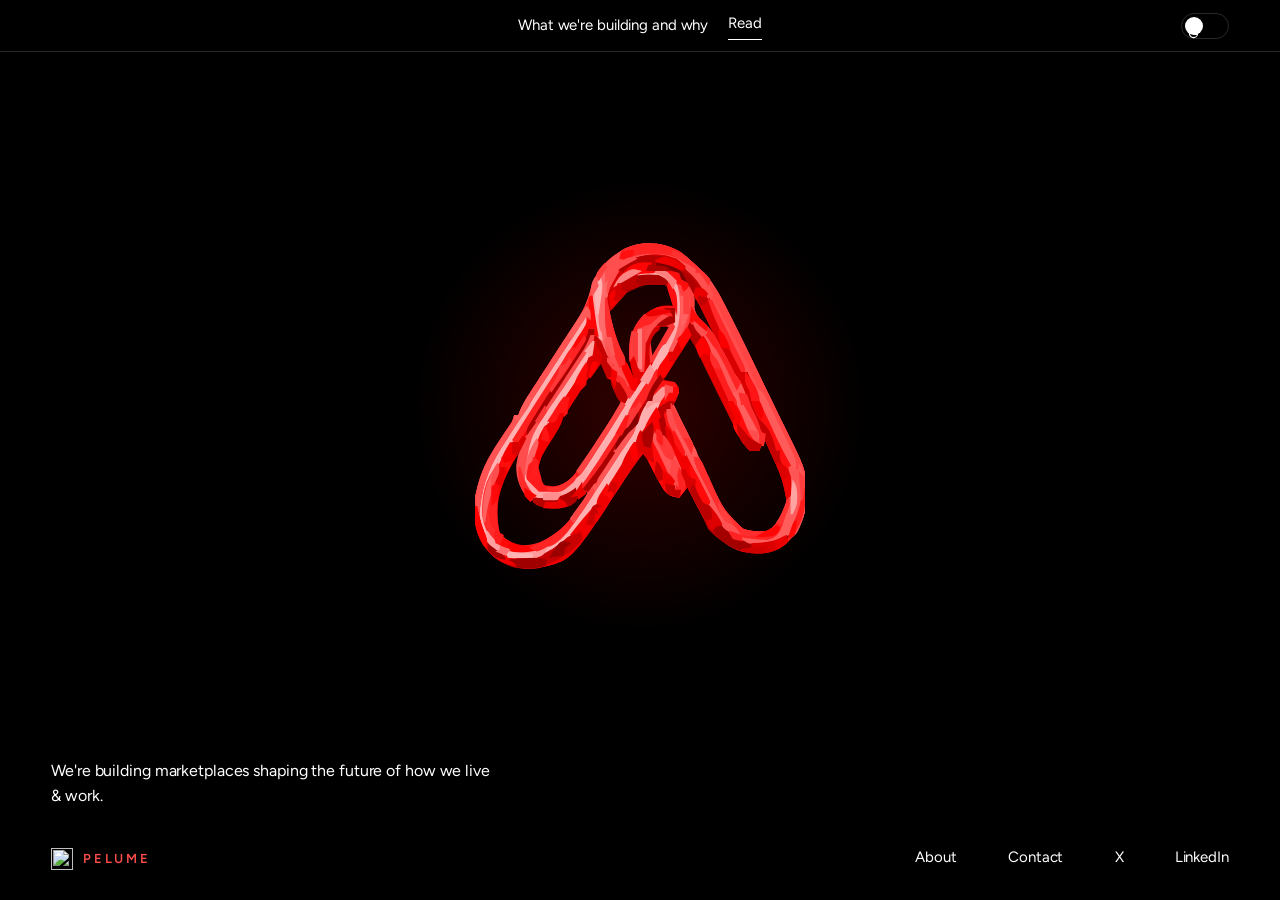
==== commit bd98c3da: "Update index.html" ====
--- a/index.html
+++ b/index.html
@@ -3,39 +3,66 @@
 <head>
 <meta charset="utf-8">
 <meta name="viewport" content="width=device-width, initial-scale=1">
-<meta name="color-scheme" content="light">
+<meta name="color-scheme" content="dark light">
 <title>Pelume</title>
-<meta name="description" content="We're building the marketplaces shaping the future of how we live and work. Coming soon.">
+<meta name="description" content="We're building marketplaces shaping the future of how we live and work.">
 <meta property="og:title" content="Pelume">
-<meta property="og:description" content="We're building the marketplaces shaping the future of how we live and work. Coming soon.">
+<meta property="og:description" content="We're building marketplaces shaping the future of how we live and work.">
 <meta property="og:url" content="https://pelume.com">
 <meta property="og:type" content="website">
 <link rel="icon" href="/favicon.ico" sizes="32x32">
 <link rel="icon" href="/paperclips.svg" type="image/svg+xml">
+<link rel="apple-touch-icon" href="/apple-touch-icon.png">
 <link rel="preconnect" href="https://fonts.googleapis.com">
 <link rel="preconnect" href="https://fonts.gstatic.com" crossorigin>
-<link href="https://fonts.googleapis.com/css2?family=Figtree:wght@400;600&display=swap" rel="stylesheet">
+<link href="https://fonts.googleapis.com/css2?family=Figtree:wght@400;500;600&display=swap" rel="stylesheet">
 <link rel="stylesheet" href="/styles.css">
 <script>
   (function () {
     var t = localStorage.getItem("theme");
-    document.documentElement.setAttribute("data-theme", t === "dark" ? "dark" : "light");
+    document.documentElement.setAttribute("data-theme", t === "light" ? "light" : "dark");
   })();
 </script>
 </head>
 <body>
-  <button class="theme" type="button" data-theme-toggle role="switch" aria-checked="false" aria-label="Dark mode">
-    <span class="knob">
-      <svg class="icon icon-sun" viewBox="0 0 24 24" fill="none" stroke="currentColor" stroke-width="2.4" stroke-linecap="round" stroke-linejoin="round" aria-hidden="true"><circle cx="12" cy="12" r="4"/><path d="M12 2v2"/><path d="M12 20v2"/><path d="m4.93 4.93 1.41 1.41"/><path d="m17.66 17.66 1.41 1.41"/><path d="M2 12h2"/><path d="M20 12h2"/><path d="m6.34 17.66-1.41 1.41"/><path d="m19.07 4.93-1.41 1.41"/></svg>
-      <svg class="icon icon-moon" viewBox="0 0 24 24" fill="none" stroke="currentColor" stroke-width="2.4" stroke-linecap="round" stroke-linejoin="round" aria-hidden="true"><path d="M12 3a6 6 0 0 0 9 9 9 9 0 1 1-9-9Z"/></svg>
-    </span>
-  </button>
-  <main>
-    <p class="mark"><svg class="clip" xmlns="http://www.w3.org/2000/svg" viewBox="0 0 160 160" role="img" aria-label="Linked paperclips"><path d="M0 0 C3.6 2.76 6.85 5.74 10 9 C10.69 9.7 10.69 9.7 11.4 10.41 C16.36 15.77 19.42 22.02 22.69 28.5 C23.31 29.71 23.93 30.92 24.55 32.14 C29.21 41.29 33.68 50.53 38.06 59.82 C40.29 64.53 42.57 69.22 44.88 73.9 C45.89 75.98 46.91 78.06 47.93 80.14 C48.59 81.48 49.25 82.82 49.92 84.16 C60.81 106.13 60.81 106.13 60.62 117.5 C60.62 118.22 60.61 118.94 60.6 119.68 C60.25 128.31 56.88 135.67 50.56 141.62 C44.62 146.01 38.85 146.38 31.71 145.54 C25.01 144.21 20.54 141.06 16 136 C15.54 135.61 15.09 135.22 14.62 134.81 C12.16 132.06 10.62 128.82 8.94 125.56 C8.59 124.89 8.23 124.23 7.87 123.54 C6.22 120.37 4.58 117.2 3 114 C1.68 115.65 0.36 117.3 -1 119 C-4.39 118.52 -6.43 117.73 -8.56 114.99 C-12.06 109.19 -15.07 103.1 -18 97 C-20.93 100.56 -23.55 104.22 -26.08 108.08 C-26.86 109.25 -27.63 110.42 -28.41 111.6 C-29.61 113.42 -30.8 115.24 -32 117.06 C-53.42 149.64 -53.42 149.64 -69 153 C-77.51 153.86 -84.06 152.69 -90.97 147.53 C-96.74 142.35 -99.43 136.41 -100.41 128.77 C-101.14 111.75 -93.01 98.19 -83.67 84.6 C-81.88 82.05 -81.88 82.05 -81 79 C-80.34 79 -79.68 79 -79 79 C-78.74 78.28 -78.47 77.57 -78.2 76.83 C-76.96 73.9 -75.48 71.42 -73.76 68.75 C-73.11 67.74 -72.46 66.73 -71.79 65.69 C-71.1 64.61 -70.4 63.54 -69.69 62.44 C-68.98 61.33 -68.27 60.23 -67.53 59.09 C-64.1 53.76 -60.64 48.45 -57.16 43.15 C-56.57 42.26 -55.98 41.36 -55.38 40.44 C-54.28 38.78 -53.18 37.12 -52.07 35.46 C-48.21 29.58 -45.38 24.03 -43.75 17.12 C-41.06 8.04 -35.42 2.68 -27.33 -1.91 C-18.52 -6.04 -8.25 -4.86 0 0 Z M-28 20 C-28.7 20.55 -29.4 21.09 -30.12 21.66 C-33.1 24.39 -34.81 26.56 -35.34 30.63 C-34.28 42.09 -27.98 52.82 -23 63 C-21.68 60.01 -21.68 60.01 -22.94 57 C-24.8 50.99 -25.09 44.05 -22.81 38.12 C-19.6 32.59 -15.92 29.42 -10 27 C-6.62 26.31 -6.62 26.31 -4 26 C-4.27 22.45 -4.61 19.69 -6.38 16.56 C-13.79 12.15 -21.87 14.76 -28 20 Z M5 19 C6 21 6 21 6 21 Z M6 21 C5.42 25.08 4.99 28.57 7.45 32.05 C9.24 33.8 11.07 35.41 13 37 C14.01 37.99 15.01 38.99 16 40 C14.61 35.37 12.7 31.35 10.38 27.12 C9.74 25.97 9.11 24.82 8.46 23.63 C7.98 22.76 7.5 21.9 7 21 C6.67 21 6.34 21 6 21 Z M-12.75 38.44 C-15.81 42.34 -15.48 46.25 -15 51 C-12.36 48.6 -10.64 45.99 -8.81 42.94 C-8.28 42.06 -7.75 41.18 -7.21 40.28 C-5.84 38.14 -5.84 38.14 -6 36 C-10.11 35.56 -10.11 35.56 -12.75 38.44 Z M16 40 C17 42 17 42 17 42 Z M3 41 C2.39 42.11 1.77 43.22 1.14 44.36 C0.32 45.82 -0.5 47.29 -1.31 48.75 C-1.72 49.48 -2.12 50.21 -2.54 50.96 C-4.51 54.48 -6.45 57.86 -9 61 C-8.67 61.66 -8.34 62.32 -8 63 C-5.47 63.66 -5.47 63.66 -3 64 C-2.38 65.75 -2.38 65.75 -2 68 C-2.33 68.62 -2.66 69.24 -3 69.88 C-4.47 73.01 -3.84 74.62 -3 78 C-1.53 81.4 0.17 84.66 1.88 87.94 C2.88 89.9 3.88 91.86 4.88 93.82 C5.39 94.83 5.91 95.84 6.44 96.88 C8 99.99 9.49 103.13 10.96 106.28 C11.44 107.3 11.92 108.32 12.41 109.37 C13.32 111.32 14.22 113.28 15.12 115.23 C18.72 122.93 22.81 130.14 30 135 C34.06 136.35 37.76 136.66 42 136 C44.98 133.94 44.98 133.94 47 131 C47.87 129.92 47.87 129.92 48.75 128.81 C51.91 121.71 51.39 114.26 49 107 C46.73 101.16 43.84 95.58 41 90 C40.69 90.64 40.38 91.28 40.06 91.94 C39 94 39 94 38 95 C35.75 95.56 35.75 95.56 33 95 C27.95 88.45 24.69 80.55 21.05 73.14 C16.84 64.57 12.59 56.01 8.12 47.56 C7.57 46.51 7.02 45.46 6.45 44.38 C5.22 41.89 5.22 41.89 3 41 Z M17 42 C18 44 18 44 18 44 Z M18 44 C19 46 19 46 19 46 Z M19 46 C20 48 20 48 20 48 Z M20 48 C21 50 21 50 21 50 Z M21 50 C22 52 22 52 22 52 Z M22 52 C23 54 23 54 23 54 Z M-40 53 C-41.46 55.23 -42.86 57.48 -44.25 59.75 C-47.77 65.46 -51.36 71.12 -55.05 76.72 C-65.44 90.76 -65.44 90.76 -70 107 C-69.08 110.17 -68.34 111.66 -66 114 C-61.01 114.68 -58.96 114.59 -54.62 111.94 C-49.66 107.12 -46.12 101.06 -42.45 95.25 C-40.88 92.81 -39.25 90.41 -37.62 88.01 C-36.5 86.32 -35.37 84.63 -34.25 82.94 C-33.42 81.74 -33.42 81.74 -32.58 80.52 C-29.58 76.09 -29.58 76.09 -29.41 70.93 C-30.2 69.48 -30.2 69.48 -31 68 C-31.46 67.08 -31.46 67.08 -31.94 66.13 C-32.96 64.11 -34.03 62.12 -35.12 60.12 C-35.5 59.44 -35.87 58.75 -36.25 58.04 C-37.16 56.36 -38.08 54.68 -39 53 C-39.33 53 -39.66 53 -40 53 Z M23 54 C24 56 24 56 24 56 Z M36 81 C37 83 37 83 37 83 Z M37 83 C38 85 38 85 38 85 Z M-11 85 C-10 87 -10 87 -10 87 Z M38 85 C39 87 39 87 39 87 Z M-10 87 C-9 89 -9 89 -9 89 Z M39 87 C40 89 40 89 40 89 Z M-9 89 C-8 91 -8 91 -8 91 Z M-78 94 C-77 96 -77 96 -77 96 Z M-79 96 C-85.76 107.14 -91.78 117.44 -90 131 C-88.7 135.62 -86.75 138.87 -82.69 141.5 C-77.4 143.65 -73.97 143.64 -68.56 141.88 C-57.96 136.74 -51.17 127.77 -45 118 C-45.49 117.01 -45.49 117.01 -46 116 C-47.05 116.9 -47.05 116.9 -48.12 117.81 C-53.51 121.91 -57.71 123.64 -64.46 123.41 C-68.74 122.72 -71.82 120.89 -75 118 C-78.93 112.42 -79.49 105.59 -78.56 98.94 C-78.38 97.97 -78.19 97 -78 96 C-78.33 96 -78.66 96 -79 96 Z M0 108 C1 110 1 110 1 110 Z M1 110 C2 112 2 112 2 112 Z " fill="#FF2323" transform="translate(100,6)"/><path d="M0 0 C3.6 2.76 6.85 5.74 10 9 C10.69 9.7 10.69 9.7 11.4 10.41 C16.36 15.77 19.42 22.02 22.69 28.5 C23.31 29.71 23.93 30.92 24.55 32.14 C29.21 41.29 33.68 50.53 38.06 59.82 C40.29 64.53 42.57 69.22 44.88 73.9 C45.89 75.98 46.91 78.06 47.93 80.14 C48.59 81.48 49.25 82.82 49.92 84.16 C60.81 106.12 60.81 106.12 60.62 117.5 C60.62 118.21 60.61 118.93 60.61 119.66 C60.34 126.43 58.44 132.76 54 138 C51.54 138.69 51.54 138.69 49 139 C48.37 139.35 47.73 139.69 47.08 140.05 C41.55 142.58 34.1 141.17 28.19 140.69 C14.35 133.36 5.89 108.36 -0.01 94.71 C-1.59 91.05 -3.21 87.54 -5.24 84.11 C-7.01 80.99 -7.42 79.5 -7 76 C-6.34 76 -5.68 76 -5 76 C-4.5 74.52 -4.5 74.52 -4 73 C-3.73 73.56 -3.47 74.11 -3.2 74.68 C-1.41 78.42 0.37 82.16 2.16 85.89 C4.65 91.07 7.12 96.24 9.56 101.43 C10.41 103.25 11.27 105.07 12.13 106.88 C13.23 109.21 14.32 111.53 15.41 113.86 C19.08 121.58 22.73 129.12 30 134 C34.08 135.36 37.73 135.62 42 135 C47.79 131.32 50.28 124.41 52 118 C53.57 107.84 52.37 99.84 47.1 90.97 C44.59 86.48 42.5 81.77 40.31 77.12 C39.37 75.15 38.43 73.17 37.49 71.2 C37.06 70.29 36.63 69.38 36.18 68.45 C35.21 66.43 34.2 64.43 33.17 62.43 C32 60 32 60 32 58 C31.01 58 30.02 58 29 58 C27.2 54.43 25.4 50.85 23.61 47.28 C23 46.06 22.39 44.85 21.78 43.64 C13.94 28.05 13.94 28.05 12.06 21.94 C9.2 14.03 2.61 6.66 -5 3 C-12.19 2.01 -19.9 1.61 -26.25 5.56 C-31.64 9.92 -34.22 15.36 -36 22 C-36.23 25.3 -36.19 28.57 -36.12 31.88 C-36.12 32.75 -36.11 33.63 -36.1 34.54 C-36.07 36.69 -36.04 38.85 -36 41 C-35.34 41 -34.68 41 -34 41 C-33.71 42.05 -33.42 43.1 -33.12 44.19 C-32.12 47.87 -32.12 47.87 -30.81 50.75 C-30 53 -30 53 -31 56 C-32.5 54.62 -32.5 54.62 -34 53 C-34 52.34 -34 51.68 -34 51 C-35.48 50.51 -35.48 50.51 -37 50 C-38.39 47.82 -38.39 47.82 -39.69 45.12 C-40.12 44.24 -40.56 43.36 -41.01 42.45 C-42 40 -42 40 -42 37 C-42.99 37 -43.98 37 -45 37 C-45.11 37.73 -45.22 38.46 -45.33 39.21 C-46.04 42.18 -47.05 44.05 -48.7 46.6 C-49.27 47.47 -49.83 48.35 -50.41 49.25 C-51.01 50.18 -51.62 51.11 -52.25 52.06 C-52.87 53.03 -53.5 54 -54.14 54.99 C-55.44 57 -56.75 59.01 -58.06 61.02 C-59.9 63.85 -61.74 66.7 -63.57 69.54 C-68.9 77.8 -74.24 86.04 -80 94 C-80.5 93.01 -80.5 93.01 -81 92 C-81.66 92 -82.32 92 -83 92 C-83.25 92.68 -83.5 93.36 -83.75 94.07 C-85.5 98.17 -87.79 101.92 -90.08 105.74 C-94.96 114.08 -96.03 121.42 -95 131 C-93.4 136.07 -91.02 139.13 -87 142.56 C-81.65 145.07 -75.72 144.89 -70 144 C-57.54 139.21 -50.09 127.74 -43.12 117 C-42.33 115.79 -41.54 114.59 -40.74 113.38 C-34.44 103.78 -28.26 94.1 -22.35 84.25 C-21.38 82.63 -20.38 81.03 -19.38 79.44 C-17.92 77.16 -17.92 77.16 -17.62 75 C-16.64 71.86 -14.37 70.2 -12 68 C-11.44 67.4 -10.89 66.8 -10.31 66.19 C-9 65 -9 65 -7 65 C-7.5 70.09 -10.02 73.5 -12.81 77.62 C-13.83 79.16 -14.84 80.69 -15.85 82.22 C-16.64 83.41 -16.64 83.41 -17.44 84.62 C-19.42 87.64 -21.34 90.7 -23.25 93.76 C-53.75 142.58 -53.75 142.58 -70 148 C-72.27 148.15 -74.54 148.22 -76.81 148.25 C-78.02 148.28 -79.22 148.3 -80.46 148.33 C-85.7 147.84 -88.89 146.09 -92.62 142.44 C-97.89 135.54 -100.65 126.64 -100 118 C-96.99 105.37 -90.97 95.22 -83.67 84.6 C-81.88 82.05 -81.88 82.05 -81 79 C-80.34 79 -79.68 79 -79 79 C-78.74 78.28 -78.47 77.57 -78.2 76.83 C-76.96 73.9 -75.48 71.42 -73.76 68.75 C-73.11 67.74 -72.46 66.73 -71.79 65.69 C-71.1 64.61 -70.4 63.54 -69.69 62.44 C-68.98 61.33 -68.27 60.23 -67.53 59.09 C-64.1 53.76 -60.64 48.45 -57.16 43.15 C-56.57 42.26 -55.98 41.36 -55.38 40.44 C-54.28 38.78 -53.18 37.12 -52.07 35.46 C-48.21 29.58 -45.38 24.03 -43.75 17.12 C-41.06 8.04 -35.42 2.68 -27.33 -1.91 C-18.52 -6.04 -8.25 -4.86 0 0 Z " fill="#FF4E4E" transform="translate(100,6)"/><path d="M0 0 C2.04 1.49 3.71 3.05 5.43 4.89 C6.07 5.48 6.7 6.07 7.36 6.67 C11.88 10.93 14.84 14.85 16.66 20.82 C18.59 26.66 21.28 32.08 24 37.58 C29.92 49.64 29.92 49.64 31.43 54.89 C32.42 54.89 33.41 54.89 34.43 54.89 C34.92 55.93 35.4 56.97 35.9 58.05 C39.39 65.52 42.93 72.96 46.62 80.33 C46.95 81 47.28 81.67 47.62 82.36 C49.01 85.15 50.41 87.86 52.05 90.52 C56.59 98.09 56.33 106.31 55.43 114.89 C54.77 115.55 54.11 116.21 53.43 116.89 C53.27 115.93 53.27 115.93 53.1 114.95 C52.11 109.54 50.8 104.89 48.43 99.89 C47.6 98.06 46.76 96.22 45.93 94.39 C45.53 93.51 45.13 92.64 44.71 91.73 C42.72 87.31 40.83 82.85 38.96 78.38 C35.53 70.27 31.72 62.45 27.56 54.69 C23.17 46.47 19.03 38.14 14.9 29.79 C11.63 23.19 11.63 23.19 8.05 16.75 C6.43 13.89 6.43 13.89 6.43 11.89 C5.79 11.62 5.15 11.35 4.5 11.08 C2.43 9.89 2.43 9.89 1.43 6.89 C-0.67 6.72 -2.77 6.56 -4.88 6.39 C-6.05 6.3 -7.22 6.21 -8.43 6.11 C-10.47 5.97 -12.52 5.89 -14.57 5.89 C-14.24 4.9 -13.91 3.91 -13.57 2.89 C-17.93 2.89 -20.41 2.97 -23.88 5.74 C-25.85 7.73 -27.74 9.76 -29.57 11.89 C-27.32 10.81 -25.27 9.69 -23.19 8.29 C-20.09 6.64 -18.06 6.49 -14.57 6.52 C-13.56 6.51 -12.55 6.5 -11.5 6.49 C-6.64 7.15 -4.21 9.05 -1.25 12.89 C1.85 18.87 1.21 25.94 -0.57 32.27 C-3.86 40.97 -9.78 48.81 -14.96 56.48 C-16.93 59.43 -18.84 62.41 -20.75 65.39 C-21.53 66.6 -22.31 67.81 -23.08 69.02 C-23.48 69.65 -23.89 70.28 -24.3 70.92 C-27.91 76.55 -31.54 82.16 -35.19 87.77 C-36.1 89.17 -37.01 90.58 -37.92 91.99 C-50.89 112.21 -50.89 112.21 -58.57 113.89 C-63.76 114.63 -63.76 114.63 -66.57 113.89 C-69.61 111.38 -71.81 108.41 -73.57 104.89 C-73.91 93.39 -65.89 84.11 -59.94 74.89 C-59.24 73.8 -58.54 72.7 -57.82 71.57 C-54.63 66.6 -51.42 61.65 -48.11 56.76 C-47.35 55.62 -47.35 55.62 -46.57 54.46 C-45.64 53.09 -44.7 51.72 -43.75 50.37 C-40.72 45.85 -39.9 42.33 -39.57 36.89 C-36.41 38.47 -35.94 41.49 -34.66 44.66 C-33.55 46.91 -32.34 48.16 -30.57 49.89 C-30.57 50.55 -30.57 51.21 -30.57 51.89 C-29.91 51.89 -29.25 51.89 -28.57 51.89 C-28.88 50.88 -29.19 49.87 -29.5 48.83 C-30.54 45.22 -31.11 41.62 -31.57 37.89 C-32.23 37.89 -32.89 37.89 -33.57 37.89 C-35.39 27.88 -35.74 18.91 -30.57 9.89 C-29.99 8.82 -29.41 7.75 -28.82 6.64 C-21.88 -1.84 -10.24 -4.43 0 0 Z M-25.57 16.89 C-26.27 17.44 -26.96 17.98 -27.68 18.55 C-30.66 21.28 -32.38 23.45 -32.91 27.52 C-31.84 38.98 -25.54 49.71 -20.57 59.89 C-19.24 56.9 -19.24 56.9 -20.5 53.89 C-22.36 47.88 -22.66 40.94 -20.38 35.02 C-17.17 29.48 -13.48 26.31 -7.57 23.89 C-4.19 23.2 -4.19 23.2 -1.57 22.89 C-1.84 19.34 -2.18 16.58 -3.94 13.45 C-11.36 9.04 -19.43 11.65 -25.57 16.89 Z M-10.32 35.33 C-13.38 39.23 -13.04 43.14 -12.57 47.89 C-9.93 45.49 -8.2 42.89 -6.38 39.83 C-5.85 38.95 -5.32 38.07 -4.77 37.17 C-3.41 35.03 -3.41 35.03 -3.57 32.89 C-7.68 32.45 -7.68 32.45 -10.32 35.33 Z M-37.57 49.89 C-39.02 52.12 -40.43 54.37 -41.82 56.64 C-45.34 62.35 -48.93 68.01 -52.62 73.61 C-63 87.65 -63 87.65 -67.57 103.89 C-66.65 107.06 -65.9 108.55 -63.57 110.89 C-58.58 111.57 -56.53 111.48 -52.19 108.83 C-47.23 104.01 -43.69 97.95 -40.01 92.14 C-38.44 89.7 -36.82 87.3 -35.19 84.9 C-34.06 83.21 -32.94 81.52 -31.82 79.83 C-30.99 78.63 -30.99 78.63 -30.15 77.41 C-27.15 72.98 -27.15 72.98 -26.98 67.82 C-27.77 66.37 -27.77 66.37 -28.57 64.89 C-29.03 63.97 -29.03 63.97 -29.5 63.02 C-30.52 61 -31.6 59.01 -32.69 57.02 C-33.06 56.33 -33.44 55.64 -33.82 54.93 C-34.73 53.25 -35.65 51.57 -36.57 49.89 C-36.9 49.89 -37.23 49.89 -37.57 49.89 Z " fill="#F40000" transform="translate(97.57,9.11)"/><path d="M0 0 C0.99 1.49 0.99 1.49 2 3 C2.83 3.12 3.65 3.25 4.5 3.38 C7 4 7 4 8.56 6.06 C9.22 10.45 7.22 13.3 5 17 C4.34 17 3.68 17 3 17 C4.74 22.93 7.44 28.34 10.12 33.88 C10.86 35.41 10.86 35.41 11.62 36.97 C13.07 39.98 14.54 42.99 16 46 C16.39 46.8 16.77 47.6 17.17 48.42 C21.6 57.61 26.3 66.52 32 75 C32.61 75.92 33.23 76.85 33.86 77.8 C37.77 81.82 43.1 81.17 48.44 81.25 C53.78 81.23 57.36 80.59 62 78 C61.94 79.75 61.94 79.75 61 82 C55.37 86.1 49.85 87.58 42.89 86.75 C35.33 85.12 28.16 80.78 23 75 C22.29 73.35 21.64 71.68 21 70 C19.68 67.36 18.28 64.78 16.88 62.19 C16.5 61.49 16.13 60.8 15.75 60.09 C14.83 58.39 13.92 56.7 13 55 C11.68 56.65 10.36 58.3 9 60 C5.61 59.52 3.57 58.73 1.44 55.99 C-2.06 50.19 -5.07 44.1 -8 38 C-10.93 41.56 -13.55 45.22 -16.08 49.08 C-16.86 50.25 -17.63 51.42 -18.41 52.6 C-19.61 54.42 -20.8 56.24 -22 58.06 C-43.42 90.64 -43.42 90.64 -59 94 C-67.51 94.86 -74.06 93.69 -80.97 88.53 C-86.36 83.68 -89.58 77.62 -90.24 70.36 C-90.25 68.24 -90.14 66.12 -90 64 C-89.67 64 -89.34 64 -89 64 C-88.84 64.77 -88.68 65.55 -88.52 66.34 C-86.8 74.02 -84.81 80.52 -78.88 85.94 C-72.71 89.43 -64.17 88.94 -57.43 87.42 C-40.6 80.79 -31.15 61.48 -22.19 46.92 C-17.73 39.71 -13.1 32.62 -8.36 25.6 C-7.72 24.65 -7.09 23.71 -6.43 22.74 C-5.16 20.86 -3.89 18.98 -2.61 17.11 C-2.03 16.24 -1.44 15.38 -0.84 14.49 C-0.06 13.34 -0.06 13.34 0.74 12.16 C1.96 10.07 2.56 8.36 3 6 C0.44 7.94 -1.75 9.67 -3.69 12.25 C-4.12 12.83 -4.55 13.4 -5 14 C-5.66 14 -6.32 14 -7 14 C-7.08 14.7 -7.17 15.4 -7.25 16.12 C-8.43 20.63 -10.77 23.88 -14.2 27 C-18.3 31.04 -21.06 36.13 -24.06 41 C-25.28 42.96 -26.5 44.92 -27.72 46.88 C-28.26 47.74 -28.79 48.6 -29.34 49.49 C-31.08 52.13 -32.99 54.56 -35 57 C-35.99 56.67 -36.98 56.34 -38 56 C-37.57 55.51 -37.15 55.02 -36.71 54.52 C-29.26 45.61 -23.23 35.77 -17 26 C-15.4 23.5 -13.79 21 -12.19 18.5 C-11.49 17.41 -10.8 16.33 -10.08 15.21 C-6.77 10.1 -3.39 5.05 0 0 Z M-1 26 C0 28 0 28 0 28 Z M0 28 C1 30 1 30 1 30 Z M1 30 C2 32 2 32 2 32 Z M10 49 C11 51 11 51 11 51 Z M11 51 C12 53 12 53 12 53 Z " fill="#EC0000" transform="translate(90,65)"/><path d="M0 0 C2.48 2.25 3.95 4.48 5.5 7.45 C5.97 8.34 6.44 9.24 6.92 10.17 C7.42 11.14 7.92 12.12 8.44 13.12 C8.97 14.15 9.5 15.17 10.04 16.23 C14.8 25.48 19.31 34.84 23.77 44.23 C26.12 49.19 28.53 54.12 30.95 59.05 C31.97 61.13 32.98 63.2 34 65.28 C34.66 66.61 35.31 67.94 35.97 69.28 C46.81 91.12 46.81 91.12 46.62 102.5 C46.62 103.21 46.61 103.93 46.61 104.66 C46.34 111.43 44.44 117.76 40 123 C37.54 123.69 37.54 123.69 35 124 C34.37 124.35 33.73 124.69 33.08 125.05 C27.55 127.58 20.1 126.17 14.19 125.69 C0.35 118.36 -8.11 93.36 -14.01 79.71 C-15.59 76.05 -17.21 72.54 -19.24 69.11 C-21.01 65.99 -21.42 64.5 -21 61 C-20.34 61 -19.68 61 -19 61 C-18.67 60.01 -18.34 59.02 -18 58 C-17.73 58.56 -17.47 59.11 -17.2 59.68 C-15.41 63.42 -13.63 67.16 -11.84 70.89 C-9.35 76.07 -6.88 81.24 -4.44 86.43 C-3.59 88.25 -2.73 90.07 -1.87 91.88 C-0.77 94.21 0.32 96.53 1.41 98.86 C5.08 106.58 8.73 114.12 16 119 C20.08 120.36 23.73 120.62 28 120 C33.74 116.34 36.26 109.36 38 103 C38.38 98.3 38.31 93.71 38 89 C38.66 88.67 39.32 88.34 40 88 C40 84.4 39.01 82.61 37.43 79.38 C36.87 78.23 36.31 77.08 35.73 75.9 C35.11 74.64 34.49 73.38 33.88 72.12 C33.24 70.83 32.61 69.53 31.97 68.23 C30.99 66.21 30 64.19 29.01 62.17 C26.73 57.51 24.47 52.84 22.23 48.16 C16.4 35.97 10.5 23.85 4 12 C0 4.62 0 4.62 0 0 Z " fill="#FF4444" transform="translate(114,21)"/><path d="M0 0 C2.04 1.49 3.71 3.05 5.43 4.89 C6.07 5.48 6.7 6.07 7.36 6.67 C11.88 10.93 14.84 14.85 16.66 20.82 C18.59 26.66 21.28 32.08 24 37.58 C29.92 49.64 29.92 49.64 31.43 54.89 C32.42 54.89 33.41 54.89 34.43 54.89 C34.92 55.93 35.4 56.97 35.9 58.05 C39.39 65.52 42.93 72.96 46.62 80.33 C46.95 81 47.28 81.67 47.62 82.36 C49.01 85.15 50.41 87.86 52.05 90.52 C56.59 98.09 56.33 106.31 55.43 114.89 C54.77 115.55 54.11 116.21 53.43 116.89 C53.27 115.93 53.27 115.93 53.1 114.95 C52.11 109.54 50.8 104.89 48.43 99.89 C47.6 98.06 46.76 96.22 45.93 94.39 C45.53 93.51 45.13 92.64 44.71 91.73 C42.72 87.31 40.83 82.85 38.96 78.38 C35.53 70.27 31.72 62.45 27.56 54.69 C23.17 46.47 19.03 38.14 14.9 29.79 C11.63 23.19 11.63 23.19 8.05 16.75 C6.43 13.89 6.43 13.89 6.43 11.89 C5.79 11.62 5.15 11.35 4.5 11.08 C2.43 9.89 2.43 9.89 1.43 6.89 C-0.67 6.72 -2.77 6.56 -4.88 6.39 C-6.05 6.3 -7.22 6.21 -8.43 6.11 C-10.47 5.97 -12.52 5.89 -14.57 5.89 C-14.24 4.9 -13.91 3.91 -13.57 2.89 C-17.93 2.89 -20.41 2.97 -23.88 5.74 C-25.85 7.73 -27.74 9.76 -29.57 11.89 C-27.32 10.81 -25.27 9.69 -23.19 8.29 C-20.09 6.64 -18.06 6.49 -14.57 6.52 C-13.56 6.51 -12.55 6.5 -11.5 6.49 C-8.15 6.95 -6.23 7.81 -3.57 9.89 C-3.57 10.88 -3.57 11.87 -3.57 12.89 C-4.94 12.8 -4.94 12.8 -6.35 12.71 C-15.71 12.33 -15.71 12.33 -23.89 16.31 C-26.27 18.55 -28.36 20.94 -30.34 23.54 C-30.74 23.98 -31.15 24.43 -31.57 24.89 C-32.23 24.89 -32.89 24.89 -33.57 24.89 C-34 16.6 -31.85 10.46 -26.57 3.89 C-20.05 -2.67 -8.33 -3.6 0 0 Z " fill="#D80000" transform="translate(97.57,9.11)"/><path d="M0 0 C0.33 0 0.66 0 1 0 C1.72 5.99 -0.54 9.1 -3.81 13.81 C-4.84 15.34 -5.86 16.87 -6.88 18.39 C-7.41 19.17 -7.93 19.94 -8.47 20.73 C-10.76 24.12 -12.97 27.56 -15.19 31 C-16.09 32.4 -17 33.8 -17.91 35.2 C-23.71 44.2 -29.49 53.22 -35.25 62.25 C-36.71 64.55 -38.19 66.84 -39.66 69.14 C-46.53 79.99 -50.75 88.82 -49 102 C-47.38 107.07 -45.03 110.12 -41 113.56 C-35.65 116.07 -29.72 115.89 -24 115 C-11.54 110.21 -4.09 98.74 2.88 88 C3.67 86.79 4.46 85.59 5.26 84.38 C11.56 74.78 17.74 65.1 23.65 55.25 C24.62 53.63 25.62 52.03 26.62 50.44 C28.08 48.16 28.08 48.16 28.38 46 C29.36 42.86 31.63 41.2 34 39 C34.56 38.4 35.11 37.8 35.69 37.19 C37 36 37 36 39 36 C38.5 41.09 35.98 44.5 33.19 48.62 C32.17 50.16 31.16 51.69 30.15 53.22 C29.62 54.01 29.1 54.8 28.56 55.62 C26.58 58.64 24.66 61.7 22.75 64.76 C-7.75 113.58 -7.75 113.58 -24 119 C-26.27 119.15 -28.54 119.22 -30.81 119.25 C-32.02 119.28 -33.22 119.3 -34.46 119.33 C-39.81 118.83 -42.96 117.07 -46.69 113.25 C-52.56 105 -52.89 98.07 -52 88 C-49.06 73.1 -38.82 60.02 -30.63 47.55 C-26.66 41.51 -22.77 35.41 -18.88 29.31 C-17.53 27.21 -16.18 25.1 -14.83 22.99 C-12.97 20.07 -11.1 17.16 -9.24 14.24 C-7.68 11.8 -6.12 9.37 -4.56 6.94 C-4.11 6.22 -3.65 5.51 -3.19 4.77 C-2.15 3.16 -1.08 1.58 0 0 Z " fill="#FFB0B0" transform="translate(54,35)"/><path d="M0 0 C-0.99 1.32 -1.98 2.64 -3 4 C-2.13 3.79 -2.13 3.79 -1.24 3.57 C4.95 2.4 4.95 2.4 7.86 4.06 C12.13 8.13 13.74 12.41 14.34 18.3 C14.36 20.01 14.36 20.01 14.38 21.75 C14.4 22.88 14.43 24.01 14.46 25.17 C13.41 33.9 8.92 41.31 4.38 48.69 C3.59 49.99 3.59 49.99 2.78 51.31 C-1.2 57.81 -5.36 64.18 -9.64 70.49 C-11.98 73.96 -14.25 77.47 -16.5 81 C-36.35 111.97 -36.35 111.97 -46 115 C-51.23 115.63 -54.61 114.93 -59 112 C-62.59 108.31 -63.31 105.24 -63.5 100.25 C-62.88 84.48 -50.68 70.38 -42.31 57.62 C-41.57 56.49 -40.83 55.36 -40.09 54.22 C-32.59 42.76 -32.59 42.76 -29 38 C-28.67 38 -28.34 38 -28 38 C-28.43 43.57 -29.97 47.13 -33.19 51.56 C-34.1 52.87 -35 54.18 -35.9 55.48 C-36.4 56.2 -36.89 56.91 -37.4 57.64 C-40.45 62.13 -43.34 66.73 -46.25 71.31 C-46.83 72.22 -47.41 73.13 -48 74.06 C-50.8 78.47 -53.57 82.9 -56.3 87.36 C-57.01 88.52 -57.01 88.52 -57.73 89.7 C-60.21 94.19 -61.63 97.83 -61 103 C-59.23 106.06 -57.49 108.51 -55 111 C-49.4 111.47 -45.75 111.26 -41 108 C-34.99 102.01 -30.37 95.33 -25.94 88.12 C-24.78 86.27 -23.62 84.42 -22.46 82.57 C-21.61 81.2 -21.61 81.2 -20.74 79.8 C-16.39 72.81 -11.99 65.86 -7.25 59.12 C-4.69 55.48 -2.27 51.83 0 48 C0.64 47 1.28 46.01 1.94 44.98 C8.03 35.43 12.88 26.72 11 15 C9.74 11.97 8.26 9.38 6 7 C0.1 5.03 -6.28 4.79 -12.01 7.34 C-14.43 8.8 -16.74 10.32 -19 12 C-17.62 8.9 -16.01 6.72 -13.62 4.31 C-13.04 3.71 -12.45 3.11 -11.85 2.49 C-8.23 -0.43 -4.51 -0.1 0 0 Z " fill="#FFAFAF" transform="translate(86,11)"/><path d="M0 0 C0.66 0.99 1.32 1.98 2 3 C2.83 3.12 3.65 3.25 4.5 3.38 C7 4 7 4 8.56 6.06 C9.22 10.45 7.22 13.3 5 17 C4.34 17 3.68 17 3 17 C4.74 22.93 7.44 28.34 10.12 33.88 C10.62 34.9 11.11 35.92 11.62 36.97 C13.07 39.98 14.54 42.99 16 46 C16.39 46.8 16.77 47.6 17.17 48.42 C21.6 57.61 26.3 66.52 32 75 C32.61 75.92 33.23 76.85 33.86 77.8 C37.77 81.82 43.1 81.17 48.44 81.25 C53.78 81.23 57.36 80.59 62 78 C61.94 79.75 61.94 79.75 61 82 C55.37 86.1 49.85 87.58 42.89 86.75 C35.33 85.12 28.16 80.78 23 75 C22.3 73.35 21.64 71.68 21 70 C19.45 66.95 17.81 63.95 16.19 60.94 C12.82 54.63 9.76 48.36 7.16 41.7 C5.89 38.74 4.36 36.04 2.75 33.25 C0.15 28.61 -0.82 25.3 -1 20 C-1.08 18.93 -1.17 17.86 -1.25 16.75 C-0.96 13.53 -0.03 12.44 2 10 C2.71 7.85 2.71 7.85 3 6 C0.44 7.94 -1.75 9.67 -3.69 12.25 C-4.12 12.83 -4.55 13.4 -5 14 C-5.66 14 -6.32 14 -7 14 C-7.08 14.7 -7.17 15.4 -7.25 16.12 C-8.43 20.63 -10.77 23.88 -14.2 27 C-18.3 31.04 -21.06 36.13 -24.06 41 C-25.28 42.96 -26.5 44.92 -27.72 46.88 C-28.26 47.74 -28.79 48.6 -29.34 49.49 C-31.08 52.13 -32.99 54.56 -35 57 C-35.99 56.67 -36.98 56.34 -38 56 C-37.36 55.27 -37.36 55.27 -36.71 54.52 C-29.26 45.61 -23.23 35.77 -17 26 C-15.4 23.5 -13.79 21 -12.19 18.5 C-11.14 16.87 -11.14 16.87 -10.08 15.21 C-6.77 10.1 -3.39 5.05 0 0 Z " fill="#BA0000" transform="translate(90,65)"/><path d="M0 0 C4.4 5.75 4.5 9.82 4 17 C2.02 28.48 -6.61 38.56 -13 48 C-14.13 49.69 -15.25 51.37 -16.38 53.06 C-17.69 55.03 -17.69 55.03 -19 57 C-22.82 53.58 -25.31 49.92 -26.5 44.88 C-27.14 42.46 -28.49 40.97 -30 39 C-30 38.34 -30 37.68 -30 37 C-29.34 37 -28.68 37 -28 37 C-27.67 38.32 -27.34 39.64 -27 41 C-26.34 41 -25.68 41 -25 41 C-25.31 39.99 -25.62 38.98 -25.94 37.94 C-26.98 34.33 -27.54 30.73 -28 27 C-28.66 27 -29.32 27 -30 27 C-31.15 20.66 -31.1 14.43 -31 8 C-30.67 8 -30.34 8 -30 8 C-29.72 9.71 -29.72 9.71 -29.44 11.45 C-27.16 24.29 -22.79 35.35 -17 47 C-17.32 45.79 -17.65 44.59 -17.98 43.35 C-19.95 35.46 -20.02 28.18 -16 21 C-13 16.22 -9.24 13.84 -4 12 C-0.5 11.75 -0.5 11.75 2 12 C1.66 10.95 1.66 10.95 1.31 9.88 C1.02 8.97 0.73 8.06 0.44 7.12 C0.15 6.22 -0.14 5.32 -0.44 4.38 C-1 2 -1 2 0 0 Z M-6.75 24.44 C-9.81 28.34 -9.48 32.25 -9 37 C-6.36 34.6 -4.64 31.99 -2.81 28.94 C-2.28 28.06 -1.75 27.18 -1.21 26.28 C0.16 24.14 0.16 24.14 0 22 C-4.11 21.56 -4.11 21.56 -6.75 24.44 Z " fill="#E60000" transform="translate(94,20)"/><path d="M0 0 C4.43 0 6.77 1.27 9.81 4.31 C13.46 8.71 13.64 12.39 13.34 17.97 C14.21 21.98 16.18 23.36 19.12 26.07 C22.29 29.33 24.22 33.19 26.31 37.19 C26.74 37.98 27.17 38.77 27.61 39.59 C29.13 42.42 30.63 45.25 32.04 48.13 C32.97 50.09 32.97 50.09 34.5 51.94 C36.16 54.22 36.96 56.37 38 59 C39.5 62.26 41.03 65.5 42.56 68.75 C44 72 44 72 45.06 75.35 C45.7 78.14 45.7 78.14 48 79 C47.67 80.98 47.34 82.96 47 85 C43.03 83.34 41.54 81.51 39.88 77.69 C39.25 76.13 38.62 74.56 38 73 C37.42 71.87 36.84 70.73 36.25 69.56 C35 67 35 67 35 65 C34.01 65 33.02 65 32 65 C32 64.34 32 63.68 32 63 C31.34 63 30.68 63 30 63 C28.53 59.84 27.08 56.67 25.62 53.5 C25.01 52.17 25.01 52.17 24.38 50.81 C22.54 46.79 20.87 42.95 19.9 38.62 C19.04 35.17 18.18 33.25 16 30.5 C15.48 29.83 14.97 29.16 14.44 28.47 C13.96 27.98 13.49 27.5 13 27 C12.34 27 11.68 27 11 27 C10.34 27.99 9.68 28.98 9 30 C8.34 30.99 7.68 31.98 7 33 C6.34 33 5.68 33 5 33 C4.34 34.98 3.68 36.96 3 39 C2.34 39 1.68 39 1 39 C1.27 38.36 1.54 37.72 1.81 37.06 C2.2 36.05 2.6 35.04 3 34 C3.26 33.39 3.53 32.78 3.8 32.16 C6.83 24.46 7.87 14.69 4.69 6.88 C3.25 4.43 1.82 2.17 0 0 Z " fill="#FF5555" transform="translate(93,15)"/><path d="M0 0 C0.33 0 0.66 0 1 0 C1.2 1.54 1.2 1.54 1.4 3.11 C1.58 4.47 1.76 5.83 1.94 7.19 C2.07 8.2 2.07 8.2 2.2 9.23 C2.68 12.85 3.23 16.43 4 20 C3.34 19.67 2.68 19.34 2 19 C2 18.01 2 17.02 2 16 C1.01 16 0.02 16 -1 16 C-1.11 16.73 -1.22 17.46 -1.33 18.21 C-2.04 21.18 -3.05 23.05 -4.7 25.6 C-5.27 26.47 -5.83 27.35 -6.41 28.25 C-7.01 29.18 -7.62 30.11 -8.25 31.06 C-8.87 32.03 -9.5 33 -10.14 33.99 C-11.44 36 -12.75 38.01 -14.06 40.02 C-15.9 42.85 -17.74 45.7 -19.57 48.54 C-24.9 56.8 -30.24 65.04 -36 73 C-36.66 72.01 -37.32 71.02 -38 70 C-30.88 58.67 -23.69 47.38 -16.4 36.15 C-13.43 31.59 -10.48 27.01 -7.53 22.44 C-7.09 21.77 -6.66 21.1 -6.21 20.41 C-5.83 19.83 -5.45 19.24 -5.06 18.63 C-4.05 17.08 -3.03 15.54 -2 14 C-2 12.68 -2 11.36 -2 10 C-12.49 25.97 -22.89 41.99 -33.15 58.1 C-34.94 60.9 -36.73 63.69 -38.53 66.47 C-39.6 68.15 -40.68 69.82 -41.75 71.5 C-42.23 72.23 -42.7 72.97 -43.2 73.73 C-50.18 84.67 -53.19 95.06 -54 108 C-54.33 108 -54.66 108 -55 108 C-57.64 95.43 -52.81 83.51 -46 73 C-43.91 69.85 -41.81 66.71 -39.67 63.6 C-37.88 61.05 -37.88 61.05 -37 58 C-36.34 58 -35.68 58 -35 58 C-34.74 57.28 -34.47 56.57 -34.2 55.83 C-32.96 52.9 -31.48 50.42 -29.76 47.75 C-29.11 46.74 -28.46 45.73 -27.79 44.69 C-27.1 43.61 -26.4 42.54 -25.69 41.44 C-24.98 40.33 -24.26 39.23 -23.53 38.09 C-20.11 32.77 -16.66 27.47 -13.19 22.19 C-12.61 21.3 -12.03 20.41 -11.43 19.49 C-10.34 17.84 -9.25 16.19 -8.16 14.55 C-5.07 9.84 -2.43 5.09 0 0 Z " fill="#FF2020" transform="translate(56,27)"/><path d="M0 0 C2 3.49 2.08 5.87 1.68 9.9 C2.15 13.01 4 14.62 6 17 C10.13 23.89 14.23 31.76 14 40 C12.53 42.31 12.53 42.31 11 44 C7.61 43.52 5.57 42.73 3.44 39.99 C-0.06 34.19 -3.07 28.1 -6 22 C-7.32 22.33 -8.64 22.66 -10 23 C-10.62 16.01 -9.1 12.58 -5 7 C-4.52 6.32 -4.05 5.64 -3.55 4.94 C-2.39 3.28 -1.2 1.64 0 0 Z " fill="#FF0A0A" transform="translate(88,81)"/><path d="M0 0 C0 4.04 -1.96 6.24 -4.19 9.44 C-5.11 10.78 -6.02 12.13 -6.94 13.48 C-7.44 14.21 -7.93 14.93 -8.44 15.68 C-10.65 18.97 -12.8 22.31 -14.95 25.65 C-35.73 57.91 -35.73 57.91 -48 62 C-54.09 62.91 -59.98 63.06 -65.5 60.06 C-70.8 56.02 -73.52 51.31 -74.48 44.73 C-74.84 36.05 -73.39 26.82 -67.33 20.17 C-66.89 19.78 -66.45 19.4 -66 19 C-66.44 22.5 -67.16 25.47 -68.56 28.69 C-71.23 35.55 -71.03 43.44 -68.12 50.21 C-65.46 54.45 -61.71 57.43 -57 59 C-49 59.62 -43.28 56.79 -37.12 52 C-30.31 45.57 -25.17 37.33 -21 29 C-20.34 29 -19.68 29 -19 29 C-18.89 28.43 -18.78 27.86 -18.66 27.27 C-17.92 24.72 -16.84 22.87 -15.42 20.63 C-14.9 19.81 -14.38 18.99 -13.84 18.14 C-13.3 17.29 -12.75 16.44 -12.19 15.56 C-11.65 14.72 -11.12 13.87 -10.57 13 C-3.36 1.68 -3.36 1.68 0 0 Z " fill="#FF2A2A" transform="translate(78,89)"/><path d="M0 0 C5.89 4.42 9.17 8.49 10.88 15.74 C11.92 20.07 13.64 23.84 15.62 27.81 C19 34.61 19 34.61 19 38 C19.66 38 20.32 38 21 38 C21 38.66 21 39.32 21 40 C21.99 40 22.98 40 24 40 C28.88 49.59 28.88 49.59 30.62 54 C31.79 57.24 31.79 57.24 35 59 C34.67 59.99 34.34 60.98 34 62 C31.75 62.31 31.75 62.31 29 62 C25.56 58.34 23.41 54.17 21.25 49.69 C20.55 48.25 19.84 46.81 19.14 45.38 C18.78 44.65 18.43 43.92 18.06 43.16 C16.74 40.47 15.39 37.8 14.04 35.12 C9.47 26.07 5.12 16.9 0.81 7.72 C0.22 6.47 -0.38 5.23 -1 4 C-0.56 1.88 -0.56 1.88 0 0 Z " fill="#E50000" transform="translate(104,40)"/><path d="M0 0 C0.66 0.66 1.32 1.32 2 2 C1.01 2.5 1.01 2.5 0 3 C1.22 3.37 2.43 3.74 3.69 4.12 C8.25 5.8 10.21 8.08 13 12 C12.01 12 11.02 12 10 12 C9.7 11.03 9.7 11.03 9.4 10.05 C8.12 7.67 8.12 7.67 5.07 7.39 C3.91 7.34 2.75 7.3 1.56 7.25 C0.41 7.19 -0.74 7.14 -1.93 7.08 C-3.96 7.03 -5.98 7 -8 7 C-7.67 6.01 -7.34 5.02 -7 4 C-11.36 4 -13.85 4.08 -17.31 6.85 C-19.28 8.84 -21.18 10.87 -23 13 C-20.75 11.92 -18.7 10.8 -16.62 9.4 C-13.53 7.75 -11.49 7.6 -8 7.62 C-6.99 7.62 -5.98 7.61 -4.94 7.6 C-1.58 8.06 0.34 8.92 3 11 C3 11.99 3 12.98 3 14 C1.62 13.91 1.62 13.91 0.22 13.82 C-9.15 13.44 -9.15 13.44 -17.32 17.42 C-19.7 19.66 -21.79 22.05 -23.77 24.64 C-24.18 25.09 -24.58 25.54 -25 26 C-25.66 26 -26.32 26 -27 26 C-27.44 17.71 -25.28 11.57 -20 5 C-14.13 -0.4 -7.77 -1.14 0 0 Z " fill="#AA0000" transform="translate(91,8)"/><path d="M0 0 C0.99 0 1.98 0 3 0 C3 0.99 3 1.98 3 3 C2.34 3 1.68 3 1 3 C0.72 3.74 0.45 4.47 0.17 5.23 C-0.92 7.81 -2.12 9.94 -3.65 12.27 C-4.18 13.06 -4.7 13.86 -5.24 14.69 C-5.8 15.53 -6.36 16.38 -6.94 17.25 C-8.12 19.05 -9.3 20.85 -10.48 22.65 C-11.65 24.43 -12.83 26.22 -14 28 C-19.96 37.06 -25.8 46.12 -31.09 55.59 C-32.42 57.96 -33.77 60.3 -35.16 62.63 C-42.26 74.53 -46.11 85.04 -43 99 C-46.22 96.86 -46.76 95.83 -47.64 92.18 C-48.9 84.49 -48.21 78.37 -45.01 71.28 C-43.85 68.82 -43.85 68.82 -43 65.31 C-41.82 61.41 -40.12 58.47 -38 55 C-36.68 55 -35.36 55 -34 55 C-32.55 53.57 -32.55 53.57 -31.44 51.55 C-30.98 50.79 -30.52 50.04 -30.04 49.26 C-29.55 48.43 -29.07 47.6 -28.56 46.75 C-27.5 45 -26.43 43.26 -25.36 41.51 C-24.81 40.6 -24.26 39.7 -23.69 38.76 C-20.96 34.31 -18.11 29.94 -15.25 25.56 C-14.71 24.73 -14.16 23.89 -13.6 23.03 C-11.24 19.4 -8.87 15.79 -6.44 12.21 C-5.72 11.15 -4.99 10.09 -4.25 9 C-3.64 8.11 -3.02 7.23 -2.39 6.31 C-1.09 4.15 -0.43 2.47 0 0 Z " fill="#F60000" transform="translate(55,43)"/><path d="M0 0 C4.43 0 6.77 1.27 9.81 4.31 C13.46 8.71 13.64 12.39 13.34 17.97 C14.21 21.98 16.18 23.36 19.12 26.07 C22.29 29.33 24.22 33.19 26.31 37.19 C26.74 37.98 27.17 38.77 27.61 39.59 C29.13 42.41 30.63 45.24 32.03 48.11 C33.14 50.27 34.5 52.1 36 54 C35.34 55.32 34.68 56.64 34 58 C33.73 57.48 33.46 56.95 33.18 56.41 C25.22 39.56 25.22 39.56 14 25 C11.35 27.58 9.06 29.92 7 33 C6.34 33 5.68 33 5 33 C4.34 34.98 3.68 36.96 3 39 C2.34 39 1.68 39 1 39 C1.27 38.36 1.54 37.72 1.81 37.06 C2.2 36.05 2.6 35.04 3 34 C3.26 33.39 3.53 32.78 3.8 32.16 C6.83 24.46 7.87 14.69 4.69 6.88 C3.25 4.43 1.82 2.17 0 0 Z " fill="#FF3D3D" transform="translate(93,15)"/><path d="M0 0 C0.33 0 0.66 0 1 0 C1.16 0.77 1.32 1.55 1.48 2.34 C3.2 10.02 5.19 16.52 11.12 21.94 C17.29 25.43 26.02 25.05 32.71 23.28 C37.52 21.24 41.07 18.39 45 15 C47.75 13.75 47.75 13.75 50 13 C50.66 12.67 51.32 12.34 52 12 C51.38 17.63 48.64 19.62 44.49 23.13 C36.86 28.86 29.44 30.89 20 30 C13.32 28.25 8.08 24.54 4 19 C0.45 12.65 -0.46 7.2 0 0 Z " fill="#C60000" transform="translate(0,129)"/><path d="M0 0 C0.66 0.33 1.32 0.66 2 1 C1.02 2.63 0.05 4.26 -0.93 5.88 C-4 11.96 -4.26 17.21 -4.12 23.88 C-4.11 25.19 -4.11 25.19 -4.1 26.54 C-4.07 28.69 -4.04 30.85 -4 33 C-3.34 33 -2.68 33 -2 33 C-1.71 34.05 -1.42 35.1 -1.12 36.19 C-0.12 39.87 -0.12 39.87 1.19 42.75 C2 45 2 45 1 48 C-0.5 46.62 -0.5 46.62 -2 45 C-2 44.34 -2 43.68 -2 43 C-2.99 42.67 -3.98 42.34 -5 42 C-9.92 33.79 -12.71 21.55 -11 12 C-7.52 2.76 -7.52 2.76 -4 1 C-4 2.65 -4 4.3 -4 6 C-2.68 4.02 -1.36 2.04 0 0 Z " fill="#FF6666" transform="translate(68,14)"/><path d="M0 0 C2.97 4.46 5.27 9.23 7.69 14 C8.47 15.52 8.47 15.52 9.28 17.06 C9.77 18.03 10.26 19 10.76 20 C11.22 20.89 11.67 21.77 12.14 22.69 C13 25 13 25 12 28 C12.88 30.53 12.88 30.53 14.32 33.26 C14.83 34.3 15.35 35.34 15.88 36.4 C16.44 37.49 16.99 38.57 17.56 39.69 C18.35 41.28 18.35 41.28 19.16 42.91 C23.14 50.8 27.46 57.97 34 64 C30.22 63.54 27.98 63.01 25.29 60.24 C16.84 48.58 10.82 35.01 5.09 21.86 C3.47 18.16 1.82 14.58 -0.25 11.1 C-2.01 7.99 -2.42 6.49 -2 3 C-1.34 3 -0.68 3 0 3 C0 2.01 0 1.02 0 0 Z " fill="#FF5858" transform="translate(95,79)"/><path d="M0 0 C0.66 0.66 1.32 1.32 2 2 C-3.29 10.59 -8.66 19.13 -14.19 27.56 C-14.9 28.67 -14.9 28.67 -15.62 29.79 C-24.6 43.38 -24.6 43.38 -32 45 C-37.19 45.74 -37.19 45.74 -40 45 C-43.04 42.49 -45.24 39.52 -47 36 C-47.21 28.96 -44.73 23.82 -41 18 C-39.51 20.97 -40.37 23.5 -40.84 26.71 C-41.01 29.1 -40.7 30.72 -40 33 C-39.51 34.83 -39.51 34.83 -39 36.69 C-38.34 39.82 -38.34 39.82 -37 41 C-31.12 41.68 -31.12 41.68 -26.02 38.89 C-22.9 36.11 -20.6 32.89 -18.38 29.38 C-17.96 28.74 -17.55 28.11 -17.13 27.45 C-15.74 25.31 -14.37 23.16 -13 21 C-12.47 20.17 -11.94 19.34 -11.39 18.48 C-5.37 9.43 -5.37 9.43 0 0 Z " fill="#FF1B1B" transform="translate(71,78)"/><path d="M0 0 C0.33 0 0.66 0 1 0 C0.57 5.57 -0.97 9.13 -4.19 13.56 C-5.1 14.87 -6 16.18 -6.9 17.48 C-7.64 18.55 -7.64 18.55 -8.4 19.64 C-11.45 24.13 -14.34 28.73 -17.25 33.31 C-17.83 34.22 -18.41 35.13 -19 36.06 C-21.8 40.47 -24.57 44.9 -27.3 49.36 C-27.77 50.13 -28.24 50.9 -28.73 51.7 C-31.22 56.21 -32.25 59.65 -32.12 64.81 C-32.11 65.79 -32.09 66.76 -32.07 67.77 C-32.05 68.51 -32.02 69.24 -32 70 C-34.62 67.38 -34.33 66.15 -34.38 62.5 C-34.03 46.61 -21.73 32.46 -13.31 19.62 C-12.57 18.49 -11.83 17.36 -11.09 16.22 C-3.59 4.76 -3.59 4.76 0 0 Z " fill="#FFB1B1" transform="translate(57,49)"/><path d="M0 0 C3 1 3 1 4.26 3.1 C4.66 4.01 5.07 4.91 5.49 5.85 C6.18 7.35 6.18 7.35 6.88 8.87 C7.35 9.93 7.83 10.98 8.31 12.06 C14.04 25.13 14.04 25.13 24 35 C28.08 36.36 31.73 36.62 36 36 C41.84 32.28 43.66 25.23 46 19 C47.37 23.1 46.06 26.04 44.81 30 C44.6 30.72 44.39 31.45 44.18 32.2 C43.23 35.26 42.35 37.63 40.14 39.98 C37.58 41.2 35.82 41.34 33 41.25 C32.15 41.23 31.31 41.22 30.44 41.2 C28.18 41.01 26.19 40.55 24 40 C21.81 40.38 21.81 40.38 20 41 C18.52 38.52 18.52 38.52 17 36 C18.65 36.33 20.3 36.66 22 37 C21 36.29 19.99 35.58 18.96 34.85 C14 30.6 11.4 24.99 8.55 19.23 C7.62 17.36 6.67 15.51 5.72 13.66 C0.76 3.89 0.76 3.89 0 0 Z " fill="#FF2525" transform="translate(106,105)"/><path d="M0 0 C2 2 2 2 2.12 4.62 C2.08 5.41 2.04 6.19 2 7 C1.34 6.34 0.68 5.68 0 5 C-10.49 20.97 -20.89 36.99 -31.15 53.1 C-32.94 55.9 -34.73 58.69 -36.53 61.47 C-37.6 63.15 -38.68 64.82 -39.75 66.5 C-40.23 67.23 -40.7 67.97 -41.2 68.73 C-48.18 79.67 -51.19 90.06 -52 103 C-52.33 103 -52.66 103 -53 103 C-55.64 90.43 -50.81 78.51 -44 68 C-41.91 64.85 -39.81 61.71 -37.67 58.6 C-35.88 56.05 -35.88 56.05 -35 53 C-34.34 53 -33.68 53 -33 53 C-32.74 52.28 -32.47 51.57 -32.2 50.83 C-30.96 47.9 -29.48 45.42 -27.76 42.75 C-27.11 41.74 -26.46 40.73 -25.79 39.68 C-24.75 38.08 -24.75 38.08 -23.69 36.44 C-22.62 34.78 -22.62 34.78 -21.53 33.1 C-19.36 29.73 -17.18 26.36 -15 23 C-14.34 21.98 -13.68 20.97 -13.01 19.92 C-3.55 5.33 -3.55 5.33 0 0 Z " fill="#FF5252" transform="translate(54,32)"/><path d="M0 0 C1.89 0.06 1.89 0.06 3.81 0.12 C3.81 0.79 3.81 1.45 3.81 2.12 C3.02 2.45 3.02 2.45 2.2 2.79 C-2.85 5.06 -5.5 7.08 -8.19 12.12 C-9.34 15.59 -9.52 18.67 -9.75 22.31 C-9.83 23.58 -9.92 24.86 -10 26.17 C-10.06 27.14 -10.13 28.12 -10.19 29.12 C-10.85 29.12 -11.51 29.12 -12.19 29.12 C-13.18 26.48 -14.17 23.84 -15.19 21.12 C-15.85 22.11 -16.51 23.11 -17.19 24.12 C-17.66 14.45 -16.77 8.61 -10.19 1.12 C-9.2 1.46 -8.21 1.78 -7.19 2.12 C-4.1 0.07 -3.48 -0.11 0 0 Z " fill="#FF4545" transform="translate(92.19,34.88)"/><path d="M0 0 C0.66 0 1.32 0 2 0 C1.36 3.51 -0.07 5.93 -2.03 8.89 C-2.65 9.84 -3.27 10.79 -3.91 11.77 C-4.58 12.77 -5.25 13.78 -5.94 14.81 C-6.62 15.85 -7.3 16.88 -8 17.94 C-10.96 22.45 -13.95 26.93 -16.97 31.39 C-29.53 49.55 -29.53 49.55 -32 71 C-30.66 74.32 -28.52 76.48 -26 79 C-26.66 79 -27.32 79 -28 79 C-28.5 79.99 -28.5 79.99 -29 81 C-33.83 75.2 -36.19 70.62 -36 63 C-34.36 51.74 -27.87 42.81 -21.7 33.55 C-19.39 30.09 -17.13 26.59 -14.87 23.09 C-13.23 20.56 -11.58 18.04 -9.93 15.52 C-8.15 12.79 -6.4 10.06 -4.7 7.3 C-3.76 5.79 -3.76 5.79 -2.81 4.25 C-2.05 2.99 -2.05 2.99 -1.27 1.7 C-0.85 1.14 -0.43 0.58 0 0 Z " fill="#FF4C4C" transform="translate(56,46)"/><path d="M0 0 C-0.99 1.32 -1.98 2.64 -3 4 C-2.13 3.79 -2.13 3.79 -1.24 3.57 C4.95 2.4 4.95 2.4 7.86 4.06 C12.13 8.13 13.74 12.41 14.34 18.3 C14.42 25.95 13.82 32.25 10 39 C9.34 39.66 8.68 40.32 8 41 C7.34 40.67 6.68 40.34 6 40 C6.27 39.36 6.54 38.72 6.81 38.06 C7.2 37.05 7.6 36.04 8 35 C8.26 34.36 8.53 33.71 8.8 33.05 C11.3 26.44 12.8 19.3 9.98 12.56 C7.43 8.19 7.43 8.19 3 6 C-6.04 4.91 -11.73 6.59 -19 12 C-17.62 8.9 -16.01 6.72 -13.62 4.31 C-13.04 3.71 -12.45 3.11 -11.85 2.49 C-8.23 -0.43 -4.51 -0.1 0 0 Z " fill="#FFABAB" transform="translate(86,11)"/><path d="M0 0 C3.11 1.55 3.57 4.19 4.94 7.31 C6.67 11.26 8.37 14.6 11 18 C11.14 18.76 11.29 19.53 11.44 20.31 C11.99 22.95 12.73 24.36 14.12 26.62 C14.74 27.74 15.36 28.85 16 30 C15.67 30.99 15.34 31.98 15 33 C12 32 12 32 10.83 30.22 C10.5 29.51 10.16 28.8 9.81 28.06 C9.47 27.35 9.12 26.64 8.77 25.91 C8 24 8 24 8 22 C7.34 21.67 6.68 21.34 6 21 C4.95 18.69 3.94 16.36 3 14 C0.53 17.46 0.53 17.46 -2 21 C-2.99 20.67 -3.98 20.34 -5 20 C-4.72 18.56 -4.42 17.12 -4.12 15.69 C-3.96 14.89 -3.8 14.09 -3.63 13.26 C-3 11 -3 11 -1 8 C-0.55 5.95 -0.55 5.95 -0.38 3.81 C-0.19 1.93 -0.19 1.93 0 0 Z " fill="#C70000" transform="translate(58,46)"/><path d="M0 0 C1.69 0.12 1.69 0.12 4 1 C4.78 1.99 5.57 2.98 6.38 4 C9.49 7.56 10.45 7.54 15 8 C22.33 8.47 28.5 8.63 35 5 C34.94 6.75 34.94 6.75 34 9 C28.37 13.1 22.85 14.58 15.89 13.75 C9.5 12.37 3 9.33 -1 4 C-0.75 1.75 -0.75 1.75 0 0 Z " fill="#A40000" transform="translate(117,138)"/><path d="M0 0 C7.96 7.32 12.24 17.33 14 27.89 C14 30 14 30 12 32 C12 31.34 12 30.68 12 30 C11.01 30 10.02 30 9 30 C8.74 29.33 8.48 28.66 8.22 27.97 C6.76 24.41 5.14 20.92 3.5 17.44 C3.04 16.45 3.04 16.45 2.57 15.44 C0.76 11.57 0.76 11.57 -1.22 7.79 C-2 6 -2 6 -2 2 C-1.34 2 -0.68 2 0 2 C0 1.34 0 0.68 0 0 Z " fill="#FF5555" transform="translate(88,91)"/><path d="M0 0 C0.33 0 0.66 0 1 0 C1.23 1.24 1.46 2.49 1.7 3.77 C3.35 12.31 4.93 20.16 9.14 27.87 C10 30 10 30 9.48 31.94 C8.59 35.76 11.31 39.03 13.07 42.34 C14 45 14 45 13.15 47.34 C12.77 47.89 12.39 48.44 12 49 C8.18 45.58 5.69 41.92 4.5 36.88 C3.86 34.46 2.51 32.97 1 31 C1 30.34 1 29.68 1 29 C1.66 29 2.32 29 3 29 C3.33 30.32 3.66 31.64 4 33 C4.66 33 5.32 33 6 33 C5.69 31.99 5.38 30.98 5.06 29.94 C4.02 26.33 3.46 22.73 3 19 C2.34 19 1.68 19 1 19 C-0.15 12.66 -0.1 6.43 0 0 Z " fill="#FF4B4B" transform="translate(63,28)"/><path d="M0 0 C0.99 0.33 1.98 0.66 3 1 C4.11 18.8 4.11 18.8 -1.32 26.17 C-4.71 29.86 -7.17 30.85 -12.16 31.27 C-21.32 31.55 -21.32 31.55 -23.89 29.48 C-24.26 28.99 -24.62 28.5 -25 28 C-24.38 28.16 -23.76 28.33 -23.12 28.5 C-20.36 28.94 -17.73 29.2 -14.94 29.31 C-14.1 29.35 -13.26 29.39 -12.4 29.43 C-9.02 28.83 -8.05 27.75 -6 25 C-4.86 22.31 -4.07 19.57 -3.31 16.75 C-3.1 16.02 -2.89 15.3 -2.67 14.55 C-1.3 9.71 -0.51 5 0 0 Z " fill="#FF5C5C" transform="translate(154,116)"/><path d="M0 0 C3.55 2.79 6.8 5.81 10 9 C10.76 9.71 11.52 10.41 12.3 11.14 C12.86 11.75 13.42 12.37 14 13 C13.75 15.25 13.75 15.25 13 17 C9 12.25 9 12.25 9 10 C8.34 10 7.68 10 7 10 C6.28 9.26 5.56 8.52 4.81 7.75 C-1.71 1.37 -6.35 0.64 -15.23 0.62 C-19.28 0.71 -22.31 1.4 -26 3 C-27.32 3 -28.64 3 -30 3 C-29.71 1.11 -29.71 1.11 -29 -1 C-19.57 -5.89 -9.12 -5.4 0 0 Z " fill="#FF2424" transform="translate(100,6)"/><path d="M0 0 C16.14 32.28 16.14 32.28 17.04 34.11 C17.73 35.47 18.44 36.83 19.16 38.18 C19.53 38.89 19.91 39.61 20.3 40.34 C20.65 41 20.99 41.65 21.35 42.32 C21.57 42.87 21.78 43.43 22 44 C21.67 44.66 21.34 45.32 21 46 C18.49 44.75 18.12 43.67 16.88 41.19 C16.52 40.5 16.17 39.81 15.8 39.11 C15 37 15 37 15 33 C14.4 32.93 13.8 32.86 13.17 32.78 C8.72 31.18 7.23 25.58 5.25 21.56 C4.49 20.12 4.49 20.12 3.71 18.65 C0.5 12.23 -0.74 7.17 0 0 Z " fill="#F30000" transform="translate(92,83)"/><path d="M0 0 C2.08 2.5 3.51 5.01 4.88 7.94 C6.27 10.83 7.28 12.28 9.62 14.62 C13.4 18.4 14 21.76 14 27 C14.66 27 15.32 27 16 27 C16.27 28.05 16.54 29.1 16.81 30.19 C17.76 33.91 17.76 33.91 19.62 36.31 C21.69 40.35 21.61 44.54 21 49 C20.34 49.66 19.68 50.32 19 51 C18.89 50.36 18.78 49.72 18.67 49.06 C17.68 43.65 16.37 39 14 34 C13.16 32.17 12.33 30.33 11.5 28.5 C11.07 27.55 10.63 26.6 10.18 25.62 C9.29 23.63 8.42 21.63 7.56 19.62 C5.56 14.99 3.38 10.45 1.21 5.89 C0 3 0 3 0 0 Z " fill="#C60000" transform="translate(132,75)"/><path d="M0 0 C1.91 3.54 2.52 5.93 2 10 C1.34 10.47 0.68 10.95 0 11.44 C-0.99 12.21 -0.99 12.21 -2 13 C-2.46 17.77 -1.77 22.29 -1 27 C-4.4 25.87 -5.05 24.87 -7 22 C-7.99 22.33 -8.98 22.66 -10 23 C-10.62 16.01 -9.1 12.58 -5 7 C-4.52 6.32 -4.05 5.64 -3.55 4.94 C-2.39 3.28 -1.2 1.64 0 0 Z " fill="#DC0000" transform="translate(88,81)"/><path d="M0 0 C2.8 3.43 4.74 7.18 6.69 11.12 C7.03 11.82 7.38 12.51 7.73 13.22 C10.77 19.39 13.57 25.66 16.3 31.97 C17.65 35.07 18.97 37.96 20.75 40.84 C22 43 22 43 21.69 45.81 C21.46 46.53 21.23 47.26 21 48 C17.06 43.69 17.06 43.69 16.75 40.19 C16.87 39.1 16.87 39.1 17 38 C16.34 38 15.68 38 15 38 C14.84 37.34 14.68 36.67 14.52 35.99 C12.98 30.16 11.48 27.15 7 23 C4.14 18.47 2.72 14.31 2 9 C1.65 8.32 1.3 7.64 0.94 6.94 C-0.23 4.52 -0.15 2.65 0 0 Z " fill="#FF0E0E" transform="translate(131,64)"/><path d="M0 0 C0.49 1.49 0.49 1.49 1 3 C-0.28 5.03 -1.62 7.03 -3 9 C-3.72 10.65 -4.4 12.31 -5 14 C-5.66 14 -6.32 14 -7 14 C-7.08 14.7 -7.17 15.4 -7.25 16.12 C-8.43 20.63 -10.77 23.88 -14.2 27 C-18.3 31.04 -21.06 36.13 -24.06 41 C-25.28 42.96 -26.5 44.92 -27.72 46.88 C-28.26 47.74 -28.79 48.6 -29.34 49.49 C-31.08 52.13 -32.99 54.56 -35 57 C-35.99 56.67 -36.98 56.34 -38 56 C-37.36 55.27 -37.36 55.27 -36.71 54.52 C-29.26 45.61 -23.23 35.77 -17 26 C-15.4 23.5 -13.79 21 -12.19 18.5 C-11.14 16.87 -11.14 16.87 -10.08 15.21 C-6.77 10.1 -3.39 5.05 0 0 Z " fill="#B80000" transform="translate(90,65)"/><path d="M0 0 C4.48 6.73 4.05 16.16 3 24 C-0.67 34.83 -0.67 34.83 -5 37 C-4.57 34.05 -3.99 31.99 -2.5 29.38 C-0.64 25.19 -0.45 21.65 -0.31 17.12 C-0.28 16.34 -0.24 15.56 -0.21 14.75 C-0.13 12.83 -0.06 10.92 0 9 C-0.66 9 -1.32 9 -2 9 C-2.33 11.31 -2.66 13.62 -3 16 C-3.33 16 -3.66 16 -4 16 C-4.33 11.38 -4.66 6.76 -5 2 C-4.34 1.67 -3.68 1.34 -3 1 C-2.67 1.66 -2.34 2.32 -2 3 C-1.34 3 -0.68 3 0 3 C0 2.01 0 1.02 0 0 Z " fill="#FF5555" transform="translate(157,108)"/><path d="M0 0 C0.66 0 1.32 0 2 0 C2 0.66 2 1.32 2 2 C2.99 2 3.98 2 5 2 C9.88 11.59 9.88 11.59 11.62 16 C12.79 19.24 12.79 19.24 16 21 C15.67 21.99 15.34 22.98 15 24 C12.75 24.31 12.75 24.31 10 24 C7.94 21.94 7.94 21.94 6 19 C5.42 18.13 5.42 18.13 4.83 17.25 C1.88 12.57 1.88 12.57 2.44 9.94 C2.72 8.98 2.72 8.98 3 8 C2.07 5.97 1.07 3.96 0 2 C0 1.34 0 0.68 0 0 Z " fill="#FF0B0B" transform="translate(123,78)"/><path d="M0 0 C0 4.04 -1.96 6.24 -4.19 9.44 C-5.11 10.78 -6.02 12.13 -6.94 13.48 C-7.43 14.2 -7.92 14.93 -8.43 15.67 C-11.24 19.85 -13.96 24.08 -16.69 28.31 C-21 34.97 -25.35 41.57 -30 48 C-30.66 47.34 -31.32 46.68 -32 46 C-31.46 45.28 -30.91 44.55 -30.36 43.8 C-29.64 42.84 -28.92 41.87 -28.19 40.88 C-27.48 39.92 -26.77 38.97 -26.04 37.99 C-24.06 35.09 -22.49 32.18 -21 29 C-20.34 29 -19.68 29 -19 29 C-18.89 28.43 -18.78 27.86 -18.66 27.27 C-17.92 24.72 -16.84 22.87 -15.42 20.63 C-14.9 19.81 -14.38 18.99 -13.84 18.14 C-13.3 17.29 -12.75 16.44 -12.19 15.56 C-11.65 14.72 -11.12 13.87 -10.57 13 C-3.36 1.68 -3.36 1.68 0 0 Z " fill="#FF5555" transform="translate(78,89)"/><path d="M0 0 C1.06 1.88 1.06 1.88 2 4 C0.89 6.22 -0.39 8.25 -1.72 10.35 C-2.26 11.2 -2.8 12.05 -3.35 12.93 C-4.2 14.26 -4.2 14.26 -5.06 15.62 C-5.63 16.52 -6.2 17.42 -6.78 18.34 C-8.19 20.56 -9.59 22.78 -11 25 C-12.32 24.67 -13.64 24.34 -15 24 C-13.87 19.57 -12.78 15.68 -10 12 C-9.01 12 -8.02 12 -7 12 C-6.92 11.44 -6.83 10.89 -6.75 10.31 C-5.77 7.29 -4.04 5.41 -2 3 C-1.34 2.01 -0.68 1.02 0 0 Z " fill="#E60000" transform="translate(103,42)"/><path d="M0 0 C0.66 0.66 1.32 1.32 2 2 C1.01 2.5 1.01 2.5 0 3 C1.22 3.37 2.43 3.74 3.69 4.12 C8.25 5.8 10.21 8.08 13 12 C12.01 12 11.02 12 10 12 C9.7 11.03 9.7 11.03 9.4 10.05 C8.12 7.67 8.12 7.67 5.07 7.39 C3.91 7.34 2.75 7.3 1.56 7.25 C0.41 7.19 -0.74 7.14 -1.93 7.08 C-3.96 7.03 -5.98 7 -8 7 C-7.67 6.01 -7.34 5.02 -7 4 C-12.35 4.2 -12.35 4.2 -16.88 6.56 C-17.25 7.04 -17.62 7.51 -18 8 C-18.66 8 -19.32 8 -20 8 C-19.94 6.25 -19.94 6.25 -19 4 C-13.21 -0.63 -7.26 -0.95 0 0 Z " fill="#B50000" transform="translate(91,8)"/><path d="M0 0 C2.55 3.83 4.59 7.84 6.69 11.94 C7.33 13.15 7.33 13.15 7.99 14.4 C8.39 15.18 8.79 15.97 9.2 16.78 C9.57 17.49 9.94 18.21 10.32 18.94 C11.12 21.37 10.84 22.62 10 25 C9.34 24.67 8.68 24.34 8 24 C7.67 24.66 7.34 25.32 7 26 C6.76 25.49 6.53 24.98 6.28 24.46 C5.21 22.16 4.14 19.86 3.06 17.56 C2.69 16.76 2.32 15.96 1.93 15.13 C1.57 14.37 1.22 13.6 0.85 12.82 C0.52 12.11 0.19 11.4 -0.15 10.67 C-0.89 9.01 -0.89 9.01 -2 8 C-2.04 6.33 -2.04 4.67 -2 3 C-1.34 3 -0.68 3 0 3 C0 2.01 0 1.02 0 0 Z " fill="#FF5959" transform="translate(95,79)"/><path d="M0 0 C0.33 0.99 0.66 1.98 1 3 C-2.48 8.75 -7.6 12.99 -14 15 C-19.27 15.64 -22.48 14.73 -27 12 C-29 10 -29 10 -29.12 7.38 C-29.08 6.59 -29.04 5.81 -29 5 C-27 7 -25 9 -23 11 C-16.08 11.47 -12.1 10.59 -6.63 6.02 C-4.39 4.04 -2.18 2.04 0 0 Z " fill="#FFA7A7" transform="translate(54,111)"/><path d="M0 0 C0.52 0.74 1.03 1.49 1.56 2.25 C5.39 6.57 8.41 8.74 14.13 9.32 C19.9 9.42 24.56 9.04 30 7 C27.38 11.88 27.38 11.88 24 13 C21.73 13.15 19.46 13.22 17.19 13.25 C15.38 13.29 15.38 13.29 13.54 13.33 C8.98 12.91 5.77 11.51 2.29 8.54 C-1.04 4.53 -1.04 4.53 -0.81 1.62 C-0.54 1.09 -0.28 0.55 0 0 Z " fill="#FF9A9A" transform="translate(6,141)"/><path d="M0 0 C3 1 3 1 4.47 3.34 C4.97 4.36 5.48 5.38 6 6.43 C6.55 7.56 7.11 8.68 7.69 9.84 C8.27 11.03 8.84 12.21 9.44 13.44 C10.01 14.59 10.58 15.74 11.17 16.93 C20.43 35.71 20.43 35.71 19 40 C13.19 31.29 9.09 21.17 4.56 11.75 C4.11 10.82 3.66 9.89 3.2 8.93 C2.58 7.63 2.58 7.63 1.94 6.3 C1.57 5.52 1.19 4.74 0.81 3.93 C0 2 0 2 0 0 Z " fill="#FF5B5B" transform="translate(136,72)"/><path d="M0 0 C0.66 0 1.32 0 2 0 C1.44 4.54 -0.37 7.55 -2.81 11.38 C-3.54 12.52 -4.26 13.67 -4.99 14.82 C-5.98 16.39 -5.98 16.39 -7 18 C-8.37 20.32 -9.69 22.65 -11 25 C-11.33 25 -11.66 25 -12 25 C-11.75 18.13 -11.37 11.6 -7 6 C-4.38 4.75 -4.38 4.75 -2 4 C-0.66 1.98 -0.66 1.98 0 0 Z " fill="#F60000" transform="translate(41,84)"/><path d="M0 0 C0.26 0.59 0.52 1.19 0.79 1.8 C2.06 4.11 3.34 5.42 5.29 7.18 C9.28 11.05 11.75 15.29 14.31 20.19 C14.74 20.98 15.17 21.77 15.61 22.59 C17.13 25.41 18.63 28.24 20.03 31.11 C21.14 33.27 22.5 35.1 24 37 C23.34 38.32 22.68 39.64 22 41 C21.73 40.48 21.46 39.95 21.18 39.41 C13.39 22.4 13.39 22.4 2 8 C1.01 8 0.02 8 -1 8 C-0.67 5.36 -0.34 2.72 0 0 Z " fill="#FF2424" transform="translate(105,32)"/><path d="M0 0 C3 1 3 1 4.26 3.1 C4.66 4.01 5.07 4.91 5.49 5.85 C6.18 7.35 6.18 7.35 6.88 8.87 C7.35 9.93 7.83 10.98 8.31 12.06 C14.04 25.12 14.04 25.12 24 35 C26.34 35.77 26.34 35.77 28.75 36.19 C29.95 36.43 29.95 36.43 31.17 36.67 C31.78 36.78 32.38 36.89 33 37 C33 37.33 33 37.66 33 38 C31.51 38.19 30 38.33 28.5 38.44 C27.66 38.52 26.83 38.6 25.97 38.68 C19.94 37.3 16.3 33.05 13.06 27.96 C11.14 24.45 9.33 20.9 7.56 17.31 C6.93 16.08 6.3 14.84 5.67 13.61 C0.77 3.88 0.77 3.88 0 0 Z " fill="#FF2D2D" transform="translate(106,105)"/><path d="M0 0 C0.99 0 1.98 0 3 0 C3 0.99 3 1.98 3 3 C2.34 3 1.68 3 1 3 C0.72 3.74 0.45 4.47 0.17 5.23 C-0.92 7.81 -2.12 9.94 -3.65 12.27 C-4.18 13.07 -4.7 13.86 -5.24 14.69 C-6.08 15.96 -6.08 15.96 -6.94 17.25 C-8.11 19.04 -9.29 20.83 -10.46 22.62 C-11.06 23.52 -11.65 24.42 -12.26 25.34 C-15.31 29.99 -18.31 34.67 -21.31 39.35 C-24.08 43.66 -26.99 47.85 -30 52 C-30 48.76 -29.59 47.96 -27.95 45.3 C-27.5 44.57 -27.06 43.85 -26.6 43.1 C-26.11 42.32 -25.63 41.55 -25.12 40.75 C-24.63 39.95 -24.13 39.15 -23.62 38.32 C-18.18 29.58 -12.45 21.04 -6.63 12.54 C-5.91 11.48 -5.18 10.41 -4.44 9.31 C-3.8 8.38 -3.16 7.45 -2.5 6.49 C-1.15 4.24 -0.44 2.56 0 0 Z " fill="#A70000" transform="translate(55,43)"/><path d="M0 0 C1.89 0.06 1.89 0.06 3.81 0.12 C3.81 0.79 3.81 1.45 3.81 2.12 C2.7 2.25 1.58 2.37 0.44 2.5 C-3.22 2.77 -3.22 2.77 -5.19 5.12 C-6.36 5.58 -7.54 6.03 -8.75 6.5 C-12.22 7.67 -12.22 7.67 -12.9 9.8 C-13.28 12.85 -13.28 15.81 -13.25 18.88 C-13.24 20.05 -13.23 21.22 -13.22 22.42 C-13.21 23.31 -13.2 24.21 -13.19 25.12 C-13.85 23.8 -14.51 22.48 -15.19 21.12 C-15.85 22.11 -16.51 23.11 -17.19 24.12 C-17.66 14.45 -16.77 8.61 -10.19 1.12 C-9.2 1.46 -8.21 1.78 -7.19 2.12 C-4.1 0.07 -3.48 -0.11 0 0 Z " fill="#FF2323" transform="translate(92.19,34.88)"/><path d="M0 0 C-0.56 3.64 -1.47 6.14 -3.5 9.21 C-4 9.96 -4.49 10.71 -5 11.48 C-5.51 12.25 -6.03 13.02 -6.56 13.81 C-7.08 14.6 -7.6 15.39 -8.14 16.2 C-9.42 18.14 -10.71 20.07 -12 22 C-12.66 21.34 -13.32 20.68 -14 20 C-13.4 12.96 -10.15 7.63 -5 3 C-4.44 2.4 -3.89 1.8 -3.31 1.19 C-2 0 -2 0 0 0 Z " fill="#FFAFAF" transform="translate(93,71)"/><path d="M0 0 C0 0.99 0 1.98 0 3 C-0.33 3.33 -0.66 3.66 -1 4 C-0.34 4 0.32 4 1 4 C0 7 0 7 -2.44 8.69 C-8.12 10.78 -13.53 11.09 -19.12 8.62 C-19.74 8.09 -20.36 7.55 -21 7 C-21 6.34 -21 5.68 -21 5 C-19.84 5.07 -19.84 5.07 -18.66 5.14 C-11.51 5.39 -7.09 4.79 -1 1 C-0.67 0.67 -0.34 0.34 0 0 Z " fill="#B50000" transform="translate(49,120)"/><path d="M0 0 C0.91 2.45 1.1 3.7 0.29 6.21 C-1.29 9.63 -3.25 12.74 -5.31 15.88 C-5.71 16.49 -6.11 17.11 -6.53 17.74 C-9.25 21.91 -12.05 26 -15 30 C-15.33 29.34 -15.66 28.68 -16 28 C-15.19 25.69 -15.19 25.69 -14 23 C-13.75 22.28 -13.5 21.55 -13.24 20.81 C-11.57 17.03 -9.33 13.78 -7 10.38 C-6.55 9.71 -6.1 9.04 -5.63 8.35 C-4.8 7.11 -3.96 5.87 -3.11 4.64 C-2.07 3.1 -1.03 1.55 0 0 Z " fill="#FF2323" transform="translate(88,62)"/><path d="M0 0 C6.49 2.32 12.61 7.36 16.62 12.94 C16.41 15.13 16.2 16.36 14.62 17.94 C13.96 17.94 13.3 17.94 12.62 17.94 C11.06 15.5 9.73 12.97 8.36 10.42 C5.54 6.39 2.02 4.79 -2.69 3.75 C-3.9 3.48 -5.12 3.21 -6.38 2.94 C-4.17 0.9 -3.06 -0.08 0 0 Z " fill="#BF0000" transform="translate(93.38,8.06)"/><path d="M0 0 C0 3.58 -0.5 3.93 -2.94 6.38 C-10.2 13.2 -15.94 15.57 -25.98 15.47 C-29.29 14.95 -31.27 13.9 -34 12 C-33.67 10.68 -33.34 9.36 -33 8 C-32.26 8.43 -32.26 8.43 -31.5 8.88 C-26.81 11.43 -23.46 12.69 -18 12 C-10.93 9.69 -5.14 5.33 0 0 Z " fill="#FE0000" transform="translate(46,136)"/><path d="M0 0 C0.33 0 0.66 0 1 0 C1.16 0.77 1.32 1.55 1.48 2.34 C3.2 10.02 5.19 16.52 11.12 21.94 C14.75 23.99 18.1 24.26 22.19 24.56 C23.27 24.65 24.36 24.73 25.48 24.82 C26.31 24.88 27.14 24.94 28 25 C28 25.33 28 25.66 28 26 C23.05 26.5 23.05 26.5 18 27 C18.66 27.66 19.32 28.32 20 29 C12.66 28.3 8.73 24.39 4 19 C0.22 12.81 -0.46 7.13 0 0 Z " fill="#F20000" transform="translate(0,129)"/><path d="M0 0 C0.66 0.33 1.32 0.66 2 1 C2.33 1.99 2.66 2.98 3 4 C3.66 3.67 4.32 3.34 5 3 C8.49 13.48 3.37 22.17 -1.2 31.42 C-1.59 32.2 -1.59 32.2 -2 33 C-2.66 33 -3.32 33 -4 33 C-3.73 32.36 -3.46 31.72 -3.19 31.06 C-2.8 30.05 -2.4 29.04 -2 28 C-1.74 27.39 -1.47 26.78 -1.2 26.16 C2.06 17.88 2.01 8.62 0 0 Z " fill="#FF5B5B" transform="translate(98,21)"/><path d="M0 0 C0.66 0.99 1.32 1.98 2 3 C1.01 4.32 0.02 5.64 -1 7 C-0.34 7 0.32 7 1 7 C1 7.99 1 8.98 1 10 C1.99 10.33 2.98 10.66 4 11 C2.72 12.51 1.42 14 0.12 15.5 C-0.59 16.34 -1.31 17.17 -2.05 18.03 C-2.7 18.68 -3.34 19.33 -4 20 C-4.66 20 -5.32 20 -6 20 C-6.42 12.04 -4.3 6.75 0 0 Z " fill="#D60000" transform="translate(70,14)"/><path d="M0 0 C0.66 0 1.32 0 2 0 C2.34 0.72 2.69 1.43 3.04 2.17 C4.61 5.45 6.18 8.72 7.75 12 C8.56 13.69 8.56 13.69 9.38 15.41 C11.68 20.19 13.97 24.97 16.39 29.69 C18 33 18 33 18 35 C17.34 35 16.68 35 16 35 C14.2 31.47 12.4 27.93 10.61 24.39 C9.71 22.6 8.8 20.82 7.88 19.03 C4.73 12.78 1.99 6.72 0 0 Z " fill="#FF2727" transform="translate(113,29)"/><path d="M0 0 C0.99 0.33 1.98 0.66 3 1 C2.01 1.33 1.02 1.66 0 2 C0.33 2.99 0.66 3.98 1 5 C0.34 5 -0.32 5 -1 5 C-0.9 5.7 -0.79 6.4 -0.69 7.12 C-1.14 11.31 -3.16 12.95 -6 16 C-6.66 15.34 -7.32 14.68 -8 14 C-8.66 14.66 -9.32 15.32 -10 16 C-10.99 15.67 -11.98 15.34 -13 15 C-11.59 13.25 -10.17 11.5 -8.75 9.75 C-7.96 8.78 -7.17 7.8 -6.36 6.8 C-4.34 4.4 -2.26 2.18 0 0 Z " fill="#F00000" transform="translate(59,128)"/><path d="M0 0 C0.33 0 0.66 0 1 0 C1.23 1.24 1.46 2.49 1.7 3.77 C3.36 12.34 4.92 20.17 9.24 27.87 C10 30 10 30 9.13 32.29 C8.76 32.85 8.39 33.42 8 34 C4.85 29.27 2.47 24.79 3 19 C2.34 19 1.68 19 1 19 C-0.15 12.66 -0.1 6.43 0 0 Z " fill="#FF2E2E" transform="translate(63,28)"/><path d="M0 0 C2.31 0.33 4.62 0.66 7 1 C8.19 3.25 8.19 3.25 9 6 C7.75 8.31 7.75 8.31 6 10 C5.34 10 4.68 10 4 10 C2.31 10.96 0.64 11.96 -1 13 C0.33 9.67 1.67 6.33 3 3 C0.56 4.93 -1.8 6.8 -4 9 C-3.47 5.18 -2.5 2.94 0 0 Z " fill="#FF1414" transform="translate(90,68)"/><path d="M0 0 C1.14 3.41 0.72 4.56 0 8 C-0.32 15.73 -0.06 23.34 1 31 C-1 30 -1 30 -1.85 27.63 C-4.51 17.09 -5.67 9.58 0 0 Z " fill="#FFA4A4" transform="translate(61,18)"/><path d="M0 0 C0.33 0.99 0.66 1.98 1 3 C-3.56 7.15 -7.63 9.12 -13.89 8.89 C-16.61 8.65 -19.3 8.36 -22 8 C-22 7.67 -22 7.34 -22 7 C-20.35 6.67 -18.7 6.34 -17 6 C-17 5.34 -17 4.68 -17 4 C-16.28 3.96 -15.55 3.93 -14.8 3.89 C-9.14 3.5 -4.85 3.02 0 0 Z " fill="#DA0000" transform="translate(151,143)"/><path d="M0 0 C0.66 0.66 1.32 1.32 2 2 C-5.08 13.5 -12.45 24.8 -20 36 C-20.66 35.34 -21.32 34.68 -22 34 C-21.62 33.48 -21.24 32.95 -20.86 32.41 C-16.87 26.8 -13.06 21.09 -9.31 15.31 C-8.85 14.6 -8.39 13.89 -7.91 13.15 C-5.13 8.84 -2.51 4.48 0 0 Z " fill="#FF4343" transform="translate(71,78)"/><path d="M0 0 C1.88 0.12 1.88 0.12 4 1 C5.06 3.69 5.06 3.69 6 7 C6.5 7.99 6.99 8.98 7.5 10 C9 13 9 13 10.06 16.31 C10.7 19.14 10.7 19.14 13 20 C12.67 21.98 12.34 23.96 12 26 C9.3 24.65 9.26 23.43 8.25 20.62 C6.34 15.6 3.9 11.07 1.17 6.45 C0 4 0 4 0 0 Z " fill="#FF2B2B" transform="translate(128,74)"/><path d="M0 0 C-0.99 1.32 -1.98 2.64 -3 4 C-1.35 3.67 0.3 3.34 2 3 C1.67 3.66 1.34 4.32 1 5 C-0.93 5.2 -0.93 5.2 -3.44 5.25 C-9.67 5.71 -13.96 8.49 -19 12 C-17.62 8.9 -16.01 6.72 -13.62 4.31 C-13.04 3.71 -12.45 3.11 -11.85 2.49 C-8.23 -0.43 -4.51 -0.1 0 0 Z " fill="#FF0404" transform="translate(86,11)"/><path d="M0 0 C0.33 0 0.66 0 1 0 C1.13 1.02 1.27 2.05 1.4 3.11 C1.58 4.47 1.76 5.83 1.94 7.19 C2.02 7.86 2.11 8.53 2.2 9.23 C2.68 12.85 3.23 16.43 4 20 C3.34 19.67 2.68 19.34 2 19 C2 18.01 2 17.02 2 16 C1.01 16 0.02 16 -1 16 C-1.08 16.56 -1.17 17.11 -1.25 17.69 C-2.62 21.91 -5.83 24.99 -9 28 C-8.46 23.72 -6.98 21.31 -4.44 17.88 C-1.02 12.75 -0.35 9.2 -0.85 3.12 C-0.9 2.42 -0.95 1.72 -1 1 C-0.67 0.67 -0.34 0.34 0 0 Z " fill="#FF0707" transform="translate(56,27)"/><path d="M0 0 C0.67 1.33 1.33 2.67 2 4 C2.39 4.68 2.78 5.36 3.19 6.06 C4 8 4 8 3 11 C2.18 12.25 1.32 13.48 0.44 14.69 C-0.02 15.31 -0.47 15.93 -0.94 16.57 C-1.47 17.28 -1.47 17.28 -2 18 C-2.99 17.67 -3.98 17.34 -5 17 C-4.72 15.56 -4.42 14.12 -4.12 12.69 C-3.96 11.89 -3.8 11.09 -3.63 10.26 C-3 8 -3 8 -1 5 C-0.62 3.34 -0.27 1.68 0 0 Z " fill="#DC0000" transform="translate(58,49)"/><path d="M0 0 C0.33 0.66 0.66 1.32 1 2 C-0.11 4.18 -0.11 4.18 -1.82 6.87 C-2.44 7.84 -3.06 8.8 -3.69 9.8 C-4.35 10.82 -5.01 11.83 -5.69 12.88 C-6.33 13.88 -6.96 14.89 -7.62 15.93 C-10.48 20.37 -13.14 24.36 -17 28 C-16.33 26.33 -15.67 24.67 -15 23 C-14.51 21.73 -14.51 21.73 -14 20.44 C-13.09 18.22 -12.12 16.12 -11 14 C-10.7 13.42 -10.4 12.83 -10.09 12.23 C-7.35 7.12 -7.35 7.12 -4 6 C-2.6 4.04 -1.26 2.05 0 0 Z " fill="#FF2222" transform="translate(53,46)"/><path d="M0 0 C-0.33 0.99 -0.66 1.98 -1 3 C-4.15 4.05 -6.39 4.1 -9.69 4.06 C-10.68 4.05 -11.68 4.04 -12.7 4.04 C-13.84 4.02 -13.84 4.02 -15 4 C-15 3.34 -15 2.68 -15 2 C-16.32 1.34 -17.64 0.68 -19 0 C-12.49 -0.7 -6.45 -1.32 0 0 Z " fill="#A00000" transform="translate(35,155)"/><path d="M0 0 C0.99 0.66 1.98 1.32 3 2 C2.83 2.93 2.67 3.86 2.5 4.81 C1.54 11.54 1.49 18.37 3 25 C-0.21 22.86 -0.74 21.84 -1.65 18.2 C-2.66 11.81 -2.7 5.93 0 0 Z " fill="#FF2121" transform="translate(9,117)"/><path d="M0 0 C0.33 0.66 0.66 1.32 1 2 C0.67 2.66 0.34 3.32 0 4 C0.99 4 1.98 4 3 4 C2.35 7.83 0.55 10.53 -1.56 13.75 C-2.2 14.73 -2.84 15.72 -3.5 16.73 C-4 17.48 -4.49 18.23 -5 19 C-5.93 15.99 -6.04 15.13 -5 12 C-5 11.67 -5 11.34 -5 11 C-5 7.59 -4.33 6.61 -2.5 3.81 C-2.04 3.1 -1.57 2.38 -1.09 1.64 C-0.73 1.1 -0.37 0.56 0 0 Z " fill="#F00000" transform="translate(64,118)"/><path d="M0 0 C0.66 0 1.32 0 2 0 C3.87 3.41 5.72 6.83 7.56 10.25 C8.1 11.22 8.63 12.19 9.18 13.18 C9.68 14.12 10.18 15.05 10.69 16.02 C11.16 16.87 11.62 17.73 12.1 18.62 C13.1 21.27 13 22.39 12 25 C8.45 21.2 6.82 17.35 5.02 12.57 C4.05 10.13 2.96 7.83 1.75 5.5 C0 2 0 2 0 0 Z " fill="#FF5F5F" transform="translate(125,74)"/><path d="M0 0 C1.1 2.77 1.02 3.93 0.07 6.81 C-0.61 8.39 -0.61 8.39 -1.31 10 C-3.87 16.28 -5.19 22.28 -6 29 C-6.33 29 -6.66 29 -7 29 C-7.74 17.87 -6.24 9.36 0 0 Z " fill="#FF6060" transform="translate(11,108)"/><path d="M0 0 C3.22 4.21 4.12 6.28 4.06 11.62 C4.05 12.63 4.04 13.63 4.04 14.66 C4.02 15.43 4.01 16.21 4 17 C3.67 15.68 3.34 14.36 3 13 C2.34 13.66 1.68 14.32 1 15 C-1.06 15.63 -1.06 15.63 -3.44 16.12 C-4.22 16.29 -5 16.46 -5.81 16.63 C-8 17 -8 17 -11 17 C-9.17 14.54 -7.77 13.17 -4.73 12.51 C-2.49 12.27 -0.26 12.1 2 12 C1.77 11.3 1.54 10.6 1.31 9.88 C1.02 8.97 0.73 8.06 0.44 7.12 C0.15 6.22 -0.14 5.32 -0.44 4.38 C-1 2 -1 2 0 0 Z " fill="#FF0F0F" transform="translate(94,20)"/><path d="M0 0 C2.99 3.46 4.86 6.61 6.5 10.88 C7.92 14.44 9.35 17.82 11.31 21.12 C13 24 13 24 13 26 C12.34 26 11.68 26 11 26 C11 25.34 11 24.68 11 24 C10.34 24 9.68 24 9 24 C7.49 20.76 5.99 17.5 4.5 14.25 C4.07 13.33 3.64 12.41 3.2 11.46 C2.79 10.57 2.39 9.68 1.97 8.77 C1.4 7.54 1.4 7.54 0.83 6.29 C0 4 0 4 0 0 Z " fill="#FF1E1E" transform="translate(114,54)"/><path d="M0 0 C1.04 3.11 0.78 4.68 0.26 7.83 C-0.28 12.34 -0.1 16.9 -0.06 21.44 C-0.06 22.46 -0.05 23.47 -0.05 24.52 C-0.04 27.01 -0.02 29.51 0 32 C-3.05 28.95 -2.96 25.98 -3.13 21.77 C-3.09 3.09 -3.09 3.09 0 0 Z " fill="#FF6B6B" transform="translate(63,15)"/><path d="M0 0 C2.55 3.83 4.59 7.84 6.69 11.94 C7.12 12.75 7.54 13.56 7.99 14.4 C8.39 15.18 8.79 15.97 9.2 16.78 C9.57 17.49 9.94 18.21 10.32 18.94 C11.12 21.37 10.84 22.62 10 25 C8.31 21.97 6.65 18.92 5 15.88 C4.52 15.02 4.05 14.16 3.55 13.28 C1.09 8.71 -0.7 5.35 0 0 Z " fill="#FF3C3C" transform="translate(95,79)"/><path d="M0 0 C0.99 0 1.98 0 3 0 C2.83 0.76 2.67 1.53 2.5 2.31 C1.91 5.04 1.91 5.04 2 8 C1.34 8.66 0.68 9.32 0 10 C0 9.34 0 8.68 0 8 C-0.66 8 -1.32 8 -2 8 C-2.66 9.65 -3.32 11.3 -4 13 C-5.32 12.67 -6.64 12.34 -8 12 C-6.74 9.99 -5.47 7.99 -4.19 6 C-3.48 4.89 -2.77 3.77 -2.04 2.62 C-1.37 1.76 -0.69 0.89 0 0 Z " fill="#FF1313" transform="translate(43,76)"/><path d="M0 0 C0.33 0.66 0.66 1.32 1 2 C0.33 3.66 0.33 3.66 -0.77 5.62 C-1.16 6.33 -1.56 7.04 -1.96 7.77 C-2.6 8.87 -2.6 8.87 -3.25 10 C-3.66 10.74 -4.07 11.47 -4.49 12.23 C-7.61 17.74 -7.61 17.74 -11 20 C-12.2 17.59 -12.1 16.05 -12.06 13.38 C-12.05 12.56 -12.04 11.74 -12.04 10.9 C-12.02 10.27 -12.01 9.65 -12 9 C-11.67 9 -11.34 9 -11 9 C-10.67 11.31 -10.34 13.62 -10 16 C-7.36 11.38 -4.72 6.76 -2 2 C-2.99 1.67 -3.98 1.34 -5 1 C-3.35 0.67 -1.7 0.34 0 0 Z " fill="#FF3434" transform="translate(96,40)"/><path d="M0 0 C1.69 1.61 3.1 3.14 4.44 5.06 C6.15 7.19 7.51 7.96 10 9 C10.66 9.33 11.32 9.66 12 10 C11.67 10.99 11.34 11.98 11 13 C8.75 13.31 8.75 13.31 6 13 C2.04 8.93 0 5.67 0 0 Z " fill="#C20000" transform="translate(127,89)"/><path d="M0 0 C0.33 0 0.66 0 1 0 C2.54 7.14 2.54 7.14 0 11.19 C-0.66 12.12 -1.32 13.04 -2 14 C-2.33 12.68 -2.66 11.36 -3 10 C-3.99 10.33 -4.98 10.66 -6 11 C-4.55 6.89 -2.55 3.53 0 0 Z " fill="#EC0000" transform="translate(77,98)"/><path d="M0 0 C0.33 0 0.66 0 1 0 C1.9 9.37 0.18 16.09 -5 24 C-5.66 24.33 -6.32 24.66 -7 25 C-6.56 21.61 -5.53 18.92 -4.06 15.88 C-1.68 10.75 -0.79 5.57 0 0 Z " fill="#FF1E1E" transform="translate(159,120)"/><path d="M0 0 C5.43 1.53 8.97 5.26 13 9 C13.55 9.47 14.1 9.94 14.66 10.43 C16.06 11.69 16.06 11.69 18 14 C17.81 16.31 17.81 16.31 17 18 C13 13.25 13 13.25 13 11 C12.34 11 11.68 11 11 11 C10.28 10.26 9.56 9.52 8.81 8.75 C5.69 5.7 2.84 4.03 -1 2 C-0.67 1.34 -0.34 0.68 0 0 Z " fill="#FF3131" transform="translate(96,5)"/><path d="M0 0 C4.15 3.69 7.27 7.63 9 13 C8.67 13.99 8.34 14.98 8 16 C4.36 14.79 4.08 13.91 2.31 10.62 C1.88 9.83 1.44 9.04 0.99 8.23 C0 6 0 6 0 3 C-0.66 2.67 -1.32 2.34 -2 2 C-1.34 2 -0.68 2 0 2 C0 1.34 0 0.68 0 0 Z " fill="#FF3737" transform="translate(88,91)"/><path d="M0 0 C2.5 1.38 2.5 1.38 5 3 C5 3.66 5 4.32 5 5 C5.66 5 6.32 5 7 5 C8.28 6.78 9.48 8.63 10.62 10.5 C11.26 11.52 11.89 12.54 12.54 13.59 C13.02 14.39 13.5 15.18 14 16 C13.34 16 12.68 16 12 16 C11.67 16.66 11.34 17.32 11 18 C10.71 17.42 10.42 16.84 10.12 16.24 C8 12.21 6.02 8.76 2.69 5.62 C1.8 4.76 0.91 3.89 0 3 C0 2.01 0 1.02 0 0 Z " fill="#FF4F4F" transform="translate(102,11)"/><path d="M0 0 C2.37 0.95 3.73 1.58 5.12 3.76 C6.14 6.35 6.27 8.34 6.25 11.12 C6.26 12.43 6.26 12.43 6.27 13.76 C6 16 6 16 4 18 C3.89 17.36 3.78 16.72 3.67 16.06 C2.68 10.64 1.38 5.97 -1 1 C-0.67 0.67 -0.34 0.34 0 0 Z " fill="#DE0000" transform="translate(147,108)"/><path d="M0 0 C1 2 1 2 1 5 C1.66 5 2.32 5 3 5 C1.81 8.38 0.72 10.65 -2 13 C-2.99 12.67 -3.98 12.34 -5 12 C-3.86 7.52 -2.57 3.85 0 0 Z " fill="#FF0303" transform="translate(93,54)"/><path d="M0 0 C0.66 0 1.32 0 2 0 C2 6.6 2 13.2 2 20 C1.34 19.67 0.68 19.34 0 19 C-1.24 12.94 -1.99 5.98 0 0 Z " fill="#FF7F7F" transform="translate(79,43)"/><path d="M0 0 C0 3.58 -0.5 3.93 -2.94 6.38 C-6.7 9.97 -10.97 13.45 -16 15 C-18.27 14.12 -18.27 14.12 -20 13 C-19.16 12.67 -19.16 12.67 -18.31 12.34 C-11.21 9.39 -5.35 5.53 0 0 Z " fill="#FF2424" transform="translate(46,136)"/><path d="M0 0 C0.52 0.74 1.03 1.49 1.56 2.25 C4.48 5.54 7.12 6.99 11 9 C10.01 10.48 10.01 10.48 9 12 C3.98 10.57 1.86 8.21 -1 4 C-0.81 1.62 -0.81 1.62 0 0 Z " fill="#FF9F9F" transform="translate(6,141)"/><path d="M0 0 C1.34 2.69 0.62 4.1 0 7 C0 8.32 0 9.64 0 11 C-1.5 12.75 -1.5 12.75 -3 14 C-3 13.01 -3 12.02 -3 11 C-3.99 11 -4.98 11 -6 11 C-4.55 6.89 -2.49 3.57 0 0 Z " fill="#FF0707" transform="translate(54,59)"/><path d="M0 0 C0.29 1.05 0.58 2.1 0.88 3.19 C1.88 6.87 1.88 6.87 3.19 9.75 C4 12 4 12 3 15 C-0.33 12.3 -1.54 8.95 -3 5 C-3 3.68 -3 2.36 -3 1 C-1 0 -1 0 0 0 Z " fill="#FF5050" transform="translate(66,47)"/><path d="M0 0 C4.32 2.91 4.32 2.91 6 5 C5.88 8.81 5.88 8.81 5 12 C2 11 2 11 0.25 7.69 C-1.33 3.02 -1.33 3.02 0 0 Z " fill="#B40000" transform="translate(104,40)"/><path d="M0 0 C2.09 3.4 2.18 6.05 2 10 C0.02 10.99 0.02 10.99 -2 12 C-2 10.68 -2 9.36 -2 8 C-2.99 9.48 -2.99 9.48 -4 11 C-4.66 11 -5.32 11 -6 11 C-4.55 6.89 -2.49 3.57 0 0 Z " fill="#FB0000" transform="translate(88,81)"/><path d="M0 0 C0.66 0.33 1.32 0.66 2 1 C0.4 3.42 -1.21 5.83 -2.81 8.25 C-3.26 8.93 -3.72 9.61 -4.18 10.32 C-6.37 13.61 -8.57 16.87 -11 20 C-11.99 19.67 -12.98 19.34 -14 19 C-13.49 18.38 -12.98 17.77 -12.46 17.13 C-7.97 11.61 -3.83 6 0 0 Z " fill="#AA0000" transform="translate(66,102)"/><path d="M0 0 C0.71 1.67 0.71 1.67 1 4 C-0.43 6.58 -0.43 6.58 -2.44 9.25 C-3.43 10.59 -3.43 10.59 -4.43 11.95 C-4.95 12.63 -5.47 13.3 -6 14 C-6.66 13.34 -7.32 12.68 -8 12 C-7.05 10.18 -6.09 8.37 -5.12 6.56 C-4.59 5.55 -4.06 4.54 -3.51 3.5 C-2 1 -2 1 0 0 Z " fill="#FFB1B1" transform="translate(93,50)"/><path d="M0 0 C0.66 0.33 1.32 0.66 2 1 C1.67 1.99 1.34 2.98 1 4 C1.66 4.66 2.32 5.32 3 6 C-0.13 7.86 -2.37 8.2 -6 8 C-5.81 5.69 -5.81 5.69 -5 3 C-2.56 1.12 -2.56 1.12 0 0 Z " fill="#C00000" transform="translate(77,16)"/><path d="M0 0 C0.71 1.77 0.71 1.77 1 4 C-0.36 5.92 -0.36 5.92 -2.31 7.75 C-3.27 8.67 -3.27 8.67 -4.24 9.61 C-6 11 -6 11 -8 11 C-7.67 9.67 -7.33 8.33 -7 7 C-6.92 6.3 -6.83 5.6 -6.75 4.88 C-6 3 -6 3 -3.5 1.81 C-2.26 1.41 -2.26 1.41 -1 1 C-0.67 0.67 -0.34 0.34 0 0 Z " fill="#C80000" transform="translate(51,141)"/><path d="M0 0 C0.29 0.58 0.58 1.16 0.88 1.76 C1.89 3.79 2.93 5.81 3.98 7.82 C4.72 9.26 5.45 10.69 6.19 12.12 C6.57 12.85 6.95 13.58 7.34 14.33 C8.29 16.19 9.15 18.09 10 20 C9.67 20.66 9.34 21.32 9 22 C-0.91 7.09 -0.91 7.09 0 0 Z " fill="#FF1313" transform="translate(92,83)"/><path d="M0 0 C1.98 0 3.96 0 6 0 C6 2.31 6 4.62 6 7 C-0.29 9.43 -0.29 9.43 -4 8 C1.62 4 1.62 4 5 4 C3.74 1.49 2.5 1.13 0 0 Z " fill="#AA0000" transform="translate(91,33)"/><path d="M0 0 C2.04 1.27 4.05 2.59 6 4 C5.67 4.66 5.34 5.32 5 6 C3.42 5.55 1.83 5.09 0.25 4.62 C-0.63 4.37 -1.51 4.11 -2.42 3.85 C-4.76 3.08 -6.83 2.16 -9 1 C-5.63 -1.12 -3.78 -1.26 0 0 Z " fill="#EE0000" transform="translate(96,9)"/><path d="M0 0 C2.9 2.9 4.37 6.36 6.19 10 C6.57 10.74 6.95 11.47 7.34 12.23 C8.29 14.13 9.15 16.06 10 18 C9.67 18.66 9.34 19.32 9 20 C5.55 18.27 4.58 14.39 3 11 C2.54 10.04 2.54 10.04 2.07 9.05 C0.55 5.72 0 3.74 0 0 Z " fill="#FF0909" transform="translate(104,109)"/><path d="M0 0 C2.62 1.05 3.79 1.65 5.25 4.12 C5.5 4.74 5.75 5.36 6 6 C6.66 5.67 7.32 5.34 8 5 C8.69 6.81 8.69 6.81 9 9 C7.52 10.64 7.52 10.64 6 12 C5.18 10.75 4.37 9.5 3.56 8.25 C2.88 7.21 2.88 7.21 2.19 6.14 C1.04 4.07 0.45 2.31 0 0 Z " fill="#FF2B2B" transform="translate(68,65)"/><path d="M0 0 C0.99 0.33 1.98 0.66 3 1 C3 5.95 3 10.9 3 16 C2.34 14.68 1.68 13.36 1 12 C0.34 12.99 -0.32 13.98 -1 15 C-1.03 13.25 -1.05 11.5 -1.06 9.75 C-1.07 8.78 -1.09 7.8 -1.1 6.8 C-1.01 4.34 -0.71 2.34 0 0 Z " fill="#FF3A3A" transform="translate(76,44)"/><path d="M0 0 C3.02 0.14 5.24 0.29 7.51 2.4 C8.73 3.89 9.87 5.44 11 7 C10.01 8.32 9.02 9.64 8 11 C7.42 10.11 6.84 9.23 6.25 8.31 C4.32 5.41 2.22 2.69 0 0 Z " fill="#FF0E0E" transform="translate(93,15)"/><path d="M0 0 C2.4 2.88 4.47 5.56 6 9 C5.01 9.33 4.02 9.66 3 10 C2.34 10.66 1.68 11.32 1 12 C-1.14 9.86 -1.43 8.87 -2 6 C-1.34 6 -0.68 6 0 6 C0 4.02 0 2.04 0 0 Z " fill="#DE0000" transform="translate(114,129)"/><path d="M0 0 C1.07 3.27 0.89 5.43 0.06 8.75 C-0.13 9.55 -0.33 10.35 -0.53 11.17 C-0.76 12.08 -0.76 12.08 -1 13 C-1.99 12.67 -2.98 12.34 -4 12 C-4.81 9.38 -4.81 9.38 -5 6 C-3.58 3.64 -1.95 1.99 0 0 Z " fill="#AC0000" transform="translate(86,88)"/><path d="M0 0 C0.99 0.49 0.99 0.49 2 1 C2.33 1.99 2.66 2.98 3 4 C3.66 3.67 4.32 3.34 5 3 C6.33 6.98 6.07 10.85 6 15 C5.01 15 4.02 15 3 15 C2.93 14.13 2.93 14.13 2.85 13.24 C2.4 8.56 1.7 4.43 0 0 Z " fill="#FF3E3E" transform="translate(98,21)"/><path d="M0 0 C1.32 0.66 2.64 1.32 4 2 C4 2.66 4 3.32 4 4 C4.99 4 5.98 4 7 4 C6.67 5.32 6.34 6.64 6 8 C4.02 7.34 2.04 6.68 0 6 C-0.38 4.34 -0.71 2.68 -1 1 C-0.67 0.67 -0.34 0.34 0 0 Z " fill="#C40000" transform="translate(93,117)"/><path d="M0 0 C0.33 0 0.66 0 1 0 C1.16 0.58 1.32 1.16 1.48 1.76 C3.13 7.28 5.04 10.82 9 15 C8.34 15 7.68 15 7 15 C6.67 15.66 6.34 16.32 6 17 C0.92 10.91 -0.26 7.84 0 0 Z " fill="#FF2B2B" transform="translate(21,110)"/><path d="M0 0 C0.33 0 0.66 0 1 0 C1.31 2.69 1.31 2.69 1 6 C-1.12 8.38 -1.12 8.38 -4 11 C-6.08 13.61 -8.05 16.3 -10 19 C-10 15.2 -8.77 13.78 -6.69 10.62 C-4.85 7.82 -3.03 5.04 -1.33 2.15 C-0.89 1.44 -0.45 0.73 0 0 Z " fill="#870000" transform="translate(78,83)"/><path d="M0 0 C0.99 0.33 1.98 0.66 3 1 C4.69 4.56 4.69 4.56 6 8 C6.66 8 7.32 8 8 8 C7.67 9.98 7.34 11.96 7 14 C6.34 14 5.68 14 5 14 C4.16 12.23 3.33 10.46 2.5 8.69 C2.04 7.7 1.57 6.72 1.09 5.7 C0 3 0 3 0 0 Z " fill="#FA0000" transform="translate(71,59)"/><path d="M0 0 C0.33 0 0.66 0 1 0 C1.19 0.82 1.39 1.64 1.59 2.48 C1.85 3.56 2.11 4.64 2.38 5.75 C2.63 6.82 2.89 7.88 3.15 8.98 C3.88 11.94 3.88 11.94 5.12 14.25 C6 16 6 16 5.62 18.25 C5.42 18.83 5.21 19.41 5 20 C1.73 14.51 -0.16 10.73 -0.06 4.25 C-0.05 3.45 -0.04 2.65 -0.04 1.83 C-0.02 1.22 -0.01 0.62 0 0 Z " fill="#FF0101" transform="translate(0,129)"/><path d="M0 0 C0.66 0 1.32 0 2 0 C1.47 4.51 -0.37 7.35 -3 11 C-3.99 10.67 -4.98 10.34 -6 10 C-6 8.35 -6 6.7 -6 5 C-5.38 4.92 -4.76 4.83 -4.12 4.75 C-1.82 4.19 -1.82 4.19 -0.75 1.94 C-0.5 1.3 -0.26 0.66 0 0 Z " fill="#EF0000" transform="translate(41,84)"/><path d="M0 0 C-0.38 2.78 -0.67 4.59 -2.44 6.81 C-4 8 -4 8 -6 8 C-7.36 8.96 -8.7 9.96 -10 11 C-10 8 -10 8 -7.69 5.5 C-6.8 4.67 -5.91 3.85 -5 3 C-4.44 2.4 -3.89 1.8 -3.31 1.19 C-2 0 -2 0 0 0 Z " fill="#FF9696" transform="translate(93,71)"/><path d="M0 0 C2.52 1.97 2.99 2.97 3.69 6.19 C3.79 7.12 3.89 8.04 4 9 C3.01 8.67 2.02 8.34 1 8 C0.34 8.66 -0.32 9.32 -1 10 C-2.19 7.25 -2.19 7.25 -3 4 C-1.62 1.62 -1.62 1.62 0 0 Z " fill="#FE0000" transform="translate(110,47)"/><path d="M0 0 C1.32 0.33 2.64 0.66 4 1 C3.17 1.74 2.35 2.48 1.5 3.25 C-2.39 7.79 -1.41 13.37 -1 19 C-1.66 19.33 -2.32 19.66 -3 20 C-3.08 17.6 -3.14 15.21 -3.19 12.81 C-3.23 11.8 -3.23 11.8 -3.26 10.77 C-3.33 6.29 -2.67 3.61 0 0 Z " fill="#D20000" transform="translate(86,42)"/><path d="M0 0 C2 2 2 2 2.12 4.62 C2.08 5.41 2.04 6.19 2 7 C1.34 6.34 0.68 5.68 0 5 C-2.31 8.63 -4.62 12.26 -7 16 C-7.66 15.34 -8.32 14.68 -9 14 C-6.03 9.38 -3.06 4.76 0 0 Z " fill="#FF5B5B" transform="translate(54,32)"/><path d="M0 0 C2.44 0.62 2.44 0.62 5 2 C5.81 5.12 5.81 5.12 6 8 C5.01 8.49 5.01 8.49 4 9 C0.06 5.68 0.06 5.68 -0.25 2.25 C-0.17 1.51 -0.09 0.77 0 0 Z " fill="#BB0000" transform="translate(109,127)"/><path d="M0 0 C1 2 1 2 0.51 4.09 C0.1 5.28 0.1 5.28 -0.31 6.5 C-0.58 7.29 -0.84 8.09 -1.11 8.91 C-2 11 -2 11 -4 13 C-4.65 15.57 -4.65 15.57 -5 18 C-5.33 18 -5.66 18 -6 18 C-5.66 10.76 -3.9 6.08 0 0 Z " fill="#FF6363" transform="translate(30,96)"/><path d="M0 0 C0.33 0.66 0.66 1.32 1 2 C-0.29 4.46 -0.29 4.46 -2.19 7.38 C-2.8 8.33 -3.41 9.29 -4.04 10.27 C-5.85 12.8 -7.74 14.88 -10 17 C-10 13.72 -9.67 13.17 -7.81 10.64 C-7.14 9.71 -7.14 9.71 -6.45 8.76 C-5.97 8.12 -5.49 7.47 -5 6.81 C-4.52 6.16 -4.05 5.5 -3.55 4.83 C-2.38 3.22 -1.19 1.61 0 0 Z " fill="#FF4343" transform="translate(57,120)"/><path d="M0 0 C0.99 0.33 1.98 0.66 3 1 C2.01 1.33 1.02 1.66 0 2 C0.33 2.99 0.66 3.98 1 5 C0.34 5 -0.32 5 -1 5 C-1 6.65 -1 8.3 -1 10 C-2.32 10 -3.64 10 -5 10 C-4.55 8.52 -4.09 7.04 -3.62 5.56 C-3.37 4.74 -3.11 3.92 -2.85 3.07 C-2 1 -2 1 0 0 Z " fill="#CB0000" transform="translate(59,128)"/><path d="M0 0 C0.99 0 1.98 0 3 0 C2.51 3.12 2 6 1 9 C0.34 9 -0.32 9 -1 9 C-1.33 9.66 -1.66 10.32 -2 11 C-2.29 3.57 -2.29 3.57 0 0 Z " fill="#E40000" transform="translate(12,110)"/><path d="M0 0 C3.05 3.66 7 9.08 7 14 C5.68 14 4.36 14 3 14 C2.81 12.89 2.81 12.89 2.62 11.75 C2.14 9.05 2.14 9.05 0.94 7 C-0.21 4.55 -0.15 2.67 0 0 Z " fill="#FF1515" transform="translate(131,64)"/><path d="M0 0 C0.21 0.54 0.41 1.07 0.62 1.62 C2.58 5 5.18 7.3 8 10 C7.67 10.99 7.34 11.98 7 13 C6.24 12.18 5.47 11.35 4.69 10.5 C2.25 7.66 2.25 7.66 -1 8 C-0.67 5.36 -0.34 2.72 0 0 Z " fill="#FF0B0B" transform="translate(105,32)"/><path d="M0 0 C0.9 0.31 0.9 0.31 1.81 0.62 C0.82 1.28 -0.17 1.95 -1.19 2.62 C-1.91 4.68 -1.91 4.68 -2.19 6.62 C-4.5 6.96 -6.81 7.29 -9.19 7.62 C-3.95 -0.68 -3.95 -0.68 0 0 Z " fill="#9B0000" transform="translate(45.19,146.38)"/><path d="M0 0 C2.5 3.74 2.45 7.66 2 12 C1 15 1 15 0 17 C-0.33 17 -0.66 17 -1 17 C-1.12 11.22 -0.83 5.72 0 0 Z " fill="#FFA3A3" transform="translate(154,116)"/><path d="M0 0 C2.12 3.54 2.7 6.91 3 11 C2.34 11.66 1.68 12.32 1 13 C1 12.34 1 11.68 1 11 C0.01 11 -0.98 11 -2 11 C-1.81 10.28 -1.63 9.56 -1.44 8.81 C-0.98 5.87 -1.26 3.86 -2 1 C-1.34 0.67 -0.68 0.34 0 0 Z " fill="#FF2222" transform="translate(99,110)"/><path d="M0 0 C2.12 3.49 2.12 3.49 1.56 5.88 C1.38 6.58 1.19 7.28 1 8 C1.27 10.01 1.59 12.01 2 14 C-0.56 11.81 -0.56 11.81 -3 9 C-2.81 6.38 -2.81 6.38 -2 4 C-2 3.01 -2 2.02 -2 1 C-1.34 0.67 -0.68 0.34 0 0 Z " fill="#FF4747" transform="translate(97,106)"/><path d="M0 0 C0.33 0.66 0.66 1.32 1 2 C-2.3 6.95 -5.6 11.9 -9 17 C-9.33 16.34 -9.66 15.68 -10 15 C-9.36 14.11 -8.72 13.23 -8.06 12.31 C-6.19 9.31 -5.41 7.45 -5 4 C-4.01 3.67 -3.02 3.34 -2 3 C-1.34 2.01 -0.68 1.02 0 0 Z " fill="#FF3737" transform="translate(46,57)"/><path d="M0 0 C-4.62 2.64 -9.24 5.28 -14 8 C-11.87 3.74 -10.74 1.89 -6.56 -0.25 C-4 -1 -4 -1 0 0 Z " fill="#FF8484" transform="translate(81,15)"/><path d="M0 0 C4.83 0.41 6.83 2.46 10 6 C9.34 7.32 8.68 8.64 8 10 C7.16 8.58 7.16 8.58 6.31 7.12 C3.93 3.91 2.76 3.04 -1 2 C-0.67 1.34 -0.34 0.68 0 0 Z " fill="#FF7E7E" transform="translate(88,14)"/><path d="M0 0 C5.61 0.93 9.89 1.77 14 6 C15.31 8.25 15.31 8.25 16 10 C14.06 9.19 14.06 9.19 12 8 C11.67 7.01 11.34 6.02 11 5 C8.44 3.97 8.44 3.97 5.44 3.31 C3.92 2.94 3.92 2.94 2.37 2.55 C1.2 2.28 1.2 2.28 0 2 C0 1.34 0 0.68 0 0 Z " fill="#7A0000" transform="translate(88,11)"/><path d="M0 0 C1.26 3.78 0.64 6.84 0.06 10.69 C-0.04 11.39 -0.14 12.09 -0.24 12.81 C-0.49 14.54 -0.74 16.27 -1 18 C-1.33 18 -1.66 18 -2 18 C-2.25 15.94 -2.47 13.88 -2.69 11.81 C-2.82 10.66 -2.94 9.52 -3.07 8.33 C-2.99 4.62 -2.17 2.96 0 0 Z " fill="#FFB3B3" transform="translate(61,18)"/><path d="M0 0 C6.93 0.49 6.93 0.49 14 1 C14 1.66 14 2.32 14 3 C12.04 3.08 10.08 3.14 8.12 3.19 C6.49 3.24 6.49 3.24 4.82 3.29 C3.89 3.2 2.96 3.1 2 3 C1.34 2.01 0.68 1.02 0 0 Z " fill="#FFB3B3" transform="translate(14,151)"/><path d="M0 0 C0 0.99 0 1.98 0 3 C-0.33 3.33 -0.66 3.66 -1 4 C-0.34 4 0.32 4 1 4 C0.67 4.99 0.34 5.98 0 7 C-1.98 7.33 -3.96 7.66 -6 8 C-6.33 7.01 -6.66 6.02 -7 5 C-4.69 3.35 -2.38 1.7 0 0 Z " fill="#AF0000" transform="translate(49,120)"/><path d="M0 0 C0.66 0 1.32 0 2 0 C5.22 5.18 5.22 5.18 6 7 C5.67 7.99 5.34 8.98 5 10 C2 9 2 9 0.81 7.25 C-0.11 4.7 -0.15 2.69 0 0 Z " fill="#BC0000" transform="translate(68,69)"/><path d="M0 0 C0.66 0 1.32 0 2 0 C2.27 0.64 2.54 1.28 2.81 1.94 C3.89 4.33 3.89 4.33 7 5 C7 5.99 7 6.98 7 8 C6.34 8 5.68 8 5 8 C4.67 8.99 4.34 9.98 4 11 C3.33 9.54 2.66 8.08 2 6.62 C1.63 5.81 1.26 5 0.88 4.16 C0 2 0 2 0 0 Z " fill="#D90000" transform="translate(100,111)"/><path d="M0 0 C2.5 2.94 3.47 5.18 4 9 C3.01 9.33 2.02 9.66 1 10 C-0.8 7.24 -1.01 6.11 -0.62 2.75 C-0.42 1.84 -0.21 0.94 0 0 Z " fill="#C60000" transform="translate(88,107)"/><path d="M0 0 C0.99 0.33 1.98 0.66 3 1 C1.93 1.66 0.85 2.32 -0.25 3 C-4.4 5.92 -6.15 9.37 -8 14 C-9.13 10.3 -9.13 10.3 -7.94 7.56 C-5.53 4.38 -3.26 2.31 0 0 Z " fill="#FF4A4A" transform="translate(91,36)"/><path d="M0 0 C3.88 1.75 3.88 1.75 5 4 C2.48 5.26 0.69 5.1 -2.12 5.06 C-3.04 5.05 -3.95 5.04 -4.88 5.04 C-5.58 5.02 -6.28 5.01 -7 5 C-6.67 4.01 -6.34 3.02 -6 2 C-4.02 2 -2.04 2 0 2 C0 1.34 0 0.68 0 0 Z " fill="#EC0000" transform="translate(40,125)"/><path d="M0 0 C1.49 0.99 1.49 0.99 3 2 C2.33 9.1 2.33 9.1 -1 12 C-1.03 10.38 -1.05 8.75 -1.06 7.12 C-1.07 6.22 -1.09 5.32 -1.1 4.38 C-1 2 -1 2 0 0 Z " fill="#FF0A0A" transform="translate(9,117)"/><path d="M0 0 C0.33 0.66 0.66 1.32 1 2 C-0.36 4.57 -0.36 4.57 -2.31 7.56 C-3.27 9.05 -3.27 9.05 -4.24 10.57 C-6 13 -6 13 -8 14 C-7.05 10.65 -6.1 7.31 -5 4 C-4.01 3.67 -3.02 3.34 -2 3 C-1.34 2.01 -0.68 1.02 0 0 Z " fill="#FF3636" transform="translate(80,78)"/><path d="M0 0 C0.99 0.33 1.98 0.66 3 1 C2.34 2.98 1.68 4.96 1 7 C0.01 7 -0.98 7 -2 7 C-3.7 7.95 -5.37 8.94 -7 10 C-5.88 6.64 -4.63 5.31 -2 3 C-1.34 3 -0.68 3 0 3 C0 2.01 0 1.02 0 0 Z " fill="#FF0606" transform="translate(96,71)"/><path d="M0 0 C3.48 3.02 4.79 5.57 6 10 C5.01 10.66 4.02 11.32 3 12 C2.49 10.75 1.99 9.5 1.5 8.25 C1.22 7.55 0.94 6.86 0.66 6.14 C0 4 0 4 0 0 Z " fill="#FF2B2B" transform="translate(67,50)"/><path d="M0 0 C0 3 0 3 -1.32 4.61 C-6.19 8.88 -6.19 8.88 -10.31 9.5 C-13 9 -13 9 -15 7 C-13.24 6.94 -13.24 6.94 -11.44 6.88 C-6.33 6.28 -3.5 3.58 0 0 Z " fill="#FF2C2C" transform="translate(49,113)"/><path d="M0 0 C0.66 0.33 1.32 0.66 2 1 C0.68 3.64 -0.64 6.28 -2 9 C-2.99 9 -3.98 9 -5 9 C-5 7.02 -5 5.04 -5 3 C-4.01 3 -3.02 3 -2 3 C-1.34 2.01 -0.68 1.02 0 0 Z " fill="#D90000" transform="translate(23,95)"/><path d="M0 0 C0.66 0 1.32 0 2 0 C2.7 1.24 3.39 2.49 4.06 3.75 C4.45 4.45 4.83 5.14 5.22 5.86 C6.13 8.36 5.88 9.53 5 12 C4.01 12 3.02 12 2 12 C2.23 11.46 2.45 10.93 2.69 10.38 C3.14 6.95 1.62 4.97 0 2 C0 1.34 0 0.68 0 0 Z " fill="#F60000" transform="translate(123,78)"/><path d="M0 0 C1.06 1.88 1.06 1.88 2 4 C0.68 6.64 -1.14 8.72 -3 11 C-3.66 9.35 -4.32 7.7 -5 6 C-4.55 5.57 -4.09 5.13 -3.62 4.69 C-1.8 2.89 -1.8 2.89 0 0 Z " fill="#FF0505" transform="translate(103,42)"/><path d="M0 0 C1.26 3.78 0.48 5.03 -0.94 8.69 C-1.32 9.68 -1.7 10.68 -2.09 11.7 C-2.39 12.46 -2.69 13.22 -3 14 C-3.99 13.67 -4.98 13.34 -6 13 C-5.57 12.34 -5.13 11.68 -4.69 11 C-2.68 7.42 -1.38 3.87 0 0 Z " fill="#FF3232" transform="translate(152,124)"/><path d="M0 0 C0.68 1.7 0.68 1.7 1 4 C-0.21 6.36 -0.21 6.36 -1.94 8.75 C-2.5 9.55 -3.07 10.35 -3.65 11.17 C-4.1 11.78 -4.54 12.38 -5 13 C-5.66 12.67 -6.32 12.34 -7 12 C-7 11.34 -7 10.68 -7 10 C-6.34 10 -5.68 10 -5 10 C-4.73 9.28 -4.46 8.56 -4.19 7.81 C-3.01 5.02 -1.61 2.56 0 0 Z " fill="#FF5B5B" transform="translate(26,75)"/><path d="M0 0 C0.33 0.99 0.66 1.98 1 3 C-0.29 5.03 -1.63 7.03 -3 9 C-3.77 11.23 -3.77 11.23 -4 13 C-4.99 13 -5.98 13 -7 13 C-5.59 7.74 -3.25 4.28 0 0 Z " fill="#9D0000" transform="translate(90,65)"/><path d="M0 0 C0.66 1.32 1.32 2.64 2 4 C0.62 7.25 0.62 7.25 -1 10 C-2.32 9.34 -3.64 8.68 -5 8 C-3.35 5.36 -1.7 2.72 0 0 Z " fill="#FF9898" transform="translate(85,60)"/><path d="M0 0 C0.66 0.33 1.32 0.66 2 1 C1 4 1 4 -0.62 5.19 C-3.8 6.27 -6.67 6.13 -10 6 C-7.09 4.06 -4.13 2.56 -1 1 C-0.67 0.67 -0.34 0.34 0 0 Z " fill="#FF0707" transform="translate(146,138)"/><path d="M0 0 C1.13 0.93 2.25 1.87 3.38 2.81 C4 3.33 4.63 3.86 5.27 4.39 C7 6 7 6 9 9 C2.25 7.25 2.25 7.25 0 5 C-0.12 2.38 -0.12 2.38 0 0 Z " fill="#FF5151" transform="translate(120,134)"/><path d="M0 0 C0.66 0 1.32 0 2 0 C1 3.79 0.19 6.72 -2 10 C-2.99 9.67 -3.98 9.34 -5 9 C-3.35 6.03 -1.7 3.06 0 0 Z " fill="#FF1919" transform="translate(73,85)"/><path d="M0 0 C1.32 0.95 2.63 1.91 3.94 2.88 C4.67 3.41 5.4 3.94 6.15 4.49 C8 6 8 6 9 8 C5.81 7.65 4.21 7.17 1.69 5.12 C0 3 0 3 0 0 Z " fill="#A60000" transform="translate(6,147)"/><path d="M0 0 C-0.99 0.49 -0.99 0.49 -2 1 C-2 1.66 -2 2.32 -2 3 C-5.63 2.67 -9.26 2.34 -13 2 C-13 1.67 -13 1.34 -13 1 C-8.59 -0.1 -4.52 -0.08 0 0 Z " fill="#CE0000" transform="translate(142,149)"/><path d="M0 0 C2.92 3.54 5.5 7.16 8 11 C6.25 10.88 6.25 10.88 4 10 C1.07 6.33 0 4.77 0 0 Z " fill="#FF3E3E" transform="translate(118,127)"/><path d="M0 0 C0 0.99 0 1.98 0 3 C0.99 4.49 0.99 4.49 2 6 C0.68 6.99 -0.64 7.98 -2 9 C-2 8.34 -2 7.68 -2 7 C-3.32 7.33 -4.64 7.66 -6 8 C-5.57 7.61 -5.13 7.22 -4.69 6.81 C-2.74 4.72 -1.41 2.48 0 0 Z " fill="#EB0000" transform="translate(52,117)"/><path d="M0 0 C3.4 1.13 4.05 2.13 6 5 C5.67 5.66 5.34 6.32 5 7 C4.01 6.67 3.02 6.34 2 6 C1.34 6.66 0.68 7.32 0 8 C0 5.33 0 2.67 0 0 Z " fill="#F10000" transform="translate(91,112)"/><path d="M0 0 C0.66 0 1.32 0 2 0 C2.99 2.97 3.98 5.94 5 9 C4.34 9.66 3.68 10.32 3 11 C0.85 7.14 -0.39 4.45 0 0 Z " fill="#FF4C4C" transform="translate(93,82)"/><path d="M0 0 C3.37 2.72 4.44 6.07 6 10 C4.35 9.67 2.7 9.34 1 9 C0 2.25 0 2.25 0 0 Z " fill="#FA0000" transform="translate(118,43)"/><path d="M0 0 C0.66 0 1.32 0 2 0 C2 0.99 2 1.98 2 3 C2.99 3.33 3.98 3.66 5 4 C3.19 6 3.19 6 1 8 C0.01 8 -0.98 8 -2 8 C-1.67 7.05 -1.34 6.1 -1 5.12 C0.1 2.23 0.1 2.23 0 0 Z " fill="#D20000" transform="translate(69,21)"/><path d="M0 0 C0.33 0.99 0.66 1.98 1 3 C-1.31 5.06 -1.31 5.06 -4 7 C-4.99 6.67 -5.98 6.34 -7 6 C-6.34 6 -5.68 6 -5 6 C-5.33 5.01 -5.66 4.02 -6 3 C-4.02 2.01 -2.04 1.02 0 0 Z " fill="#E90000" transform="translate(151,143)"/><path d="M0 0 C0.33 0 0.66 0 1 0 C1.6 2.76 2 5.16 2 8 C1.34 8.66 0.68 9.32 0 10 C-1.12 6.69 -1.12 6.69 -2 3 C-1.34 2.01 -0.68 1.02 0 0 Z " fill="#FF0101" transform="translate(77,98)"/><path d="M0 0 C1.76 3.09 2 4.23 2 8 C0.68 7.67 -0.64 7.34 -2 7 C-1.12 1.12 -1.12 1.12 0 0 Z " fill="#FF1414" transform="translate(34,90)"/><path d="M0 0 C1.32 0 2.64 0 4 0 C6.09 4.43 6.09 4.43 5.62 7.31 C5.42 7.87 5.21 8.43 5 9 C2.35 6.35 1.4 3.44 0 0 Z " fill="#F50000" transform="translate(134,78)"/><path d="M0 0 C3.81 1.9 4.92 2.53 7 6 C7.69 8.75 7.69 8.75 8 11 C7.34 11 6.68 11 6 11 C4.02 7.37 2.04 3.74 0 0 Z " fill="#B10000" transform="translate(100,15)"/><path d="M0 0 C3 3 3 3 3.07 5.7 C2.95 6.69 2.82 7.67 2.69 8.69 C2.51 10.18 2.51 10.18 2.32 11.7 C2.22 12.46 2.11 13.22 2 14 C1.67 14 1.34 14 1 14 C0.67 9.38 0.34 4.76 0 0 Z " fill="#FF3F3F" transform="translate(157,112)"/><path d="M0 0 C0.33 0 0.66 0 1 0 C1.05 1.62 1.09 3.25 1.12 4.88 C1.15 5.78 1.17 6.68 1.2 7.62 C1 10 1 10 -1 12 C-1.22 10.38 -1.43 8.75 -1.62 7.12 C-1.74 6.22 -1.86 5.32 -1.98 4.38 C-1.98 3.6 -1.99 2.81 -2 2 C-1.34 1.34 -0.68 0.68 0 0 Z " fill="#E90000" transform="translate(152,114)"/><path d="M0 0 C0.66 0 1.32 0 2 0 C2.62 3.38 2.62 3.38 3 7 C2.34 7.66 1.68 8.32 1 9 C0.64 7.69 0.29 6.38 -0.06 5.06 C-0.36 3.97 -0.36 3.97 -0.66 2.85 C-0.77 2.24 -0.88 1.63 -1 1 C-0.67 0.67 -0.34 0.34 0 0 Z " fill="#B20000" transform="translate(90,86)"/><path d="M0 0 C0.33 0 0.66 0 1 0 C1 2.97 1 5.94 1 9 C1.66 9 2.32 9 3 9 C2.43 11.87 2.14 12.86 0 15 C0 10.05 0 5.1 0 0 Z " fill="#FF6161" transform="translate(100,27)"/><path d="M0 0 C0.66 0.33 1.32 0.66 2 1 C1.38 2.07 0.76 3.15 0.12 4.25 C-1.33 6.8 -2.73 9.35 -4 12 C-4.5 6.71 -3.19 4.19 0 0 Z " fill="#FF4D4D" transform="translate(68,14)"/><path d="M0 0 C-2.21 2.82 -4.4 5.53 -7 8 C-7 5.69 -7 3.38 -7 1 C-4.54 -0.23 -2.72 -0.07 0 0 Z " fill="#FF4F4F" transform="translate(70,13)"/><path d="M0 0 C-0.99 1.49 -0.99 1.49 -2 3 C-5.62 3.19 -5.62 3.19 -9 3 C-9 2.01 -9 1.02 -9 0 C-3.38 -1.12 -3.38 -1.12 0 0 Z " fill="#FF8D8D" transform="translate(42,123)"/><path d="M0 0 C0.99 0.33 1.98 0.66 3 1 C2.67 2.65 2.34 4.3 2 6 C0.68 5.67 -0.64 5.34 -2 5 C-1.34 3.35 -0.68 1.7 0 0 Z " fill="#D60000" transform="translate(66,117)"/><path d="M0 0 C0.95 2.17 1.14 3.56 0.4 5.82 C-0.36 7.57 -1.18 9.29 -2 11 C-2.33 11 -2.66 11 -3 11 C-3.33 6.33 -2.71 3.83 0 0 Z " fill="#FF4D4D" transform="translate(11,108)"/><path d="M0 0 C0.66 2.97 1.32 5.94 2 9 C1.34 9 0.68 9 0 9 C-0.33 7.68 -0.66 6.36 -1 5 C-1.66 5 -2.32 5 -3 5 C-3 3.68 -3 2.36 -3 1 C-1 0 -1 0 0 0 Z " fill="#FF5A5A" transform="translate(66,47)"/><path d="M0 0 C3.15 3.42 3.56 6.44 4 11 C1.36 7.87 0.16 4.91 -1 1 C-0.67 0.67 -0.34 0.34 0 0 Z " fill="#E40000" transform="translate(93,90)"/><path d="M0 0 C1.32 0.33 2.64 0.66 4 1 C4.33 2.98 4.66 4.96 5 7 C3.29 5.38 1.63 3.71 0 2 C0 1.34 0 0.68 0 0 Z " fill="#FF4C4C" transform="translate(133,92)"/><path d="M0 0 C2.72 2.35 3.81 4.62 5 8 C4.34 8.66 3.68 9.32 3 10 C0.97 6.27 0 4.33 0 0 Z " fill="#CD0000" transform="translate(127,89)"/><path d="M0 0 C0.99 0.66 1.98 1.32 3 2 C2.67 4.64 2.34 7.28 2 10 C1.71 9.36 1.42 8.72 1.12 8.06 C0.17 5.85 0.17 5.85 -2 5 C-1.34 4.67 -0.68 4.34 0 4 C0 2.68 0 1.36 0 0 Z " fill="#F40000" transform="translate(66,62)"/><path d="M0 0 C3 0 3 0 4.69 1.5 C5.12 2 5.55 2.49 6 3 C5.67 3.66 5.34 4.32 5 5 C2.44 5.62 2.44 5.62 0 6 C-1 3 -1 3 0 0 Z " fill="#EA0000" transform="translate(107,23)"/><path d="M0 0 C1.46 0.11 2.92 0.24 4.38 0.38 C5.59 0.48 5.59 0.48 6.84 0.59 C9 1 9 1 11 3 C7.04 3 3.08 3 -1 3 C-0.67 2.01 -0.34 1.02 0 0 Z " fill="#AF0000" transform="translate(84,12)"/><path d="M0 0 C0.33 0.99 0.66 1.98 1 3 C2.32 2.67 3.64 2.34 5 2 C4.34 3.65 3.68 5.3 3 7 C2.67 6.34 2.34 5.68 2 5 C1.01 5 0.02 5 -1 5 C-0.67 3.35 -0.34 1.7 0 0 Z " fill="#FF0D0D" transform="translate(13,105)"/><path d="M0 0 C1.49 0.99 1.49 0.99 3 2 C2.67 4.64 2.34 7.28 2 10 C1.34 9.67 0.68 9.34 0 9 C0 6.03 0 3.06 0 0 Z " fill="#FF1D1D" transform="translate(28,105)"/><path d="M0 0 C0.33 0 0.66 0 1 0 C0.74 2.34 0.41 4.68 0 7 C-0.99 7.5 -0.99 7.5 -2 8 C-2 7.34 -2 6.68 -2 6 C-2.66 5.67 -3.32 5.34 -4 5 C-2.69 3.31 -1.36 1.65 0 0 Z " fill="#FFA3A3" transform="translate(57,49)"/><path d="M0 0 C2.31 1.98 4.62 3.96 7 6 C6.01 6.66 5.02 7.32 4 8 C0 3.38 0 3.38 0 0 Z " fill="#FF4E4E" transform="translate(106,39)"/><path d="M0 0 C0 0.66 0 1.32 0 2 C-1.81 3.69 -1.81 3.69 -4 5 C-4.99 4.67 -5.98 4.34 -7 4 C-6.67 3.01 -6.34 2.02 -6 1 C-3 0 -3 0 0 0 Z " fill="#FF0F0F" transform="translate(77,5)"/><path d="M0 0 C1.98 0.99 3.96 1.98 6 3 C5.01 3.5 5.01 3.5 4 4 C3.67 4.66 3.34 5.32 3 6 C2.01 5.34 1.02 4.68 0 4 C0 2.68 0 1.36 0 0 Z " fill="#FF0808" transform="translate(12,144)"/><path d="M0 0 C1.32 0.66 2.64 1.32 4 2 C3.34 3.65 2.68 5.3 2 7 C1.34 6.67 0.68 6.34 0 6 C-0.69 3.5 -0.69 3.5 -1 1 C-0.67 0.67 -0.34 0.34 0 0 Z " fill="#FF1C1C" transform="translate(10,141)"/><path d="M0 0 C2.94 0.81 2.94 0.81 6 2 C6.33 2.99 6.66 3.98 7 5 C4.62 4.75 4.62 4.75 2 4 C0.69 1.94 0.69 1.94 0 0 Z " fill="#FF2323" transform="translate(123,141)"/><path d="M0 0 C0.33 0 0.66 0 1 0 C0.69 3.38 0.69 3.38 0 7 C-0.99 7.66 -1.98 8.32 -3 9 C-2.44 5.66 -1.65 2.97 0 0 Z " fill="#FF0707" transform="translate(155,136)"/><path d="M0 0 C2.97 1.98 2.97 1.98 6 4 C5.01 4.5 5.01 4.5 4 5 C3.67 5.66 3.34 6.32 3 7 C1.5 5.75 1.5 5.75 0 4 C0 2.68 0 1.36 0 0 Z " fill="#FA0000" transform="translate(24,120)"/><path d="M0 0 C0.99 0 1.98 0 3 0 C4.06 1.75 4.06 1.75 5 4 C4.67 5.32 4.34 6.64 4 8 C2.68 5.36 1.36 2.72 0 0 Z " fill="#FF2E2E" transform="translate(101,96)"/><path d="M0 0 C2.1 2.36 2.97 3.55 3.19 6.75 C3.13 7.49 3.06 8.23 3 9 C1.5 7.69 1.5 7.69 0 6 C0 5.01 0 4.02 0 3 C-0.66 2.67 -1.32 2.34 -2 2 C-1.34 2 -0.68 2 0 2 C0 1.34 0 0.68 0 0 Z " fill="#FF1C1C" transform="translate(88,91)"/><path d="M0 0 C4.43 5.14 4.43 5.14 5 9 C2 8 2 8 0.81 6.19 C0 4 0 4 0 0 Z " fill="#FF2B2B" transform="translate(114,54)"/><path d="M0 0 C0.99 0 1.98 0 3 0 C1.81 3.38 0.72 5.65 -2 8 C-1.12 2.25 -1.12 2.25 0 0 Z " fill="#FE0000" transform="translate(57,59)"/><path d="M0 0 C2.38 -0.29 2.38 -0.29 5.12 -0.19 C6.04 -0.16 6.95 -0.13 7.88 -0.11 C8.58 -0.07 9.28 -0.04 10 0 C10 0.33 10 0.66 10 1 C8.56 1.34 7.13 1.67 5.69 2 C4.49 2.28 4.49 2.28 3.26 2.56 C1 3 1 3 -2 3 C-1.34 2.01 -0.68 1.02 0 0 Z " fill="#EC0000" transform="translate(85,34)"/><path d="M0 0 C2.48 0.49 2.48 0.49 5 1 C4.67 1.99 4.34 2.98 4 4 C3.01 4.33 2.02 4.66 1 5 C0.67 3.35 0.34 1.7 0 0 Z " fill="#C20000" transform="translate(108,27)"/><path d="M0 0 C-2.97 1.65 -5.94 3.3 -9 5 C-8.67 3.68 -8.34 2.36 -8 1 C-4.71 -0.82 -3.64 -1.21 0 0 Z " fill="#FF4F4F" transform="translate(79,9)"/><path d="M0 0 C2.48 0.99 2.48 0.99 5 2 C4.01 3.48 4.01 3.48 3 5 C0.53 4.01 0.53 4.01 -2 3 C-1.34 2.67 -0.68 2.34 0 2 C0 1.34 0 0.68 0 0 Z " fill="#FF7070" transform="translate(12,148)"/><path d="M0 0 C0.33 0.66 0.66 1.32 1 2 C0.67 2.66 0.34 3.32 0 4 C0.99 4 1.98 4 3 4 C2.67 5.32 2.34 6.64 2 8 C0.68 7.01 -0.64 6.02 -2 5 C-1.34 3.35 -0.68 1.7 0 0 Z " fill="#FF0707" transform="translate(64,118)"/><path d="M0 0 C0.33 0.99 0.66 1.98 1 3 C-0.94 6.19 -0.94 6.19 -3 9 C-3.66 8.67 -4.32 8.34 -5 8 C-3.35 5.36 -1.7 2.72 0 0 Z " fill="#FF3636" transform="translate(34,80)"/><path d="M0 0 C1.32 0.33 2.64 0.66 4 1 C3.67 2.65 3.34 4.3 3 6 C2.34 6 1.68 6 1 6 C0.67 4.02 0.34 2.04 0 0 Z " fill="#FF2D2D" transform="translate(128,74)"/><path d="M0 0 C1.98 0.49 1.98 0.49 4 1 C4 1.99 4 2.98 4 4 C3.34 4 2.68 4 2 4 C1.34 5.32 0.68 6.64 0 8 C0 5.33 0 2.67 0 0 Z " fill="#FF4E4E" transform="translate(92,70)"/><path d="M0 0 C4.43 5.14 4.43 5.14 5 9 C4.34 9 3.68 9 3 9 C0.57 5.63 0 4.27 0 0 Z " fill="#FF2020" transform="translate(113,43)"/><path d="M0 0 C0 3 0 3 -1 5 C-0.34 5.33 0.32 5.66 1 6 C0.01 6.99 -0.98 7.98 -2 9 C-2.69 6.19 -2.69 6.19 -3 3 C-1.56 1.12 -1.56 1.12 0 0 Z " fill="#F70000" transform="translate(68,24)"/><path d="M0 0 C1.19 1.69 1.19 1.69 2 4 C0.62 6.75 0.62 6.75 -1 9 C-2.03 6.21 -2.05 5.13 -1.06 2.25 C-0.71 1.51 -0.36 0.77 0 0 Z " fill="#FF5757" transform="translate(58,18)"/><path d="M0 0 C0.33 0.66 0.66 1.32 1 2 C0.22 3.73 0.22 3.73 -0.94 5.62 C-1.62 6.74 -2.3 7.85 -3 9 C-3.75 7.31 -3.75 7.31 -4 5 C-2.06 2.25 -2.06 2.25 0 0 Z " fill="#FF3E3E" transform="translate(63,11)"/></svg></p>
-    <p>We're building marketplaces shaping the future of how we live &amp; work.</p>
-    <p><a href="https://pelume.com/about">Read</a> about what we're building and why.</p>
-    <p>Got questions? Reach out <a href="mailto:hello@pelume.com">by email</a>, and follow along on <a href="https://x.com/pelume">X</a> & <a href="https://linkedin.com/pelume">LinkedIn</a>! 🖇️</p>
-  </main>
+  <div class="shell">
+
+    <header class="bar">
+      <span>What we're building and why</span>
+      <a href="/about">Read</a>
+      <button class="theme" type="button" data-theme-toggle role="switch" aria-checked="true" aria-label="Switch to light mode">
+        <span class="knob">
+          <svg class="icon icon-sun" viewBox="0 0 24 24" fill="none" stroke="currentColor" stroke-width="2.4" stroke-linecap="round" stroke-linejoin="round" aria-hidden="true"><circle cx="12" cy="12" r="4"/><path d="M12 2v2"/><path d="M12 20v2"/><path d="m4.93 4.93 1.41 1.41"/><path d="m17.66 17.66 1.41 1.41"/><path d="M2 12h2"/><path d="M20 12h2"/><path d="m6.34 17.66-1.41 1.41"/><path d="m19.07 4.93-1.41 1.41"/></svg>
+          <svg class="icon icon-moon" viewBox="0 0 24 24" fill="none" stroke="currentColor" stroke-width="2.4" stroke-linecap="round" stroke-linejoin="round" aria-hidden="true"><path d="M12 3a6 6 0 0 0 9 9 9 9 0 1 1-9-9Z"/></svg>
+        </span>
+      </button>
+    </header>
+
+    <div class="scroll">
+      <main class="hero">
+        <div class="mark" data-clip>
+          <img src="/paperclips.svg" width="160" height="160" alt="Pelume: three linked paperclips" fetchpriority="high">
+        </div>
+      </main>
+    </div>
+
+    <footer class="foot">
+      <p class="foot-lede">We're building marketplaces shaping the future of how we live &amp; work.</p>
+      <div class="foot-row">
+        <a class="wordmark" href="/" aria-label="Pelume home">
+          <img src="/paperclips.svg" width="22" height="22" alt="">
+          <b>Pelume</b>
+        </a>
+        <nav class="nav" aria-label="Site">
+          <a href="/about">About</a>
+          <a href="mailto:hello@pelume.com">Contact</a>
+          <a href="https://x.com/pelume" rel="me noopener">X</a>
+          <a href="https://linkedin.com/pelume" rel="me noopener">LinkedIn</a>
+        </nav>
+      </div>
+    </footer>
+
+  </div>
   <script src="/app.js"></script>
 </body>
 </html>
--- a/styles.css
+++ b/styles.css
@@ -1,119 +1,218 @@
+/* Pelume — Sequence-inspired shell
+   Fixed bar + fixed footer, one scrolling region between them. */
+
 :root {
-  --ink: #000;
-  --paper: #fff;
+  color-scheme: dark;
+
+  --paper: #000;
+  --ink: #fff;
+  --muted: rgba(255, 255, 255, 0.56);
+  --line: rgba(255, 255, 255, 0.16);
+  --accent: #ff4d4d;
+  --glow: rgba(244, 0, 0, 0.2);
+
   --sans: "Figtree", -apple-system, BlinkMacSystemFont, "Segoe UI", Roboto,
     Helvetica, Arial, sans-serif;
-  --red: #FF0000;
-}
-
-:root[data-theme="dark"] {
-  --ink: #fff;
-  --paper: #000;
+
+  --measure: 62ch;
+  --pad: clamp(20px, 4vw, 56px);
+  --bar-h: 52px;
 }
 
 :root[data-theme="light"] {
+  color-scheme: light;
+
+  --paper: #fff;
   --ink: #000;
-  --paper: #fff;
-}
-
-
-* { box-sizing: border-box; }
-
-html { -webkit-text-size-adjust: 100%; }
+  --muted: rgba(0, 0, 0, 0.56);
+  --line: rgba(0, 0, 0, 0.16);
+  --accent: #d40000;
+  --glow: rgba(244, 0, 0, 0.09);
+}
+
+* {
+  box-sizing: border-box;
+}
+
+html {
+  -webkit-text-size-adjust: 100%;
+}
 
 body {
   margin: 0;
+  min-height: 100dvh;
   background: var(--paper);
   color: var(--ink);
   font-family: var(--sans);
-  font-size: clamp(16px, 0.3vw + 15px, 18px);
+  font-size: clamp(16px, 0.25vw + 15.2px, 17.5px);
   font-weight: 400;
-  line-height: 1.65;
-  letter-spacing: -0.01em;
+  line-height: 1.7;
+  letter-spacing: -0.006em;
   -webkit-font-smoothing: antialiased;
   -moz-osx-font-smoothing: grayscale;
 }
 
-/* Centred column, left-aligned text */
-main {
-  max-width: 720px;
-  margin-inline: auto;
-  padding-inline: 24px;
-  padding-block: clamp(80px, 16vh, 200px) clamp(64px, 10vh, 120px);
-}
-
-/* Paperclip artwork. Colours live inside paperclips.svg. */
-.clip {
-  width: clamp(56px, 7vw, 76px);
-  height: auto;
-  display: block;
-  /* if the file ever fails to load, the alt text stays small */
-  font-size: 14px;
-  line-height: 1.3;
-}
-
-.mark {
-  font-size: 0;
-  line-height: 1;
-  margin: 0 0 clamp(40px, 6vh, 72px);
-}
-
-p { margin: 0 0 1.5em; }
-
-p:last-child { margin-bottom: 0; }
+/* ---------- Shell ---------- */
+
+.shell {
+  display: flex;
+  flex-direction: column;
+  height: 100dvh;
+  overflow: hidden;
+}
+
+.bar {
+  position: relative;
+  flex: none;
+  display: flex;
+  align-items: center;
+  justify-content: center;
+  gap: 1.25rem;
+  min-height: var(--bar-h);
+  padding: 0.5rem var(--pad);
+  border-bottom: 1px solid var(--line);
+  background: var(--paper);
+  font-size: 0.9375rem;
+  text-align: center;
+}
+
+.bar span {
+  color: var(--ink);
+}
+
+.scroll {
+  flex: 1 1 auto;
+  min-height: 0;
+  overflow-y: auto;
+  overscroll-behavior: contain;
+  -webkit-mask-image: linear-gradient(
+    to bottom,
+    transparent 0,
+    #000 28px,
+    #000 calc(100% - 72px),
+    transparent 100%
+  );
+  mask-image: linear-gradient(
+    to bottom,
+    transparent 0,
+    #000 28px,
+    #000 calc(100% - 72px),
+    transparent 100%
+  );
+}
+
+.foot {
+  flex: none;
+  padding: 0 var(--pad) clamp(18px, 3vh, 32px);
+  display: grid;
+  gap: clamp(20px, 4vh, 44px);
+}
+
+.foot-lede {
+  max-width: 44ch;
+  margin: 0;
+  color: var(--ink);
+  font-size: 1rem;
+  line-height: 1.55;
+}
+
+.foot-row {
+  display: flex;
+  align-items: center;
+  justify-content: space-between;
+  gap: 1.5rem 2rem;
+  flex-wrap: wrap;
+}
+
+/* ---------- Wordmark ---------- */
+
+.wordmark {
+  display: inline-flex;
+  align-items: center;
+  gap: 0.6rem;
+  text-decoration: none;
+  color: var(--ink);
+}
+
+.wordmark img {
+  width: 22px;
+  height: 22px;
+  display: block;
+}
+
+.wordmark b {
+  font-weight: 600;
+  font-size: 0.8125rem;
+  letter-spacing: 0.22em;
+  text-transform: uppercase;
+  color: var(--accent);
+}
+
+.wordmark:hover b {
+  color: var(--ink);
+}
+
+/* ---------- Navigation ---------- */
+
+.nav {
+  display: flex;
+  flex-wrap: wrap;
+  gap: 1rem clamp(1.5rem, 4vw, 3.25rem);
+  font-size: 0.9375rem;
+}
+
+.nav a,
+.bar a {
+  color: inherit;
+  text-decoration: none;
+  padding-bottom: 2px;
+  border-bottom: 1px solid transparent;
+}
+
+.nav a:hover,
+.bar a:hover {
+  border-bottom-color: currentColor;
+}
+
+.bar a {
+  border-bottom-color: currentColor;
+}
+
+.bar a:hover {
+  border-bottom-color: var(--accent);
+  color: var(--accent);
+}
+
+.nav a[aria-current="page"] {
+  border-bottom-color: var(--accent);
+}
 
 a {
   color: inherit;
-  text-decoration: underline;
-  text-underline-offset: 3px;
-  text-decoration-thickness: 1px;
-}
-
-a:hover { text-decoration-thickness: 2px; }
-
-a:focus-visible {
-  outline: 2px solid var(--ink);
-  outline-offset: 3px;
+}
+
+:focus-visible {
+  outline: 2px solid var(--accent);
+  outline-offset: 4px;
   border-radius: 2px;
 }
 
-/* Emoji links: no underline, opacity instead of a decoration change.
-   app.js adds .plain to any link whose text is emoji only. */
-a.plain,
-.back a {
-  text-decoration: none;
-  transition: opacity 0.15s ease;
-}
-
-a.plain:hover,
-.back a:hover {
-  text-decoration: none;
-  opacity: 0.6;
-}
-
-.page h2 {
-  font-size: 1em;
-  font-weight: 600;
-  margin: 2.4em 0 0.8em;
-}
-
-.back { margin-top: 3em; }
-
-/* Pill toggle, top right */
+/* ---------- Theme toggle, right end of the bar ---------- */
+
 .theme {
-  position: fixed;
-  top: clamp(16px, 2.6vh, 28px);
-  right: clamp(16px, 2.6vw, 28px);
-  z-index: 10;
+  position: absolute;
+  top: 50%;
+  right: var(--pad);
+  transform: translateY(-50%);
   display: inline-flex;
   align-items: center;
-  width: 52px;
-  height: 28px;
+  width: 48px;
+  height: 26px;
   padding: 3px;
   appearance: none;
-  border: 1px solid color-mix(in srgb, currentColor 22%, transparent);
+  border: 1px solid var(--line);
   border-radius: 999px;
-  background: none;
+  background: transparent;
   color: inherit;
   cursor: pointer;
   transition: border-color 0.2s ease;
@@ -123,16 +222,11 @@
   border-color: color-mix(in srgb, currentColor 45%, transparent);
 }
 
-.theme:focus-visible {
-  outline: 2px solid var(--ink);
-  outline-offset: 3px;
-}
-
 .knob {
   display: grid;
   place-items: center;
-  width: 20px;
-  height: 20px;
+  width: 18px;
+  height: 18px;
   border-radius: 50%;
   background: var(--ink);
   color: var(--paper);
@@ -141,23 +235,152 @@
 }
 
 .knob svg {
-  width: 12px;
-  height: 12px;
-  display: block;
-}
-
-.icon-sun { display: block; }
-.icon-moon { display: none; }
-
-/* Dark: knob slides right, moon shows */
-:root[data-theme="dark"] .knob { transform: translateX(22px); }
-:root[data-theme="dark"] .icon-sun { display: none; }
-:root[data-theme="dark"] .icon-moon { display: block; }
-
-:root[data-theme="light"] .knob { transform: translateX(0); }
-:root[data-theme="light"] .icon-sun { display: block; }
-:root[data-theme="light"] .icon-moon { display: none; }
+  width: 11px;
+  height: 11px;
+  display: block;
+}
+
+.icon-sun {
+  display: none;
+}
+
+.icon-moon {
+  display: block;
+}
+
+:root[data-theme="light"] .knob {
+  transform: translateX(22px);
+}
+
+:root[data-theme="light"] .icon-sun {
+  display: block;
+}
+
+:root[data-theme="light"] .icon-moon {
+  display: none;
+}
+
+@media (max-width: 720px) {
+  .bar {
+    padding-right: calc(var(--pad) + 60px);
+  }
+}
+
+/* ---------- Home: the mark ---------- */
+
+.hero {
+  min-height: 100%;
+  display: grid;
+  place-items: center;
+  padding: clamp(32px, 8vh, 96px) var(--pad);
+}
+
+.mark {
+  position: relative;
+  width: clamp(190px, 26vw, 330px);
+  aspect-ratio: 1;
+  display: block;
+}
+
+.mark::before {
+  content: "";
+  position: absolute;
+  inset: -22%;
+  background: radial-gradient(circle, var(--glow) 0%, transparent 68%);
+  pointer-events: none;
+}
+
+.mark img,
+.mark canvas {
+  position: absolute;
+  inset: 0;
+  width: 100%;
+  height: 100%;
+  display: block;
+}
+
+.mark.is-live img {
+  opacity: 0;
+}
+
+/* ---------- Letter ---------- */
+
+.letter {
+  max-width: var(--measure);
+  margin-inline: auto;
+  padding: clamp(48px, 11vh, 120px) var(--pad) clamp(64px, 14vh, 160px);
+}
+
+.letter h1 {
+  margin: 0 0 1.4rem;
+  font-size: clamp(1.9rem, 4.2vw, 3rem);
+  font-weight: 600;
+  line-height: 1.12;
+  letter-spacing: -0.03em;
+}
+
+.letter .rule {
+  height: 1px;
+  background: var(--line);
+  margin: 0 0 2.6rem;
+}
+
+.letter p {
+  margin: 0 0 1.55em;
+}
+
+.letter p:last-child {
+  margin-bottom: 0;
+}
+
+.letter .sign {
+  color: var(--muted);
+}
+
+.letter a {
+  text-decoration: underline;
+  text-underline-offset: 3px;
+  text-decoration-thickness: 1px;
+  text-decoration-color: var(--accent);
+}
+
+.letter a:hover {
+  color: var(--accent);
+}
+
+/* ---------- Small screens: let the document scroll ---------- */
+
+@media (max-width: 720px) {
+  .shell {
+    height: auto;
+    overflow: visible;
+  }
+
+  .bar {
+    position: sticky;
+    top: 0;
+    z-index: 10;
+  }
+
+  .scroll {
+    overflow: visible;
+    -webkit-mask-image: none;
+    mask-image: none;
+  }
+
+  .hero {
+    min-height: 62vh;
+  }
+
+  .foot {
+    padding-top: clamp(32px, 8vh, 64px);
+    border-top: 1px solid var(--line);
+  }
+}
 
 @media (prefers-reduced-motion: reduce) {
-  * { transition: none !important; animation: none !important; }
-}
+  * {
+    transition: none !important;
+    animation: none !important;
+  }
+}
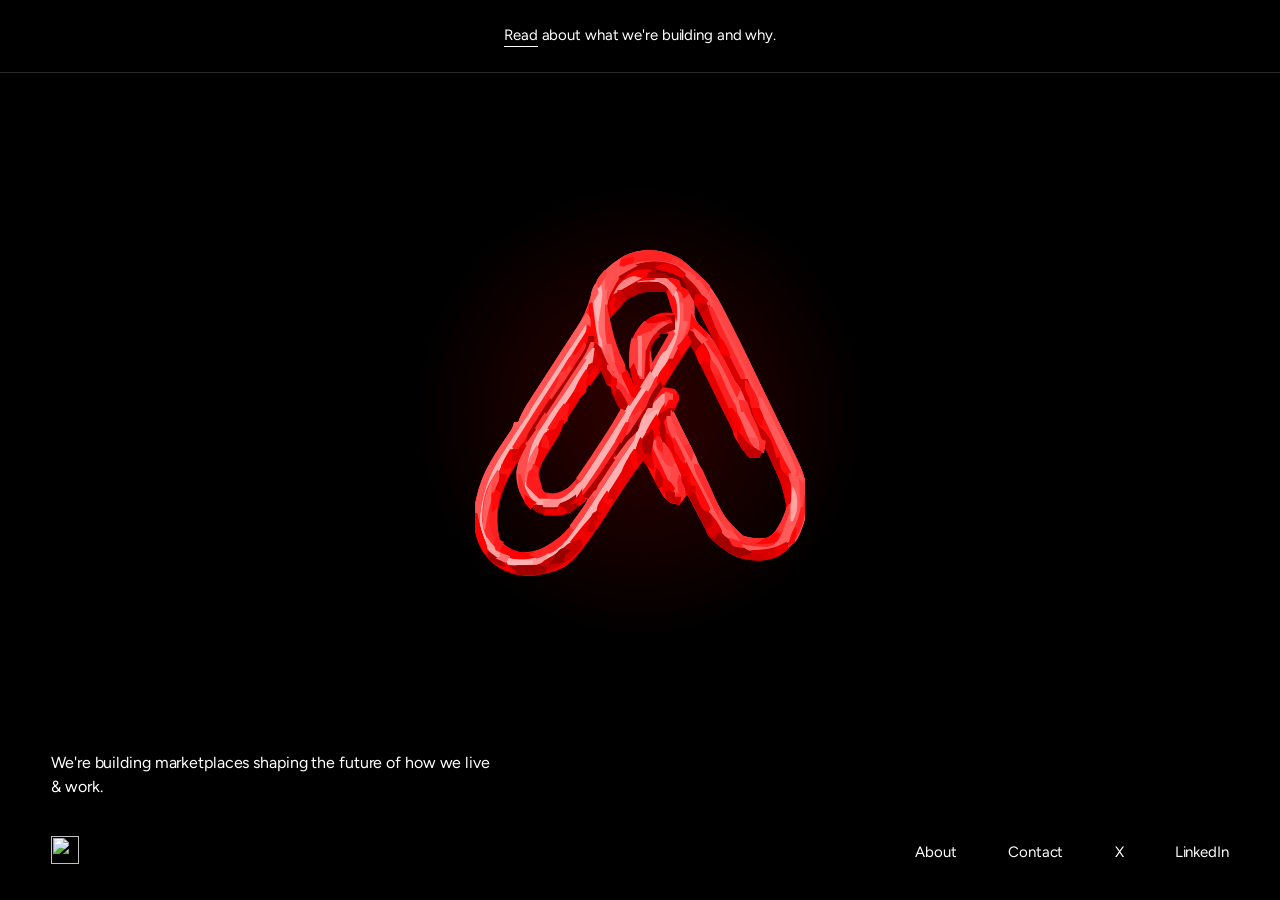
==== commit b6b16dea: "Update index.html" ====
--- a/index.html
+++ b/index.html
@@ -3,45 +3,32 @@
 <head>
 <meta charset="utf-8">
 <meta name="viewport" content="width=device-width, initial-scale=1">
-<meta name="color-scheme" content="dark light">
+<meta name="color-scheme" content="light">
 <title>Pelume</title>
-<meta name="description" content="We're building marketplaces shaping the future of how we live and work.">
+<meta name="description" content="We're building the marketplaces shaping the future of how we live and work. Coming soon.">
 <meta property="og:title" content="Pelume">
-<meta property="og:description" content="We're building marketplaces shaping the future of how we live and work.">
+<meta property="og:description" content="We're building the marketplaces shaping the future of how we live and work. Coming soon.">
 <meta property="og:url" content="https://pelume.com">
 <meta property="og:type" content="website">
-<link rel="icon" href="/favicon.ico" sizes="32x32">
-<link rel="icon" href="/paperclips.svg" type="image/svg+xml">
-<link rel="apple-touch-icon" href="/apple-touch-icon.png">
+<link rel="icon" href="favicon.ico" sizes="32x32">
+<link rel="icon" href="paperclips.svg" type="image/svg+xml">
+<link rel="apple-touch-icon" href="apple-touch-icon.png">
 <link rel="preconnect" href="https://fonts.googleapis.com">
 <link rel="preconnect" href="https://fonts.gstatic.com" crossorigin>
-<link href="https://fonts.googleapis.com/css2?family=Figtree:wght@400;500;600&display=swap" rel="stylesheet">
-<link rel="stylesheet" href="/styles.css">
-<script>
-  (function () {
-    var t = localStorage.getItem("theme");
-    document.documentElement.setAttribute("data-theme", t === "light" ? "light" : "dark");
-  })();
-</script>
+<link href="https://fonts.googleapis.com/css2?family=Figtree:wght@400;600&display=swap" rel="stylesheet">
+<link rel="stylesheet" href="styles.css">
 </head>
 <body>
   <div class="shell">
 
     <header class="bar">
-      <span>What we're building and why</span>
-      <a href="/about">Read</a>
-      <button class="theme" type="button" data-theme-toggle role="switch" aria-checked="true" aria-label="Switch to light mode">
-        <span class="knob">
-          <svg class="icon icon-sun" viewBox="0 0 24 24" fill="none" stroke="currentColor" stroke-width="2.4" stroke-linecap="round" stroke-linejoin="round" aria-hidden="true"><circle cx="12" cy="12" r="4"/><path d="M12 2v2"/><path d="M12 20v2"/><path d="m4.93 4.93 1.41 1.41"/><path d="m17.66 17.66 1.41 1.41"/><path d="M2 12h2"/><path d="M20 12h2"/><path d="m6.34 17.66-1.41 1.41"/><path d="m19.07 4.93-1.41 1.41"/></svg>
-          <svg class="icon icon-moon" viewBox="0 0 24 24" fill="none" stroke="currentColor" stroke-width="2.4" stroke-linecap="round" stroke-linejoin="round" aria-hidden="true"><path d="M12 3a6 6 0 0 0 9 9 9 9 0 1 1-9-9Z"/></svg>
-        </span>
-      </button>
+      <p><a href="about.html">Read</a> about what we're building and why.</p>
     </header>
 
     <div class="scroll">
       <main class="hero">
         <div class="mark" data-clip>
-          <img src="/paperclips.svg" width="160" height="160" alt="Pelume: three linked paperclips" fetchpriority="high">
+          <img src="paperclips.svg" width="160" height="160" alt="Pelume: three linked paperclips" fetchpriority="high">
         </div>
       </main>
     </div>
@@ -49,12 +36,11 @@
     <footer class="foot">
       <p class="foot-lede">We're building marketplaces shaping the future of how we live &amp; work.</p>
       <div class="foot-row">
-        <a class="wordmark" href="/" aria-label="Pelume home">
-          <img src="/paperclips.svg" width="22" height="22" alt="">
-          <b>Pelume</b>
+        <a class="home" href="index.html" aria-label="Pelume home">
+          <img src="paperclips.svg" width="28" height="28" alt="">
         </a>
         <nav class="nav" aria-label="Site">
-          <a href="/about">About</a>
+          <a href="about.html">About</a>
           <a href="mailto:hello@pelume.com">Contact</a>
           <a href="https://x.com/pelume" rel="me noopener">X</a>
           <a href="https://linkedin.com/pelume" rel="me noopener">LinkedIn</a>
@@ -63,6 +49,6 @@
     </footer>
 
   </div>
-  <script src="/app.js"></script>
+  <script src="app.js"></script>
 </body>
 </html>
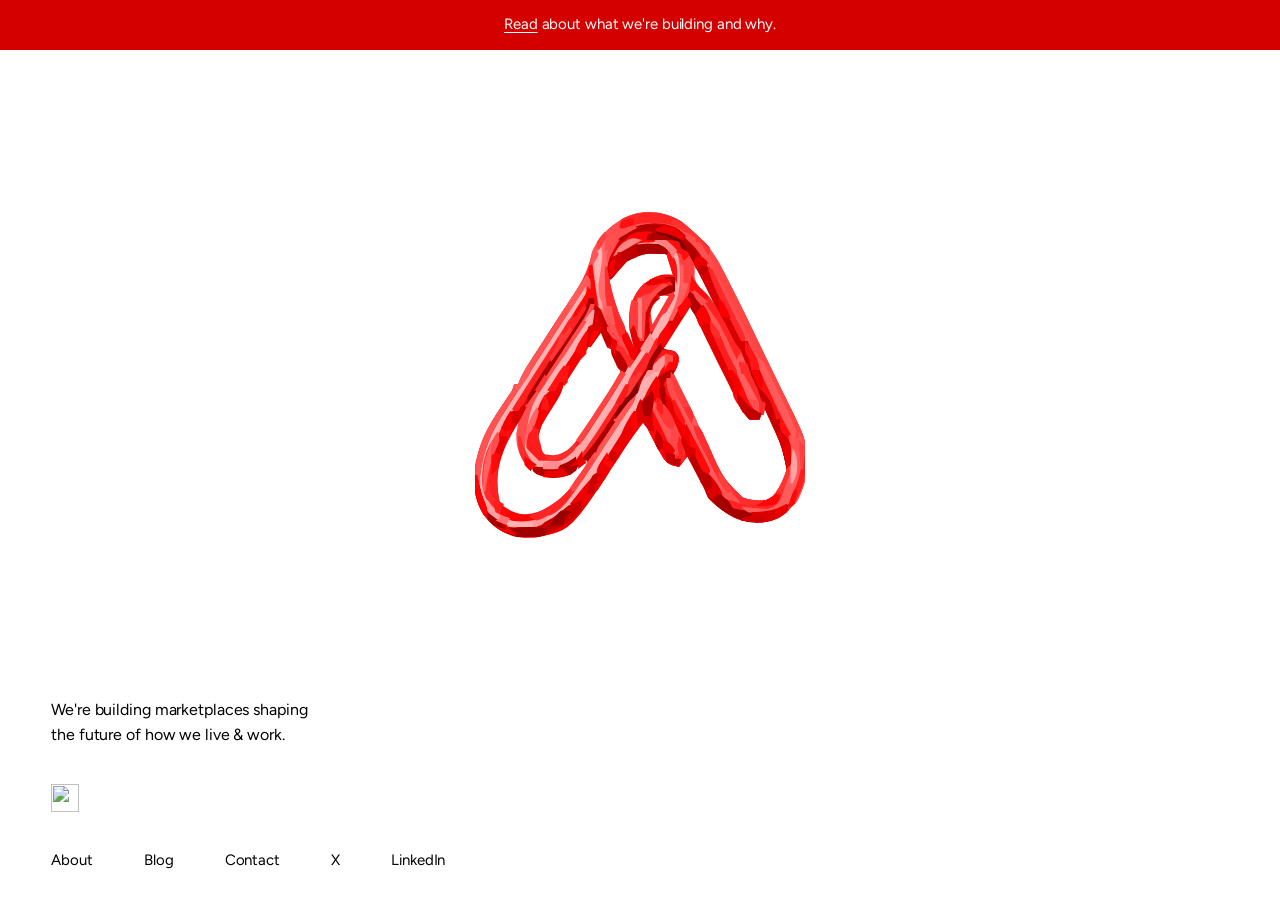
==== commit 18be1ac1: "Update index.html" ====
--- a/index.html
+++ b/index.html
@@ -13,6 +13,7 @@
 <link rel="icon" href="favicon.ico" sizes="32x32">
 <link rel="icon" href="paperclips.svg" type="image/svg+xml">
 <link rel="apple-touch-icon" href="apple-touch-icon.png">
+<link rel="preload" as="image" href="paperclips.svg" type="image/svg+xml">
 <link rel="preconnect" href="https://fonts.googleapis.com">
 <link rel="preconnect" href="https://fonts.gstatic.com" crossorigin>
 <link href="https://fonts.googleapis.com/css2?family=Figtree:wght@400;600&display=swap" rel="stylesheet">
@@ -35,17 +36,16 @@
 
     <footer class="foot">
       <p class="foot-lede">We're building marketplaces shaping the future of how we live &amp; work.</p>
-      <div class="foot-row">
-        <a class="home" href="index.html" aria-label="Pelume home">
-          <img src="paperclips.svg" width="28" height="28" alt="">
-        </a>
-        <nav class="nav" aria-label="Site">
-          <a href="about.html">About</a>
-          <a href="mailto:hello@pelume.com">Contact</a>
-          <a href="https://x.com/pelume" rel="me noopener">X</a>
-          <a href="https://linkedin.com/pelume" rel="me noopener">LinkedIn</a>
-        </nav>
-      </div>
+      <a class="home" href="index.html" aria-label="Pelume home">
+        <img src="paperclips.svg" width="30" height="30" alt="">
+      </a>
+      <nav class="nav" aria-label="Site">
+        <a href="about.html">About</a>
+        <a href="blog.html">Blog</a>
+        <a href="mailto:hello@pelume.com">Contact</a>
+        <a href="https://x.com/pelume" rel="me noopener">X</a>
+        <a href="https://linkedin.com/pelume" rel="me noopener">LinkedIn</a>
+      </nav>
     </footer>
 
   </div>
--- a/styles.css
+++ b/styles.css
@@ -1,33 +1,19 @@
-/* Pelume — Sequence-inspired shell
-   Fixed bar + fixed footer, one scrolling region between them. */
+/* Pelume — fixed banner, fixed footer, one scrolling region between them. */
 
 :root {
-  color-scheme: dark;
-
-  --paper: #000;
-  --ink: #fff;
-  --muted: rgba(255, 255, 255, 0.56);
-  --line: rgba(255, 255, 255, 0.16);
-  --accent: #ff4d4d;
-  --glow: rgba(244, 0, 0, 0.2);
+  color-scheme: light;
+
+  --paper: #fff;
+  --ink: #000;
+  --dim: rgba(0, 0, 0, 0.13);
+  --line: rgba(0, 0, 0, 0.16);
+  --accent: #d40000;
 
   --sans: "Figtree", -apple-system, BlinkMacSystemFont, "Segoe UI", Roboto,
     Helvetica, Arial, sans-serif;
 
   --measure: 62ch;
   --pad: clamp(20px, 4vw, 56px);
-  --bar-h: 52px;
-}
-
-:root[data-theme="light"] {
-  color-scheme: light;
-
-  --paper: #fff;
-  --ink: #000;
-  --muted: rgba(0, 0, 0, 0.56);
-  --line: rgba(0, 0, 0, 0.16);
-  --accent: #d40000;
-  --glow: rgba(244, 0, 0, 0.09);
 }
 
 * {
@@ -62,22 +48,20 @@
 }
 
 .bar {
-  position: relative;
   flex: none;
   display: flex;
   align-items: center;
   justify-content: center;
-  gap: 1.25rem;
-  min-height: var(--bar-h);
-  padding: 0.5rem var(--pad);
-  border-bottom: 1px solid var(--line);
-  background: var(--paper);
+  min-height: 50px;
+  padding: 0.55rem var(--pad);
+  background: var(--accent);
+  color: #fff;
   font-size: 0.9375rem;
   text-align: center;
 }
 
-.bar span {
-  color: var(--ink);
+.bar p {
+  margin: 0;
 }
 
 .scroll {
@@ -88,15 +72,15 @@
   -webkit-mask-image: linear-gradient(
     to bottom,
     transparent 0,
-    #000 28px,
-    #000 calc(100% - 72px),
+    #000 24px,
+    #000 calc(100% - 64px),
     transparent 100%
   );
   mask-image: linear-gradient(
     to bottom,
     transparent 0,
-    #000 28px,
-    #000 calc(100% - 72px),
+    #000 24px,
+    #000 calc(100% - 64px),
     transparent 100%
   );
 }
@@ -109,11 +93,11 @@
 }
 
 .foot-lede {
-  max-width: 44ch;
+  max-width: 42ch;
   margin: 0;
-  color: var(--ink);
   font-size: 1rem;
   line-height: 1.55;
+  text-wrap: balance;
 }
 
 .foot-row {
@@ -124,35 +108,44 @@
   flex-wrap: wrap;
 }
 
-/* ---------- Wordmark ---------- */
-
-.wordmark {
+/* About: the paperclip sits in the middle of the footer row */
+.foot-row.is-centred {
+  display: grid;
+  grid-template-columns: 1fr auto 1fr;
+  align-items: center;
+}
+
+.foot-row.is-centred .home {
+  grid-column: 2;
+}
+
+.foot-row.is-centred .nav {
+  grid-column: 3;
+  justify-content: flex-end;
+}
+
+.home {
   display: inline-flex;
-  align-items: center;
-  gap: 0.6rem;
+  line-height: 0;
+}
+
+.home img {
+  width: 28px;
+  height: 28px;
+  display: block;
+  transition: opacity 0.15s ease;
+}
+
+.home:hover img {
+  opacity: 0.6;
+}
+
+/* ---------- Links ---------- */
+
+a {
+  color: inherit;
   text-decoration: none;
-  color: var(--ink);
-}
-
-.wordmark img {
-  width: 22px;
-  height: 22px;
-  display: block;
-}
-
-.wordmark b {
-  font-weight: 600;
-  font-size: 0.8125rem;
-  letter-spacing: 0.22em;
-  text-transform: uppercase;
-  color: var(--accent);
-}
-
-.wordmark:hover b {
-  color: var(--ink);
-}
-
-/* ---------- Navigation ---------- */
+}
 
 .nav {
   display: flex;
@@ -161,109 +154,26 @@
   font-size: 0.9375rem;
 }
 
-.nav a,
-.bar a {
-  color: inherit;
-  text-decoration: none;
-  padding-bottom: 2px;
-  border-bottom: 1px solid transparent;
-}
-
 .nav a:hover,
+.bar a,
+.nav a[aria-current="page"] {
+  text-decoration: underline;
+  text-underline-offset: 3px;
+  text-decoration-thickness: 1px;
+}
+
+.nav a[aria-current="page"] {
+  text-decoration-color: var(--accent);
+}
+
 .bar a:hover {
-  border-bottom-color: currentColor;
-}
-
-.bar a {
-  border-bottom-color: currentColor;
-}
-
-.bar a:hover {
-  border-bottom-color: var(--accent);
-  color: var(--accent);
-}
-
-.nav a[aria-current="page"] {
-  border-bottom-color: var(--accent);
-}
-
-a {
-  color: inherit;
+  text-decoration-thickness: 2px;
 }
 
 :focus-visible {
   outline: 2px solid var(--accent);
-  outline-offset: 4px;
+  outline-offset: 3px;
   border-radius: 2px;
-}
-
-/* ---------- Theme toggle, right end of the bar ---------- */
-
-.theme {
-  position: absolute;
-  top: 50%;
-  right: var(--pad);
-  transform: translateY(-50%);
-  display: inline-flex;
-  align-items: center;
-  width: 48px;
-  height: 26px;
-  padding: 3px;
-  appearance: none;
-  border: 1px solid var(--line);
-  border-radius: 999px;
-  background: transparent;
-  color: inherit;
-  cursor: pointer;
-  transition: border-color 0.2s ease;
-}
-
-.theme:hover {
-  border-color: color-mix(in srgb, currentColor 45%, transparent);
-}
-
-.knob {
-  display: grid;
-  place-items: center;
-  width: 18px;
-  height: 18px;
-  border-radius: 50%;
-  background: var(--ink);
-  color: var(--paper);
-  transform: translateX(0);
-  transition: transform 0.22s cubic-bezier(0.2, 0, 0, 1);
-}
-
-.knob svg {
-  width: 11px;
-  height: 11px;
-  display: block;
-}
-
-.icon-sun {
-  display: none;
-}
-
-.icon-moon {
-  display: block;
-}
-
-:root[data-theme="light"] .knob {
-  transform: translateX(22px);
-}
-
-:root[data-theme="light"] .icon-sun {
-  display: block;
-}
-
-:root[data-theme="light"] .icon-moon {
-  display: none;
-}
-
-@media (max-width: 720px) {
-  .bar {
-    padding-right: calc(var(--pad) + 60px);
-  }
 }
 
 /* ---------- Home: the mark ---------- */
@@ -280,14 +190,6 @@
   width: clamp(190px, 26vw, 330px);
   aspect-ratio: 1;
   display: block;
-}
-
-.mark::before {
-  content: "";
-  position: absolute;
-  inset: -22%;
-  background: radial-gradient(circle, var(--glow) 0%, transparent 68%);
-  pointer-events: none;
 }
 
 .mark img,
@@ -311,30 +213,13 @@
   padding: clamp(48px, 11vh, 120px) var(--pad) clamp(64px, 14vh, 160px);
 }
 
-.letter h1 {
-  margin: 0 0 1.4rem;
-  font-size: clamp(1.9rem, 4.2vw, 3rem);
-  font-weight: 600;
-  line-height: 1.12;
-  letter-spacing: -0.03em;
-}
-
-.letter .rule {
-  height: 1px;
-  background: var(--line);
-  margin: 0 0 2.6rem;
-}
-
 .letter p {
   margin: 0 0 1.55em;
+  text-wrap: pretty;
 }
 
 .letter p:last-child {
   margin-bottom: 0;
-}
-
-.letter .sign {
-  color: var(--muted);
 }
 
 .letter a {
@@ -348,6 +233,27 @@
   color: var(--accent);
 }
 
+.back {
+  margin-top: 3em;
+}
+
+.back a,
+a.plain {
+  text-decoration: none;
+  transition: opacity 0.15s ease;
+}
+
+.back a:hover,
+a.plain:hover {
+  text-decoration: none;
+  opacity: 0.6;
+}
+
+/* Words start dim and reach full black as they scroll up the page. */
+.word {
+  color: var(--dim);
+}
+
 /* ---------- Small screens: let the document scroll ---------- */
 
 @media (max-width: 720px) {
@@ -376,6 +282,11 @@
     padding-top: clamp(32px, 8vh, 64px);
     border-top: 1px solid var(--line);
   }
+
+  .foot-row.is-centred {
+    display: flex;
+    justify-content: space-between;
+  }
 }
 
 @media (prefers-reduced-motion: reduce) {
@@ -383,4 +294,8 @@
     transition: none !important;
     animation: none !important;
   }
-}
+
+  .word {
+    color: var(--ink);
+  }
+}
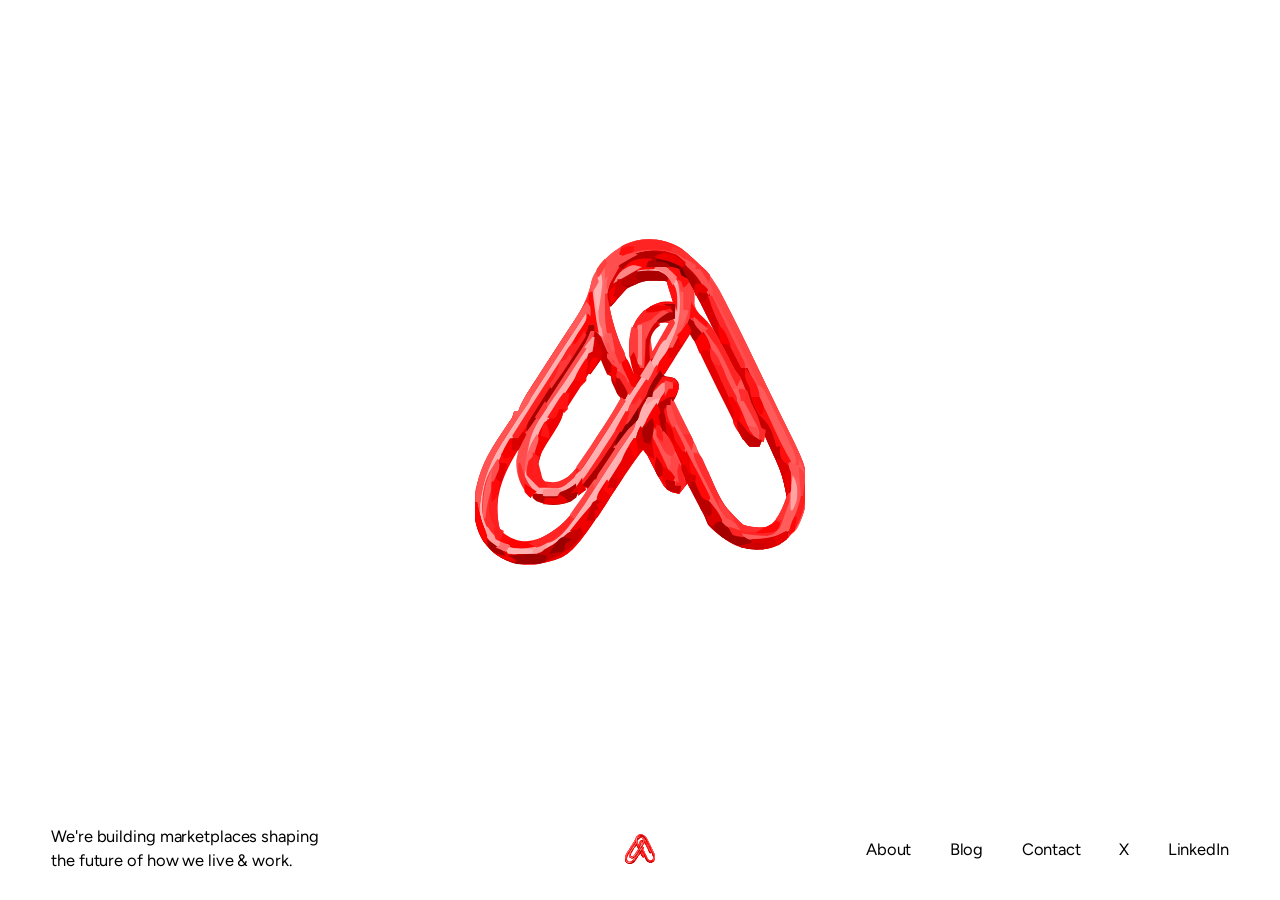
==== commit 2e540892: "Update index.html" ====
--- a/index.html
+++ b/index.html
@@ -21,10 +21,6 @@
 </head>
 <body>
   <div class="shell">
-
-    <header class="bar">
-      <p><a href="about.html">Read</a> about what we're building and why.</p>
-    </header>
 
     <div class="scroll">
       <main class="hero">
--- a/styles.css
+++ b/styles.css
@@ -6,14 +6,16 @@
   --paper: #fff;
   --ink: #000;
   --dim: rgba(0, 0, 0, 0.13);
-  --line: rgba(0, 0, 0, 0.16);
+  --line: rgba(0, 0, 0, 0.5);
+  --hair: 0.5px;
   --accent: #d40000;
 
   --sans: "Figtree", -apple-system, BlinkMacSystemFont, "Segoe UI", Roboto,
     Helvetica, Arial, sans-serif;
 
   --measure: 62ch;
-  --pad: clamp(20px, 4vw, 56px);
+  --pad: clamp(32px, 4vw, 56px);
+  --nav: clamp(15px, 0.3vw + 14.3px, 16.5px);
 }
 
 * {
@@ -52,12 +54,13 @@
   display: flex;
   align-items: center;
   justify-content: center;
-  min-height: 50px;
+  min-height: 52px;
   padding: 0.55rem var(--pad);
   background: var(--accent);
   color: #fff;
-  font-size: 0.9375rem;
+  font-size: var(--nav);
   text-align: center;
+  text-wrap: balance;
 }
 
 .bar p {
@@ -85,59 +88,50 @@
   );
 }
 
+/* ---------- Footer: one row, everything on the same line ---------- */
+
 .foot {
   flex: none;
-  padding: 0 var(--pad) clamp(18px, 3vh, 32px);
+  padding: clamp(16px, 2.5vh, 28px) var(--pad) clamp(18px, 3vh, 30px);
   display: grid;
-  gap: clamp(20px, 4vh, 44px);
+  grid-template-columns: minmax(0, 1fr) auto minmax(0, 1fr);
+  align-items: center;
+  gap: clamp(16px, 3vw, 40px);
 }
 
 .foot-lede {
-  max-width: 42ch;
+  grid-column: 1;
+  max-width: 34ch;
   margin: 0;
-  font-size: 1rem;
-  line-height: 1.55;
+  font-size: var(--nav);
+  line-height: 1.45;
   text-wrap: balance;
 }
 
-.foot-row {
-  display: flex;
-  align-items: center;
-  justify-content: space-between;
-  gap: 1.5rem 2rem;
-  flex-wrap: wrap;
-}
-
-/* About: the paperclip sits in the middle of the footer row */
-.foot-row.is-centred {
-  display: grid;
-  grid-template-columns: 1fr auto 1fr;
-  align-items: center;
-}
-
-.foot-row.is-centred .home {
+.home {
   grid-column: 2;
-}
-
-.foot-row.is-centred .nav {
-  grid-column: 3;
-  justify-content: flex-end;
-}
-
-.home {
   display: inline-flex;
   line-height: 0;
 }
 
 .home img {
-  width: 28px;
-  height: 28px;
+  width: 30px;
+  height: 30px;
   display: block;
   transition: opacity 0.15s ease;
 }
 
 .home:hover img {
   opacity: 0.6;
+}
+
+.nav {
+  grid-column: 3;
+  display: flex;
+  flex-wrap: wrap;
+  justify-content: flex-end;
+  gap: 0.5rem clamp(1.25rem, 3vw, 2.75rem);
+  font-size: var(--nav);
 }
 
 /* ---------- Links ---------- */
@@ -145,13 +139,6 @@
 a {
   color: inherit;
   text-decoration: none;
-}
-
-.nav {
-  display: flex;
-  flex-wrap: wrap;
-  gap: 1rem clamp(1.5rem, 4vw, 3.25rem);
-  font-size: 0.9375rem;
 }
 
 .nav a:hover,
@@ -187,7 +174,7 @@
 
 .mark {
   position: relative;
-  width: clamp(190px, 26vw, 330px);
+  width: clamp(160px, 26vw, 330px);
   aspect-ratio: 1;
   display: block;
 }
@@ -210,7 +197,7 @@
 .letter {
   max-width: var(--measure);
   margin-inline: auto;
-  padding: clamp(48px, 11vh, 120px) var(--pad) clamp(64px, 14vh, 160px);
+  padding: clamp(28px, 6vh, 72px) var(--pad) clamp(56px, 14vh, 160px);
 }
 
 .letter p {
@@ -254,11 +241,92 @@
   color: var(--dim);
 }
 
-/* ---------- Small screens: let the document scroll ---------- */
+/* ---------- Blog index ---------- */
+
+.index {
+  max-width: 1180px;
+  margin-inline: auto;
+  padding: clamp(28px, 5vh, 64px) var(--pad) clamp(56px, 12vh, 140px);
+}
+
+.index h1 {
+  margin: 0 0 clamp(28px, 5vh, 56px);
+  font-size: clamp(2rem, 5vw, 3.25rem);
+  font-weight: 600;
+  line-height: 1.1;
+  letter-spacing: -0.03em;
+}
+
+.posts {
+  list-style: none;
+  margin: 0;
+  padding: 0;
+  border-top: var(--hair) solid var(--line);
+}
+
+.posts li {
+  border-bottom: var(--hair) solid var(--line);
+}
+
+.posts a {
+  display: grid;
+  grid-template-columns: minmax(120px, 18%) 1fr;
+  gap: 0 clamp(16px, 4vw, 48px);
+  align-items: baseline;
+  padding: clamp(18px, 3vh, 30px) 0;
+}
+
+.posts time {
+  font-size: var(--nav);
+  font-variant-numeric: tabular-nums;
+}
+
+.posts span {
+  font-size: clamp(0.9rem, 0.625vw, 1rem);
+}
+
+.posts a:hover span {
+  text-decoration: underline;
+  text-underline-offset: 4px;
+  text-decoration-thickness: 1px;
+  text-decoration-color: var(--accent);
+}
+
+/* ---------- Tablet: footer drops to two rows ---------- */
+
+@media (max-width: 900px) {
+  .foot {
+    grid-template-columns: auto 1fr;
+    gap: clamp(14px, 2.5vh, 24px) 1.5rem;
+  }
+
+  .foot-lede {
+    grid-column: 1 / -1;
+    max-width: none;
+  }
+
+  .home {
+    grid-column: 1;
+  }
+
+  .nav {
+    grid-column: 2;
+  }
+}
+
+/* ---------- Phone: the document scrolls, nothing is pinned but the bar --- */
 
 @media (max-width: 720px) {
+  /* Hairlines are halved here: at phone text sizes a full pixel reads heavy. */
+  :root {
+    --hair: 0.5px;
+  }
+
+  /* The shell still fills the screen, so a short page keeps its footer on the
+     bottom edge instead of stopping halfway down. */
   .shell {
     height: auto;
+    min-height: 100dvh;
     overflow: visible;
   }
 
@@ -269,23 +337,59 @@
   }
 
   .scroll {
+    flex: 1 0 auto;
+    display: flex;
+    flex-direction: column;
     overflow: visible;
     -webkit-mask-image: none;
     mask-image: none;
   }
 
   .hero {
-    min-height: 62vh;
-  }
-
+    flex: 1;
+    min-height: 52vh;
+  }
+
+  /* Footer stacks and centres: tagline, then the paperclip, then the nav.
+     The rule lines up with the text rather than bleeding to the screen edge. */
   .foot {
-    padding-top: clamp(32px, 8vh, 64px);
-    border-top: 1px solid var(--line);
-  }
-
-  .foot-row.is-centred {
-    display: flex;
-    justify-content: space-between;
+    position: relative;
+    grid-template-columns: 1fr;
+    justify-items: center;
+    text-align: center;
+    gap: clamp(14px, 2.5vh, 22px);
+    padding-top: clamp(24px, 5vh, 40px);
+  }
+
+  .foot::before {
+    content: "";
+    position: absolute;
+    top: 0;
+    left: var(--pad);
+    right: var(--pad);
+    height: var(--hair);
+    background: var(--line);
+  }
+
+  .foot-lede,
+  .home,
+  .nav {
+    grid-column: 1;
+  }
+
+  .foot-lede {
+    max-width: 32ch;
+  }
+
+  .nav {
+    justify-content: center;
+    gap: 0.4rem 1.5rem;
+  }
+
+  /* Date beside the title, as on wider screens. */
+  .posts a {
+    grid-template-columns: 84px 1fr;
+    gap: 0 16px;
   }
 }
 
